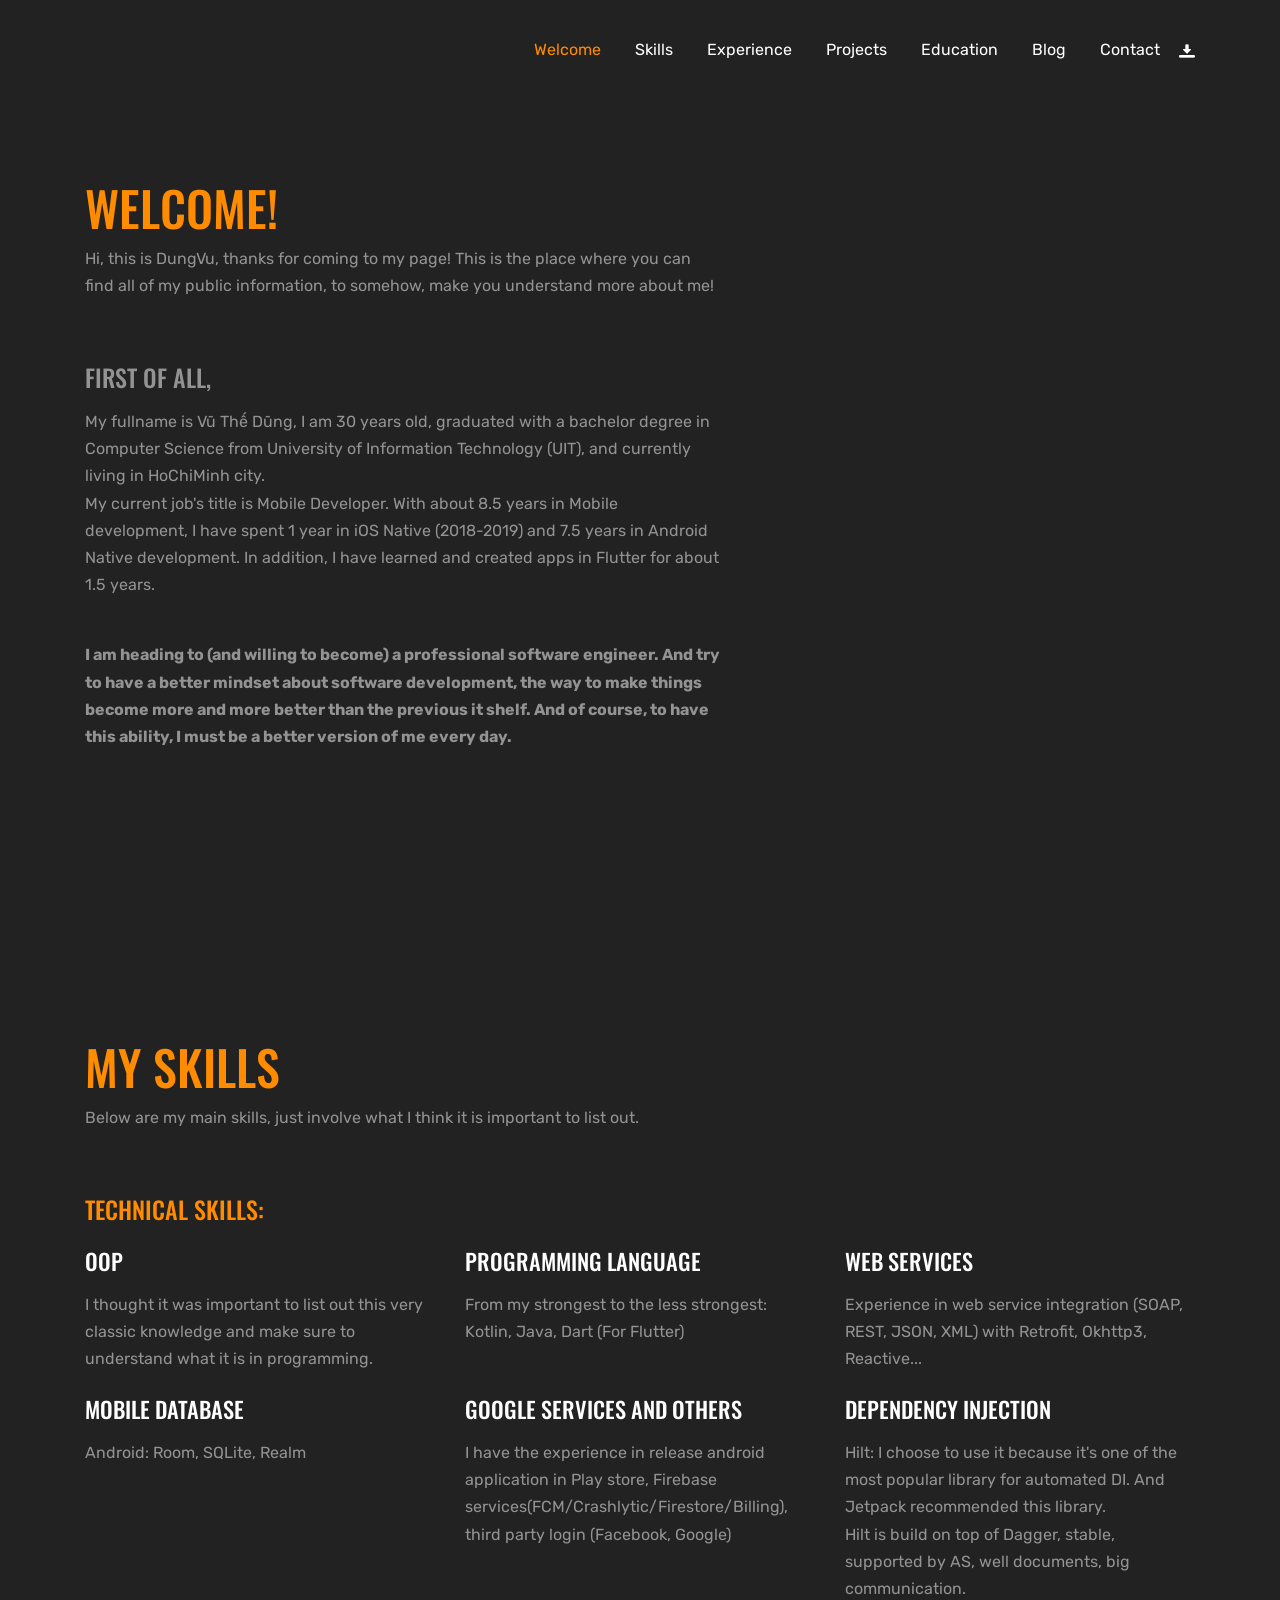
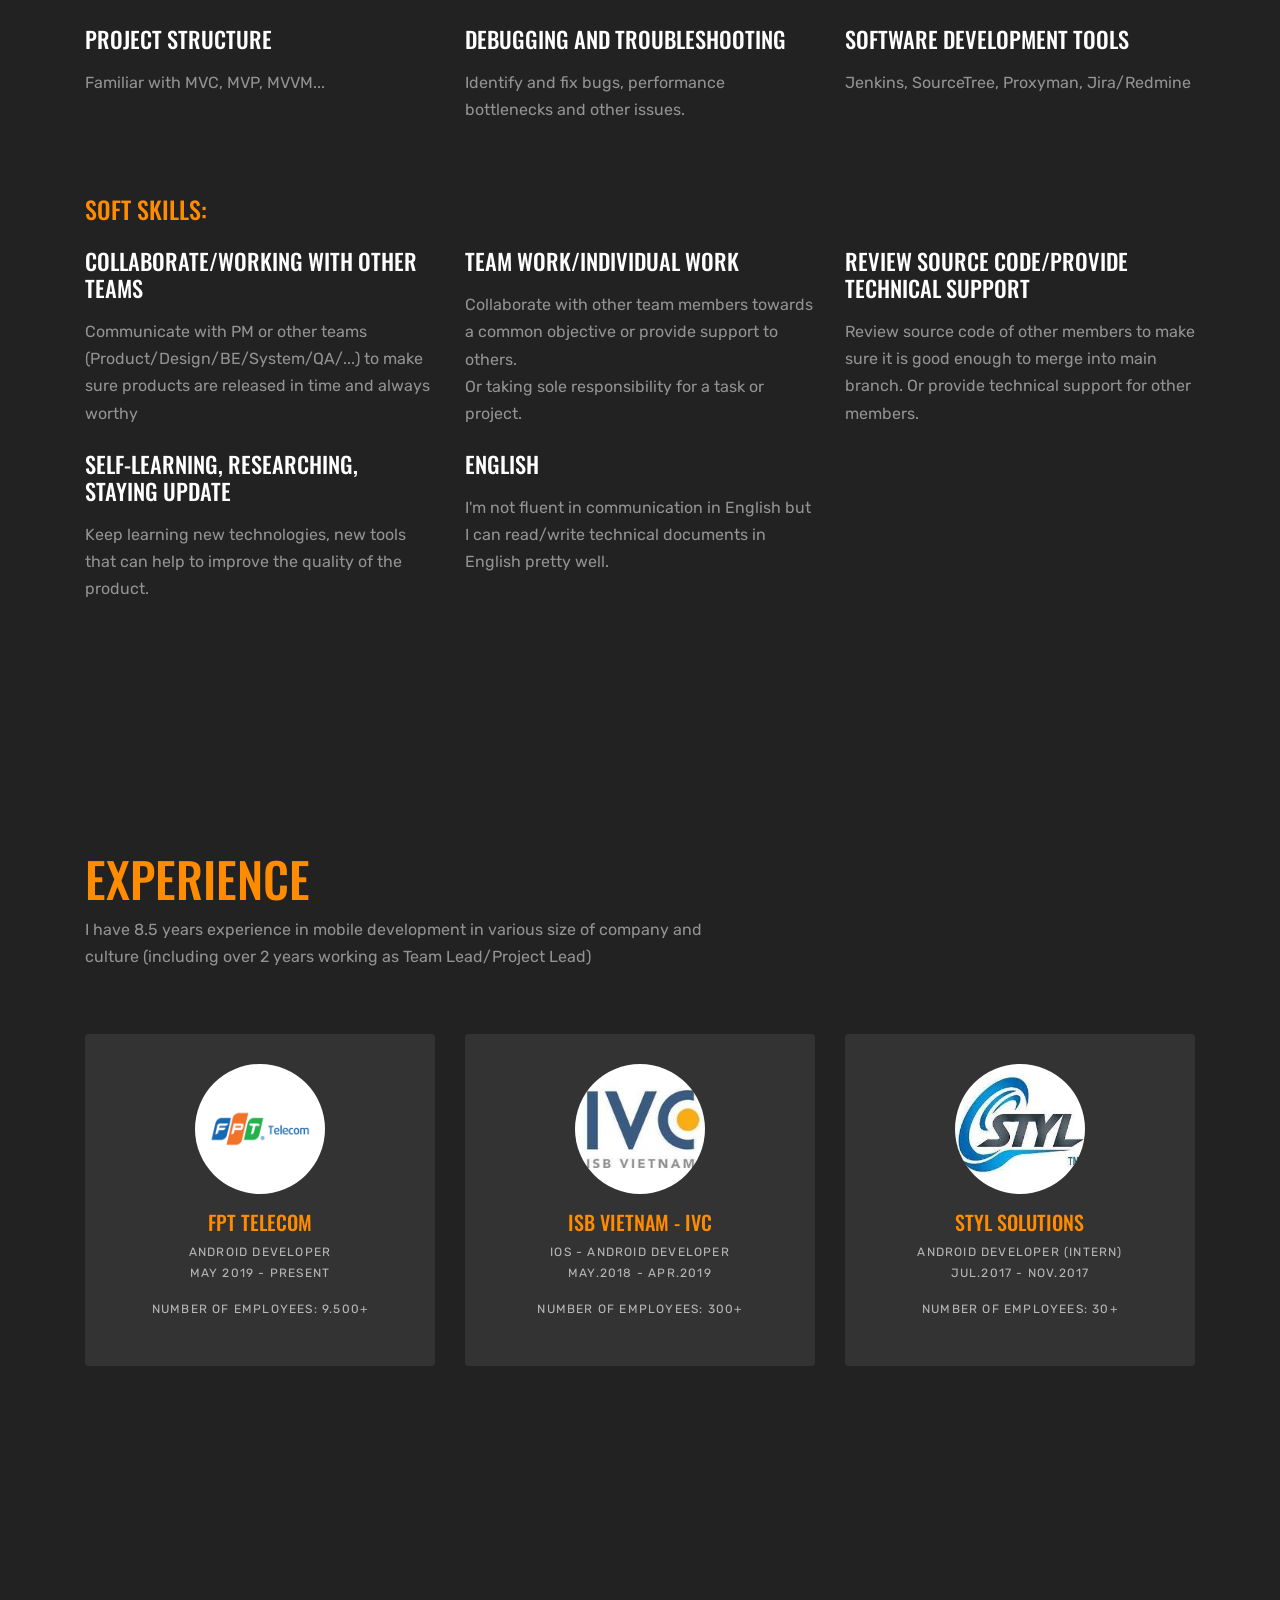
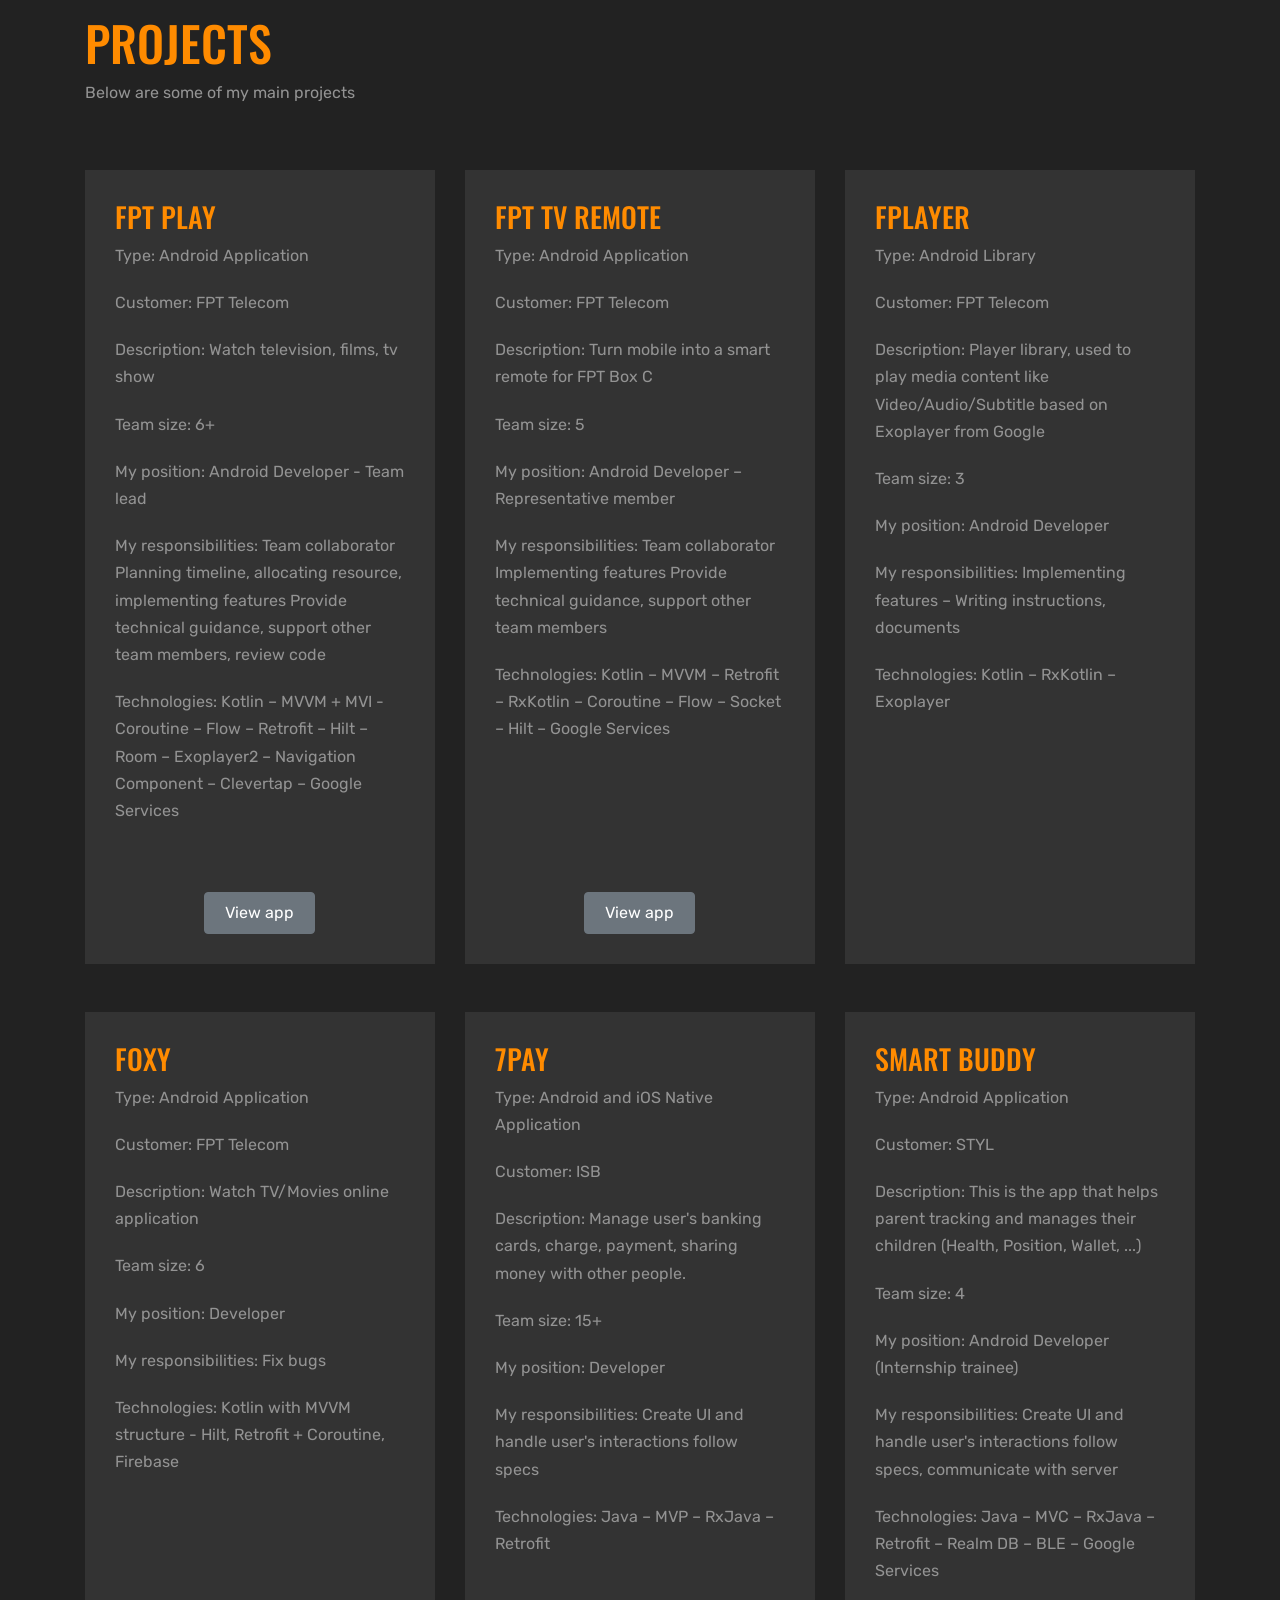
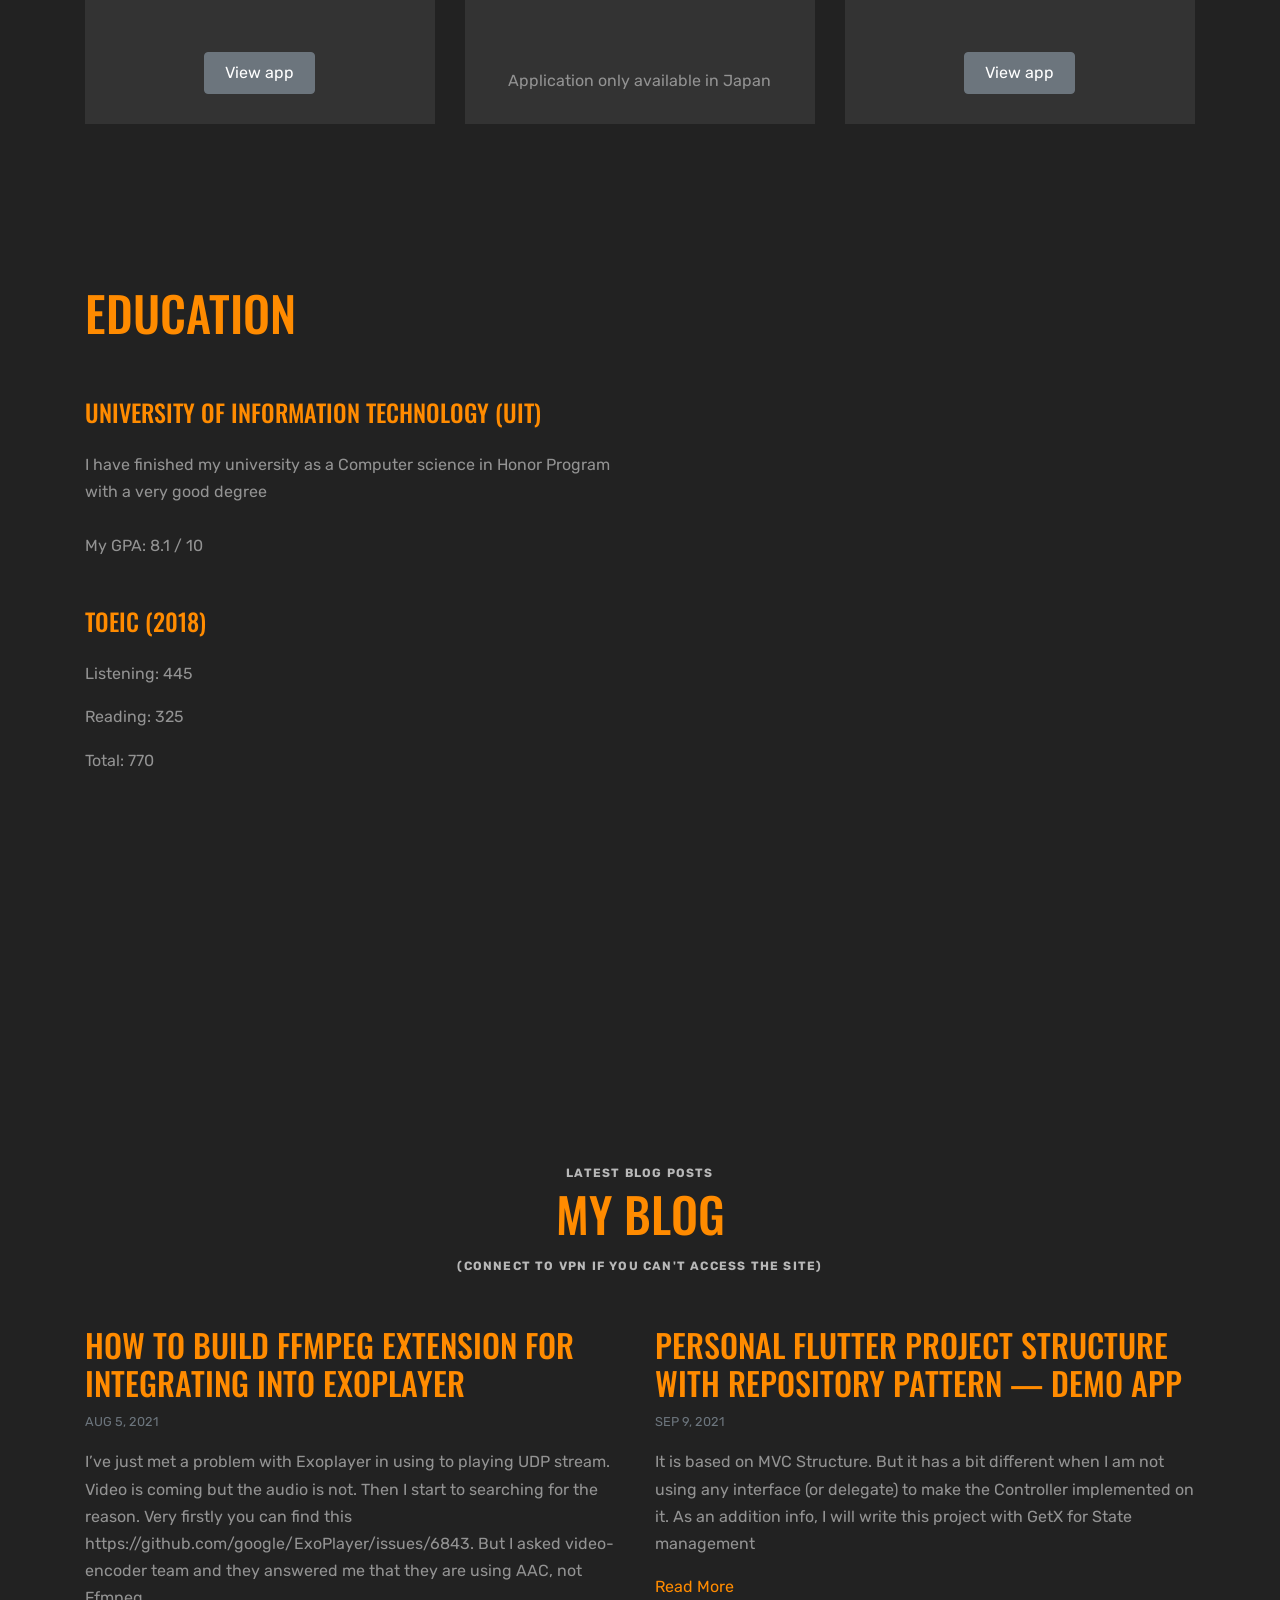
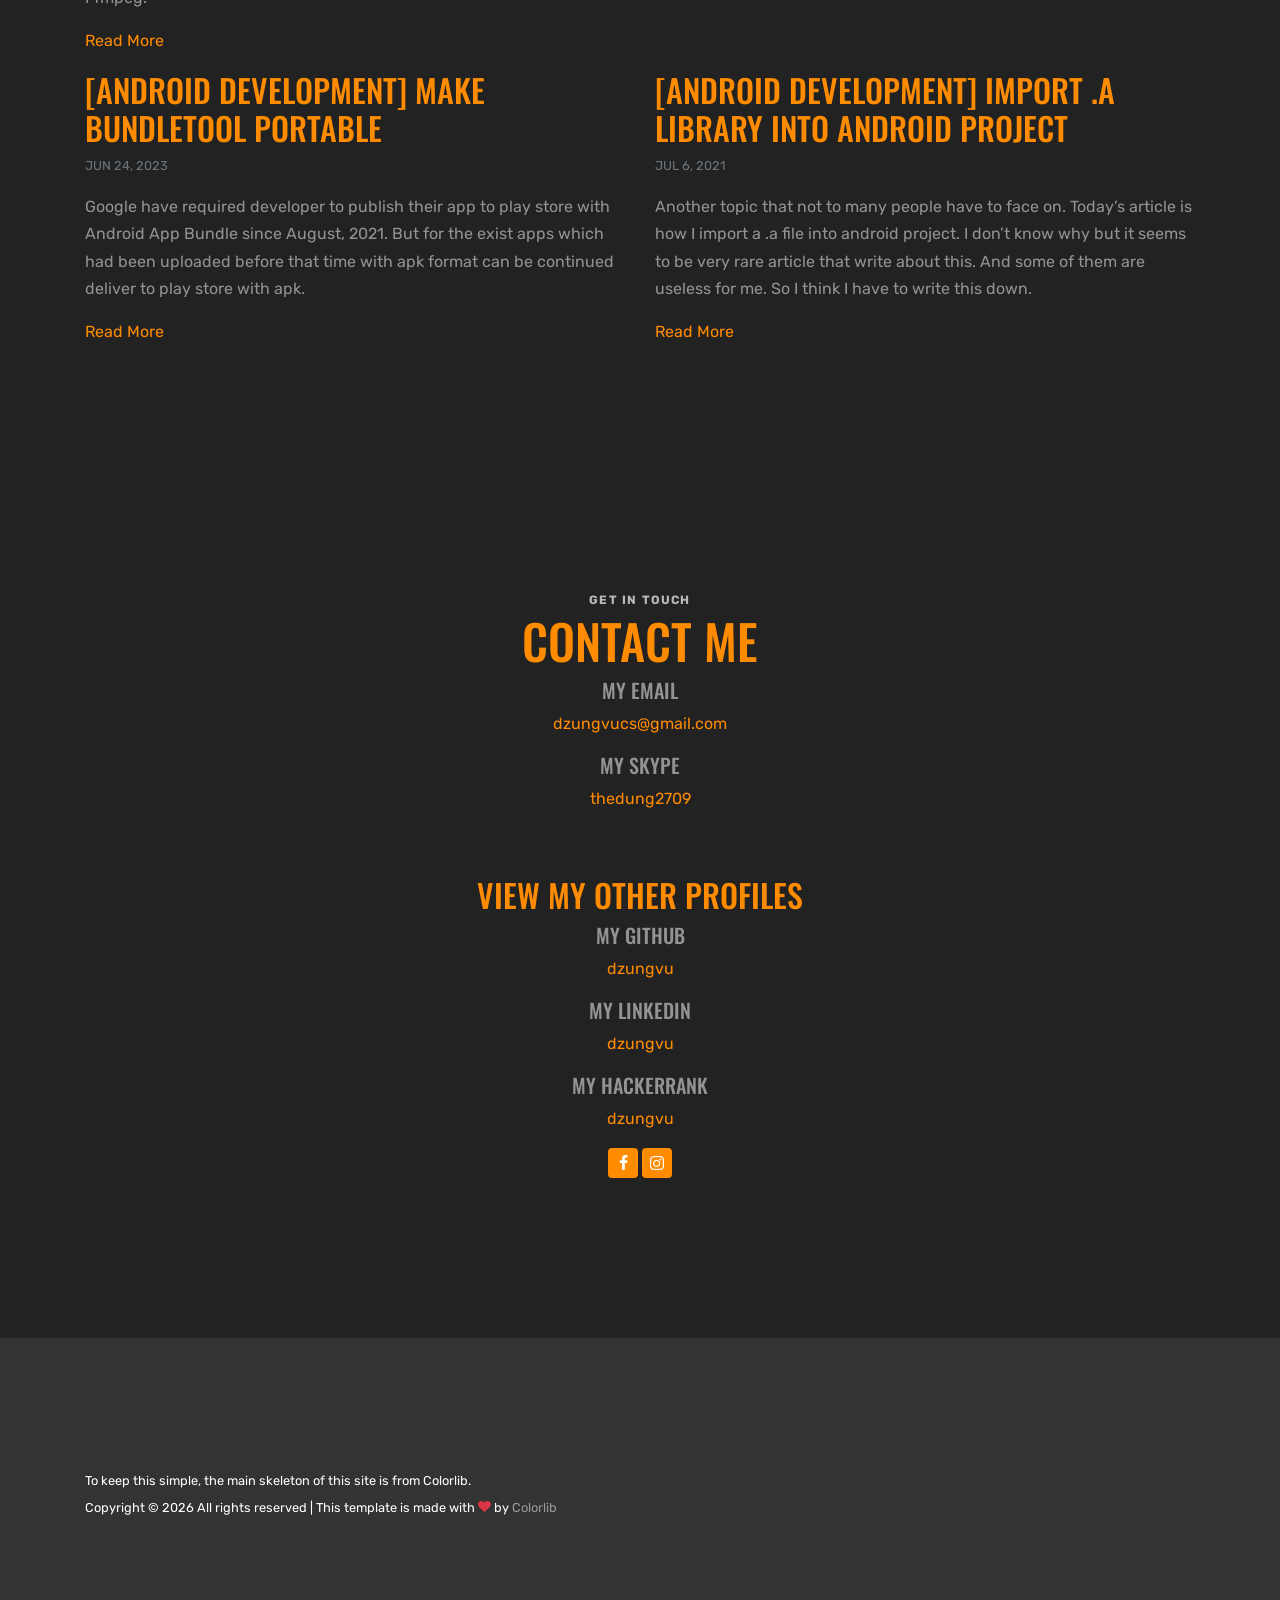
==== index.html @ 66f83f1d "fix: correct typos and equalize project card heights - Fix ligature-corrupted text from CV PDF paste" ====
<!doctype html>
<html lang="en">

<head>
  <title>DungVu - Welcome!</title>
  <meta charset="utf-8">
  <meta name="viewport" content="width=device-width, initial-scale=1, shrink-to-fit=no">

  <link href="https://fonts.googleapis.com/css?family=Rubik:300,400,700|Oswald:400,700" rel="stylesheet">

  <link rel="stylesheet" href="fonts/icomoon/style.css">

  <link rel="stylesheet" href="css/bootstrap.min.css">
  <link rel="stylesheet" href="css/jquery.fancybox.min.css">
  <link rel="stylesheet" href="css/owl.carousel.min.css">
  <link rel="stylesheet" href="css/owl.theme.default.min.css">
  <link rel="stylesheet" href="fonts/flaticon/font/flaticon.css">
  <link rel="stylesheet" href="css/aos.css">

  <!-- MAIN CSS -->
  <link rel="stylesheet" href="css/style.css">

</head>

<body data-spy="scroll" data-target=".site-navbar-target" data-offset="300">

  <div id="overlayer"></div>
  <div class="loader">
    <div class="spinner-border text-primary" role="status">
      <span class="sr-only">Loading...</span>
    </div>
  </div>

  <div class="site-wrap" id="home-section">

    <div class="site-mobile-menu site-navbar-target">
      <div class="site-mobile-menu-header">
        <div class="site-mobile-menu-close mt-3">
          <span class="icon-close2 js-menu-toggle"></span>
        </div>
      </div>
      <div class="site-mobile-menu-body"></div>
    </div>




    <header class="site-navbar js-sticky-header site-navbar-target" role="banner">
      <div class="container">
        <div class="row align-items-center position-relative">
          <div class="col-12">
            <nav class="site-navigation text-right ml-auto " role="navigation">
              <ul class="site-menu main-menu js-clone-nav ml-auto d-none d-lg-block">
                <li><a href="#welcome-section" id="welcome_section" class="nav-link">Welcome</a></li>
                <li><a href="#skills-section" id="skills_section" class="nav-link">Skills</a></li>
                <li><a href="#experience-section" id="experience_section" class="nav-link">Experience</a></li>
                <li><a href="#projects-section" id="projects_section" class="nav-link">Projects</a></li>
                <li><a href="#education-section" id="education_section" class="nav-link">Education</a></li>
                <li><a href="#blog-section" id="blog_section" class="nav-link">Blog</a></li>
                <!-- <li><a href="#rewards-section" class="nav-link">Rewards</a></li> -->
                <li><a href="#contact-section" id="contact_section" class="nav-link">Contact</a></li>
                <!-- <li><p style="color: white;"><span><a href="files/vu_the_dung_cv.pdf" id="download_cv_file"><img id="download_cv" src="icons/download_cv.png" width="16px" title="Download CV"/></a></span></p></li> -->
                <li><p style="color: white;"><span><a href="files/vu_the_dung_cv.pdf" id="download_cv_file"><img id="download_cv" src="icons/download_cv.png" width="16px" title="Download CV"/></a></span></p></li>

              </ul>
            </nav>

          </div>

          <div class="toggle-button d-inline-block d-lg-none"><a href="#"
              class="site-menu-toggle py-5 js-menu-toggle text-white"><span class="icon-menu h3"></span></a></div>

        </div>
      </div>

    </header>
  </div>

  <!-- Welcome ------------------------------------------------------------------------------------------------->
  <div class="site-section" id="welcome-section">
    <div class="container">
      <div class="row mb-5">
        <div class="col-md-7">
          <div class="block-heading-1" data-aos="fade-up" data-aos-delay="">
            <h2>Welcome!</h2>
            <p>Hi, this is DungVu, thanks for coming to my page! This is the place where you can find all of my
              public information, to somehow, make you understand more about me!</p>
          </div>
        </div>
      </div>

      <div class="row mb-5">
        <div class="col-md-7">
          <div class="block-heading-1" data-aos="fade-up" data-aos-delay="">
            <h4>First of all,</h4>
            <p>
            <p>

            </p>
            My fullname is Vũ Thế Dũng, I am
            <script>document.write(new Date().getFullYear() - 1996);</script> years old, graduated with a bachelor degree in Computer Science from University of Information Technology (UIT), and currently living in
            HoChiMinh city.
            <br>
            <p id="year_experience"></p>
            <br>
            <b>I am heading to (and willing to become) a professional software engineer. And try to have a better mindset about software development, the way to make things become more and more better than the previous it shelf. And of course, to have this ability, I must be a better version of me every day.</b><br>
            </p>
          </div>
        </div>
      </div>
    </div>
  </div>

  <!-- Skills ------------------------------------------------------------------------------------------------->
  <div class="site-section" id="skills-section">
    <div class="container">
      <div class="row mb-5">
        <div class="col-md-7">
          <div class="block-heading-1" data-aos="fade-up" data-aos-delay="">
            <h2>My Skills</h2>
            <p>Below are my main skills, just involve what I think it is important to list out.</p>
          </div>
        </div>
      </div>

      <!-- Technical skills -->
      <div class="row mb-3">
        <div class="col-md-7">
          <div class="block-heading-1 text-primary" data-aos="fade-up" data-aos-delay="">
            <h4>Technical Skills:</h4>
          </div>
        </div>
      </div>

      <div class="row">
        <div class="col-md-6 col-lg-4 mb-4" data-aos="fade-up" data-aos-delay="">
          <div class="block__35630">
            <h3 class="mb-3 text-white">OOP</h3>
            I thought it was important to list out this very classic knowledge and make sure to understand what it
            is in programming.
          </div>
        </div>

        <div class="col-md-6 col-lg-4 mb-4" data-aos="fade-up" data-aos-delay="100">
          <div class="block__35630">
            <h3 class="mb-3 text-white">Programming language</h3>
            From my strongest to the less strongest: Kotlin, Java, Dart (For Flutter)
          </div>
        </div>

        <div class="col-md-6 col-lg-4 mb-4" data-aos="fade-up" data-aos-delay="100">
          <div class="block__35630">
            <h3 class="mb-3 text-white">Web services</h3>
            Experience in web service integration (SOAP, REST, JSON, XML) with Retrofit, Okhttp3, Reactive...
          </div>
        </div>

        <div class="col-md-6 col-lg-4 mb-4" data-aos="fade-up" data-aos-delay="200">
          <div class="block__35630">
            <h3 class="mb-3 text-white">Mobile Database</h3>
            Android: Room, SQLite, Realm<br>
          </div>
        </div>

        <div class="col-md-6 col-lg-4 mb-4" data-aos="fade-up" data-aos-delay="">
          <div class="block__35630">
            <h3 class="mb-3 text-white">Google services and others</h3>
            I have the experience in release android application in Play store, Firebase services(FCM/Crashlytic/Firestore/Billing), third
            party login (Facebook, Google)
          </div>
        </div>

        <div class="col-md-6 col-lg-4 mb-4" data-aos="fade-up" data-aos-delay="200">
          <div class="block__35630">
            <h3 class="mb-3 text-white">Dependency Injection</h3>
            Hilt: I choose to use it because it's one of the most popular library for automated DI. And Jetpack
            recommended this library.<br>
            Hilt is build on top of Dagger, stable, supported by AS, well documents, big communication.
          </div>
        </div>

        <div class="col-md-6 col-lg-4 mb-4" data-aos="fade-up" data-aos-delay="200">
          <div class="block__35630">
            <h3 class="mb-3 text-white">Project structure</h3>
            Familiar with MVC, MVP, MVVM...
          </div>
        </div>

        <div class="col-md-6 col-lg-4 mb-4" data-aos="fade-up" data-aos-delay="200">
          <div class="block__35630">
            <h3 class="mb-3 text-white">Debugging and Troubleshooting</h3>
            Identify and fix bugs, performance bottlenecks and other issues.
          </div>
        </div>

        <div class="col-md-6 col-lg-4 mb-4" data-aos="fade-up" data-aos-delay="200">
          <div class="block__35630">
            <h3 class="mb-3 text-white">Software Development tools</h3>
            Jenkins, SourceTree, Proxyman, Jira/Redmine
          </div>
        </div>
      </div>

      <!-- Soft skills -->
      <div class="row mb-3 mt-5">
        <div class="col-md-7">
          <div class="block-heading-1 text-primary" data-aos="fade-up" data-aos-delay="">
            <h4>Soft Skills:</h4>
          </div>
        </div>
      </div>

      <div class="row">
        <div class="col-md-6 col-lg-4 mb-4" data-aos="fade-up" data-aos-delay="">
          <div class="block__35630">
            <h3 class="mb-3 text-white">Collaborate/Working with other teams</h3>
            Communicate with PM or other teams (Product/Design/BE/System/QA/...) to make sure products are released in time and always worthy
          </div>
        </div>

        <div class="col-md-6 col-lg-4 mb-4" data-aos="fade-up" data-aos-delay="100">
          <div class="block__35630">
            <h3 class="mb-3 text-white">Team work/Individual work</h3>
            Collaborate with other team members towards a common objective or provide support to others.</br>
            Or taking sole responsibility for a task or project.
          </div>
        </div>

        <div class="col-md-6 col-lg-4 mb-4" data-aos="fade-up" data-aos-delay="200">
          <div class="block__35630">
            <h3 class="mb-3 text-white">Review source code/Provide technical support</h3>
            Review source code of other members to make sure it is good enough to merge into main branch. Or provide technical support for other members.
          </div>
        </div>

        <div class="col-md-6 col-lg-4 mb-4" data-aos="fade-up" data-aos-delay="100">
          <div class="block__35630">
            <h3 class="mb-3 text-white">Self-learning, Researching, Staying update</h3>
            Keep learning new technologies, new tools that can help to improve the quality of the product.
          </div>
        </div>

        <div class="col-md-6 col-lg-4 mb-4" data-aos="fade-up" data-aos-delay="200">
          <div class="block__35630">
            <h3 class="mb-3 text-white">English</h3>
            I'm not fluent in communication in English but I can read/write technical documents in English pretty well.
          </div>
        </div>

      </div>
    </div>
  </div>

  <!-- Experiences ------------------------------------------------------------------------------------------------->
  <div class="site-section" id="experience-section">
    <div class="container">
      <div class="row mb-5">
        <div class="col-md-7">
          <div class="block-heading-1" data-aos="fade-up" data-aos-delay="">
            <h2>Experience</h2>
            <p id="experience_sub_header"></p>
          </div>
        </div>
      </div>
      <div class="row">

        <div class="col-lg-4 col-md-6 mb-4" data-aos="fade-up" data-aos-delay="200">
          <a href="https://fpt.vn/vi">
            <div class="block-team-member-1 text-center rounded">
              <figure>
                <img src="images/logo_fpt_telecom.png" alt="Image" class="img-fluid rounded-circle">
              </figure>
              <h3 class="font-size-20 text-white">FPT Telecom</h3>
              <span class="d-block font-gray-5 letter-spacing-1 text-uppercase font-size-12 mb-3">Android
                Developer<br>
                May 2019 - Present</span>
              <span class="d-block font-gray-5 letter-spacing-1 text-uppercase font-size-12 mb-3">Number of employees:
                9.500+</span>
            </div>
          </a>
        </div>

        <div class="col-lg-4 col-md-6 mb-4" data-aos="fade-up" data-aos-delay="100">
          <a href="https://www.isb-vietnam.com.vn">
            <div class="block-team-member-1 text-center rounded">
              <figure>
                <img src="images/logo_ivc.jpeg" alt="Image" class="img-fluid rounded-circle">
              </figure>
              <h3 class="font-size-20 text-black">ISB Vietnam - IVC</h3>
              <span class="d-block font-gray-5 letter-spacing-1 text-uppercase font-size-12 mb-3">iOS - Android
                Developer<br>
                May.2018 - Apr.2019</span>
              <span class="d-block font-gray-5 letter-spacing-1 text-uppercase font-size-12 mb-3">Number of employees:
                300+</span>
            </div>
          </a>
        </div>

        <div class="col-lg-4 col-md-6 mb-4" data-aos="fade-up">
          <a href="https://styl.com.sg">
            <div class="block-team-member-1 text-center rounded">
              <figure>
                <img src="images/logo_styl.jpeg" alt="Image" class="img-fluid rounded-circle">
              </figure>
              <h3 class="font-size-20 text-black">STYL Solutions</h3>
              <span class="d-block font-gray-5 letter-spacing-1 text-uppercase font-size-12 mb-3">Android Developer
                (Intern)<br>Jul.2017 - Nov.2017</span>
              <span class="d-block font-gray-5 letter-spacing-1 text-uppercase font-size-12 mb-3">Number of employees:
                30+</span>
            </div>
          </a>
        </div>
      </div>
    </div>
  </div>


  <!-- Projects ------------------------------------------------------------------------------------------------->
  <div class="site-section" id="projects-section">
    <div class="container">
      <div class="row mb-5">
        <div class="col-md-7">
          <div class="block-heading-1" data-aos="fade-up" data-aos-delay="">
            <h2>Projects</h2>
            <p>Below are some of my main projects</p>
          </div>
        </div>
      </div>
      <div class="row mb-5">
        <div class="col-md-6 mb-4 mb-lg-0 col-lg-4" data-aos="fade-up" data-aos-delay="">
          <div class="pricing">
            <h3 class="text-primary">FPT Play</h3>
            <ul class="list-unstyled mb-5">
              <li>Type: Android Application</li>
              <li>Customer: FPT Telecom</li>
              <li>Description: Watch television, films, tv show</li>
              <li class="remove">Team size: 6+</li>
              <li class="remove">My position: Android Developer - Team lead</li>
              <li class="remove">My responsibilities: Team collaborator
                Planning timeline, allocating resource, implementing features
                Provide technical guidance, support other team members, review code</li>
              <li class="remove">Technologies: Kotlin – MVVM + MVI - Coroutine – Flow – Retrofit – Hilt – Room – Exoplayer2 – Navigation Component – Clevertap – Google Services</li>
            </ul>
            <p class="text-center">
              <a href="https://play.google.com/store/apps/details?id=com.fplay.activity" target="_blank"
                class="btn btn-secondary btn-md">View app</a>
            </p>
          </div>
        </div>
        <div class="col-md-6 mb-4 mb-lg-0 col-lg-4" data-aos="fade-up" data-aos-delay="100">
          <div class="pricing">
            <h3 class="text-primary">FPT TV Remote</h3>
            <ul class="list-unstyled mb-5">
              <li>Type: Android Application</li>
              <li>Customer: FPT Telecom</li>
              <li>Description: Turn mobile into a smart remote for FPT Box C</li>
              <li class="remove">Team size: 5</li>
              <li class="remove">My position: Android Developer – Representative member</li>
              <li class="remove">My responsibilities: Team collaborator Implementing features
                Provide technical guidance, support other team members</li>
              <li class="remove">Technologies: Kotlin – MVVM – Retrofit – RxKotlin – Coroutine – Flow – Socket – Hilt – Google Services
              </li>
            </ul>
            <p class="text-center">
              <a href="https://play.google.com/store/apps/details?id=vn.fpt.truyenhinh.rca" target="_blank"
                class="btn btn-secondary btn-md">View app</a>
            </p>
          </div>
        </div>

        <div class="col-md-6 mb-4 mb-lg-0 col-lg-4" data-aos="fade-up" data-aos-delay="200">
          <div class="pricing">
            <h3 class="text-primary">FPlayer</h3>
            <ul class="list-unstyled mb-5">
              <li>Type: Android Library</li>
              <li>Customer: FPT Telecom</li>
              <li>Description: Player library, used to play media content like Video/Audio/Subtitle based on Exoplayer
                from Google</li>
              <li class="remove">Team size: 3</li>
              <li class="remove">My position: Android Developer</li>
              <li class="remove">My responsibilities: Implementing features – Writing instructions, documents</li>
              <li class="remove">Technologies: Kotlin – RxKotlin – Exoplayer</li>
            </ul>
          </div>
        </div>
      </div>

      <div class="row mb-5">
        <div class="col-md-6 mb-4 mb-lg-0 col-lg-4" data-aos="fade-up" data-aos-delay="">
          <div class="pricing">
            <h3 class="text-primary">Foxy</h3>
            <ul class="list-unstyled mb-5">
              <li>Type: Android Application</li>
              <li>Customer: FPT Telecom</li>
              <li>Description: Watch TV/Movies online application</li>
              <li class="remove">Team size: 6</li>
              <li class="remove">My position: Developer</li>
              <li class="remove">My responsibilities: Fix bugs</li>
              <li class="remove">Technologies: Kotlin with MVVM structure - Hilt, Retrofit + Coroutine, Firebase</li>
            </ul>
            <p class="text-center">
              <a href="https://play.google.com/store/apps/details?id=vn.fpt.truyenhinh.foxy" target="_blank"
                class="btn btn-secondary btn-md">View app</a>
            </p>
          </div>
        </div>

        <div class="col-md-6 mb-4 mb-lg-0 col-lg-4" data-aos="fade-up" data-aos-delay="100">
          <div class="pricing">
            <h3 class="text-primary">7Pay</h3>
            <ul class="list-unstyled mb-5">
              <li>Type: Android and iOS Native Application</li>
              <li>Customer: ISB</li>
              <li>Description: Manage user's banking cards, charge, payment, sharing money with other people.</li>
              <li class="remove">Team size: 15+</li>
              <li class="remove">My position: Developer</li>
              <li class="remove">My responsibilities: Create UI and handle user's interactions follow specs</li>
              <li class="remove">Technologies: Java – MVP – RxJava – Retrofit</li>
            </ul>
            <p class="text-center">
              Application only available in Japan
            </p>
          </div>
        </div>

        <div class="col-md-6 mb-4 mb-lg-0 col-lg-4" data-aos="fade-up" data-aos-delay="200">
          <div class="pricing">
            <h3 class="text-primary">Smart Buddy</h3>
            <ul class="list-unstyled mb-5">
              <li>Type: Android Application</li>
              <li>Customer: STYL</li>
              <li>Description: This is the app that helps parent tracking and manages their children (Health, Position,
                Wallet, ...)</li>
              <li class="remove">Team size: 4</li>
              <li class="remove">My position: Android Developer (Internship trainee)</li>
              <li class="remove">My responsibilities: Create UI and handle user's interactions follow specs, communicate
                with server</li>
              <li class="remove">Technologies: Java – MVC – RxJava – Retrofit – Realm DB – BLE – Google Services</li>
            </ul>
            <p class="text-center">
              <a href="https://play.google.com/store/apps/details?id=com.nets.smartbuddy" target="_blank"
                class="btn btn-secondary btn-md">View app</a>
            </p>
          </div>
        </div>
      </div>

      <div class="site-section" id="education-section">
        <div class="container">
          <div class="row mb-5">
            <div class="block-heading-1" data-aos="fade-up" data-aos-delay="">
              <h2>Education</h2>
            </div>
          </div>
        </div>
        <div class="row">
          <div class="col-lg-6">
            <div class="mb-5" data-aos="fade-up" data-aos-delay="100">
              <h3 class="text-primary h4 mb-4">University of Information Technology (UIT)</h3>
              <p>I have finished my university as a Computer science in Honor Program with a very good
                degree<br><br>My GPA: 8.1 / 10</p>
            </div>

            <div class="mb-5" data-aos="fade-up" data-aos-delay="100">
              <h3 class="text-primary h4 mb-4">Toeic (2018)</h3>
              <p>Listening: 445</p>
              <p>Reading: 325</p>
              <p>Total: 770</p>
            </div>
          </div>
        </div>
      </div>
    </div>
  </div>

  <!-- Blogs ------------------------------------------------------------------------------------------------->
  <div class="site-section" id="blog-section">
    <div class="container">
      <div class="row">
        <div class="col-12 text-center mb-5">
          <div class="block-heading-1" data-aos="fade-up" data-aos-delay="">
            <span>Latest Blog Posts</span>
            <h2>My Blog</h2>
            <span>(Connect to VPN if you can't access the site)</span>
          </div>
        </div>
      </div>
      <div class="row">
        <div class="col-md-6 col-lg-6" data-aos="fade-up" data-aos-delay="100">
          <div>
            <h2><a
                href="https://dzungvu.medium.com/android-development-how-to-build-ffmpeg-extension-for-integrating-into-exoplayer-5fe6a771ea89">How
                to build Ffmpeg extension for integrating into Exoplayer</a></h2>
            <p class="text-muted mb-3 text-uppercase small"><span class="mr-2">Aug 5, 2021</span></p>
            <p>I’ve just met a problem with Exoplayer in using to playing UDP stream. Video is coming but the audio is
              not. Then I start to searching for the reason. Very firstly you can find this
              https://github.com/google/ExoPlayer/issues/6843. But I asked video-encoder team and they answered me that
              they are using AAC, not Ffmpeg.</p>
            <p><a
                href="https://dzungvu.medium.com/android-development-how-to-build-ffmpeg-extension-for-integrating-into-exoplayer-5fe6a771ea89"
                target="_blank">Read More</a></p>
          </div>
        </div>

        <div class="col-md-6 col-lg-6" data-aos="fade-up" data-aos-delay="">
          <div>
            <h2><a
                href="https://dzungvu.medium.com/flutter-development-personal-flutter-project-structure-with-repository-pattern-demo-app-8b1b32daeb10">Personal
                Flutter Project structure with Repository pattern — Demo app</a></h2>
            <p class="text-muted mb-3 text-uppercase small"><span class="mr-2">Sep 9, 2021</span></p>
            <p>It is based on MVC Structure. But it has a bit different when I am not using any interface (or delegate)
              to make the Controller implemented on it. As an addition info, I will write this project with GetX for
              State management</p>
            <p><a
                href="https://dzungvu.medium.com/flutter-development-personal-flutter-project-structure-with-repository-pattern-demo-app-8b1b32daeb10"
                target="_blank">Read More</a></p>
          </div>
        </div>

        <div class="col-md-6 col-lg-6" data-aos="fade-up" data-aos-delay="">
          <div>
            <h2><a href="https://dzungvu.medium.com/android-development-make-bundletool-portable-cf5801c4886a">[Android
                Development] Make Bundletool Portable</a></h2>
            <p class="text-muted mb-3 text-uppercase small"><span class="mr-2">Jun 24, 2023</span></p>
            <p>Google have required developer to publish their app to play store with Android App Bundle since August,
              2021.
              But for the exist apps which had been uploaded before that time with apk format can be continued deliver
              to play store with apk.</p>
            <p><a href="https://dzungvu.medium.com/android-development-make-bundletool-portable-cf5801c4886a"
                target="_blank">Read More</a></p>
          </div>
        </div>

        <div class="col-md-6 col-lg-6" data-aos="fade-up" data-aos-delay="">
          <div>
            <h2><a
                href="https://dzungvu.medium.com/android-development-import-a-library-into-android-project-f063ae9d40f4">[Android
                development] Import .a library into Android project</a></h2>
            <p class="text-muted mb-3 text-uppercase small"><span class="mr-2">Jul 6, 2021</span></p>
            <p>Another topic that not to many people have to face on. Today’s article is how I import a .a file into
              android project.
              I don’t know why but it seems to be very rare article that write about this. And some of them are useless
              for me.
              So I think I have to write this down.</p>
            <p><a
                href="https://dzungvu.medium.com/android-development-import-a-library-into-android-project-f063ae9d40f4"
                target="_blank">Read More</a></p>
          </div>
        </div>

      </div>
    </div>
  </div>

  <!-- Rewards ------------------------------------------------------------------------------------------------->
  <!-- <div class="site-section" id="rewards-section">
    <div class="container">
      <div class="row mb-5">
        <div class="col-md-7">
          <div class="block-heading-1" data-aos="fade-up" data-aos-delay="">
            <h2>Rewards</h2>
            <p>Below are some of my working rewards</p>
          </div>
        </div>
      </div>
      <button type="button" class="collapsible" data-aos="fade-up" data-aos-delay="">Click to view detail</button>
      <div class="collapsiblecontent">
        <div class="row">
          <div class="column" data-aos="fade-up" data-aos-delay="100">
            <img src="https://www.w3schools.com/w3images/paris.jpg" style="width:100%">
          </div>
          <div class="column">
            <img src="https://www.w3schools.com/w3images/nature.jpg" style="width:100%">
            <img src="https://www.w3schools.com/w3images/mist.jpg" style="width:100%">
          </div>
        </div>
      </div>
    </div>
  </div> -->


  <!-- Contact ------------------------------------------------------------------------------------------------->
  <div class="site-section" id="contact-section">
    <div class="container">
      <div class="row">
        <div class="col-12 text-center mb-5" data-aos="fade-up" data-aos-delay="100">
          <div class="block-heading-1">
            <span>Get In Touch</span>
            <h2>Contact Me</h2>
            <h5>My email</h5>
            <p><a href="mailto:dzungvucs@gmail.com">dzungvucs@gmail.com</a></p>
            <h5>My skype</h5>
            <p><a href="skype:live:thedung2709?chat">thedung2709</a></p>
          </div>
        </div>
      </div>
      <div class="col-12 text-center mb-5" data-aos="fade-up" data-aos-delay="100">
        <h2 class="text-primary">View my other profiles</h2>
        <h5>My Github</h5>
        <p><a href="https://github.com/dzungvu" target="_blank">dzungvu</a></p>
        <h5>My LinkedIn</h5>
        <p><a href="https://www.linkedin.com/in/dzungvucs" target="_blank">dzungvu</a></p>
        <h5>My HackerRank</h5>
        <p><a href="https://www.hackerrank.com/thedung2709" target="_blank">dzungvu</a></p>
        <div class="block-social-1">
          <a href="https://www.facebook.com/thedungit.cs/"
            class="btn border-w-2 rounded primary-primary-outline--hover"><span class="icon-facebook"></span></a>
          <a href="https://www.instagram.com/thedungit.cs/"
            class="btn border-w-2 rounded primary-primary-outline--hover"><span class="icon-instagram"></span></a>
        </div>
      </div>
    </div>
  </div>


  <footer class="site-footer">
    <div class="container">
      <p class="copyright"><small>
          <!-- Link back to Colorlib can't be removed. Template is licensed under CC BY 3.0. -->
          To keep this simple, the main skeleton of this site is from Colorlib. <br>
          Copyright &copy;
          <script>document.write(new Date().getFullYear());</script> All rights reserved | This template is made with <i
            class="icon-heart text-danger" aria-hidden="true"></i> by <a href="https://colorlib.com"
            target="_blank">Colorlib</a>
          <!-- Link back to Colorlib can't be removed. Template is licensed under CC BY 3.0. -->
        </small></p>
    </div>
  </footer>

  </div>

  <script src="js/jquery-3.3.1.min.js"></script>
  <script src="js/popper.min.js"></script>
  <script src="js/bootstrap.min.js"></script>
  <script src="js/owl.carousel.min.js"></script>
  <script src="js/jquery.sticky.js"></script>
  <script src="js/jquery.waypoints.min.js"></script>
  <script src="js/jquery.animateNumber.min.js"></script>
  <script src="js/jquery.fancybox.min.js"></script>
  <script src="js/jquery.easing.1.3.js"></script>
  <script src="js/aos.js"></script>

  <script src="js/main.js"></script>

  <!--GA4-->
  <!-- Google tag (gtag.js) -->
<script async src="https://www.googletagmanager.com/gtag/js?id=G-M6Y3CFXDEG"></script>
<script>
  window.dataLayer = window.dataLayer || [];
  function gtag(){dataLayer.push(arguments);}
  gtag('js', new Date());

  gtag('config', 'G-M6Y3CFXDEG');
</script>

</body>

</html>
---- fonts/icomoon/style.css ----
@font-face {
  font-family: 'icomoon';
  src:  url('fonts/icomoon.eot?10si43');
  src:  url('fonts/icomoon.eot?10si43#iefix') format('embedded-opentype'),
    url('fonts/icomoon.ttf?10si43') format('truetype'),
    url('fonts/icomoon.woff?10si43') format('woff'),
    url('fonts/icomoon.svg?10si43#icomoon') format('svg');
  font-weight: normal;
  font-style: normal;
}

[class^="icon-"], [class*=" icon-"] {
  /* use !important to prevent issues with browser extensions that change fonts */
  font-family: 'icomoon' !important;
  speak: none;
  font-style: normal;
  font-weight: normal;
  font-variant: normal;
  text-transform: none;
  line-height: 1;

  /* Better Font Rendering =========== */
  -webkit-font-smoothing: antialiased;
  -moz-osx-font-smoothing: grayscale;
}

.icon-asterisk:before {
  content: "\f069";
}
.icon-plus:before {
  content: "\f067";
}
.icon-question:before {
  content: "\f128";
}
.icon-minus:before {
  content: "\f068";
}
.icon-glass:before {
  content: "\f000";
}
.icon-music:before {
  content: "\f001";
}
.icon-search:before {
  content: "\f002";
}
.icon-envelope-o:before {
  content: "\f003";
}
.icon-heart:before {
  content: "\f004";
}
.icon-star:before {
  content: "\f005";
}
.icon-star-o:before {
  content: "\f006";
}
.icon-user:before {
  content: "\f007";
}
.icon-film:before {
  content: "\f008";
}
.icon-th-large:before {
  content: "\f009";
}
.icon-th:before {
  content: "\f00a";
}
.icon-th-list:before {
  content: "\f00b";
}
.icon-check:before {
  content: "\f00c";
}
.icon-close:before {
  content: "\f00d";
}
.icon-remove:before {
  content: "\f00d";
}
.icon-times:before {
  content: "\f00d";
}
.icon-search-plus:before {
  content: "\f00e";
}
.icon-search-minus:before {
  content: "\f010";
}
.icon-power-off:before {
  content: "\f011";
}
.icon-signal:before {
  content: "\f012";
}
.icon-cog:before {
  content: "\f013";
}
.icon-gear:before {
  content: "\f013";
}
.icon-trash-o:before {
  content: "\f014";
}
.icon-home:before {
  content: "\f015";
}
.icon-file-o:before {
  content: "\f016";
}
.icon-clock-o:before {
  content: "\f017";
}
.icon-road:before {
  content: "\f018";
}
.icon-download:before {
  content: "\f019";
}
.icon-arrow-circle-o-down:before {
  content: "\f01a";
}
.icon-arrow-circle-o-up:before {
  content: "\f01b";
}
.icon-inbox:before {
  content: "\f01c";
}
.icon-play-circle-o:before {
  content: "\f01d";
}
.icon-repeat:before {
  content: "\f01e";
}
.icon-rotate-right:before {
  content: "\f01e";
}
.icon-refresh:before {
  content: "\f021";
}
.icon-list-alt:before {
  content: "\f022";
}
.icon-lock:before {
  content: "\f023";
}
.icon-flag:before {
  content: "\f024";
}
.icon-headphones:before {
  content: "\f025";
}
.icon-volume-off:before {
  content: "\f026";
}
.icon-volume-down:before {
  content: "\f027";
}
.icon-volume-up:before {
  content: "\f028";
}
.icon-qrcode:before {
  content: "\f029";
}
.icon-barcode:before {
  content: "\f02a";
}
.icon-tag:before {
  content: "\f02b";
}
.icon-tags:before {
  content: "\f02c";
}
.icon-book:before {
  content: "\f02d";
}
.icon-bookmark:before {
  content: "\f02e";
}
.icon-print:before {
  content: "\f02f";
}
.icon-camera:before {
  content: "\f030";
}
.icon-font:before {
  content: "\f031";
}
.icon-bold:before {
  content: "\f032";
}
.icon-italic:before {
  content: "\f033";
}
.icon-text-height:before {
  content: "\f034";
}
.icon-text-width:before {
  content: "\f035";
}
.icon-align-left:before {
  content: "\f036";
}
.icon-align-center:before {
  content: "\f037";
}
.icon-align-right:before {
  content: "\f038";
}
.icon-align-justify:before {
  content: "\f039";
}
.icon-list:before {
  content: "\f03a";
}
.icon-dedent:before {
  content: "\f03b";
}
.icon-outdent:before {
  content: "\f03b";
}
.icon-indent:before {
  content: "\f03c";
}
.icon-video-camera:before {
  content: "\f03d";
}
.icon-image:before {
  content: "\f03e";
}
.icon-photo:before {
  content: "\f03e";
}
.icon-picture-o:before {
  content: "\f03e";
}
.icon-pencil:before {
  content: "\f040";
}
.icon-map-marker:before {
  content: "\f041";
}
.icon-adjust:before {
  content: "\f042";
}
.icon-tint:before {
  content: "\f043";
}
.icon-edit:before {
  content: "\f044";
}
.icon-pencil-square-o:before {
  content: "\f044";
}
.icon-share-square-o:before {
  content: "\f045";
}
.icon-check-square-o:before {
  content: "\f046";
}
.icon-arrows:before {
  content: "\f047";
}
.icon-step-backward:before {
  content: "\f048";
}
.icon-fast-backward:before {
  content: "\f049";
}
.icon-backward:before {
  content: "\f04a";
}
.icon-play:before {
  content: "\f04b";
}
.icon-pause:before {
  content: "\f04c";
}
.icon-stop:before {
  content: "\f04d";
}
.icon-forward:before {
  content: "\f04e";
}
.icon-fast-forward:before {
  content: "\f050";
}
.icon-step-forward:before {
  content: "\f051";
}
.icon-eject:before {
  content: "\f052";
}
.icon-chevron-left:before {
  content: "\f053";
}
.icon-chevron-right:before {
  content: "\f054";
}
.icon-plus-circle:before {
  content: "\f055";
}
.icon-minus-circle:before {
  content: "\f056";
}
.icon-times-circle:before {
  content: "\f057";
}
.icon-check-circle:before {
  content: "\f058";
}
.icon-question-circle:before {
  content: "\f059";
}
.icon-info-circle:before {
  content: "\f05a";
}
.icon-crosshairs:before {
  content: "\f05b";
}
.icon-times-circle-o:before {
  content: "\f05c";
}
.icon-check-circle-o:before {
  content: "\f05d";
}
.icon-ban:before {
  content: "\f05e";
}
.icon-arrow-left:before {
  content: "\f060";
}
.icon-arrow-right:before {
  content: "\f061";
}
.icon-arrow-up:before {
  content: "\f062";
}
.icon-arrow-down:before {
  content: "\f063";
}
.icon-mail-forward:before {
  content: "\f064";
}
.icon-share:before {
  content: "\f064";
}
.icon-expand:before {
  content: "\f065";
}
.icon-compress:before {
  content: "\f066";
}
.icon-exclamation-circle:before {
  content: "\f06a";
}
.icon-gift:before {
  content: "\f06b";
}
.icon-leaf:before {
  content: "\f06c";
}
.icon-fire:before {
  content: "\f06d";
}
.icon-eye:before {
  content: "\f06e";
}
.icon-eye-slash:before {
  content: "\f070";
}
.icon-exclamation-triangle:before {
  content: "\f071";
}
.icon-warning:before {
  content: "\f071";
}
.icon-plane:before {
  content: "\f072";
}
.icon-calendar:before {
  content: "\f073";
}
.icon-random:before {
  content: "\f074";
}
.icon-comment:before {
  content: "\f075";
}
.icon-magnet:before {
  content: "\f076";
}
.icon-chevron-up:before {
  content: "\f077";
}
.icon-chevron-down:before {
  content: "\f078";
}
.icon-retweet:before {
  content: "\f079";
}
.icon-shopping-cart:before {
  content: "\f07a";
}
.icon-folder:before {
  content: "\f07b";
}
.icon-folder-open:before {
  content: "\f07c";
}
.icon-arrows-v:before {
  content: "\f07d";
}
.icon-arrows-h:before {
  content: "\f07e";
}
.icon-bar-chart:before {
  content: "\f080";
}
.icon-bar-chart-o:before {
  content: "\f080";
}
.icon-twitter-square:before {
  content: "\f081";
}
.icon-facebook-square:before {
  content: "\f082";
}
.icon-camera-retro:before {
  content: "\f083";
}
.icon-key:before {
  content: "\f084";
}
.icon-cogs:before {
  content: "\f085";
}
.icon-gears:before {
  content: "\f085";
}
.icon-comments:before {
  content: "\f086";
}
.icon-thumbs-o-up:before {
  content: "\f087";
}
.icon-thumbs-o-down:before {
  content: "\f088";
}
.icon-star-half:before {
  content: "\f089";
}
.icon-heart-o:before {
  content: "\f08a";
}
.icon-sign-out:before {
  content: "\f08b";
}
.icon-linkedin-square:before {
  content: "\f08c";
}
.icon-thumb-tack:before {
  content: "\f08d";
}
.icon-external-link:before {
  content: "\f08e";
}
.icon-sign-in:before {
  content: "\f090";
}
.icon-trophy:before {
  content: "\f091";
}
.icon-github-square:before {
  content: "\f092";
}
.icon-upload:before {
  content: "\f093";
}
.icon-lemon-o:before {
  content: "\f094";
}
.icon-phone:before {
  content: "\f095";
}
.icon-square-o:before {
  content: "\f096";
}
.icon-bookmark-o:before {
  content: "\f097";
}
.icon-phone-square:before {
  content: "\f098";
}
.icon-twitter:before {
  content: "\f099";
}
.icon-facebook:before {
  content: "\f09a";
}
.icon-facebook-f:before {
  content: "\f09a";
}
.icon-github:before {
  content: "\f09b";
}
.icon-unlock:before {
  content: "\f09c";
}
.icon-credit-card:before {
  content: "\f09d";
}
.icon-feed:before {
  content: "\f09e";
}
.icon-rss:before {
  content: "\f09e";
}
.icon-hdd-o:before {
  content: "\f0a0";
}
.icon-bullhorn:before {
  content: "\f0a1";
}
.icon-bell-o:before {
  content: "\f0a2";
}
.icon-certificate:before {
  content: "\f0a3";
}
.icon-hand-o-right:before {
  content: "\f0a4";
}
.icon-hand-o-left:before {
  content: "\f0a5";
}
.icon-hand-o-up:before {
  content: "\f0a6";
}
.icon-hand-o-down:before {
  content: "\f0a7";
}
.icon-arrow-circle-left:before {
  content: "\f0a8";
}
.icon-arrow-circle-right:before {
  content: "\f0a9";
}
.icon-arrow-circle-up:before {
  content: "\f0aa";
}
.icon-arrow-circle-down:before {
  content: "\f0ab";
}
.icon-globe:before {
  content: "\f0ac";
}
.icon-wrench:before {
  content: "\f0ad";
}
.icon-tasks:before {
  content: "\f0ae";
}
.icon-filter:before {
  content: "\f0b0";
}
.icon-briefcase:before {
  content: "\f0b1";
}
.icon-arrows-alt:before {
  content: "\f0b2";
}
.icon-group:before {
  content: "\f0c0";
}
.icon-users:before {
  content: "\f0c0";
}
.icon-chain:before {
  content: "\f0c1";
}
.icon-link:before {
  content: "\f0c1";
}
.icon-cloud:before {
  content: "\f0c2";
}
.icon-flask:before {
  content: "\f0c3";
}
.icon-cut:before {
  content: "\f0c4";
}
.icon-scissors:before {
  content: "\f0c4";
}
.icon-copy:before {
  content: "\f0c5";
}
.icon-files-o:before {
  content: "\f0c5";
}
.icon-paperclip:before {
  content: "\f0c6";
}
.icon-floppy-o:before {
  content: "\f0c7";
}
.icon-save:before {
  content: "\f0c7";
}
.icon-square:before {
  content: "\f0c8";
}
.icon-bars:before {
  content: "\f0c9";
}
.icon-navicon:before {
  content: "\f0c9";
}
.icon-reorder:before {
  content: "\f0c9";
}
.icon-list-ul:before {
  content: "\f0ca";
}
.icon-list-ol:before {
  content: "\f0cb";
}
.icon-strikethrough:before {
  content: "\f0cc";
}
.icon-underline:before {
  content: "\f0cd";
}
.icon-table:before {
  content: "\f0ce";
}
.icon-magic:before {
  content: "\f0d0";
}
.icon-truck:before {
  content: "\f0d1";
}
.icon-pinterest:before {
  content: "\f0d2";
}
.icon-pinterest-square:before {
  content: "\f0d3";
}
.icon-google-plus-square:before {
  content: "\f0d4";
}
.icon-google-plus:before {
  content: "\f0d5";
}
.icon-money:before {
  content: "\f0d6";
}
.icon-caret-down:before {
  content: "\f0d7";
}
.icon-caret-up:before {
  content: "\f0d8";
}
.icon-caret-left:before {
  content: "\f0d9";
}
.icon-caret-right:before {
  content: "\f0da";
}
.icon-columns:before {
  content: "\f0db";
}
.icon-sort:before {
  content: "\f0dc";
}
.icon-unsorted:before {
  content: "\f0dc";
}
.icon-sort-desc:before {
  content: "\f0dd";
}
.icon-sort-down:before {
  content: "\f0dd";
}
.icon-sort-asc:before {
  content: "\f0de";
}
.icon-sort-up:before {
  content: "\f0de";
}
.icon-envelope:before {
  content: "\f0e0";
}
.icon-linkedin:before {
  content: "\f0e1";
}
.icon-rotate-left:before {
  content: "\f0e2";
}
.icon-undo:before {
  content: "\f0e2";
}
.icon-gavel:before {
  content: "\f0e3";
}
.icon-legal:before {
  content: "\f0e3";
}
.icon-dashboard:before {
  content: "\f0e4";
}
.icon-tachometer:before {
  content: "\f0e4";
}
.icon-comment-o:before {
  content: "\f0e5";
}
.icon-comments-o:before {
  content: "\f0e6";
}
.icon-bolt:before {
  content: "\f0e7";
}
.icon-flash:before {
  content: "\f0e7";
}
.icon-sitemap:before {
  content: "\f0e8";
}
.icon-umbrella:before {
  content: "\f0e9";
}
.icon-clipboard:before {
  content: "\f0ea";
}
.icon-paste:before {
  content: "\f0ea";
}
.icon-lightbulb-o:before {
  content: "\f0eb";
}
.icon-exchange:before {
  content: "\f0ec";
}
.icon-cloud-download:before {
  content: "\f0ed";
}
.icon-cloud-upload:before {
  content: "\f0ee";
}
.icon-user-md:before {
  content: "\f0f0";
}
.icon-stethoscope:before {
  content: "\f0f1";
}
.icon-suitcase:before {
  content: "\f0f2";
}
.icon-bell:before {
  content: "\f0f3";
}
.icon-coffee:before {
  content: "\f0f4";
}
.icon-cutlery:before {
  content: "\f0f5";
}
.icon-file-text-o:before {
  content: "\f0f6";
}
.icon-building-o:before {
  content: "\f0f7";
}
.icon-hospital-o:before {
  content: "\f0f8";
}
.icon-ambulance:before {
  content: "\f0f9";
}
.icon-medkit:before {
  content: "\f0fa";
}
.icon-fighter-jet:before {
  content: "\f0fb";
}
.icon-beer:before {
  content: "\f0fc";
}
.icon-h-square:before {
  content: "\f0fd";
}
.icon-plus-square:before {
  content: "\f0fe";
}
.icon-angle-double-left:before {
  content: "\f100";
}
.icon-angle-double-right:before {
  content: "\f101";
}
.icon-angle-double-up:before {
  content: "\f102";
}
.icon-angle-double-down:before {
  content: "\f103";
}
.icon-angle-left:before {
  content: "\f104";
}
.icon-angle-right:before {
  content: "\f105";
}
.icon-angle-up:before {
  content: "\f106";
}
.icon-angle-down:before {
  content: "\f107";
}
.icon-desktop:before {
  content: "\f108";
}
.icon-laptop:before {
  content: "\f109";
}
.icon-tablet:before {
  content: "\f10a";
}
.icon-mobile:before {
  content: "\f10b";
}
.icon-mobile-phone:before {
  content: "\f10b";
}
.icon-circle-o:before {
  content: "\f10c";
}
.icon-quote-left:before {
  content: "\f10d";
}
.icon-quote-right:before {
  content: "\f10e";
}
.icon-spinner:before {
  content: "\f110";
}
.icon-circle:before {
  content: "\f111";
}
.icon-mail-reply:before {
  content: "\f112";
}
.icon-reply:before {
  content: "\f112";
}
.icon-github-alt:before {
  content: "\f113";
}
.icon-folder-o:before {
  content: "\f114";
}
.icon-folder-open-o:before {
  content: "\f115";
}
.icon-smile-o:before {
  content: "\f118";
}
.icon-frown-o:before {
  content: "\f119";
}
.icon-meh-o:before {
  content: "\f11a";
}
.icon-gamepad:before {
  content: "\f11b";
}
.icon-keyboard-o:before {
  content: "\f11c";
}
.icon-flag-o:before {
  content: "\f11d";
}
.icon-flag-checkered:before {
  content: "\f11e";
}
.icon-terminal:before {
  content: "\f120";
}
.icon-code:before {
  content: "\f121";
}
.icon-mail-reply-all:before {
  content: "\f122";
}
.icon-reply-all:before {
  content: "\f122";
}
.icon-star-half-empty:before {
  content: "\f123";
}
.icon-star-half-full:before {
  content: "\f123";
}
.icon-star-half-o:before {
  content: "\f123";
}
.icon-location-arrow:before {
  content: "\f124";
}
.icon-crop:before {
  content: "\f125";
}
.icon-code-fork:before {
  content: "\f126";
}
.icon-chain-broken:before {
  content: "\f127";
}
.icon-unlink:before {
  content: "\f127";
}
.icon-info:before {
  content: "\f129";
}
.icon-exclamation:before {
  content: "\f12a";
}
.icon-superscript:before {
  content: "\f12b";
}
.icon-subscript:before {
  content: "\f12c";
}
.icon-eraser:before {
  content: "\f12d";
}
.icon-puzzle-piece:before {
  content: "\f12e";
}
.icon-microphone:before {
  content: "\f130";
}
.icon-microphone-slash:before {
  content: "\f131";
}
.icon-shield:before {
  content: "\f132";
}
.icon-calendar-o:before {
  content: "\f133";
}
.icon-fire-extinguisher:before {
  content: "\f134";
}
.icon-rocket:before {
  content: "\f135";
}
.icon-maxcdn:before {
  content: "\f136";
}
.icon-chevron-circle-left:before {
  content: "\f137";
}
.icon-chevron-circle-right:before {
  content: "\f138";
}
.icon-chevron-circle-up:before {
  content: "\f139";
}
.icon-chevron-circle-down:before {
  content: "\f13a";
}
.icon-html5:before {
  content: "\f13b";
}
.icon-css3:before {
  content: "\f13c";
}
.icon-anchor:before {
  content: "\f13d";
}
.icon-unlock-alt:before {
  content: "\f13e";
}
.icon-bullseye:before {
  content: "\f140";
}
.icon-ellipsis-h:before {
  content: "\f141";
}
.icon-ellipsis-v:before {
  content: "\f142";
}
.icon-rss-square:before {
  content: "\f143";
}
.icon-play-circle:before {
  content: "\f144";
}
.icon-ticket:before {
  content: "\f145";
}
.icon-minus-square:before {
  content: "\f146";
}
.icon-minus-square-o:before {
  content: "\f147";
}
.icon-level-up:before {
  content: "\f148";
}
.icon-level-down:before {
  content: "\f149";
}
.icon-check-square:before {
  content: "\f14a";
}
.icon-pencil-square:before {
  content: "\f14b";
}
.icon-external-link-square:before {
  content: "\f14c";
}
.icon-share-square:before {
  content: "\f14d";
}
.icon-compass:before {
  content: "\f14e";
}
.icon-caret-square-o-down:before {
  content: "\f150";
}
.icon-toggle-down:before {
  content: "\f150";
}
.icon-caret-square-o-up:before {
  content: "\f151";
}
.icon-toggle-up:before {
  content: "\f151";
}
.icon-caret-square-o-right:before {
  content: "\f152";
}
.icon-toggle-right:before {
  content: "\f152";
}
.icon-eur:before {
  content: "\f153";
}
.icon-euro:before {
  content: "\f153";
}
.icon-gbp:before {
  content: "\f154";
}
.icon-dollar:before {
  content: "\f155";
}
.icon-usd:before {
  content: "\f155";
}
.icon-inr:before {
  content: "\f156";
}
.icon-rupee:before {
  content: "\f156";
}
.icon-cny:before {
  content: "\f157";
}
.icon-jpy:before {
  content: "\f157";
}
.icon-rmb:before {
  content: "\f157";
}
.icon-yen:before {
  content: "\f157";
}
.icon-rouble:before {
  content: "\f158";
}
.icon-rub:before {
  content: "\f158";
}
.icon-ruble:before {
  content: "\f158";
}
.icon-krw:before {
  content: "\f159";
}
.icon-won:before {
  content: "\f159";
}
.icon-bitcoin:before {
  content: "\f15a";
}
.icon-btc:before {
  content: "\f15a";
}
.icon-file:before {
  content: "\f15b";
}
.icon-file-text:before {
  content: "\f15c";
}
.icon-sort-alpha-asc:before {
  content: "\f15d";
}
.icon-sort-alpha-desc:before {
  content: "\f15e";
}
.icon-sort-amount-asc:before {
  content: "\f160";
}
.icon-sort-amount-desc:before {
  content: "\f161";
}
.icon-sort-numeric-asc:before {
  content: "\f162";
}
.icon-sort-numeric-desc:before {
  content: "\f163";
}
.icon-thumbs-up:before {
  content: "\f164";
}
.icon-thumbs-down:before {
  content: "\f165";
}
.icon-youtube-square:before {
  content: "\f166";
}
.icon-youtube:before {
  content: "\f167";
}
.icon-xing:before {
  content: "\f168";
}
.icon-xing-square:before {
  content: "\f169";
}
.icon-youtube-play:before {
  content: "\f16a";
}
.icon-dropbox:before {
  content: "\f16b";
}
.icon-stack-overflow:before {
  content: "\f16c";
}
.icon-instagram:before {
  content: "\f16d";
}
.icon-flickr:before {
  content: "\f16e";
}
.icon-adn:before {
  content: "\f170";
}
.icon-bitbucket:before {
  content: "\f171";
}
.icon-bitbucket-square:before {
  content: "\f172";
}
.icon-tumblr:before {
  content: "\f173";
}
.icon-tumblr-square:before {
  content: "\f174";
}
.icon-long-arrow-down:before {
  content: "\f175";
}
.icon-long-arrow-up:before {
  content: "\f176";
}
.icon-long-arrow-left:before {
  content: "\f177";
}
.icon-long-arrow-right:before {
  content: "\f178";
}
.icon-apple:before {
  content: "\f179";
}
.icon-windows:before {
  content: "\f17a";
}
.icon-android:before {
  content: "\f17b";
}
.icon-linux:before {
  content: "\f17c";
}
.icon-dribbble:before {
  content: "\f17d";
}
.icon-skype:before {
  content: "\f17e";
}
.icon-foursquare:before {
  content: "\f180";
}
.icon-trello:before {
  content: "\f181";
}
.icon-female:before {
  content: "\f182";
}
.icon-male:before {
  content: "\f183";
}
.icon-gittip:before {
  content: "\f184";
}
.icon-gratipay:before {
  content: "\f184";
}
.icon-sun-o:before {
  content: "\f185";
}
.icon-moon-o:before {
  content: "\f186";
}
.icon-archive:before {
  content: "\f187";
}
.icon-bug:before {
  content: "\f188";
}
.icon-vk:before {
  content: "\f189";
}
.icon-weibo:before {
  content: "\f18a";
}
.icon-renren:before {
  content: "\f18b";
}
.icon-pagelines:before {
  content: "\f18c";
}
.icon-stack-exchange:before {
  content: "\f18d";
}
.icon-arrow-circle-o-right:before {
  content: "\f18e";
}
.icon-arrow-circle-o-left:before {
  content: "\f190";
}
.icon-caret-square-o-left:before {
  content: "\f191";
}
.icon-toggle-left:before {
  content: "\f191";
}
.icon-dot-circle-o:before {
  content: "\f192";
}
.icon-wheelchair:before {
  content: "\f193";
}
.icon-vimeo-square:before {
  content: "\f194";
}
.icon-try:before {
  content: "\f195";
}
.icon-turkish-lira:before {
  content: "\f195";
}
.icon-plus-square-o:before {
  content: "\f196";
}
.icon-space-shuttle:before {
  content: "\f197";
}
.icon-slack:before {
  content: "\f198";
}
.icon-envelope-square:before {
  content: "\f199";
}
.icon-wordpress:before {
  content: "\f19a";
}
.icon-openid:before {
  content: "\f19b";
}
.icon-bank:before {
  content: "\f19c";
}
.icon-institution:before {
  content: "\f19c";
}
.icon-university:before {
  content: "\f19c";
}
.icon-graduation-cap:before {
  content: "\f19d";
}
.icon-mortar-board:before {
  content: "\f19d";
}
.icon-yahoo:before {
  content: "\f19e";
}
.icon-google:before {
  content: "\f1a0";
}
.icon-reddit:before {
  content: "\f1a1";
}
.icon-reddit-square:before {
  content: "\f1a2";
}
.icon-stumbleupon-circle:before {
  content: "\f1a3";
}
.icon-stumbleupon:before {
  content: "\f1a4";
}
.icon-delicious:before {
  content: "\f1a5";
}
.icon-digg:before {
  content: "\f1a6";
}
.icon-pied-piper-pp:before {
  content: "\f1a7";
}
.icon-pied-piper-alt:before {
  content: "\f1a8";
}
.icon-drupal:before {
  content: "\f1a9";
}
.icon-joomla:before {
  content: "\f1aa";
}
.icon-language:before {
  content: "\f1ab";
}
.icon-fax:before {
  content: "\f1ac";
}
.icon-building:before {
  content: "\f1ad";
}
.icon-child:before {
  content: "\f1ae";
}
.icon-paw:before {
  content: "\f1b0";
}
.icon-spoon:before {
  content: "\f1b1";
}
.icon-cube:before {
  content: "\f1b2";
}
.icon-cubes:before {
  content: "\f1b3";
}
.icon-behance:before {
  content: "\f1b4";
}
.icon-behance-square:before {
  content: "\f1b5";
}
.icon-steam:before {
  content: "\f1b6";
}
.icon-steam-square:before {
  content: "\f1b7";
}
.icon-recycle:before {
  content: "\f1b8";
}
.icon-automobile:before {
  content: "\f1b9";
}
.icon-car:before {
  content: "\f1b9";
}
.icon-cab:before {
  content: "\f1ba";
}
.icon-taxi:before {
  content: "\f1ba";
}
.icon-tree:before {
  content: "\f1bb";
}
.icon-spotify:before {
  content: "\f1bc";
}
.icon-deviantart:before {
  content: "\f1bd";
}
.icon-soundcloud:before {
  content: "\f1be";
}
.icon-database:before {
  content: "\f1c0";
}
.icon-file-pdf-o:before {
  content: "\f1c1";
}
.icon-file-word-o:before {
  content: "\f1c2";
}
.icon-file-excel-o:before {
  content: "\f1c3";
}
.icon-file-powerpoint-o:before {
  content: "\f1c4";
}
.icon-file-image-o:before {
  content: "\f1c5";
}
.icon-file-photo-o:before {
  content: "\f1c5";
}
.icon-file-picture-o:before {
  content: "\f1c5";
}
.icon-file-archive-o:before {
  content: "\f1c6";
}
.icon-file-zip-o:before {
  content: "\f1c6";
}
.icon-file-audio-o:before {
  content: "\f1c7";
}
.icon-file-sound-o:before {
  content: "\f1c7";
}
.icon-file-movie-o:before {
  content: "\f1c8";
}
.icon-file-video-o:before {
  content: "\f1c8";
}
.icon-file-code-o:before {
  content: "\f1c9";
}
.icon-vine:before {
  content: "\f1ca";
}
.icon-codepen:before {
  content: "\f1cb";
}
.icon-jsfiddle:before {
  content: "\f1cc";
}
.icon-life-bouy:before {
  content: "\f1cd";
}
.icon-life-buoy:before {
  content: "\f1cd";
}
.icon-life-ring:before {
  content: "\f1cd";
}
.icon-life-saver:before {
  content: "\f1cd";
}
.icon-support:before {
  content: "\f1cd";
}
.icon-circle-o-notch:before {
  content: "\f1ce";
}
.icon-ra:before {
  content: "\f1d0";
}
.icon-rebel:before {
  content: "\f1d0";
}
.icon-resistance:before {
  content: "\f1d0";
}
.icon-empire:before {
  content: "\f1d1";
}
.icon-ge:before {
  content: "\f1d1";
}
.icon-git-square:before {
  content: "\f1d2";
}
.icon-git:before {
  content: "\f1d3";
}
.icon-hacker-news:before {
  content: "\f1d4";
}
.icon-y-combinator-square:before {
  content: "\f1d4";
}
.icon-yc-square:before {
  content: "\f1d4";
}
.icon-tencent-weibo:before {
  content: "\f1d5";
}
.icon-qq:before {
  content: "\f1d6";
}
.icon-wechat:before {
  content: "\f1d7";
}
.icon-weixin:before {
  content: "\f1d7";
}
.icon-paper-plane:before {
  content: "\f1d8";
}
.icon-send:before {
  content: "\f1d8";
}
.icon-paper-plane-o:before {
  content: "\f1d9";
}
.icon-send-o:before {
  content: "\f1d9";
}
.icon-history:before {
  content: "\f1da";
}
.icon-circle-thin:before {
  content: "\f1db";
}
.icon-header:before {
  content: "\f1dc";
}
.icon-paragraph:before {
  content: "\f1dd";
}
.icon-sliders:before {
  content: "\f1de";
}
.icon-share-alt:before {
  content: "\f1e0";
}
.icon-share-alt-square:before {
  content: "\f1e1";
}
.icon-bomb:before {
  content: "\f1e2";
}
.icon-futbol-o:before {
  content: "\f1e3";
}
.icon-soccer-ball-o:before {
  content: "\f1e3";
}
.icon-tty:before {
  content: "\f1e4";
}
.icon-binoculars:before {
  content: "\f1e5";
}
.icon-plug:before {
  content: "\f1e6";
}
.icon-slideshare:before {
  content: "\f1e7";
}
.icon-twitch:before {
  content: "\f1e8";
}
.icon-yelp:before {
  content: "\f1e9";
}
.icon-newspaper-o:before {
  content: "\f1ea";
}
.icon-wifi:before {
  content: "\f1eb";
}
.icon-calculator:before {
  content: "\f1ec";
}
.icon-paypal:before {
  content: "\f1ed";
}
.icon-google-wallet:before {
  content: "\f1ee";
}
.icon-cc-visa:before {
  content: "\f1f0";
}
.icon-cc-mastercard:before {
  content: "\f1f1";
}
.icon-cc-discover:before {
  content: "\f1f2";
}
.icon-cc-amex:before {
  content: "\f1f3";
}
.icon-cc-paypal:before {
  content: "\f1f4";
}
.icon-cc-stripe:before {
  content: "\f1f5";
}
.icon-bell-slash:before {
  content: "\f1f6";
}
.icon-bell-slash-o:before {
  content: "\f1f7";
}
.icon-trash:before {
  content: "\f1f8";
}
.icon-copyright:before {
  content: "\f1f9";
}
.icon-at:before {
  content: "\f1fa";
}
.icon-eyedropper:before {
  content: "\f1fb";
}
.icon-paint-brush:before {
  content: "\f1fc";
}
.icon-birthday-cake:before {
  content: "\f1fd";
}
.icon-area-chart:before {
  content: "\f1fe";
}
.icon-pie-chart:before {
  content: "\f200";
}
.icon-line-chart:before {
  content: "\f201";
}
.icon-lastfm:before {
  content: "\f202";
}
.icon-lastfm-square:before {
  content: "\f203";
}
.icon-toggle-off:before {
  content: "\f204";
}
.icon-toggle-on:before {
  content: "\f205";
}
.icon-bicycle:before {
  content: "\f206";
}
.icon-bus:before {
  content: "\f207";
}
.icon-ioxhost:before {
  content: "\f208";
}
.icon-angellist:before {
  content: "\f209";
}
.icon-cc:before {
  content: "\f20a";
}
.icon-ils:before {
  content: "\f20b";
}
.icon-shekel:before {
  content: "\f20b";
}
.icon-sheqel:before {
  content: "\f20b";
}
.icon-meanpath:before {
  content: "\f20c";
}
.icon-buysellads:before {
  content: "\f20d";
}
.icon-connectdevelop:before {
  content: "\f20e";
}
.icon-dashcube:before {
  content: "\f210";
}
.icon-forumbee:before {
  content: "\f211";
}
.icon-leanpub:before {
  content: "\f212";
}
.icon-sellsy:before {
  content: "\f213";
}
.icon-shirtsinbulk:before {
  content: "\f214";
}
.icon-simplybuilt:before {
  content: "\f215";
}
.icon-skyatlas:before {
  content: "\f216";
}
.icon-cart-plus:before {
  content: "\f217";
}
.icon-cart-arrow-down:before {
  content: "\f218";
}
.icon-diamond:before {
  content: "\f219";
}
.icon-ship:before {
  content: "\f21a";
}
.icon-user-secret:before {
  content: "\f21b";
}
.icon-motorcycle:before {
  content: "\f21c";
}
.icon-street-view:before {
  content: "\f21d";
}
.icon-heartbeat:before {
  content: "\f21e";
}
.icon-venus:before {
  content: "\f221";
}
.icon-mars:before {
  content: "\f222";
}
.icon-mercury:before {
  content: "\f223";
}
.icon-intersex:before {
  content: "\f224";
}
.icon-transgender:before {
  content: "\f224";
}
.icon-transgender-alt:before {
  content: "\f225";
}
.icon-venus-double:before {
  content: "\f226";
}
.icon-mars-double:before {
  content: "\f227";
}
.icon-venus-mars:before {
  content: "\f228";
}
.icon-mars-stroke:before {
  content: "\f229";
}
.icon-mars-stroke-v:before {
  content: "\f22a";
}
.icon-mars-stroke-h:before {
  content: "\f22b";
}
.icon-neuter:before {
  content: "\f22c";
}
.icon-genderless:before {
  content: "\f22d";
}
.icon-facebook-official:before {
  content: "\f230";
}
.icon-pinterest-p:before {
  content: "\f231";
}
.icon-whatsapp:before {
  content: "\f232";
}
.icon-server:before {
  content: "\f233";
}
.icon-user-plus:before {
  content: "\f234";
}
.icon-user-times:before {
  content: "\f235";
}
.icon-bed:before {
  content: "\f236";
}
.icon-hotel:before {
  content: "\f236";
}
.icon-viacoin:before {
  content: "\f237";
}
.icon-train:before {
  content: "\f238";
}
.icon-subway:before {
  content: "\f239";
}
.icon-medium:before {
  content: "\f23a";
}
.icon-y-combinator:before {
  content: "\f23b";
}
.icon-yc:before {
  content: "\f23b";
}
.icon-optin-monster:before {
  content: "\f23c";
}
.icon-opencart:before {
  content: "\f23d";
}
.icon-expeditedssl:before {
  content: "\f23e";
}
.icon-battery:before {
  content: "\f240";
}
.icon-battery-4:before {
  content: "\f240";
}
.icon-battery-full:before {
  content: "\f240";
}
.icon-battery-3:before {
  content: "\f241";
}
.icon-battery-three-quarters:before {
  content: "\f241";
}
.icon-battery-2:before {
  content: "\f242";
}
.icon-battery-half:before {
  content: "\f242";
}
.icon-battery-1:before {
  content: "\f243";
}
.icon-battery-quarter:before {
  content: "\f243";
}
.icon-battery-0:before {
  content: "\f244";
}
.icon-battery-empty:before {
  content: "\f244";
}
.icon-mouse-pointer:before {
  content: "\f245";
}
.icon-i-cursor:before {
  content: "\f246";
}
.icon-object-group:before {
  content: "\f247";
}
.icon-object-ungroup:before {
  content: "\f248";
}
.icon-sticky-note:before {
  content: "\f249";
}
.icon-sticky-note-o:before {
  content: "\f24a";
}
.icon-cc-jcb:before {
  content: "\f24b";
}
.icon-cc-diners-club:before {
  content: "\f24c";
}
.icon-clone:before {
  content: "\f24d";
}
.icon-balance-scale:before {
  content: "\f24e";
}
.icon-hourglass-o:before {
  content: "\f250";
}
.icon-hourglass-1:before {
  content: "\f251";
}
.icon-hourglass-start:before {
  content: "\f251";
}
.icon-hourglass-2:before {
  content: "\f252";
}
.icon-hourglass-half:before {
  content: "\f252";
}
.icon-hourglass-3:before {
  content: "\f253";
}
.icon-hourglass-end:before {
  content: "\f253";
}
.icon-hourglass:before {
  content: "\f254";
}
.icon-hand-grab-o:before {
  content: "\f255";
}
.icon-hand-rock-o:before {
  content: "\f255";
}
.icon-hand-paper-o:before {
  content: "\f256";
}
.icon-hand-stop-o:before {
  content: "\f256";
}
.icon-hand-scissors-o:before {
  content: "\f257";
}
.icon-hand-lizard-o:before {
  content: "\f258";
}
.icon-hand-spock-o:before {
  content: "\f259";
}
.icon-hand-pointer-o:before {
  content: "\f25a";
}
.icon-hand-peace-o:before {
  content: "\f25b";
}
.icon-trademark:before {
  content: "\f25c";
}
.icon-registered:before {
  content: "\f25d";
}
.icon-creative-commons:before {
  content: "\f25e";
}
.icon-gg:before {
  content: "\f260";
}
.icon-gg-circle:before {
  content: "\f261";
}
.icon-tripadvisor:before {
  content: "\f262";
}
.icon-odnoklassniki:before {
  content: "\f263";
}
.icon-odnoklassniki-square:before {
  content: "\f264";
}
.icon-get-pocket:before {
  content: "\f265";
}
.icon-wikipedia-w:before {
  content: "\f266";
}
.icon-safari:before {
  content: "\f267";
}
.icon-chrome:before {
  content: "\f268";
}
.icon-firefox:before {
  content: "\f269";
}
.icon-opera:before {
  content: "\f26a";
}
.icon-internet-explorer:before {
  content: "\f26b";
}
.icon-television:before {
  content: "\f26c";
}
.icon-tv:before {
  content: "\f26c";
}
.icon-contao:before {
  content: "\f26d";
}
.icon-500px:before {
  content: "\f26e";
}
.icon-amazon:before {
  content: "\f270";
}
.icon-calendar-plus-o:before {
  content: "\f271";
}
.icon-calendar-minus-o:before {
  content: "\f272";
}
.icon-calendar-times-o:before {
  content: "\f273";
}
.icon-calendar-check-o:before {
  content: "\f274";
}
.icon-industry:before {
  content: "\f275";
}
.icon-map-pin:before {
  content: "\f276";
}
.icon-map-signs:before {
  content: "\f277";
}
.icon-map-o:before {
  content: "\f278";
}
.icon-map:before {
  content: "\f279";
}
.icon-commenting:before {
  content: "\f27a";
}
.icon-commenting-o:before {
  content: "\f27b";
}
.icon-houzz:before {
  content: "\f27c";
}
.icon-vimeo:before {
  content: "\f27d";
}
.icon-black-tie:before {
  content: "\f27e";
}
.icon-fonticons:before {
  content: "\f280";
}
.icon-reddit-alien:before {
  content: "\f281";
}
.icon-edge:before {
  content: "\f282";
}
.icon-credit-card-alt:before {
  content: "\f283";
}
.icon-codiepie:before {
  content: "\f284";
}
.icon-modx:before {
  content: "\f285";
}
.icon-fort-awesome:before {
  content: "\f286";
}
.icon-usb:before {
  content: "\f287";
}
.icon-product-hunt:before {
  content: "\f288";
}
.icon-mixcloud:before {
  content: "\f289";
}
.icon-scribd:before {
  content: "\f28a";
}
.icon-pause-circle:before {
  content: "\f28b";
}
.icon-pause-circle-o:before {
  content: "\f28c";
}
.icon-stop-circle:before {
  content: "\f28d";
}
.icon-stop-circle-o:before {
  content: "\f28e";
}
.icon-shopping-bag:before {
  content: "\f290";
}
.icon-shopping-basket:before {
  content: "\f291";
}
.icon-hashtag:before {
  content: "\f292";
}
.icon-bluetooth:before {
  content: "\f293";
}
.icon-bluetooth-b:before {
  content: "\f294";
}
.icon-percent:before {
  content: "\f295";
}
.icon-gitlab:before {
  content: "\f296";
}
.icon-wpbeginner:before {
  content: "\f297";
}
.icon-wpforms:before {
  content: "\f298";
}
.icon-envira:before {
  content: "\f299";
}
.icon-universal-access:before {
  content: "\f29a";
}
.icon-wheelchair-alt:before {
  content: "\f29b";
}
.icon-question-circle-o:before {
  content: "\f29c";
}
.icon-blind:before {
  content: "\f29d";
}
.icon-audio-description:before {
  content: "\f29e";
}
.icon-volume-control-phone:before {
  content: "\f2a0";
}
.icon-braille:before {
  content: "\f2a1";
}
.icon-assistive-listening-systems:before {
  content: "\f2a2";
}
.icon-american-sign-language-interpreting:before {
  content: "\f2a3";
}
.icon-asl-interpreting:before {
  content: "\f2a3";
}
.icon-deaf:before {
  content: "\f2a4";
}
.icon-deafness:before {
  content: "\f2a4";
}
.icon-hard-of-hearing:before {
  content: "\f2a4";
}
.icon-glide:before {
  content: "\f2a5";
}
.icon-glide-g:before {
  content: "\f2a6";
}
.icon-sign-language:before {
  content: "\f2a7";
}
.icon-signing:before {
  content: "\f2a7";
}
.icon-low-vision:before {
  content: "\f2a8";
}
.icon-viadeo:before {
  content: "\f2a9";
}
.icon-viadeo-square:before {
  content: "\f2aa";
}
.icon-snapchat:before {
  content: "\f2ab";
}
.icon-snapchat-ghost:before {
  content: "\f2ac";
}
.icon-snapchat-square:before {
  content: "\f2ad";
}
.icon-pied-piper:before {
  content: "\f2ae";
}
.icon-first-order:before {
  content: "\f2b0";
}
.icon-yoast:before {
  content: "\f2b1";
}
.icon-themeisle:before {
  content: "\f2b2";
}
.icon-google-plus-circle:before {
  content: "\f2b3";
}
.icon-google-plus-official:before {
  content: "\f2b3";
}
.icon-fa:before {
  content: "\f2b4";
}
.icon-font-awesome:before {
  content: "\f2b4";
}
.icon-handshake-o:before {
  content: "\f2b5";
}
.icon-envelope-open:before {
  content: "\f2b6";
}
.icon-envelope-open-o:before {
  content: "\f2b7";
}
.icon-linode:before {
  content: "\f2b8";
}
.icon-address-book:before {
  content: "\f2b9";
}
.icon-address-book-o:before {
  content: "\f2ba";
}
.icon-address-card:before {
  content: "\f2bb";
}
.icon-vcard:before {
  content: "\f2bb";
}
.icon-address-card-o:before {
  content: "\f2bc";
}
.icon-vcard-o:before {
  content: "\f2bc";
}
.icon-user-circle:before {
  content: "\f2bd";
}
.icon-user-circle-o:before {
  content: "\f2be";
}
.icon-user-o:before {
  content: "\f2c0";
}
.icon-id-badge:before {
  content: "\f2c1";
}
.icon-drivers-license:before {
  content: "\f2c2";
}
.icon-id-card:before {
  content: "\f2c2";
}
.icon-drivers-license-o:before {
  content: "\f2c3";
}
.icon-id-card-o:before {
  content: "\f2c3";
}
.icon-quora:before {
  content: "\f2c4";
}
.icon-free-code-camp:before {
  content: "\f2c5";
}
.icon-telegram:before {
  content: "\f2c6";
}
.icon-thermometer:before {
  content: "\f2c7";
}
.icon-thermometer-4:before {
  content: "\f2c7";
}
.icon-thermometer-full:before {
  content: "\f2c7";
}
.icon-thermometer-3:before {
  content: "\f2c8";
}
.icon-thermometer-three-quarters:before {
  content: "\f2c8";
}
.icon-thermometer-2:before {
  content: "\f2c9";
}
.icon-thermometer-half:before {
  content: "\f2c9";
}
.icon-thermometer-1:before {
  content: "\f2ca";
}
.icon-thermometer-quarter:before {
  content: "\f2ca";
}
.icon-thermometer-0:before {
  content: "\f2cb";
}
.icon-thermometer-empty:before {
  content: "\f2cb";
}
.icon-shower:before {
  content: "\f2cc";
}
.icon-bath:before {
  content: "\f2cd";
}
.icon-bathtub:before {
  content: "\f2cd";
}
.icon-s15:before {
  content: "\f2cd";
}
.icon-podcast:before {
  content: "\f2ce";
}
.icon-window-maximize:before {
  content: "\f2d0";
}
.icon-window-minimize:before {
  content: "\f2d1";
}
.icon-window-restore:before {
  content: "\f2d2";
}
.icon-times-rectangle:before {
  content: "\f2d3";
}
.icon-window-close:before {
  content: "\f2d3";
}
.icon-times-rectangle-o:before {
  content: "\f2d4";
}
.icon-window-close-o:before {
  content: "\f2d4";
}
.icon-bandcamp:before {
  content: "\f2d5";
}
.icon-grav:before {
  content: "\f2d6";
}
.icon-etsy:before {
  content: "\f2d7";
}
.icon-imdb:before {
  content: "\f2d8";
}
.icon-ravelry:before {
  content: "\f2d9";
}
.icon-eercast:before {
  content: "\f2da";
}
.icon-microchip:before {
  content: "\f2db";
}
.icon-snowflake-o:before {
  content: "\f2dc";
}
.icon-superpowers:before {
  content: "\f2dd";
}
.icon-wpexplorer:before {
  content: "\f2de";
}
.icon-meetup:before {
  content: "\f2e0";
}
.icon-3d_rotation:before {
  content: "\e84d";
}
.icon-ac_unit:before {
  content: "\eb3b";
}
.icon-alarm:before {
  content: "\e855";
}
.icon-access_alarms:before {
  content: "\e191";
}
.icon-schedule:before {
  content: "\e8b5";
}
.icon-accessibility:before {
  content: "\e84e";
}
.icon-accessible:before {
  content: "\e914";
}
.icon-account_balance:before {
  content: "\e84f";
}
.icon-account_balance_wallet:before {
  content: "\e850";
}
.icon-account_box:before {
  content: "\e851";
}
.icon-account_circle:before {
  content: "\e853";
}
.icon-adb:before {
  content: "\e60e";
}
.icon-add:before {
  content: "\e145";
}
.icon-add_a_photo:before {
  content: "\e439";
}
.icon-alarm_add:before {
  content: "\e856";
}
.icon-add_alert:before {
  content: "\e003";
}
.icon-add_box:before {
  content: "\e146";
}
.icon-add_circle:before {
  content: "\e147";
}
.icon-control_point:before {
  content: "\e3ba";
}
.icon-add_location:before {
  content: "\e567";
}
.icon-add_shopping_cart:before {
  content: "\e854";
}
.icon-queue:before {
  content: "\e03c";
}
.icon-add_to_queue:before {
  content: "\e05c";
}
.icon-adjust2:before {
  content: "\e39e";
}
.icon-airline_seat_flat:before {
  content: "\e630";
}
.icon-airline_seat_flat_angled:before {
  content: "\e631";
}
.icon-airline_seat_individual_suite:before {
  content: "\e632";
}
.icon-airline_seat_legroom_extra:before {
  content: "\e633";
}
.icon-airline_seat_legroom_normal:before {
  content: "\e634";
}
.icon-airline_seat_legroom_reduced:before {
  content: "\e635";
}
.icon-airline_seat_recline_extra:before {
  content: "\e636";
}
.icon-airline_seat_recline_normal:before {
  content: "\e637";
}
.icon-flight:before {
  content: "\e539";
}
.icon-airplanemode_inactive:before {
  content: "\e194";
}
.icon-airplay:before {
  content: "\e055";
}
.icon-airport_shuttle:before {
  content: "\eb3c";
}
.icon-alarm_off:before {
  content: "\e857";
}
.icon-alarm_on:before {
  content: "\e858";
}
.icon-album:before {
  content: "\e019";
}
.icon-all_inclusive:before {
  content: "\eb3d";
}
.icon-all_out:before {
  content: "\e90b";
}
.icon-android2:before {
  content: "\e859";
}
.icon-announcement:before {
  content: "\e85a";
}
.icon-apps:before {
  content: "\e5c3";
}
.icon-archive2:before {
  content: "\e149";
}
.icon-arrow_back:before {
  content: "\e5c4";
}
.icon-arrow_downward:before {
  content: "\e5db";
}
.icon-arrow_drop_down:before {
  content: "\e5c5";
}
.icon-arrow_drop_down_circle:before {
  content: "\e5c6";
}
.icon-arrow_drop_up:before {
  content: "\e5c7";
}
.icon-arrow_forward:before {
  content: "\e5c8";
}
.icon-arrow_upward:before {
  content: "\e5d8";
}
.icon-art_track:before {
  content: "\e060";
}
.icon-aspect_ratio:before {
  content: "\e85b";
}
.icon-poll:before {
  content: "\e801";
}
.icon-assignment:before {
  content: "\e85d";
}
.icon-assignment_ind:before {
  content: "\e85e";
}
.icon-assignment_late:before {
  content: "\e85f";
}
.icon-assignment_return:before {
  content: "\e860";
}
.icon-assignment_returned:before {
  content: "\e861";
}
.icon-assignment_turned_in:before {
  content: "\e862";
}
.icon-assistant:before {
  content: "\e39f";
}
.icon-flag2:before {
  content: "\e153";
}
.icon-attach_file:before {
  content: "\e226";
}
.icon-attach_money:before {
  content: "\e227";
}
.icon-attachment:before {
  content: "\e2bc";
}
.icon-audiotrack:before {
  content: "\e3a1";
}
.icon-autorenew:before {
  content: "\e863";
}
.icon-av_timer:before {
  content: "\e01b";
}
.icon-backspace:before {
  content: "\e14a";
}
.icon-cloud_upload:before {
  content: "\e2c3";
}
.icon-battery_alert:before {
  content: "\e19c";
}
.icon-battery_charging_full:before {
  content: "\e1a3";
}
.icon-battery_std:before {
  content: "\e1a5";
}
.icon-battery_unknown:before {
  content: "\e1a6";
}
.icon-beach_access:before {
  content: "\eb3e";
}
.icon-beenhere:before {
  content: "\e52d";
}
.icon-block:before {
  content: "\e14b";
}
.icon-bluetooth2:before {
  content: "\e1a7";
}
.icon-bluetooth_searching:before {
  content: "\e1aa";
}
.icon-bluetooth_connected:before {
  content: "\e1a8";
}
.icon-bluetooth_disabled:before {
  content: "\e1a9";
}
.icon-blur_circular:before {
  content: "\e3a2";
}
.icon-blur_linear:before {
  content: "\e3a3";
}
.icon-blur_off:before {
  content: "\e3a4";
}
.icon-blur_on:before {
  content: "\e3a5";
}
.icon-class:before {
  content: "\e86e";
}
.icon-turned_in:before {
  content: "\e8e6";
}
.icon-turned_in_not:before {
  content: "\e8e7";
}
.icon-border_all:before {
  content: "\e228";
}
.icon-border_bottom:before {
  content: "\e229";
}
.icon-border_clear:before {
  content: "\e22a";
}
.icon-border_color:before {
  content: "\e22b";
}
.icon-border_horizontal:before {
  content: "\e22c";
}
.icon-border_inner:before {
  content: "\e22d";
}
.icon-border_left:before {
  content: "\e22e";
}
.icon-border_outer:before {
  content: "\e22f";
}
.icon-border_right:before {
  content: "\e230";
}
.icon-border_style:before {
  content: "\e231";
}
.icon-border_top:before {
  content: "\e232";
}
.icon-border_vertical:before {
  content: "\e233";
}
.icon-branding_watermark:before {
  content: "\e06b";
}
.icon-brightness_1:before {
  content: "\e3a6";
}
.icon-brightness_2:before {
  content: "\e3a7";
}
.icon-brightness_3:before {
  content: "\e3a8";
}
.icon-brightness_4:before {
  content: "\e3a9";
}
.icon-brightness_low:before {
  content: "\e1ad";
}
.icon-brightness_medium:before {
  content: "\e1ae";
}
.icon-brightness_high:before {
  content: "\e1ac";
}
.icon-brightness_auto:before {
  content: "\e1ab";
}
.icon-broken_image:before {
  content: "\e3ad";
}
.icon-brush:before {
  content: "\e3ae";
}
.icon-bubble_chart:before {
  content: "\e6dd";
}
.icon-bug_report:before {
  content: "\e868";
}
.icon-build:before {
  content: "\e869";
}
.icon-burst_mode:before {
  content: "\e43c";
}
.icon-domain:before {
  content: "\e7ee";
}
.icon-business_center:before {
  content: "\eb3f";
}
.icon-cached:before {
  content: "\e86a";
}
.icon-cake:before {
  content: "\e7e9";
}
.icon-phone2:before {
  content: "\e0cd";
}
.icon-call_end:before {
  content: "\e0b1";
}
.icon-call_made:before {
  content: "\e0b2";
}
.icon-merge_type:before {
  content: "\e252";
}
.icon-call_missed:before {
  content: "\e0b4";
}
.icon-call_missed_outgoing:before {
  content: "\e0e4";
}
.icon-call_received:before {
  content: "\e0b5";
}
.icon-call_split:before {
  content: "\e0b6";
}
.icon-call_to_action:before {
  content: "\e06c";
}
.icon-camera2:before {
  content: "\e3af";
}
.icon-photo_camera:before {
  content: "\e412";
}
.icon-camera_enhance:before {
  content: "\e8fc";
}
.icon-camera_front:before {
  content: "\e3b1";
}
.icon-camera_rear:before {
  content: "\e3b2";
}
.icon-camera_roll:before {
  content: "\e3b3";
}
.icon-cancel:before {
  content: "\e5c9";
}
.icon-redeem:before {
  content: "\e8b1";
}
.icon-card_membership:before {
  content: "\e8f7";
}
.icon-card_travel:before {
  content: "\e8f8";
}
.icon-casino:before {
  content: "\eb40";
}
.icon-cast:before {
  content: "\e307";
}
.icon-cast_connected:before {
  content: "\e308";
}
.icon-center_focus_strong:before {
  content: "\e3b4";
}
.icon-center_focus_weak:before {
  content: "\e3b5";
}
.icon-change_history:before {
  content: "\e86b";
}
.icon-chat:before {
  content: "\e0b7";
}
.icon-chat_bubble:before {
  content: "\e0ca";
}
.icon-chat_bubble_outline:before {
  content: "\e0cb";
}
.icon-check2:before {
  content: "\e5ca";
}
.icon-check_box:before {
  content: "\e834";
}
.icon-check_box_outline_blank:before {
  content: "\e835";
}
.icon-check_circle:before {
  content: "\e86c";
}
.icon-navigate_before:before {
  content: "\e408";
}
.icon-navigate_next:before {
  content: "\e409";
}
.icon-child_care:before {
  content: "\eb41";
}
.icon-child_friendly:before {
  content: "\eb42";
}
.icon-chrome_reader_mode:before {
  content: "\e86d";
}
.icon-close2:before {
  content: "\e5cd";
}
.icon-clear_all:before {
  content: "\e0b8";
}
.icon-closed_caption:before {
  content: "\e01c";
}
.icon-wb_cloudy:before {
  content: "\e42d";
}
.icon-cloud_circle:before {
  content: "\e2be";
}
.icon-cloud_done:before {
  content: "\e2bf";
}
.icon-cloud_download:before {
  content: "\e2c0";
}
.icon-cloud_off:before {
  content: "\e2c1";
}
.icon-cloud_queue:before {
  content: "\e2c2";
}
.icon-code2:before {
  content: "\e86f";
}
.icon-photo_library:before {
  content: "\e413";
}
.icon-collections_bookmark:before {
  content: "\e431";
}
.icon-palette:before {
  content: "\e40a";
}
.icon-colorize:before {
  content: "\e3b8";
}
.icon-comment2:before {
  content: "\e0b9";
}
.icon-compare:before {
  content: "\e3b9";
}
.icon-compare_arrows:before {
  content: "\e915";
}
.icon-laptop2:before {
  content: "\e31e";
}
.icon-confirmation_number:before {
  content: "\e638";
}
.icon-contact_mail:before {
  content: "\e0d0";
}
.icon-contact_phone:before {
  content: "\e0cf";
}
.icon-contacts:before {
  content: "\e0ba";
}
.icon-content_copy:before {
  content: "\e14d";
}
.icon-content_cut:before {
  content: "\e14e";
}
.icon-content_paste:before {
  content: "\e14f";
}
.icon-control_point_duplicate:before {
  content: "\e3bb";
}
.icon-copyright2:before {
  content: "\e90c";
}
.icon-mode_edit:before {
  content: "\e254";
}
.icon-create_new_folder:before {
  content: "\e2cc";
}
.icon-payment:before {
  content: "\e8a1";
}
.icon-crop2:before {
  content: "\e3be";
}
.icon-crop_16_9:before {
  content: "\e3bc";
}
.icon-crop_3_2:before {
  content: "\e3bd";
}
.icon-crop_landscape:before {
  content: "\e3c3";
}
.icon-crop_7_5:before {
  content: "\e3c0";
}
.icon-crop_din:before {
  content: "\e3c1";
}
.icon-crop_free:before {
  content: "\e3c2";
}
.icon-crop_original:before {
  content: "\e3c4";
}
.icon-crop_portrait:before {
  content: "\e3c5";
}
.icon-crop_rotate:before {
  content: "\e437";
}
.icon-crop_square:before {
  content: "\e3c6";
}
.icon-dashboard2:before {
  content: "\e871";
}
.icon-data_usage:before {
  content: "\e1af";
}
.icon-date_range:before {
  content: "\e916";
}
.icon-dehaze:before {
  content: "\e3c7";
}
.icon-delete:before {
  content: "\e872";
}
.icon-delete_forever:before {
  content: "\e92b";
}
.icon-delete_sweep:before {
  content: "\e16c";
}
.icon-description:before {
  content: "\e873";
}
.icon-desktop_mac:before {
  content: "\e30b";
}
.icon-desktop_windows:before {
  content: "\e30c";
}
.icon-details:before {
  content: "\e3c8";
}
.icon-developer_board:before {
  content: "\e30d";
}
.icon-developer_mode:before {
  content: "\e1b0";
}
.icon-device_hub:before {
  content: "\e335";
}
.icon-phonelink:before {
  content: "\e326";
}
.icon-devices_other:before {
  content: "\e337";
}
.icon-dialer_sip:before {
  content: "\e0bb";
}
.icon-dialpad:before {
  content: "\e0bc";
}
.icon-directions:before {
  content: "\e52e";
}
.icon-directions_bike:before {
  content: "\e52f";
}
.icon-directions_boat:before {
  content: "\e532";
}
.icon-directions_bus:before {
  content: "\e530";
}
.icon-directions_car:before {
  content: "\e531";
}
.icon-directions_railway:before {
  content: "\e534";
}
.icon-directions_run:before {
  content: "\e566";
}
.icon-directions_transit:before {
  content: "\e535";
}
.icon-directions_walk:before {
  content: "\e536";
}
.icon-disc_full:before {
  content: "\e610";
}
.icon-dns:before {
  content: "\e875";
}
.icon-not_interested:before {
  content: "\e033";
}
.icon-do_not_disturb_alt:before {
  content: "\e611";
}
.icon-do_not_disturb_off:before {
  content: "\e643";
}
.icon-remove_circle:before {
  content: "\e15c";
}
.icon-dock:before {
  content: "\e30e";
}
.icon-done:before {
  content: "\e876";
}
.icon-done_all:before {
  content: "\e877";
}
.icon-donut_large:before {
  content: "\e917";
}
.icon-donut_small:before {
  content: "\e918";
}
.icon-drafts:before {
  content: "\e151";
}
.icon-drag_handle:before {
  content: "\e25d";
}
.icon-time_to_leave:before {
  content: "\e62c";
}
.icon-dvr:before {
  content: "\e1b2";
}
.icon-edit_location:before {
  content: "\e568";
}
.icon-eject2:before {
  content: "\e8fb";
}
.icon-markunread:before {
  content: "\e159";
}
.icon-enhanced_encryption:before {
  content: "\e63f";
}
.icon-equalizer:before {
  content: "\e01d";
}
.icon-error:before {
  content: "\e000";
}
.icon-error_outline:before {
  content: "\e001";
}
.icon-euro_symbol:before {
  content: "\e926";
}
.icon-ev_station:before {
  content: "\e56d";
}
.icon-insert_invitation:before {
  content: "\e24f";
}
.icon-event_available:before {
  content: "\e614";
}
.icon-event_busy:before {
  content: "\e615";
}
.icon-event_note:before {
  content: "\e616";
}
.icon-event_seat:before {
  content: "\e903";
}
.icon-exit_to_app:before {
  content: "\e879";
}
.icon-expand_less:before {
  content: "\e5ce";
}
.icon-expand_more:before {
  content: "\e5cf";
}
.icon-explicit:before {
  content: "\e01e";
}
.icon-explore:before {
  content: "\e87a";
}
.icon-exposure:before {
  content: "\e3ca";
}
.icon-exposure_neg_1:before {
  content: "\e3cb";
}
.icon-exposure_neg_2:before {
  content: "\e3cc";
}
.icon-exposure_plus_1:before {
  content: "\e3cd";
}
.icon-exposure_plus_2:before {
  content: "\e3ce";
}
.icon-exposure_zero:before {
  content: "\e3cf";
}
.icon-extension:before {
  content: "\e87b";
}
.icon-face:before {
  content: "\e87c";
}
.icon-fast_forward:before {
  content: "\e01f";
}
.icon-fast_rewind:before {
  content: "\e020";
}
.icon-favorite:before {
  content: "\e87d";
}
.icon-favorite_border:before {
  content: "\e87e";
}
.icon-featured_play_list:before {
  content: "\e06d";
}
.icon-featured_video:before {
  content: "\e06e";
}
.icon-sms_failed:before {
  content: "\e626";
}
.icon-fiber_dvr:before {
  content: "\e05d";
}
.icon-fiber_manual_record:before {
  content: "\e061";
}
.icon-fiber_new:before {
  content: "\e05e";
}
.icon-fiber_pin:before {
  content: "\e06a";
}
.icon-fiber_smart_record:before {
  content: "\e062";
}
.icon-get_app:before {
  content: "\e884";
}
.icon-file_upload:before {
  content: "\e2c6";
}
.icon-filter2:before {
  content: "\e3d3";
}
.icon-filter_1:before {
  content: "\e3d0";
}
.icon-filter_2:before {
  content: "\e3d1";
}
.icon-filter_3:before {
  content: "\e3d2";
}
.icon-filter_4:before {
  content: "\e3d4";
}
.icon-filter_5:before {
  content: "\e3d5";
}
.icon-filter_6:before {
  content: "\e3d6";
}
.icon-filter_7:before {
  content: "\e3d7";
}
.icon-filter_8:before {
  content: "\e3d8";
}
.icon-filter_9:before {
  content: "\e3d9";
}
.icon-filter_9_plus:before {
  content: "\e3da";
}
.icon-filter_b_and_w:before {
  content: "\e3db";
}
.icon-filter_center_focus:before {
  content: "\e3dc";
}
.icon-filter_drama:before {
  content: "\e3dd";
}
.icon-filter_frames:before {
  content: "\e3de";
}
.icon-terrain:before {
  content: "\e564";
}
.icon-filter_list:before {
  content: "\e152";
}
.icon-filter_none:before {
  content: "\e3e0";
}
.icon-filter_tilt_shift:before {
  content: "\e3e2";
}
.icon-filter_vintage:before {
  content: "\e3e3";
}
.icon-find_in_page:before {
  content: "\e880";
}
.icon-find_replace:before {
  content: "\e881";
}
.icon-fingerprint:before {
  content: "\e90d";
}
.icon-first_page:before {
  content: "\e5dc";
}
.icon-fitness_center:before {
  content: "\eb43";
}
.icon-flare:before {
  content: "\e3e4";
}
.icon-flash_auto:before {
  content: "\e3e5";
}
.icon-flash_off:before {
  content: "\e3e6";
}
.icon-flash_on:before {
  content: "\e3e7";
}
.icon-flight_land:before {
  content: "\e904";
}
.icon-flight_takeoff:before {
  content: "\e905";
}
.icon-flip:before {
  content: "\e3e8";
}
.icon-flip_to_back:before {
  content: "\e882";
}
.icon-flip_to_front:before {
  content: "\e883";
}
.icon-folder2:before {
  content: "\e2c7";
}
.icon-folder_open:before {
  content: "\e2c8";
}
.icon-folder_shared:before {
  content: "\e2c9";
}
.icon-folder_special:before {
  content: "\e617";
}
.icon-font_download:before {
  content: "\e167";
}
.icon-format_align_center:before {
  content: "\e234";
}
.icon-format_align_justify:before {
  content: "\e235";
}
.icon-format_align_left:before {
  content: "\e236";
}
.icon-format_align_right:before {
  content: "\e237";
}
.icon-format_bold:before {
  content: "\e238";
}
.icon-format_clear:before {
  content: "\e239";
}
.icon-format_color_fill:before {
  content: "\e23a";
}
.icon-format_color_reset:before {
  content: "\e23b";
}
.icon-format_color_text:before {
  content: "\e23c";
}
.icon-format_indent_decrease:before {
  content: "\e23d";
}
.icon-format_indent_increase:before {
  content: "\e23e";
}
.icon-format_italic:before {
  content: "\e23f";
}
.icon-format_line_spacing:before {
  content: "\e240";
}
.icon-format_list_bulleted:before {
  content: "\e241";
}
.icon-format_list_numbered:before {
  content: "\e242";
}
.icon-format_paint:before {
  content: "\e243";
}
.icon-format_quote:before {
  content: "\e244";
}
.icon-format_shapes:before {
  content: "\e25e";
}
.icon-format_size:before {
  content: "\e245";
}
.icon-format_strikethrough:before {
  content: "\e246";
}
.icon-format_textdirection_l_to_r:before {
  content: "\e247";
}
.icon-format_textdirection_r_to_l:before {
  content: "\e248";
}
.icon-format_underlined:before {
  content: "\e249";
}
.icon-question_answer:before {
  content: "\e8af";
}
.icon-forward2:before {
  content: "\e154";
}
.icon-forward_10:before {
  content: "\e056";
}
.icon-forward_30:before {
  content: "\e057";
}
.icon-forward_5:before {
  content: "\e058";
}
.icon-free_breakfast:before {
  content: "\eb44";
}
.icon-fullscreen:before {
  content: "\e5d0";
}
.icon-fullscreen_exit:before {
  content: "\e5d1";
}
.icon-functions:before {
  content: "\e24a";
}
.icon-g_translate:before {
  content: "\e927";
}
.icon-games:before {
  content: "\e021";
}
.icon-gavel2:before {
  content: "\e90e";
}
.icon-gesture:before {
  content: "\e155";
}
.icon-gif:before {
  content: "\e908";
}
.icon-goat:before {
  content: "\e900";
}
.icon-golf_course:before {
  content: "\eb45";
}
.icon-my_location:before {
  content: "\e55c";
}
.icon-location_searching:before {
  content: "\e1b7";
}
.icon-location_disabled:before {
  content: "\e1b6";
}
.icon-star2:before {
  content: "\e838";
}
.icon-gradient:before {
  content: "\e3e9";
}
.icon-grain:before {
  content: "\e3ea";
}
.icon-graphic_eq:before {
  content: "\e1b8";
}
.icon-grid_off:before {
  content: "\e3eb";
}
.icon-grid_on:before {
  content: "\e3ec";
}
.icon-people:before {
  content: "\e7fb";
}
.icon-group_add:before {
  content: "\e7f0";
}
.icon-group_work:before {
  content: "\e886";
}
.icon-hd:before {
  content: "\e052";
}
.icon-hdr_off:before {
  content: "\e3ed";
}
.icon-hdr_on:before {
  content: "\e3ee";
}
.icon-hdr_strong:before {
  content: "\e3f1";
}
.icon-hdr_weak:before {
  content: "\e3f2";
}
.icon-headset:before {
  content: "\e310";
}
.icon-headset_mic:before {
  content: "\e311";
}
.icon-healing:before {
  content: "\e3f3";
}
.icon-hearing:before {
  content: "\e023";
}
.icon-help:before {
  content: "\e887";
}
.icon-help_outline:before {
  content: "\e8fd";
}
.icon-high_quality:before {
  content: "\e024";
}
.icon-highlight:before {
  content: "\e25f";
}
.icon-highlight_off:before {
  content: "\e888";
}
.icon-restore:before {
  content: "\e8b3";
}
.icon-home2:before {
  content: "\e88a";
}
.icon-hot_tub:before {
  content: "\eb46";
}
.icon-local_hotel:before {
  content: "\e549";
}
.icon-hourglass_empty:before {
  content: "\e88b";
}
.icon-hourglass_full:before {
  content: "\e88c";
}
.icon-http:before {
  content: "\e902";
}
.icon-lock2:before {
  content: "\e897";
}
.icon-photo2:before {
  content: "\e410";
}
.icon-image_aspect_ratio:before {
  content: "\e3f5";
}
.icon-import_contacts:before {
  content: "\e0e0";
}
.icon-import_export:before {
  content: "\e0c3";
}
.icon-important_devices:before {
  content: "\e912";
}
.icon-inbox2:before {
  content: "\e156";
}
.icon-indeterminate_check_box:before {
  content: "\e909";
}
.icon-info2:before {
  content: "\e88e";
}
.icon-info_outline:before {
  content: "\e88f";
}
.icon-input:before {
  content: "\e890";
}
.icon-insert_comment:before {
  content: "\e24c";
}
.icon-insert_drive_file:before {
  content: "\e24d";
}
.icon-tag_faces:before {
  content: "\e420";
}
.icon-link2:before {
  content: "\e157";
}
.icon-invert_colors:before {
  content: "\e891";
}
.icon-invert_colors_off:before {
  content: "\e0c4";
}
.icon-iso:before {
  content: "\e3f6";
}
.icon-keyboard:before {
  content: "\e312";
}
.icon-keyboard_arrow_down:before {
  content: "\e313";
}
.icon-keyboard_arrow_left:before {
  content: "\e314";
}
.icon-keyboard_arrow_right:before {
  content: "\e315";
}
.icon-keyboard_arrow_up:before {
  content: "\e316";
}
.icon-keyboard_backspace:before {
  content: "\e317";
}
.icon-keyboard_capslock:before {
  content: "\e318";
}
.icon-keyboard_hide:before {
  content: "\e31a";
}
.icon-keyboard_return:before {
  content: "\e31b";
}
.icon-keyboard_tab:before {
  content: "\e31c";
}
.icon-keyboard_voice:before {
  content: "\e31d";
}
.icon-kitchen:before {
  content: "\eb47";
}
.icon-label:before {
  content: "\e892";
}
.icon-label_outline:before {
  content: "\e893";
}
.icon-language2:before {
  content: "\e894";
}
.icon-laptop_chromebook:before {
  content: "\e31f";
}
.icon-laptop_mac:before {
  content: "\e320";
}
.icon-laptop_windows:before {
  content: "\e321";
}
.icon-last_page:before {
  content: "\e5dd";
}
.icon-open_in_new:before {
  content: "\e89e";
}
.icon-layers:before {
  content: "\e53b";
}
.icon-layers_clear:before {
  content: "\e53c";
}
.icon-leak_add:before {
  content: "\e3f8";
}
.icon-leak_remove:before {
  content: "\e3f9";
}
.icon-lens:before {
  content: "\e3fa";
}
.icon-library_books:before {
  content: "\e02f";
}
.icon-library_music:before {
  content: "\e030";
}
.icon-lightbulb_outline:before {
  content: "\e90f";
}
.icon-line_style:before {
  content: "\e919";
}
.icon-line_weight:before {
  content: "\e91a";
}
.icon-linear_scale:before {
  content: "\e260";
}
.icon-linked_camera:before {
  content: "\e438";
}
.icon-list2:before {
  content: "\e896";
}
.icon-live_help:before {
  content: "\e0c6";
}
.icon-live_tv:before {
  content: "\e639";
}
.icon-local_play:before {
  content: "\e553";
}
.icon-local_airport:before {
  content: "\e53d";
}
.icon-local_atm:before {
  content: "\e53e";
}
.icon-local_bar:before {
  content: "\e540";
}
.icon-local_cafe:before {
  content: "\e541";
}
.icon-local_car_wash:before {
  content: "\e542";
}
.icon-local_convenience_store:before {
  content: "\e543";
}
.icon-restaurant_menu:before {
  content: "\e561";
}
.icon-local_drink:before {
  content: "\e544";
}
.icon-local_florist:before {
  content: "\e545";
}
.icon-local_gas_station:before {
  content: "\e546";
}
.icon-shopping_cart:before {
  content: "\e8cc";
}
.icon-local_hospital:before {
  content: "\e548";
}
.icon-local_laundry_service:before {
  content: "\e54a";
}
.icon-local_library:before {
  content: "\e54b";
}
.icon-local_mall:before {
  content: "\e54c";
}
.icon-theaters:before {
  content: "\e8da";
}
.icon-local_offer:before {
  content: "\e54e";
}
.icon-local_parking:before {
  content: "\e54f";
}
.icon-local_pharmacy:before {
  content: "\e550";
}
.icon-local_pizza:before {
  content: "\e552";
}
.icon-print2:before {
  content: "\e8ad";
}
.icon-local_shipping:before {
  content: "\e558";
}
.icon-local_taxi:before {
  content: "\e559";
}
.icon-location_city:before {
  content: "\e7f1";
}
.icon-location_off:before {
  content: "\e0c7";
}
.icon-room:before {
  content: "\e8b4";
}
.icon-lock_open:before {
  content: "\e898";
}
.icon-lock_outline:before {
  content: "\e899";
}
.icon-looks:before {
  content: "\e3fc";
}
.icon-looks_3:before {
  content: "\e3fb";
}
.icon-looks_4:before {
  content: "\e3fd";
}
.icon-looks_5:before {
  content: "\e3fe";
}
.icon-looks_6:before {
  content: "\e3ff";
}
.icon-looks_one:before {
  content: "\e400";
}
.icon-looks_two:before {
  content: "\e401";
}
.icon-sync:before {
  content: "\e627";
}
.icon-loupe:before {
  content: "\e402";
}
.icon-low_priority:before {
  content: "\e16d";
}
.icon-loyalty:before {
  content: "\e89a";
}
.icon-mail_outline:before {
  content: "\e0e1";
}
.icon-map2:before {
  content: "\e55b";
}
.icon-markunread_mailbox:before {
  content: "\e89b";
}
.icon-memory:before {
  content: "\e322";
}
.icon-menu:before {
  content: "\e5d2";
}
.icon-message:before {
  content: "\e0c9";
}
.icon-mic:before {
  content: "\e029";
}
.icon-mic_none:before {
  content: "\e02a";
}
.icon-mic_off:before {
  content: "\e02b";
}
.icon-mms:before {
  content: "\e618";
}
.icon-mode_comment:before {
  content: "\e253";
}
.icon-monetization_on:before {
  content: "\e263";
}
.icon-money_off:before {
  content: "\e25c";
}
.icon-monochrome_photos:before {
  content: "\e403";
}
.icon-mood_bad:before {
  content: "\e7f3";
}
.icon-more:before {
  content: "\e619";
}
.icon-more_horiz:before {
  content: "\e5d3";
}
.icon-more_vert:before {
  content: "\e5d4";
}
.icon-motorcycle2:before {
  content: "\e91b";
}
.icon-mouse:before {
  content: "\e323";
}
.icon-move_to_inbox:before {
  content: "\e168";
}
.icon-movie_creation:before {
  content: "\e404";
}
.icon-movie_filter:before {
  content: "\e43a";
}
.icon-multiline_chart:before {
  content: "\e6df";
}
.icon-music_note:before {
  content: "\e405";
}
.icon-music_video:before {
  content: "\e063";
}
.icon-nature:before {
  content: "\e406";
}
.icon-nature_people:before {
  content: "\e407";
}
.icon-navigation:before {
  content: "\e55d";
}
.icon-near_me:before {
  content: "\e569";
}
.icon-network_cell:before {
  content: "\e1b9";
}
.icon-network_check:before {
  content: "\e640";
}
.icon-network_locked:before {
  content: "\e61a";
}
.icon-network_wifi:before {
  content: "\e1ba";
}
.icon-new_releases:before {
  content: "\e031";
}
.icon-next_week:before {
  content: "\e16a";
}
.icon-nfc:before {
  content: "\e1bb";
}
.icon-no_encryption:before {
  content: "\e641";
}
.icon-signal_cellular_no_sim:before {
  content: "\e1ce";
}
.icon-note:before {
  content: "\e06f";
}
.icon-note_add:before {
  content: "\e89c";
}
.icon-notifications:before {
  content: "\e7f4";
}
.icon-notifications_active:before {
  content: "\e7f7";
}
.icon-notifications_none:before {
  content: "\e7f5";
}
.icon-notifications_off:before {
  content: "\e7f6";
}
.icon-notifications_paused:before {
  content: "\e7f8";
}
.icon-offline_pin:before {
  content: "\e90a";
}
.icon-ondemand_video:before {
  content: "\e63a";
}
.icon-opacity:before {
  content: "\e91c";
}
.icon-open_in_browser:before {
  content: "\e89d";
}
.icon-open_with:before {
  content: "\e89f";
}
.icon-pages:before {
  content: "\e7f9";
}
.icon-pageview:before {
  content: "\e8a0";
}
.icon-pan_tool:before {
  content: "\e925";
}
.icon-panorama:before {
  content: "\e40b";
}
.icon-radio_button_unchecked:before {
  content: "\e836";
}
.icon-panorama_horizontal:before {
  content: "\e40d";
}
.icon-panorama_vertical:before {
  content: "\e40e";
}
.icon-panorama_wide_angle:before {
  content: "\e40f";
}
.icon-party_mode:before {
  content: "\e7fa";
}
.icon-pause2:before {
  content: "\e034";
}
.icon-pause_circle_filled:before {
  content: "\e035";
}
.icon-pause_circle_outline:before {
  content: "\e036";
}
.icon-people_outline:before {
  content: "\e7fc";
}
.icon-perm_camera_mic:before {
  content: "\e8a2";
}
.icon-perm_contact_calendar:before {
  content: "\e8a3";
}
.icon-perm_data_setting:before {
  content: "\e8a4";
}
.icon-perm_device_information:before {
  content: "\e8a5";
}
.icon-person_outline:before {
  content: "\e7ff";
}
.icon-perm_media:before {
  content: "\e8a7";
}
.icon-perm_phone_msg:before {
  content: "\e8a8";
}
.icon-perm_scan_wifi:before {
  content: "\e8a9";
}
.icon-person:before {
  content: "\e7fd";
}
.icon-person_add:before {
  content: "\e7fe";
}
.icon-person_pin:before {
  content: "\e55a";
}
.icon-person_pin_circle:before {
  content: "\e56a";
}
.icon-personal_video:before {
  content: "\e63b";
}
.icon-pets:before {
  content: "\e91d";
}
.icon-phone_android:before {
  content: "\e324";
}
.icon-phone_bluetooth_speaker:before {
  content: "\e61b";
}
.icon-phone_forwarded:before {
  content: "\e61c";
}
.icon-phone_in_talk:before {
  content: "\e61d";
}
.icon-phone_iphone:before {
  content: "\e325";
}
.icon-phone_locked:before {
  content: "\e61e";
}
.icon-phone_missed:before {
  content: "\e61f";
}
.icon-phone_paused:before {
  content: "\e620";
}
.icon-phonelink_erase:before {
  content: "\e0db";
}
.icon-phonelink_lock:before {
  content: "\e0dc";
}
.icon-phonelink_off:before {
  content: "\e327";
}
.icon-phonelink_ring:before {
  content: "\e0dd";
}
.icon-phonelink_setup:before {
  content: "\e0de";
}
.icon-photo_album:before {
  content: "\e411";
}
.icon-photo_filter:before {
  content: "\e43b";
}
.icon-photo_size_select_actual:before {
  content: "\e432";
}
.icon-photo_size_select_large:before {
  content: "\e433";
}
.icon-photo_size_select_small:before {
  content: "\e434";
}
.icon-picture_as_pdf:before {
  content: "\e415";
}
.icon-picture_in_picture:before {
  content: "\e8aa";
}
.icon-picture_in_picture_alt:before {
  content: "\e911";
}
.icon-pie_chart:before {
  content: "\e6c4";
}
.icon-pie_chart_outlined:before {
  content: "\e6c5";
}
.icon-pin_drop:before {
  content: "\e55e";
}
.icon-play_arrow:before {
  content: "\e037";
}
.icon-play_circle_filled:before {
  content: "\e038";
}
.icon-play_circle_outline:before {
  content: "\e039";
}
.icon-play_for_work:before {
  content: "\e906";
}
.icon-playlist_add:before {
  content: "\e03b";
}
.icon-playlist_add_check:before {
  content: "\e065";
}
.icon-playlist_play:before {
  content: "\e05f";
}
.icon-plus_one:before {
  content: "\e800";
}
.icon-polymer:before {
  content: "\e8ab";
}
.icon-pool:before {
  content: "\eb48";
}
.icon-portable_wifi_off:before {
  content: "\e0ce";
}
.icon-portrait:before {
  content: "\e416";
}
.icon-power:before {
  content: "\e63c";
}
.icon-power_input:before {
  content: "\e336";
}
.icon-power_settings_new:before {
  content: "\e8ac";
}
.icon-pregnant_woman:before {
  content: "\e91e";
}
.icon-present_to_all:before {
  content: "\e0df";
}
.icon-priority_high:before {
  content: "\e645";
}
.icon-public:before {
  content: "\e80b";
}
.icon-publish:before {
  content: "\e255";
}
.icon-queue_music:before {
  content: "\e03d";
}
.icon-queue_play_next:before {
  content: "\e066";
}
.icon-radio:before {
  content: "\e03e";
}
.icon-radio_button_checked:before {
  content: "\e837";
}
.icon-rate_review:before {
  content: "\e560";
}
.icon-receipt:before {
  content: "\e8b0";
}
.icon-recent_actors:before {
  content: "\e03f";
}
.icon-record_voice_over:before {
  content: "\e91f";
}
.icon-redo:before {
  content: "\e15a";
}
.icon-refresh2:before {
  content: "\e5d5";
}
.icon-remove2:before {
  content: "\e15b";
}
.icon-remove_circle_outline:before {
  content: "\e15d";
}
.icon-remove_from_queue:before {
  content: "\e067";
}
.icon-visibility:before {
  content: "\e8f4";
}
.icon-remove_shopping_cart:before {
  content: "\e928";
}
.icon-reorder2:before {
  content: "\e8fe";
}
.icon-repeat2:before {
  content: "\e040";
}
.icon-repeat_one:before {
  content: "\e041";
}
.icon-replay:before {
  content: "\e042";
}
.icon-replay_10:before {
  content: "\e059";
}
.icon-replay_30:before {
  content: "\e05a";
}
.icon-replay_5:before {
  content: "\e05b";
}
.icon-reply2:before {
  content: "\e15e";
}
.icon-reply_all:before {
  content: "\e15f";
}
.icon-report:before {
  content: "\e160";
}
.icon-warning2:before {
  content: "\e002";
}
.icon-restaurant:before {
  content: "\e56c";
}
.icon-restore_page:before {
  content: "\e929";
}
.icon-ring_volume:before {
  content: "\e0d1";
}
.icon-room_service:before {
  content: "\eb49";
}
.icon-rotate_90_degrees_ccw:before {
  content: "\e418";
}
.icon-rotate_left:before {
  content: "\e419";
}
.icon-rotate_right:before {
  content: "\e41a";
}
.icon-rounded_corner:before {
  content: "\e920";
}
.icon-router:before {
  content: "\e328";
}
.icon-rowing:before {
  content: "\e921";
}
.icon-rss_feed:before {
  content: "\e0e5";
}
.icon-rv_hookup:before {
  content: "\e642";
}
.icon-satellite:before {
  content: "\e562";
}
.icon-save2:before {
  content: "\e161";
}
.icon-scanner:before {
  content: "\e329";
}
.icon-school:before {
  content: "\e80c";
}
.icon-screen_lock_landscape:before {
  content: "\e1be";
}
.icon-screen_lock_portrait:before {
  content: "\e1bf";
}
.icon-screen_lock_rotation:before {
  content: "\e1c0";
}
.icon-screen_rotation:before {
  content: "\e1c1";
}
.icon-screen_share:before {
  content: "\e0e2";
}
.icon-sd_storage:before {
  content: "\e1c2";
}
.icon-search2:before {
  content: "\e8b6";
}
.icon-security:before {
  content: "\e32a";
}
.icon-select_all:before {
  content: "\e162";
}
.icon-send2:before {
  content: "\e163";
}
.icon-sentiment_dissatisfied:before {
  content: "\e811";
}
.icon-sentiment_neutral:before {
  content: "\e812";
}
.icon-sentiment_satisfied:before {
  content: "\e813";
}
.icon-sentiment_very_dissatisfied:before {
  content: "\e814";
}
.icon-sentiment_very_satisfied:before {
  content: "\e815";
}
.icon-settings:before {
  content: "\e8b8";
}
.icon-settings_applications:before {
  content: "\e8b9";
}
.icon-settings_backup_restore:before {
  content: "\e8ba";
}
.icon-settings_bluetooth:before {
  content: "\e8bb";
}
.icon-settings_brightness:before {
  content: "\e8bd";
}
.icon-settings_cell:before {
  content: "\e8bc";
}
.icon-settings_ethernet:before {
  content: "\e8be";
}
.icon-settings_input_antenna:before {
  content: "\e8bf";
}
.icon-settings_input_composite:before {
  content: "\e8c1";
}
.icon-settings_input_hdmi:before {
  content: "\e8c2";
}
.icon-settings_input_svideo:before {
  content: "\e8c3";
}
.icon-settings_overscan:before {
  content: "\e8c4";
}
.icon-settings_phone:before {
  content: "\e8c5";
}
.icon-settings_power:before {
  content: "\e8c6";
}
.icon-settings_remote:before {
  content: "\e8c7";
}
.icon-settings_system_daydream:before {
  content: "\e1c3";
}
.icon-settings_voice:before {
  content: "\e8c8";
}
.icon-share2:before {
  content: "\e80d";
}
.icon-shop:before {
  content: "\e8c9";
}
.icon-shop_two:before {
  content: "\e8ca";
}
.icon-shopping_basket:before {
  content: "\e8cb";
}
.icon-short_text:before {
  content: "\e261";
}
.icon-show_chart:before {
  content: "\e6e1";
}
.icon-shuffle:before {
  content: "\e043";
}
.icon-signal_cellular_4_bar:before {
  content: "\e1c8";
}
.icon-signal_cellular_connected_no_internet_4_bar:before {
  content: "\e1cd";
}
.icon-signal_cellular_null:before {
  content: "\e1cf";
}
.icon-signal_cellular_off:before {
  content: "\e1d0";
}
.icon-signal_wifi_4_bar:before {
  content: "\e1d8";
}
.icon-signal_wifi_4_bar_lock:before {
  content: "\e1d9";
}
.icon-signal_wifi_off:before {
  content: "\e1da";
}
.icon-sim_card:before {
  content: "\e32b";
}
.icon-sim_card_alert:before {
  content: "\e624";
}
.icon-skip_next:before {
  content: "\e044";
}
.icon-skip_previous:before {
  content: "\e045";
}
.icon-slideshow:before {
  content: "\e41b";
}
.icon-slow_motion_video:before {
  content: "\e068";
}
.icon-stay_primary_portrait:before {
  content: "\e0d6";
}
.icon-smoke_free:before {
  content: "\eb4a";
}
.icon-smoking_rooms:before {
  content: "\eb4b";
}
.icon-textsms:before {
  content: "\e0d8";
}
.icon-snooze:before {
  content: "\e046";
}
.icon-sort2:before {
  content: "\e164";
}
.icon-sort_by_alpha:before {
  content: "\e053";
}
.icon-spa:before {
  content: "\eb4c";
}
.icon-space_bar:before {
  content: "\e256";
}
.icon-speaker:before {
  content: "\e32d";
}
.icon-speaker_group:before {
  content: "\e32e";
}
.icon-speaker_notes:before {
  content: "\e8cd";
}
.icon-speaker_notes_off:before {
  content: "\e92a";
}
.icon-speaker_phone:before {
  content: "\e0d2";
}
.icon-spellcheck:before {
  content: "\e8ce";
}
.icon-star_border:before {
  content: "\e83a";
}
.icon-star_half:before {
  content: "\e839";
}
.icon-stars:before {
  content: "\e8d0";
}
.icon-stay_primary_landscape:before {
  content: "\e0d5";
}
.icon-stop2:before {
  content: "\e047";
}
.icon-stop_screen_share:before {
  content: "\e0e3";
}
.icon-storage:before {
  content: "\e1db";
}
.icon-store_mall_directory:before {
  content: "\e563";
}
.icon-straighten:before {
  content: "\e41c";
}
.icon-streetview:before {
  content: "\e56e";
}
.icon-strikethrough_s:before {
  content: "\e257";
}
.icon-style:before {
  content: "\e41d";
}
.icon-subdirectory_arrow_left:before {
  content: "\e5d9";
}
.icon-subdirectory_arrow_right:before {
  content: "\e5da";
}
.icon-subject:before {
  content: "\e8d2";
}
.icon-subscriptions:before {
  content: "\e064";
}
.icon-subtitles:before {
  content: "\e048";
}
.icon-subway2:before {
  content: "\e56f";
}
.icon-supervisor_account:before {
  content: "\e8d3";
}
.icon-surround_sound:before {
  content: "\e049";
}
.icon-swap_calls:before {
  content: "\e0d7";
}
.icon-swap_horiz:before {
  content: "\e8d4";
}
.icon-swap_vert:before {
  content: "\e8d5";
}
.icon-swap_vertical_circle:before {
  content: "\e8d6";
}
.icon-switch_camera:before {
  content: "\e41e";
}
.icon-switch_video:before {
  content: "\e41f";
}
.icon-sync_disabled:before {
  content: "\e628";
}
.icon-sync_problem:before {
  content: "\e629";
}
.icon-system_update:before {
  content: "\e62a";
}
.icon-system_update_alt:before {
  content: "\e8d7";
}
.icon-tab:before {
  content: "\e8d8";
}
.icon-tab_unselected:before {
  content: "\e8d9";
}
.icon-tablet2:before {
  content: "\e32f";
}
.icon-tablet_android:before {
  content: "\e330";
}
.icon-tablet_mac:before {
  content: "\e331";
}
.icon-tap_and_play:before {
  content: "\e62b";
}
.icon-text_fields:before {
  content: "\e262";
}
.icon-text_format:before {
  content: "\e165";
}
.icon-texture:before {
  content: "\e421";
}
.icon-thumb_down:before {
  content: "\e8db";
}
.icon-thumb_up:before {
  content: "\e8dc";
}
.icon-thumbs_up_down:before {
  content: "\e8dd";
}
.icon-timelapse:before {
  content: "\e422";
}
.icon-timeline:before {
  content: "\e922";
}
.icon-timer:before {
  content: "\e425";
}
.icon-timer_10:before {
  content: "\e423";
}
.icon-timer_3:before {
  content: "\e424";
}
.icon-timer_off:before {
  content: "\e426";
}
.icon-title:before {
  content: "\e264";
}
.icon-toc:before {
  content: "\e8de";
}
.icon-today:before {
  content: "\e8df";
}
.icon-toll:before {
  content: "\e8e0";
}
.icon-tonality:before {
  content: "\e427";
}
.icon-touch_app:before {
  content: "\e913";
}
.icon-toys:before {
  content: "\e332";
}
.icon-track_changes:before {
  content: "\e8e1";
}
.icon-traffic:before {
  content: "\e565";
}
.icon-train2:before {
  content: "\e570";
}
.icon-tram:before {
  content: "\e571";
}
.icon-transfer_within_a_station:before {
  content: "\e572";
}
.icon-transform:before {
  content: "\e428";
}
.icon-translate:before {
  content: "\e8e2";
}
.icon-trending_down:before {
  content: "\e8e3";
}
.icon-trending_flat:before {
  content: "\e8e4";
}
.icon-trending_up:before {
  content: "\e8e5";
}
.icon-tune:before {
  content: "\e429";
}
.icon-tv2:before {
  content: "\e333";
}
.icon-unarchive:before {
  content: "\e169";
}
.icon-undo2:before {
  content: "\e166";
}
.icon-unfold_less:before {
  content: "\e5d6";
}
.icon-unfold_more:before {
  content: "\e5d7";
}
.icon-update:before {
  content: "\e923";
}
.icon-usb2:before {
  content: "\e1e0";
}
.icon-verified_user:before {
  content: "\e8e8";
}
.icon-vertical_align_bottom:before {
  content: "\e258";
}
.icon-vertical_align_center:before {
  content: "\e259";
}
.icon-vertical_align_top:before {
  content: "\e25a";
}
.icon-vibration:before {
  content: "\e62d";
}
.icon-video_call:before {
  content: "\e070";
}
.icon-video_label:before {
  content: "\e071";
}
.icon-video_library:before {
  content: "\e04a";
}
.icon-videocam:before {
  content: "\e04b";
}
.icon-videocam_off:before {
  content: "\e04c";
}
.icon-videogame_asset:before {
  content: "\e338";
}
.icon-view_agenda:before {
  content: "\e8e9";
}
.icon-view_array:before {
  content: "\e8ea";
}
.icon-view_carousel:before {
  content: "\e8eb";
}
.icon-view_column:before {
  content: "\e8ec";
}
.icon-view_comfy:before {
  content: "\e42a";
}
.icon-view_compact:before {
  content: "\e42b";
}
.icon-view_day:before {
  content: "\e8ed";
}
.icon-view_headline:before {
  content: "\e8ee";
}
.icon-view_list:before {
  content: "\e8ef";
}
.icon-view_module:before {
  content: "\e8f0";
}
.icon-view_quilt:before {
  content: "\e8f1";
}
.icon-view_stream:before {
  content: "\e8f2";
}
.icon-view_week:before {
  content: "\e8f3";
}
.icon-vignette:before {
  content: "\e435";
}
.icon-visibility_off:before {
  content: "\e8f5";
}
.icon-voice_chat:before {
  content: "\e62e";
}
.icon-voicemail:before {
  content: "\e0d9";
}
.icon-volume_down:before {
  content: "\e04d";
}
.icon-volume_mute:before {
  content: "\e04e";
}
.icon-volume_off:before {
  content: "\e04f";
}
.icon-volume_up:before {
  content: "\e050";
}
.icon-vpn_key:before {
  content: "\e0da";
}
.icon-vpn_lock:before {
  content: "\e62f";
}
.icon-wallpaper:before {
  content: "\e1bc";
}
.icon-watch:before {
  content: "\e334";
}
.icon-watch_later:before {
  content: "\e924";
}
.icon-wb_auto:before {
  content: "\e42c";
}
.icon-wb_incandescent:before {
  content: "\e42e";
}
.icon-wb_iridescent:before {
  content: "\e436";
}
.icon-wb_sunny:before {
  content: "\e430";
}
.icon-wc:before {
  content: "\e63d";
}
.icon-web:before {
  content: "\e051";
}
.icon-web_asset:before {
  content: "\e069";
}
.icon-weekend:before {
  content: "\e16b";
}
.icon-whatshot:before {
  content: "\e80e";
}
.icon-widgets:before {
  content: "\e1bd";
}
.icon-wifi2:before {
  content: "\e63e";
}
.icon-wifi_lock:before {
  content: "\e1e1";
}
.icon-wifi_tethering:before {
  content: "\e1e2";
}
.icon-work:before {
  content: "\e8f9";
}
.icon-wrap_text:before {
  content: "\e25b";
}
.icon-youtube_searched_for:before {
  content: "\e8fa";
}
.icon-zoom_in:before {
  content: "\e8ff";
}
.icon-zoom_out:before {
  content: "\e901";
}
.icon-zoom_out_map:before {
  content: "\e56b";
}
---- fonts/flaticon/font/flaticon.css ----
/*
  	Flaticon icon font: Flaticon
  	Creation date: 24/07/2020 08:49
  	*/

    @font-face {
      font-family: "Flaticon";
      src: url("./Flaticon.eot");
      src: url("./Flaticon.eot?#iefix") format("embedded-opentype"),
      url("./Flaticon.woff2") format("woff2"),
      url("./Flaticon.woff") format("woff"),
      url("./Flaticon.ttf") format("truetype"),
      url("./Flaticon.svg#Flaticon") format("svg");
      font-weight: normal;
      font-style: normal;
    }

    @media screen and (-webkit-min-device-pixel-ratio:0) {
      @font-face {
        font-family: "Flaticon";
        src: url("./Flaticon.svg#Flaticon") format("svg");
      }
    }

    [class^="flaticon-"]:before, [class*=" flaticon-"]:before,
    [class^="flaticon-"]:after, [class*=" flaticon-"]:after {   
      font-family: Flaticon;
      speak: none;
      font-style: normal;
      font-weight: normal;
      font-variant: normal;
      text-transform: none;
      line-height: 1;

      /* Better Font Rendering =========== */
      -webkit-font-smoothing: antialiased;
      -moz-osx-font-smoothing: grayscale;
    }

    .flaticon-skateboard-4:before { content: "\f100"; }
    .flaticon-skateboard:before { content: "\f101"; }
    .flaticon-skateboard-1:before { content: "\f102"; }
    .flaticon-skateboard-2:before { content: "\f103"; }
    .flaticon-skateboard-3:before { content: "\f104"; }
    .flaticon-skateboarding:before { content: "\f105"; }
---- css/style.css ----
/* Base */
.font-size-10 {
  font-size: 10px;
}

.font-size-11 {
  font-size: 11px;
}

.font-size-12 {
  font-size: 12px;
}

.font-size-13 {
  font-size: 13px;
}

.font-size-14 {
  font-size: 14px;
}

.font-size-15 {
  font-size: 15px;
}

.font-size-16 {
  font-size: 16px;
}

.font-size-17 {
  font-size: 17px;
}

.font-size-18 {
  font-size: 18px;
}

.font-size-19 {
  font-size: 19px;
}

.font-size-20 {
  font-size: 20px;
}

.font-size-21 {
  font-size: 21px;
}

.font-size-22 {
  font-size: 22px;
}

.font-size-23 {
  font-size: 23px;
}

.font-size-24 {
  font-size: 24px;
}

.font-size-25 {
  font-size: 25px;
}

.font-size-26 {
  font-size: 26px;
}

.font-size-27 {
  font-size: 27px;
}

.font-size-28 {
  font-size: 28px;
}

.font-size-29 {
  font-size: 29px;
}

.font-size-30 {
  font-size: 30px;
}

.gradient-2,
.top-bar {
  background: #7a5e86;
  background: -moz-linear-gradient(left, #7a5e86 0%, #a75e67 51%, #f77b2e 100%);
  background: -webkit-gradient(left top, right top, color-stop(0%, #7a5e86), color-stop(51%, #a75e67), color-stop(100%, #f77b2e));
  background: -webkit-linear-gradient(left, #7a5e86 0%, #a75e67 51%, #f77b2e 100%);
  background: -o-linear-gradient(left, #7a5e86 0%, #a75e67 51%, #f77b2e 100%);
  background: -ms-linear-gradient(left, #7a5e86 0%, #a75e67 51%, #f77b2e 100%);
  background: -webkit-gradient(linear, left top, right top, from(#7a5e86), color-stop(51%, #a75e67), to(#f77b2e));
  background: linear-gradient(to right, #7a5e86 0%, #a75e67 51%, #f77b2e 100%);
  filter: progid:DXImageTransform.Microsoft.gradient(startColorstr='#7a5e86', endColorstr='#f77b2e', GradientType=1);
}

.font-gray-1 {
  color: #f7f7f7;
}

.font-gray-2 {
  color: #e9e9e9;
}

.font-gray-3 {
  color: #d9d9d9;
}

.font-gray-4 {
  color: #c9c9c9;
}

.font-gray-5,
.block-heading-1 span {
  color: #b8b8b8;
}

.font-gray-6 {
  color: #a8a8a8;
}

.font-gray-7,
body {
  color: #939393;
}

.font-gray-8 {
  color: #7b7b7b;
}

.font-gray-9 {
  color: #636363 #4d4d4d;
}

.font-gray-10 {
  color: #353535;
}

.border-gray-1 {
  border-color: #f7f7f7;
}

.border-gray-2 {
  border-color: #e9e9e9;
}

.border-gray-3 {
  border-color: #d9d9d9;
}

.border-gray-4 {
  border-color: #c9c9c9;
}

.border-gray-5 {
  border-color: #b8b8b8;
}

.border-gray-6 {
  border-color: #a8a8a8;
}

.border-gray-7 {
  border-color: #939393;
}

.border-gray-8 {
  border-color: #7b7b7b;
}

.border-gray-9 {
  border-color: #636363 #4d4d4d;
}

.border-gray-10 {
  border-color: #353535;
}

.bg-gray-1 {
  border-color: #f7f7f7;
}

.bg-gray-2 {
  border-color: #e9e9e9;
}

.bg-gray-3 {
  border-color: #d9d9d9;
}

.bg-gray-4 {
  border-color: #c9c9c9;
}

.bg-gray-5 {
  border-color: #b8b8b8;
}

.bg-gray-6 {
  border-color: #a8a8a8;
}

.bg-gray-7 {
  border-color: #939393;
}

.bg-gray-8 {
  border-color: #7b7b7b;
}

.bg-gray-9 {
  border-color: #636363 #4d4d4d;
}

.bg-gray-10 {
  border-color: #353535;
}

.letter-spacing-1 {
  letter-spacing: 0.1em;
}

.letter-spacing-2 {
  letter-spacing: 0.2em;
}

.border-w-1 {
  border-width: 1px;
}

.border-w-2 {
  border-width: 2px;
}

.border-w-3 {
  border-width: 3px;
}

.border-w-4 {
  border-width: 4px;
}

.border-w-5 {
  border-width: 5px;
}

.primary-black--hover {
  background: #ff8b00;
  color: #fff;
}

.primary-black--hover:hover {
  background: #000;
  color: #fff;
}

.primary-dark--hover {
  background: #ff8b00;
  color: #fff;
}

.primary-dark--hover:hover {
  background: gray;
  color: #fff;
}

.primary-primary-outline--hover {
  background: #ff8b00;
  color: #fff;
}

.primary-primary-outline--hover:hover {
  border-color: #ff8b00;
  background: transparent;
}

.primary-outline-primary--hover {
  background: transparent;
  border-color: #ff8b00;
}

.primary-outline-primary--hover:hover {
  color: #fff;
  background: #ff8b00;
}

body {
  line-height: 1.7;
  font-weight: 400;
  font-size: 1rem;
  background: #222;
}

body:before {
  position: absolute;
  content: "";
  left: 0;
  right: 0;
  bottom: 0;
  top: 0;
  background: rgba(0, 0, 0, 0.3);
  -webkit-transition: .3s all ease;
  -o-transition: .3s all ease;
  transition: .3s all ease;
  opacity: 0;
  visibility: hidden;
  z-index: 399;
}

body.offcanvas-menu {
  position: relative;
}

body.offcanvas-menu:before {
  opacity: 1;
  visibility: visible;
}

::-moz-selection {
  background: #000;
  color: #fff;
}

::selection {
  background: #000;
  color: #fff;
}

a {
  -webkit-transition: .3s all ease;
  -o-transition: .3s all ease;
  transition: .3s all ease;
}

a:hover {
  text-decoration: none;
}

h1,
h2,
h3,
h4,
h5,
.h1,
.h2,
.h3,
.h4,
.h5 {
  font-family: "Oswald", sans-serif;
  text-transform: uppercase;
}

.border-2 {
  border-width: 2px;
}

.text-black {
  color: #000 !important;
}

.bg-black {
  background: #000 !important;
}

.color-black-opacity-5 {
  color: rgba(0, 0, 0, 0.5);
}

.color-white-opacity-5 {
  color: rgba(255, 255, 255, 0.5);
}

.btn.btn-outline-white {
  border-color: #fff;
  background: transparent;
  color: #fff;
}

.btn.btn-outline-white:hover {
  background: #fff;
  border-color: #fff;
  color: #000;
}

.line-height-1 {
  line-height: 1 !important;
}

.bg-black {
  background: #000;
}

.form-control {
  height: 55px;
  border: none;
  background: #333;
  color: #fff;
  font-family: "Rubik", -apple-system, BlinkMacSystemFont, "Segoe UI", Roboto, "Helvetica Neue", Arial, "Noto Sans", sans-serif, "Apple Color Emoji", "Segoe UI Emoji", "Segoe UI Symbol", "Noto Color Emoji";
}

.form-control:active,
.form-control:focus {
  color: #fff;
  background: #333;
  border: 1px solid rgba(255, 255, 255, 0.2);
  -webkit-box-shadow: none;
  box-shadow: none;
}

.form-control::-webkit-input-placeholder {
  /* Chrome/Opera/Safari */
  color: rgba(255, 255, 255, 0.5);
}

.form-control::-moz-placeholder {
  /* Firefox 19+ */
  color: rgba(255, 255, 255, 0.5);
}

.form-control:-ms-input-placeholder {
  /* IE 10+ */
  color: rgba(255, 255, 255, 0.5);
}

.form-control:-moz-placeholder {
  /* Firefox 18- */
  color: rgba(255, 255, 255, 0.5);
}

.site-section {
  padding: 2.5em 0;
}

@media (min-width: 768px) {
  .site-section {
    padding: 5em 0;
  }
}

.site-section.site-section-sm {
  padding: 4em 0;
}

.site-footer {
  padding: 4em 0;
  background: #333;
}

@media (min-width: 768px) {
  .site-footer {
    padding: 8em 0;
  }
}

.site-footer .border-top {
  border-top: 1px solid rgba(255, 255, 255, 0.1) !important;
}

.site-footer p {
  color: #fff;
}

.site-footer h2,
.site-footer h3,
.site-footer h4,
.site-footer h5 {
  color: #fff;
}

.site-footer a {
  color: rgba(255, 255, 255, 0.5);
}

.site-footer a:hover {
  color: white;
}

.site-footer ul li {
  margin-bottom: 10px;
}

.site-footer .footer-heading {
  font-size: 16px;
  color: #fff;
}

.bg-text-line {
  display: inline;
  background: #000;
  -webkit-box-shadow: 20px 0 0 #000, -20px 0 0 #000;
  box-shadow: 20px 0 0 #000, -20px 0 0 #000;
}

.text-white {
  color: #fff !important;
}

.text-white-opacity-05 {
  color: rgba(255, 255, 255, 0.5);
}

.text-black-opacity-05 {
  color: rgba(0, 0, 0, 0.5);
}

.hover-bg-enlarge {
  overflow: hidden;
  position: relative;
}

@media (max-width: 991.98px) {
  .hover-bg-enlarge {
    height: auto !important;
  }
}

.hover-bg-enlarge>div {
  -webkit-transform: scale(1);
  -ms-transform: scale(1);
  transform: scale(1);
  -webkit-transition: .8s all ease-in-out;
  -o-transition: .8s all ease-in-out;
  transition: .8s all ease-in-out;
}

.hover-bg-enlarge:hover>div,
.hover-bg-enlarge:focus>div,
.hover-bg-enlarge:active>div {
  -webkit-transform: scale(1.2);
  -ms-transform: scale(1.2);
  transform: scale(1.2);
}

@media (max-width: 991.98px) {
  .hover-bg-enlarge .bg-image-md-height {
    height: 300px !important;
  }
}

.bg-image {
  background-size: cover;
  background-position: center center;
  background-repeat: no-repeat;
  background-attachment: fixed;
}

.bg-image.overlay {
  position: relative;
}

.bg-image.overlay:after {
  position: absolute;
  content: "";
  top: 0;
  left: 0;
  right: 0;
  bottom: 0;
  z-index: 0;
  width: 100%;
  background: rgba(0, 0, 0, 0.7);
}

.bg-image>.container {
  position: relative;
  z-index: 1;
}

@media (max-width: 991.98px) {
  .img-md-fluid {
    max-width: 100%;
  }
}

@media (max-width: 991.98px) {

  .display-1,
  .display-3 {
    font-size: 3rem;
  }
}

.play-single-big {
  width: 90px;
  height: 90px;
  display: inline-block;
  border: 2px solid #fff;
  color: #fff !important;
  border-radius: 50%;
  position: relative;
  -webkit-transition: .3s all ease-in-out;
  -o-transition: .3s all ease-in-out;
  transition: .3s all ease-in-out;
}

.play-single-big>span {
  font-size: 50px;
  position: absolute;
  top: 50%;
  left: 50%;
  -webkit-transform: translate(-40%, -50%);
  -ms-transform: translate(-40%, -50%);
  transform: translate(-40%, -50%);
}

.play-single-big:hover {
  width: 120px;
  height: 120px;
}

.overlap-to-top {
  margin-top: -150px;
}

.ul-check {
  margin-bottom: 50px;
}

.ul-check li {
  position: relative;
  padding-left: 35px;
  margin-bottom: 15px;
  line-height: 1.5;
}

.ul-check li:before {
  left: 0;
  font-size: 20px;
  top: -.3rem;
  font-family: "icomoon";
  content: "\e5ca";
  position: absolute;
}

.ul-check.white li:before {
  color: #fff;
}

.ul-check.success li:before {
  color: #71bc42;
}

.ul-check.primary li:before {
  color: #ff8b00;
}

.select-wrap,
.wrap-icon {
  position: relative;
}

.select-wrap .icon,
.wrap-icon .icon {
  position: absolute;
  right: 10px;
  top: 50%;
  -webkit-transform: translateY(-50%);
  -ms-transform: translateY(-50%);
  transform: translateY(-50%);
  font-size: 22px;
}

.select-wrap select,
.wrap-icon select {
  -webkit-appearance: none;
  -moz-appearance: none;
  appearance: none;
  width: 100%;
}

.top-bar {
  border-bottom: 1px solid #e9ecef !important;
}

/* Navbar */
.site-navbar {
  margin-bottom: 0px;
  z-index: 1999;
  position: relative;
  width: 100%;
  padding: 1rem;
}

@media (max-width: 991.98px) {
  .site-navbar {
    padding-top: 3rem;
    padding-bottom: 3rem;
  }
}

.site-navbar .toggle-button {
  position: absolute;
  right: 0px;
}

.site-navbar .site-logo {
  position: absolute;
  font-size: 1.2rem;
  text-transform: uppercase;
  font-weight: 900;
  line-height: 0;
  margin: 0;
  padding: 0;
  z-index: 3;
}

@media (max-width: 991.98px) {
  .site-navbar .site-logo {
    float: left;
    position: relative;
  }
}

.site-navbar .site-navigation.border-bottom {
  border-bottom: 1px solid white !important;
}

.site-navbar .site-navigation .site-menu {
  margin-bottom: 0;
}

.site-navbar .site-navigation .site-menu .active {
  color: #ff8b00 !important;
}

.site-navbar .site-navigation .site-menu a {
  text-decoration: none !important;
  display: inline-block;
}

.site-navbar .site-navigation .site-menu>li {
  display: inline-block;
}

.site-navbar .site-navigation .site-menu>li>a {
  margin-left: 15px;
  margin-right: 15px;
  padding: 20px 0px;
  color: #fff !important;
  display: inline-block;
  text-decoration: none !important;
}

.site-navbar .site-navigation .site-menu>li>a:hover {
  color: #ff8b00;
}

.site-navbar .site-navigation .site-menu .has-children {
  position: relative;
}

.site-navbar .site-navigation .site-menu .has-children>a {
  position: relative;
  padding-right: 20px;
}

.site-navbar .site-navigation .site-menu .has-children>a:before {
  position: absolute;
  content: "\e313";
  font-size: 16px;
  top: 50%;
  right: 0;
  -webkit-transform: translateY(-50%);
  -ms-transform: translateY(-50%);
  transform: translateY(-50%);
  font-family: 'icomoon';
}

.site-navbar .site-navigation .site-menu .has-children .dropdown {
  visibility: hidden;
  opacity: 0;
  top: 100%;
  position: absolute;
  text-align: left;
  border-top: 2px solid #ff8b00;
  -webkit-box-shadow: 0 2px 10px -2px rgba(0, 0, 0, 0.1);
  box-shadow: 0 2px 10px -2px rgba(0, 0, 0, 0.1);
  padding: 0px 0;
  margin-top: 20px;
  margin-left: 0px;
  background: #fff;
  -webkit-transition: 0.2s 0s;
  -o-transition: 0.2s 0s;
  transition: 0.2s 0s;
}

.site-navbar .site-navigation .site-menu .has-children .dropdown.arrow-top {
  position: absolute;
}

.site-navbar .site-navigation .site-menu .has-children .dropdown.arrow-top:before {
  display: none;
  bottom: 100%;
  left: 20%;
  border: solid transparent;
  content: " ";
  height: 0;
  width: 0;
  position: absolute;
  pointer-events: none;
}

.site-navbar .site-navigation .site-menu .has-children .dropdown.arrow-top:before {
  border-color: rgba(136, 183, 213, 0);
  border-bottom-color: #fff;
  border-width: 10px;
  margin-left: -10px;
}

.site-navbar .site-navigation .site-menu .has-children .dropdown a {
  text-transform: none;
  letter-spacing: normal;
  -webkit-transition: 0s all;
  -o-transition: 0s all;
  transition: 0s all;
  color: #000 !important;
}

.site-navbar .site-navigation .site-menu .has-children .dropdown a.active {
  color: #ff8b00 !important;
  background: #f8f9fa;
}

.site-navbar .site-navigation .site-menu .has-children .dropdown>li {
  list-style: none;
  padding: 0;
  margin: 0;
  min-width: 200px;
}

.site-navbar .site-navigation .site-menu .has-children .dropdown>li>a {
  padding: 9px 20px;
  display: block;
}

.site-navbar .site-navigation .site-menu .has-children .dropdown>li>a:hover {
  background: #f8f9fa;
  color: #ced4da;
}

.site-navbar .site-navigation .site-menu .has-children .dropdown>li.has-children>a:before {
  content: "\e315";
  right: 20px;
}

.site-navbar .site-navigation .site-menu .has-children .dropdown>li.has-children>.dropdown,
.site-navbar .site-navigation .site-menu .has-children .dropdown>li.has-children>ul {
  left: 100%;
  top: 0;
}

.site-navbar .site-navigation .site-menu .has-children .dropdown>li.has-children:hover>a,
.site-navbar .site-navigation .site-menu .has-children .dropdown>li.has-children:active>a,
.site-navbar .site-navigation .site-menu .has-children .dropdown>li.has-children:focus>a {
  background: #f8f9fa;
  color: #ced4da;
}

.site-navbar .site-navigation .site-menu .has-children:hover>a,
.site-navbar .site-navigation .site-menu .has-children:focus>a,
.site-navbar .site-navigation .site-menu .has-children:active>a {
  color: #ff8b00;
}

.site-navbar .site-navigation .site-menu .has-children:hover,
.site-navbar .site-navigation .site-menu .has-children:focus,
.site-navbar .site-navigation .site-menu .has-children:active {
  cursor: pointer;
}

.site-navbar .site-navigation .site-menu .has-children:hover>.dropdown,
.site-navbar .site-navigation .site-menu .has-children:focus>.dropdown,
.site-navbar .site-navigation .site-menu .has-children:active>.dropdown {
  -webkit-transition-delay: 0s;
  -o-transition-delay: 0s;
  transition-delay: 0s;
  margin-top: 0px;
  visibility: visible;
  opacity: 1;
}

.site-mobile-menu {
  width: 300px;
  position: fixed;
  right: 0;
  z-index: 2000;
  padding-top: 20px;
  background: #fff;
  height: calc(100vh);
  -webkit-transform: translateX(110%);
  -ms-transform: translateX(110%);
  transform: translateX(110%);
  -webkit-box-shadow: -10px 0 20px -10px rgba(0, 0, 0, 0.1);
  box-shadow: -10px 0 20px -10px rgba(0, 0, 0, 0.1);
  -webkit-transition: .3s all ease-in-out;
  -o-transition: .3s all ease-in-out;
  transition: .3s all ease-in-out;
}

.offcanvas-menu .site-mobile-menu {
  -webkit-transform: translateX(0%);
  -ms-transform: translateX(0%);
  transform: translateX(0%);
}

.site-mobile-menu .site-mobile-menu-header {
  width: 100%;
  float: left;
  padding-left: 20px;
  padding-right: 20px;
}

.site-mobile-menu .site-mobile-menu-header .site-mobile-menu-close {
  float: right;
  margin-top: 8px;
}

.site-mobile-menu .site-mobile-menu-header .site-mobile-menu-close span {
  font-size: 30px;
  display: inline-block;
  padding-left: 10px;
  padding-right: 0px;
  line-height: 1;
  cursor: pointer;
  -webkit-transition: .3s all ease;
  -o-transition: .3s all ease;
  transition: .3s all ease;
}

.site-mobile-menu .site-mobile-menu-header .site-mobile-menu-close span:hover {
  color: #ced4da;
}

.site-mobile-menu .site-mobile-menu-header .site-mobile-menu-logo {
  float: left;
  margin-top: 10px;
  margin-left: 0px;
}

.site-mobile-menu .site-mobile-menu-header .site-mobile-menu-logo a {
  display: inline-block;
  text-transform: uppercase;
}

.site-mobile-menu .site-mobile-menu-header .site-mobile-menu-logo a img {
  max-width: 70px;
}

.site-mobile-menu .site-mobile-menu-header .site-mobile-menu-logo a:hover {
  text-decoration: none;
}

.site-mobile-menu .site-mobile-menu-body {
  overflow-y: scroll;
  -webkit-overflow-scrolling: touch;
  position: relative;
  padding: 0 20px 20px 20px;
  height: calc(100vh - 52px);
  padding-bottom: 150px;
}

.site-mobile-menu .site-nav-wrap {
  padding: 0;
  margin: 0;
  list-style: none;
  position: relative;
}

.site-mobile-menu .site-nav-wrap a {
  padding: 10px 20px;
  display: block;
  position: relative;
  color: #212529;
}

.site-mobile-menu .site-nav-wrap img {
  filter: #212529;
};

.site-mobile-menu .site-nav-wrap a:hover {
  color: #ff8b00;
}

.site-mobile-menu .site-nav-wrap li {
  position: relative;
  display: block;
}

.site-mobile-menu .site-nav-wrap li .nav-link.active {
  color: #ff8b00;
}

.site-mobile-menu .site-nav-wrap .arrow-collapse {
  position: absolute;
  right: 0px;
  top: 10px;
  z-index: 20;
  width: 36px;
  height: 36px;
  text-align: center;
  cursor: pointer;
  border-radius: 50%;
}

.site-mobile-menu .site-nav-wrap .arrow-collapse:hover {
  background: #f8f9fa;
}

.site-mobile-menu .site-nav-wrap .arrow-collapse:before {
  font-size: 12px;
  z-index: 20;
  font-family: "icomoon";
  content: "\f078";
  position: absolute;
  top: 50%;
  left: 50%;
  -webkit-transform: translate(-50%, -50%) rotate(-180deg);
  -ms-transform: translate(-50%, -50%) rotate(-180deg);
  transform: translate(-50%, -50%) rotate(-180deg);
  -webkit-transition: .3s all ease;
  -o-transition: .3s all ease;
  transition: .3s all ease;
}

.site-mobile-menu .site-nav-wrap .arrow-collapse.collapsed:before {
  -webkit-transform: translate(-50%, -50%);
  -ms-transform: translate(-50%, -50%);
  transform: translate(-50%, -50%);
}

.site-mobile-menu .site-nav-wrap>li {
  display: block;
  position: relative;
  float: left;
  width: 100%;
}

.site-mobile-menu .site-nav-wrap>li>a {
  padding-left: 20px;
  font-size: 20px;
}

.site-mobile-menu .site-nav-wrap>li>ul {
  padding: 0;
  margin: 0;
  list-style: none;
}

.site-mobile-menu .site-nav-wrap>li>ul>li {
  display: block;
}

.site-mobile-menu .site-nav-wrap>li>ul>li>a {
  padding-left: 40px;
  font-size: 16px;
}

.site-mobile-menu .site-nav-wrap>li>ul>li>ul {
  padding: 0;
  margin: 0;
}

.site-mobile-menu .site-nav-wrap>li>ul>li>ul>li {
  display: block;
}

.site-mobile-menu .site-nav-wrap>li>ul>li>ul>li>a {
  font-size: 16px;
  padding-left: 60px;
}

.site-mobile-menu .site-nav-wrap[data-class="social"] {
  float: left;
  width: 100%;
  margin-top: 30px;
  padding-bottom: 5em;
}

.site-mobile-menu .site-nav-wrap[data-class="social"]>li {
  width: auto;
}

.site-mobile-menu .site-nav-wrap[data-class="social"]>li:first-child a {
  padding-left: 15px !important;
}

.sticky-wrapper {
  position: relative;
  z-index: 100;
  width: 100%;
}

.sticky-wrapper .site-navbar {
  -webkit-transition: .3s all ease;
  -o-transition: .3s all ease;
  transition: .3s all ease;
}

.sticky-wrapper .site-navbar {
  background: #222;
}

.sticky-wrapper .site-navbar .site-logo a {
  color: #fff;
}

.sticky-wrapper .site-navbar ul li a {
  color: rgba(255, 255, 255, 0.7) !important;
}

.sticky-wrapper .site-navbar ul li a.active {
  color: #fff !important;
}

.sticky-wrapper.is-sticky .site-navbar {
  background: #222;
  -webkit-box-shadow: 4px 0 20px -5px rgba(0, 0, 0, 0.2);
  box-shadow: 4px 0 20px -5px rgba(0, 0, 0, 0.2);
}

.sticky-wrapper.is-sticky .site-navbar .site-logo a {
  color: #ff8b00;
}

.sticky-wrapper.is-sticky .site-navbar ul li a {
  color: #fff !important;
}

.sticky-wrapper.is-sticky .site-navbar ul li a.active {
  color: #ff8b00 !important;
}

.sticky-wrapper .shrink {
  padding-top: 0px !important;
  padding-bottom: 0px !important;
}

@media (max-width: 991.98px) {
  .sticky-wrapper .shrink {
    padding-top: 30px !important;
    padding-bottom: 30px !important;
  }
}

/* Blocks */
.site-section-cover {
  position: relative;
}

.site-section-cover,
.site-section-cover .container {
  position: relative;
  z-index: 2;
}

.site-section-cover,
.site-section-cover .container>.row {
  height: calc(100vh - 196px);
  min-height: 577px;
}

@media (max-width: 991.98px) {

  .site-section-cover,
  .site-section-cover .container>.row {
    height: calc(70vh - 196px);
    min-height: 400px;
  }
}

.site-section-cover.overlay {
  position: relative;
}

.site-section-cover.overlay:before {
  position: absolute;
  content: "";
  top: 0;
  left: 0;
  right: 0;
  bottom: 0;
  background: rgba(0, 0, 0, 0.3);
  z-index: 1;
}

.site-section-cover.inner-page,
.site-section-cover.inner-page .container>.row {
  height: auto;
  min-height: auto;
  padding: 2em 0;
}

.site-section-cover.img-bg-section {
  background-size: cover;
  background-repeat: no-repeat;
}

.site-section-cover h1 {
  font-size: 4.5rem;
  color: #fff;
  line-height: 1;
}

@media (max-width: 991.98px) {
  .site-section-cover h1 {
    font-size: 2rem;
  }
}

.site-section-cover p {
  font-size: 18px;
  color: #fff;
}

.site-section {
  padding: 7rem 0;
}

@media (max-width: 991.98px) {
  .site-section {
    padding: 3rem 0;
  }
}

.gradient-bg-1,
.block-feature-1 .icon {
  background: #51eaea;
  background: -moz-linear-gradient(top, #51eaea 0%, #499bea 100%);
  background: -webkit-gradient(left top, left bottom, color-stop(0%, #51eaea), color-stop(100%, #499bea));
  background: -webkit-linear-gradient(top, #51eaea 0%, #499bea 100%);
  background: -o-linear-gradient(top, #51eaea 0%, #499bea 100%);
  background: -ms-linear-gradient(top, #51eaea 0%, #499bea 100%);
  background: -webkit-gradient(linear, left top, left bottom, from(#51eaea), to(#499bea));
  background: linear-gradient(to bottom, #51eaea 0%, #499bea 100%);
  filter: progid:DXImageTransform.Microsoft.gradient(startColorstr='#51eaea', endColorstr='#499bea', GradientType=0);
}

.block-heading-1 span {
  text-transform: uppercase;
  font-size: 12px;
  letter-spacing: .1em;
  font-weight: bold;
}

.block-heading-1 h2 {
  font-size: 3rem;
  color: #ff8b00;
}

.block-feature-1-wrap {
  margin-bottom: 7rem;
}

.block-feature-1-wrap>.container>.row {
  margin-left: -18px;
  margin-right: -18px;
}

.block-feature-1-wrap>.container>.row>.col,
.block-feature-1-wrap>.container>.row>[class*="col-"] {
  padding-right: 36px;
  padding-left: 36px;
}

.block-feature-1 {
  background: #f2f2f2;
  padding: 30px 30px 30px 50px;
  position: relative;
}

.block-feature-1 h2 {
  font-size: 18px;
}

.block-feature-1 .icon {
  width: 80px;
  height: 80px;
  display: inline-block;
  border-radius: 50%;
  position: absolute;
  left: -40px;
  top: 50%;
  border: 4px solid #fff;
  -webkit-transform: translateY(-50%);
  -ms-transform: translateY(-50%);
  transform: translateY(-50%);
  text-align: center;
}

.block-feature-1 .icon>span {
  font-size: 40px;
  color: #fff;
  position: absolute;
  top: 50%;
  left: 50%;
  -webkit-transform: translate(-50%, -50%);
  -ms-transform: translate(-50%, -50%);
  transform: translate(-50%, -50%);
}

.block-img-video-1-wrap .block-img-video-1 {
  position: relative;
}

.block-img-video-1>a {
  display: block;
  position: relative;
  cursor: pointer;
}

.block-img-video-1>a .icon {
  position: absolute;
  width: 80px;
  height: 80px;
  border-radius: 50%;
  display: inline-block;
  top: 50%;
  left: 50%;
  -webkit-transform: translate(-50%, -50%);
  -ms-transform: translate(-50%, -50%);
  transform: translate(-50%, -50%);
  background: #fff;
}

.block-img-video-1>a .icon>span {
  position: absolute;
  top: 50%;
  font-size: .8rem;
  left: 50%;
  -webkit-transform: translate(-50%, -50%);
  -ms-transform: translate(-50%, -50%);
  transform: translate(-50%, -50%);
  color: #000;
}

.block-counter-1 {
  text-align: center;
}

.block-counter-1 .number,
.block-counter-1 .caption {
  display: block;
  line-height: 1;
}

.block-counter-1 .number {
  color: #fff;
  font-size: 4rem;
  position: relative;
  padding-bottom: 20px;
  margin-bottom: 20px;
}

@media (max-width: 991.98px) {
  .block-counter-1 .number {
    font-size: 2rem;
  }
}

.block-counter-1 .number:after {
  position: absolute;
  content: "";
  width: 50px;
  height: 3px;
  left: 50%;
  bottom: 0;
  -webkit-transform: translateX(-50%);
  -ms-transform: translateX(-50%);
  transform: translateX(-50%);
  background: rgba(255, 255, 255, 0.3);
}

.block-counter-1 .caption {
  font-size: 14px;
  color: #fff;
  letter-spacing: .05em;
}

.block-team-member-1 {
  padding: 30px;
  background: #333;
  position: relative;
  top: 0;
  -webkit-transition: .15s all ease-in-out;
  -o-transition: .15s all ease-in-out;
  transition: .15s all ease-in-out;
}

.block-team-member-1 figure img {
  width: 130px;
}

.block-team-member-1:hover {
  top: -4px;
  -webkit-box-shadow: 0 10px 20px -5px rgba(0, 0, 0, 0.1);
  box-shadow: 0 10px 20px -5px rgba(0, 0, 0, 0.1);
}

.block-team-member-1 h3 {
  color: #ff8b00 !important;
}

.block-social-1>a {
  display: inline-block;
  width: 30px;
  height: 30px;
  position: relative;
}

.block-social-1>a span {
  position: absolute;
  top: 50%;
  left: 50%;
  -webkit-transform: translate(-50%, -50%);
  -ms-transform: translate(-50%, -50%);
  transform: translate(-50%, -50%);
}

.block-testimony-1 {
  padding: 20px;
}

.block-testimony-1 blockquote {
  background: #333;
  padding: 30px;
  font-style: italic;
  font-size: 18px;
  color: #fff;
  font-family: 'Georgia', Times, serif;
}

.block-testimony-1 figure {
  position: relative;
  padding-top: 20px;
}

.block-testimony-1 figure:before {
  position: absolute;
  content: "";
  width: 50px;
  left: 50%;
  display: none;
  top: 0;
  -webkit-transform: translateX(-50%);
  -ms-transform: translateX(-50%);
  transform: translateX(-50%);
  background: #ff8b00;
  height: 2px;
}

.block-testimony-1 figure img {
  max-width: 60px;
}

.block-testimony-1 h3 {
  font-size: 18px;
}

.block-13 .owl-nav {
  display: none;
}

.block-13 .owl-dots {
  text-align: center;
  position: relative;
  bottom: -30px;
}

.block-13 .owl-dots .owl-dot {
  display: inline-block;
}

.block-13 .owl-dots .owl-dot span {
  display: inline-block;
  width: 7px;
  height: 7px;
  border-radius: 4px;
  background: #cccccc;
  -webkit-transition: 0.3s all cubic-bezier(0.32, 0.71, 0.53, 0.53);
  -o-transition: 0.3s all cubic-bezier(0.32, 0.71, 0.53, 0.53);
  transition: 0.3s all cubic-bezier(0.32, 0.71, 0.53, 0.53);
  margin: 3px;
}

.block-13 .owl-dots .owl-dot.active span {
  width: 20px;
  background: #ff8b00;
}

.post-entry {
  background: #fff;
  padding: 30px;
  border: 1px solid #e6e6e6;
  border-radius: 4px;
  -webkit-transition: .3s all ease;
  -o-transition: .3s all ease;
  transition: .3s all ease;
}

.post-entry:hover {
  -webkit-box-shadow: 0 5px 15px -5px rgba(0, 0, 0, 0.1);
  box-shadow: 0 5px 15px -5px rgba(0, 0, 0, 0.1);
}

.post-entry h2 {
  font-size: 20px;
}

.post-entry *:last-child {
  margin-bottom: 0;
}

.by {
  color: #000;
  border-bottom: 1px dotted #ccc;
}

.by:hover {
  border-bottom: 1px dotted #ff8b00;
}

.sidebar-box {
  margin-bottom: 30px;
  padding: 25px;
  font-size: 15px;
  width: 100%;
  float: left;
  background: #333;
}

.sidebar-box *:last-child {
  margin-bottom: 0;
}

.sidebar-box h3 {
  color: #fff !important;
  font-size: 18px;
  margin-bottom: 15px;
}

.categories li,
.sidelink li {
  position: relative;
  margin-bottom: 10px;
  padding-bottom: 10px;
  border-bottom: 1px dotted #dee2e6;
  list-style: none;
}

.categories li:last-child,
.sidelink li:last-child {
  margin-bottom: 0;
  border-bottom: none;
  padding-bottom: 0;
}

.categories li a,
.sidelink li a {
  display: block;
}

.categories li a span,
.sidelink li a span {
  position: absolute;
  right: 0;
  top: 0;
  color: #ccc;
}

.categories li.active a,
.sidelink li.active a {
  color: #000;
  font-style: italic;
}

.comment-form-wrap {
  clear: both;
}

.comment-list {
  padding: 0;
  margin: 0;
}

.comment-list .children {
  padding: 50px 0 0 40px;
  margin: 0;
  float: left;
  width: 100%;
}

.comment-list li {
  padding: 0;
  margin: 0 0 30px 0;
  float: left;
  width: 100%;
  clear: both;
  list-style: none;
}

.comment-list li .vcard {
  width: 80px;
  float: left;
}

.comment-list li .vcard img {
  width: 50px;
  border-radius: 50%;
}

.comment-list li .comment-body {
  float: right;
  width: calc(100% - 80px);
}

.comment-list li .comment-body h3 {
  font-size: 20px;
  color: #fff;
}

.comment-list li .comment-body .meta {
  text-transform: uppercase;
  font-size: 13px;
  letter-spacing: .1em;
  color: #ccc;
}

.comment-list li .comment-body .reply {
  padding: 5px 10px;
  background: #e6e6e6;
  color: #000;
  text-transform: uppercase;
  font-size: 14px;
}

.comment-list li .comment-body .reply:hover {
  color: #000;
  background: #e3e3e3;
}

.search-form .form-group {
  position: relative;
}

.search-form .form-group input {
  padding-right: 50px;
}

.search-form .icon {
  position: absolute;
  top: 50%;
  right: 20px;
  -webkit-transform: translateY(-50%);
  -ms-transform: translateY(-50%);
  transform: translateY(-50%);
}

.post-meta {
  font-size: 13px;
  text-transform: uppercase;
  letter-spacing: .2em;
}

.post-meta a {
  color: #fff;
  border-bottom: 1px solid rgba(255, 255, 255, 0.5);
}

.slide {
  height: 100vh;
  min-height: 900px;
  background-size: cover;
}

.btn-md {
  padding: 8px 20px;
}

.border-w-2 {
  border-width: 2px !important;
}

.block__73694 .block__73422 {
  background-size: cover;
  background-position: center center;
  background-repeat: no-repeat;
}

@media (max-width: 991.98px) {
  .block__73694 .block__73422 {
    height: 400px;
  }
}

@media (max-width: 991.98px) {
  .slide-one-item .owl-nav {
    display: none;
  }
}

.slide-one-item .owl-nav .owl-prev,
.slide-one-item .owl-nav .owl-next {
  position: absolute;
  top: 50%;
  -webkit-transform: translateY(-50%);
  -ms-transform: translateY(-50%);
  transform: translateY(-50%);
  font-size: 2rem;
  color: rgba(255, 255, 255, 0.4);
}

.slide-one-item .owl-nav .owl-prev:hover,
.slide-one-item .owl-nav .owl-next:hover {
  color: #fff;
}

.slide-one-item .owl-nav .owl-prev {
  left: 20px;
}

.slide-one-item .owl-nav .owl-next {
  right: 20px;
}

.slide-one-item .owl-dots {
  position: absolute;
  bottom: 20px;
  width: 100%;
  text-align: center;
  z-index: 2;
}

.slide-one-item .owl-dots .owl-dot {
  display: inline-block;
}

.slide-one-item .owl-dots .owl-dot>span {
  -webkit-transition: 0.3s all cubic-bezier(0.32, 0.71, 0.53, 0.53);
  -o-transition: 0.3s all cubic-bezier(0.32, 0.71, 0.53, 0.53);
  transition: 0.3s all cubic-bezier(0.32, 0.71, 0.53, 0.53);
  display: inline-block;
  width: 7px;
  height: 7px;
  border-radius: 4px;
  background: rgba(255, 255, 255, 0.4);
  margin: 3px;
}

.slide-one-item .owl-dots .owl-dot.active>span {
  width: 20px;
  background: #fff;
}

.top-bar {
  padding: .5rem 0;
}

.block__35630 .icon {
  position: relative;
}

.block__35630 .icon:before {
  content: "";
  position: absolute;
  width: 50px;
  height: 50px;
  border-radius: 50%;
  background: #333;
  z-index: -1;
}

.block__35630 .icon>span {
  font-size: 3rem;
  color: #ff8b00;
}

.block__35630 h3 {
  color: #000;
  font-size: 1.4rem;
}

.footer-suscribe-form .form-control {
  color: #fff;
  border: 1px solid #ccc;
}

.footer-suscribe-form .form-control::-webkit-input-placeholder {
  /* Chrome/Opera/Safari */
  color: rgba(255, 255, 255, 0.5);
}

.footer-suscribe-form .form-control::-moz-placeholder {
  /* Firefox 19+ */
  color: rgba(255, 255, 255, 0.5);
}

.footer-suscribe-form .form-control:-ms-input-placeholder {
  /* IE 10+ */
  color: rgba(255, 255, 255, 0.5);
}

.footer-suscribe-form .form-control:-moz-placeholder {
  /* Firefox 18- */
  color: rgba(255, 255, 255, 0.5);
}

.footer-suscribe-form .form-control:hover,
.footer-suscribe-form .form-control:active,
.footer-suscribe-form .form-control:focus {
  color: #fff !important;
}

.footer-suscribe-form .btn {
  background: #ff8b00;
  color: #fff;
  border-color: #ff8b00;
}

.pricing {
  background: #333;
  padding: 30px;
  height: 100%;
  display: flex;
  flex-direction: column;
}

.pricing>p:last-child {
  margin-top: auto;
  margin-bottom: 0;
}

.pricing .price>span {
  color: #cccccc;
}

.pricing .price>span>span {
  font-size: 3rem;
  color: #ff8b00;
}

.pricing ul li {
  margin-bottom: 20px;
}

/*PRELOADING------------ */
#overlayer {
  width: 100%;
  height: 100%;
  position: fixed;
  z-index: 7100;
  background: #fff;
  top: 0;
  left: 0;
  right: 0;
  bottom: 0;
}

.loader {
  z-index: 7700;
  position: fixed;
  top: 50%;
  left: 50%;
  -webkit-transform: translate(-50%, -50%);
  -ms-transform: translate(-50%, -50%);
  transform: translate(-50%, -50%);
}

.collapsible {
  background-color: #ff8b00;
  color: white;
  cursor: pointer;
  padding: 18px;
  border: none;
  text-align: left;
  outline: none;
  font-size: 15px;
}

.collapsible:hover {
  background-color: #555;
}

.collapsiblecontent {
  display: none;
  overflow: hidden;
  margin: 70px;
}

/* Create two equal columns that floats next to each other */
.column {
  float: left;
  width: 50%;
  padding: 10px;
}

.column img {
  margin-top: 12px;
}

/* Clear floats after the columns */
.row:after {
  content: "";
  display: table;
  clear: both;
}
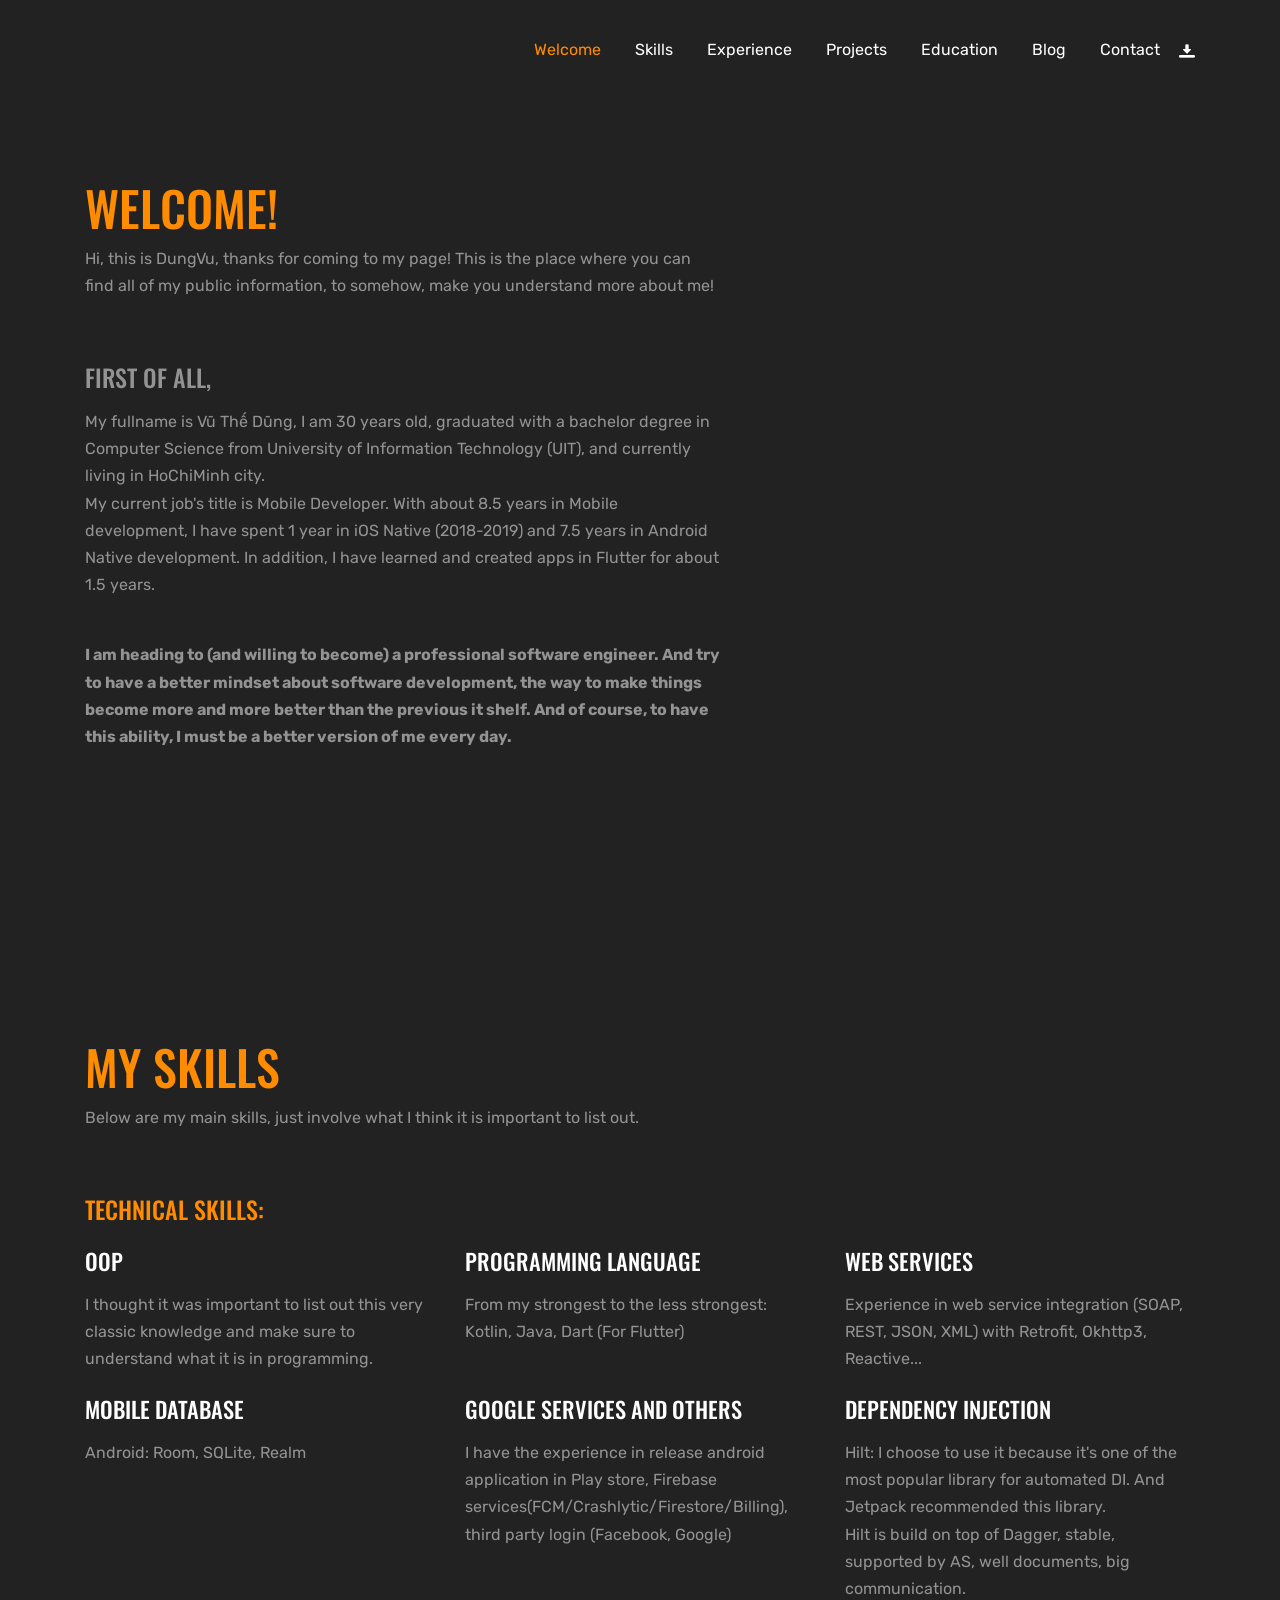
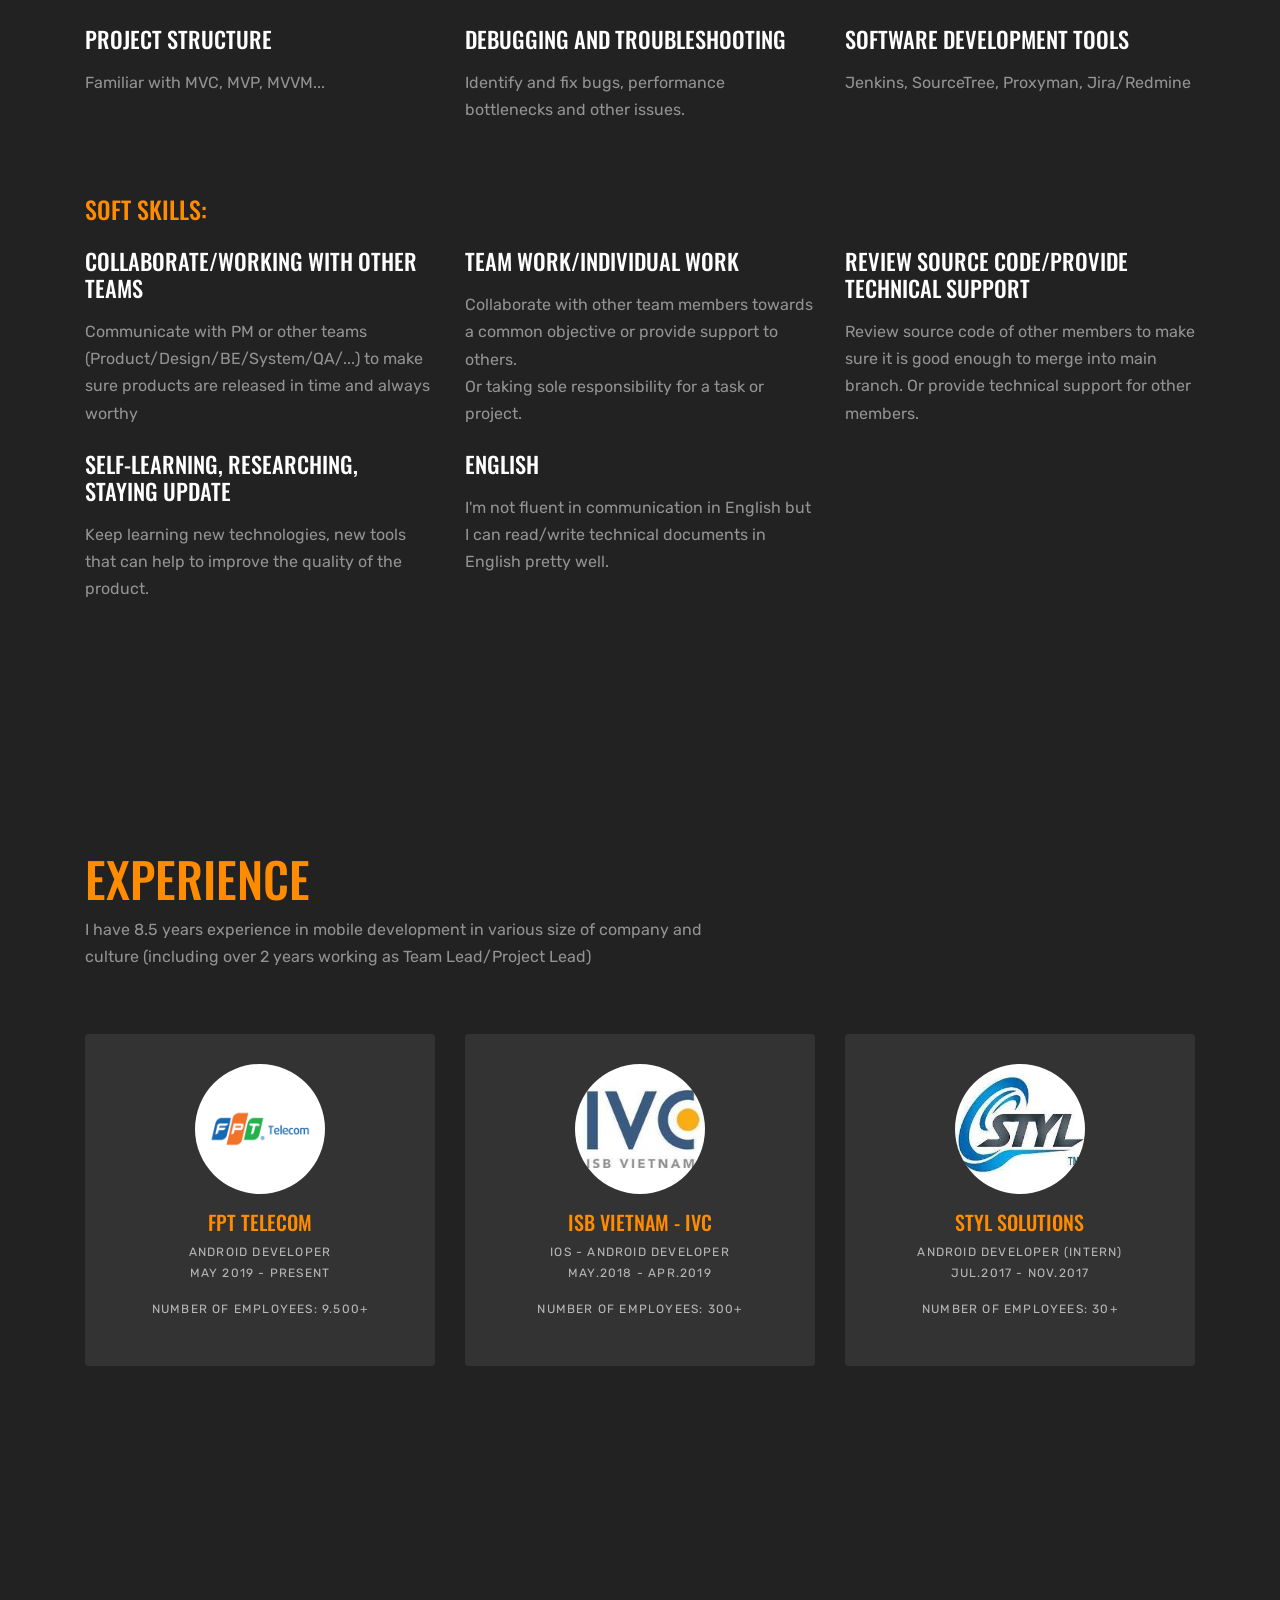
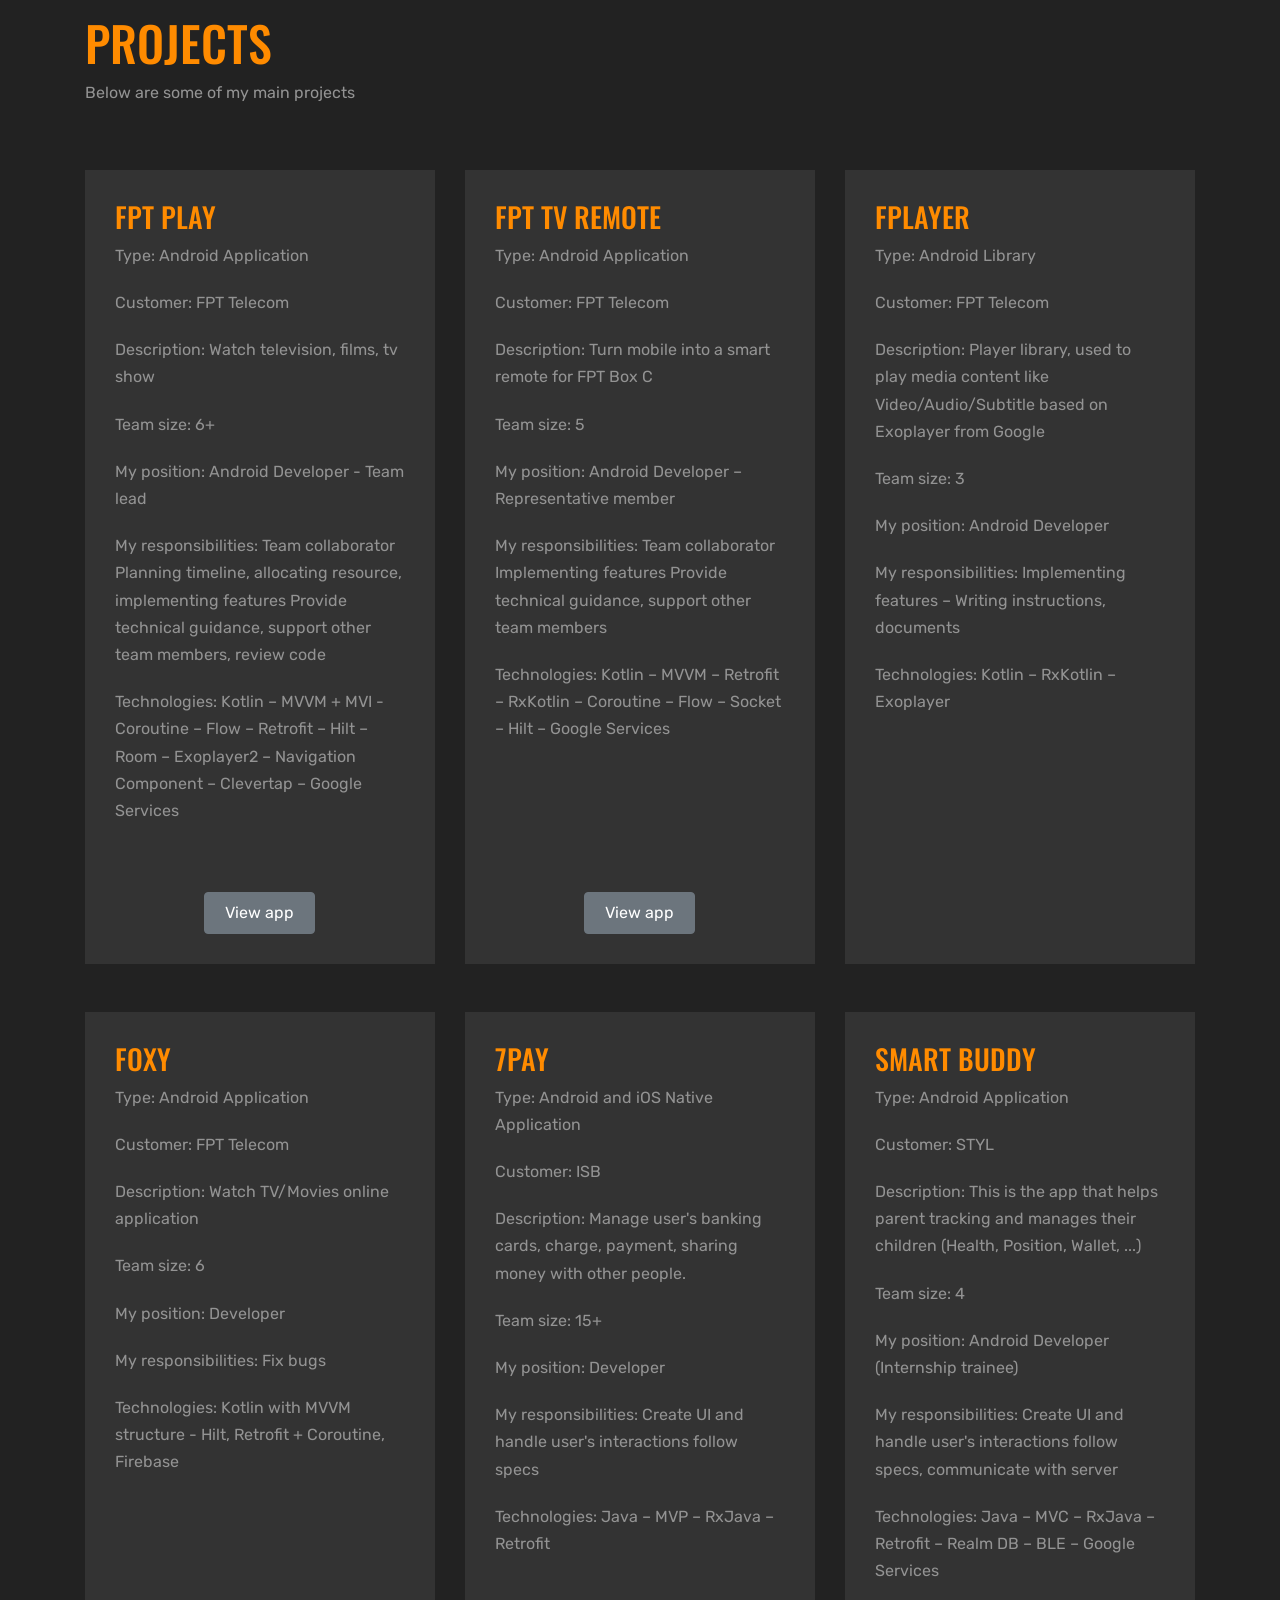
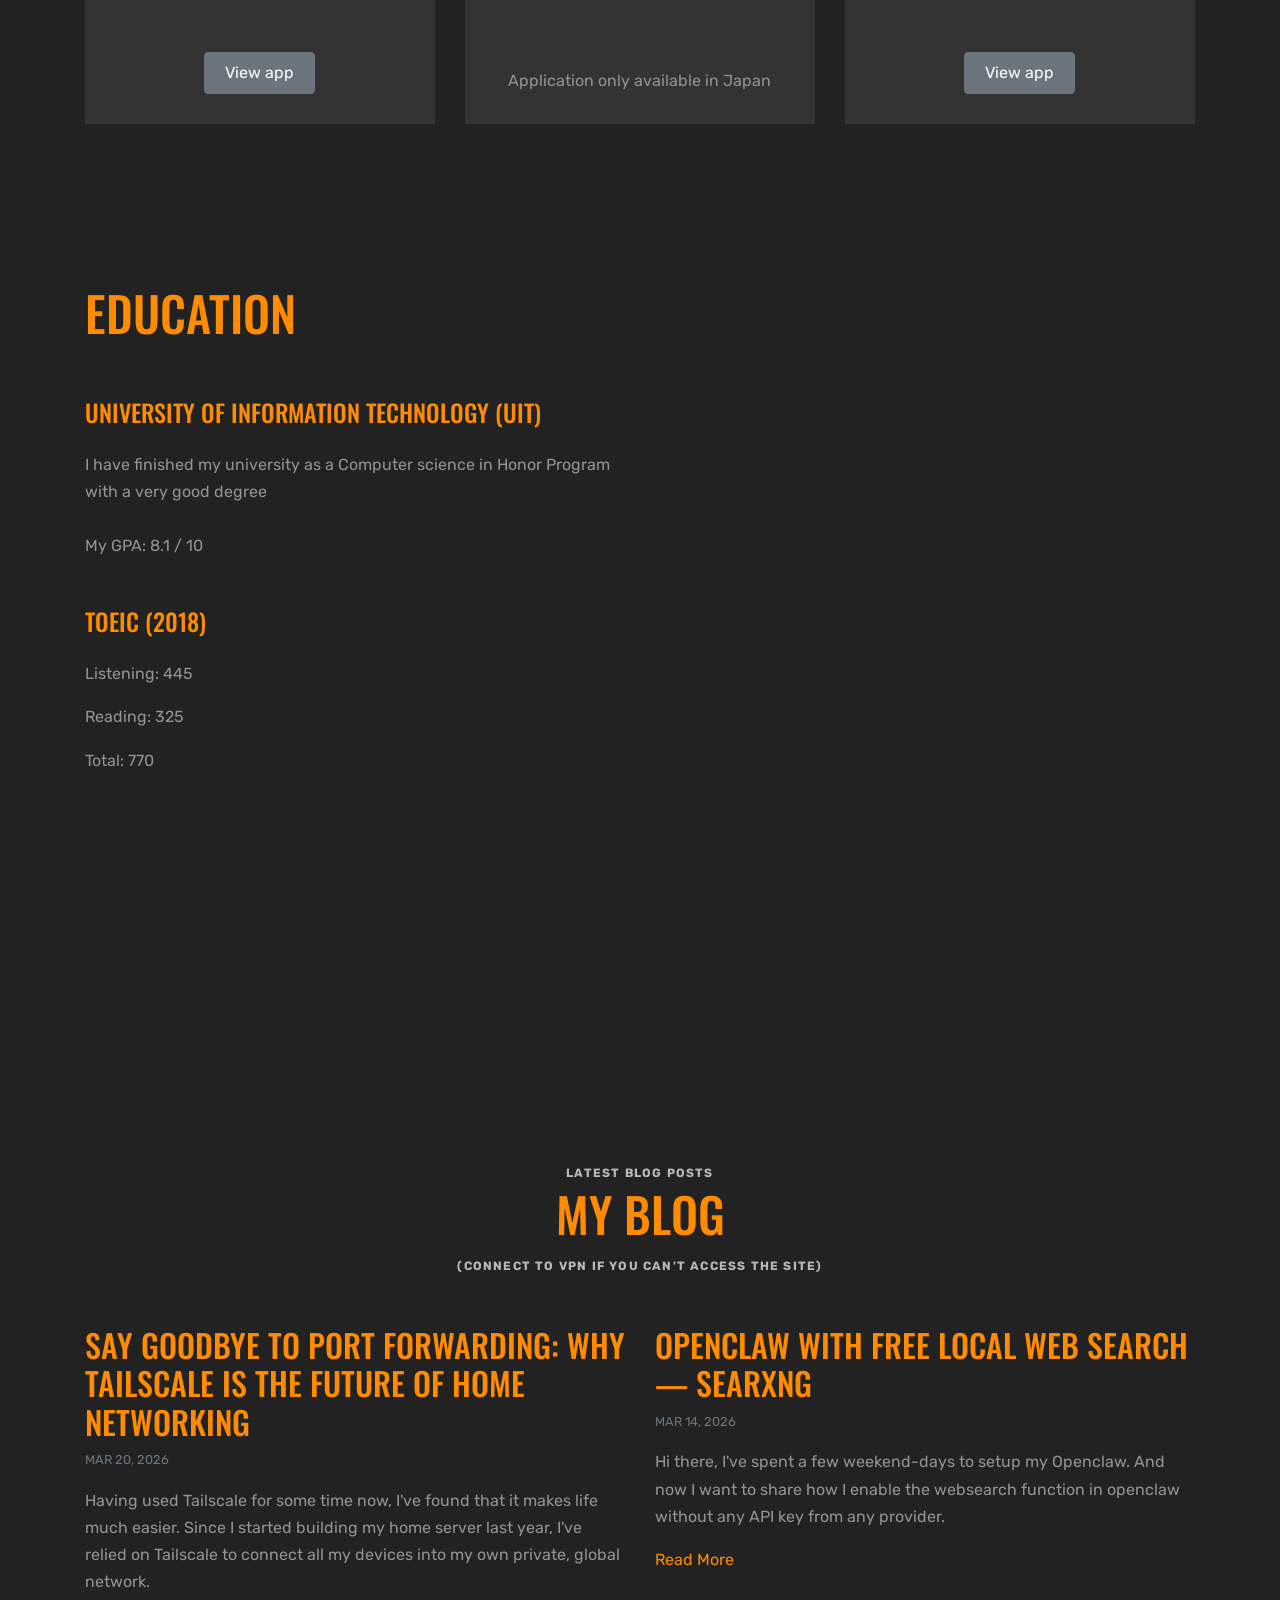
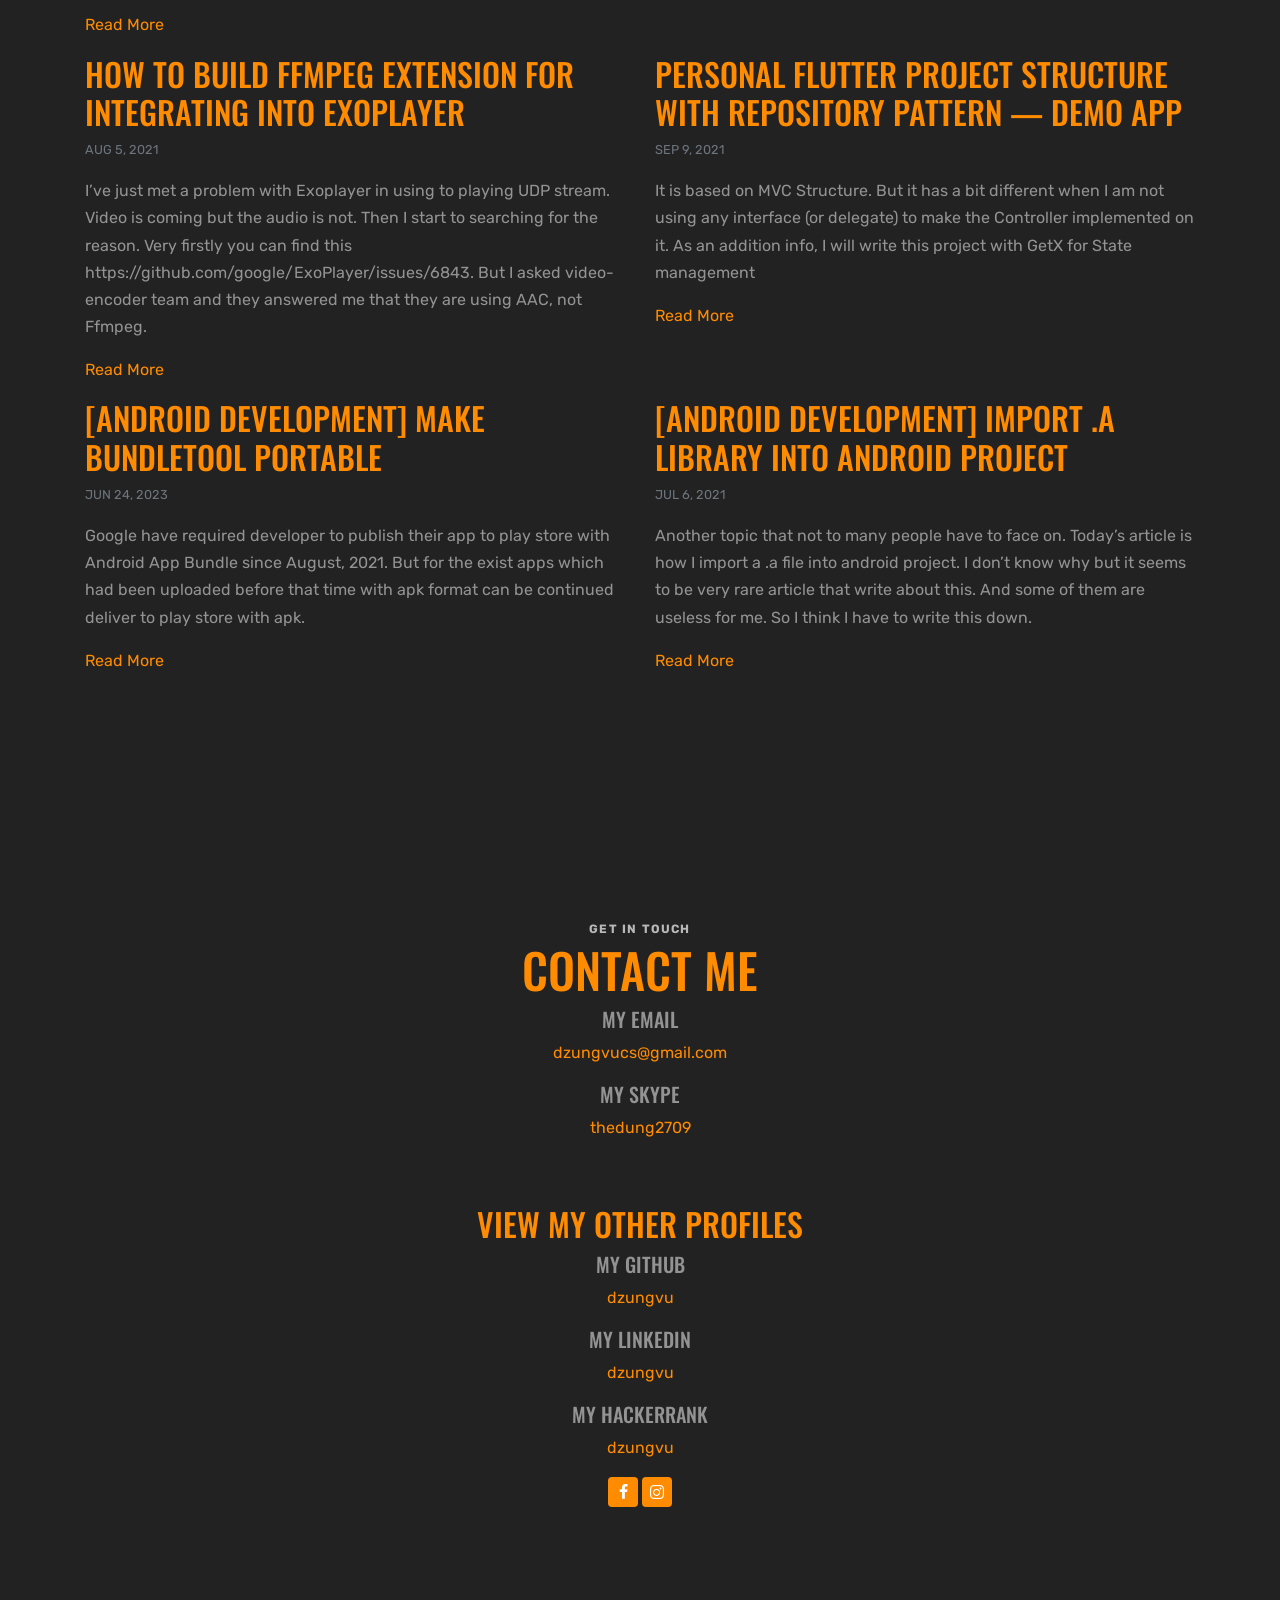
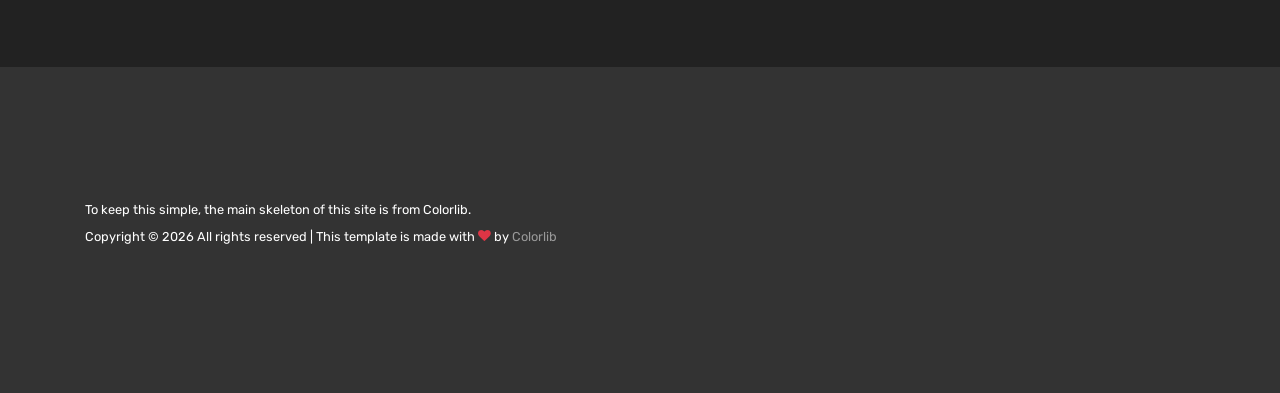
==== commit f81fb477: "feat: add Tailscale and SearXNG blog posts" ====
--- a/index.html
+++ b/index.html
@@ -489,6 +489,35 @@
         <div class="col-md-6 col-lg-6" data-aos="fade-up" data-aos-delay="100">
           <div>
             <h2><a
+                href="https://dzungvu.medium.com/say-goodbye-to-port-forwarding-why-tailscale-is-the-future-of-home-networking-5034f1e207d2">Say
+                Goodbye to Port Forwarding: Why Tailscale is the Future of Home Networking</a></h2>
+            <p class="text-muted mb-3 text-uppercase small"><span class="mr-2">Mar 20, 2026</span></p>
+            <p>Having used Tailscale for some time now, I've found that it makes life much easier. Since I started
+              building my home server last year, I've relied on Tailscale to connect all my devices into my own
+              private, global network.</p>
+            <p><a
+                href="https://dzungvu.medium.com/say-goodbye-to-port-forwarding-why-tailscale-is-the-future-of-home-networking-5034f1e207d2"
+                target="_blank">Read More</a></p>
+          </div>
+        </div>
+
+        <div class="col-md-6 col-lg-6" data-aos="fade-up" data-aos-delay="">
+          <div>
+            <h2><a
+                href="https://dzungvu.medium.com/openclaw-with-free-local-web-search-searxng-db52348b7d34">Openclaw
+                with free local web search — SearXNG</a></h2>
+            <p class="text-muted mb-3 text-uppercase small"><span class="mr-2">Mar 14, 2026</span></p>
+            <p>Hi there, I've spent a few weekend-days to setup my Openclaw. And now I want to share how I enable the
+              websearch function in openclaw without any API key from any provider.</p>
+            <p><a
+                href="https://dzungvu.medium.com/openclaw-with-free-local-web-search-searxng-db52348b7d34"
+                target="_blank">Read More</a></p>
+          </div>
+        </div>
+
+        <div class="col-md-6 col-lg-6" data-aos="fade-up" data-aos-delay="100">
+          <div>
+            <h2><a
                 href="https://dzungvu.medium.com/android-development-how-to-build-ffmpeg-extension-for-integrating-into-exoplayer-5fe6a771ea89">How
                 to build Ffmpeg extension for integrating into Exoplayer</a></h2>
             <p class="text-muted mb-3 text-uppercase small"><span class="mr-2">Aug 5, 2021</span></p>
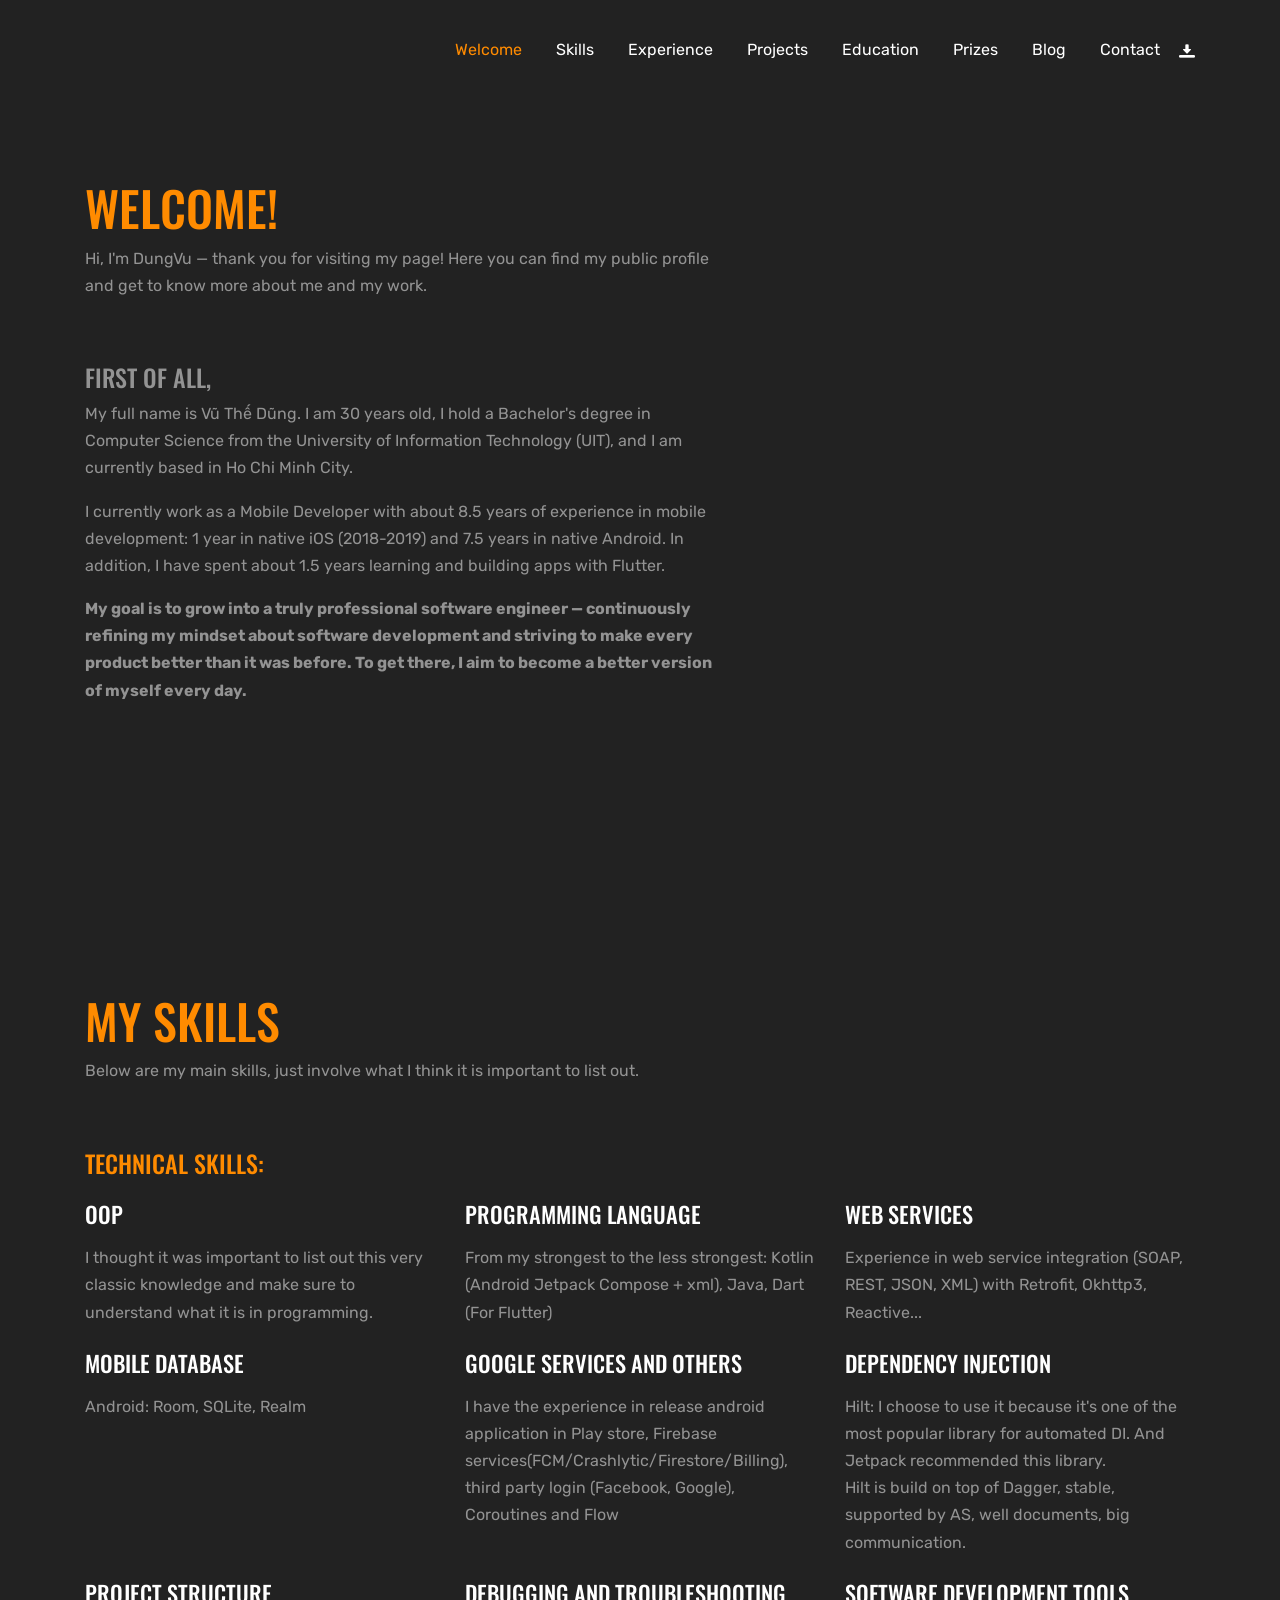
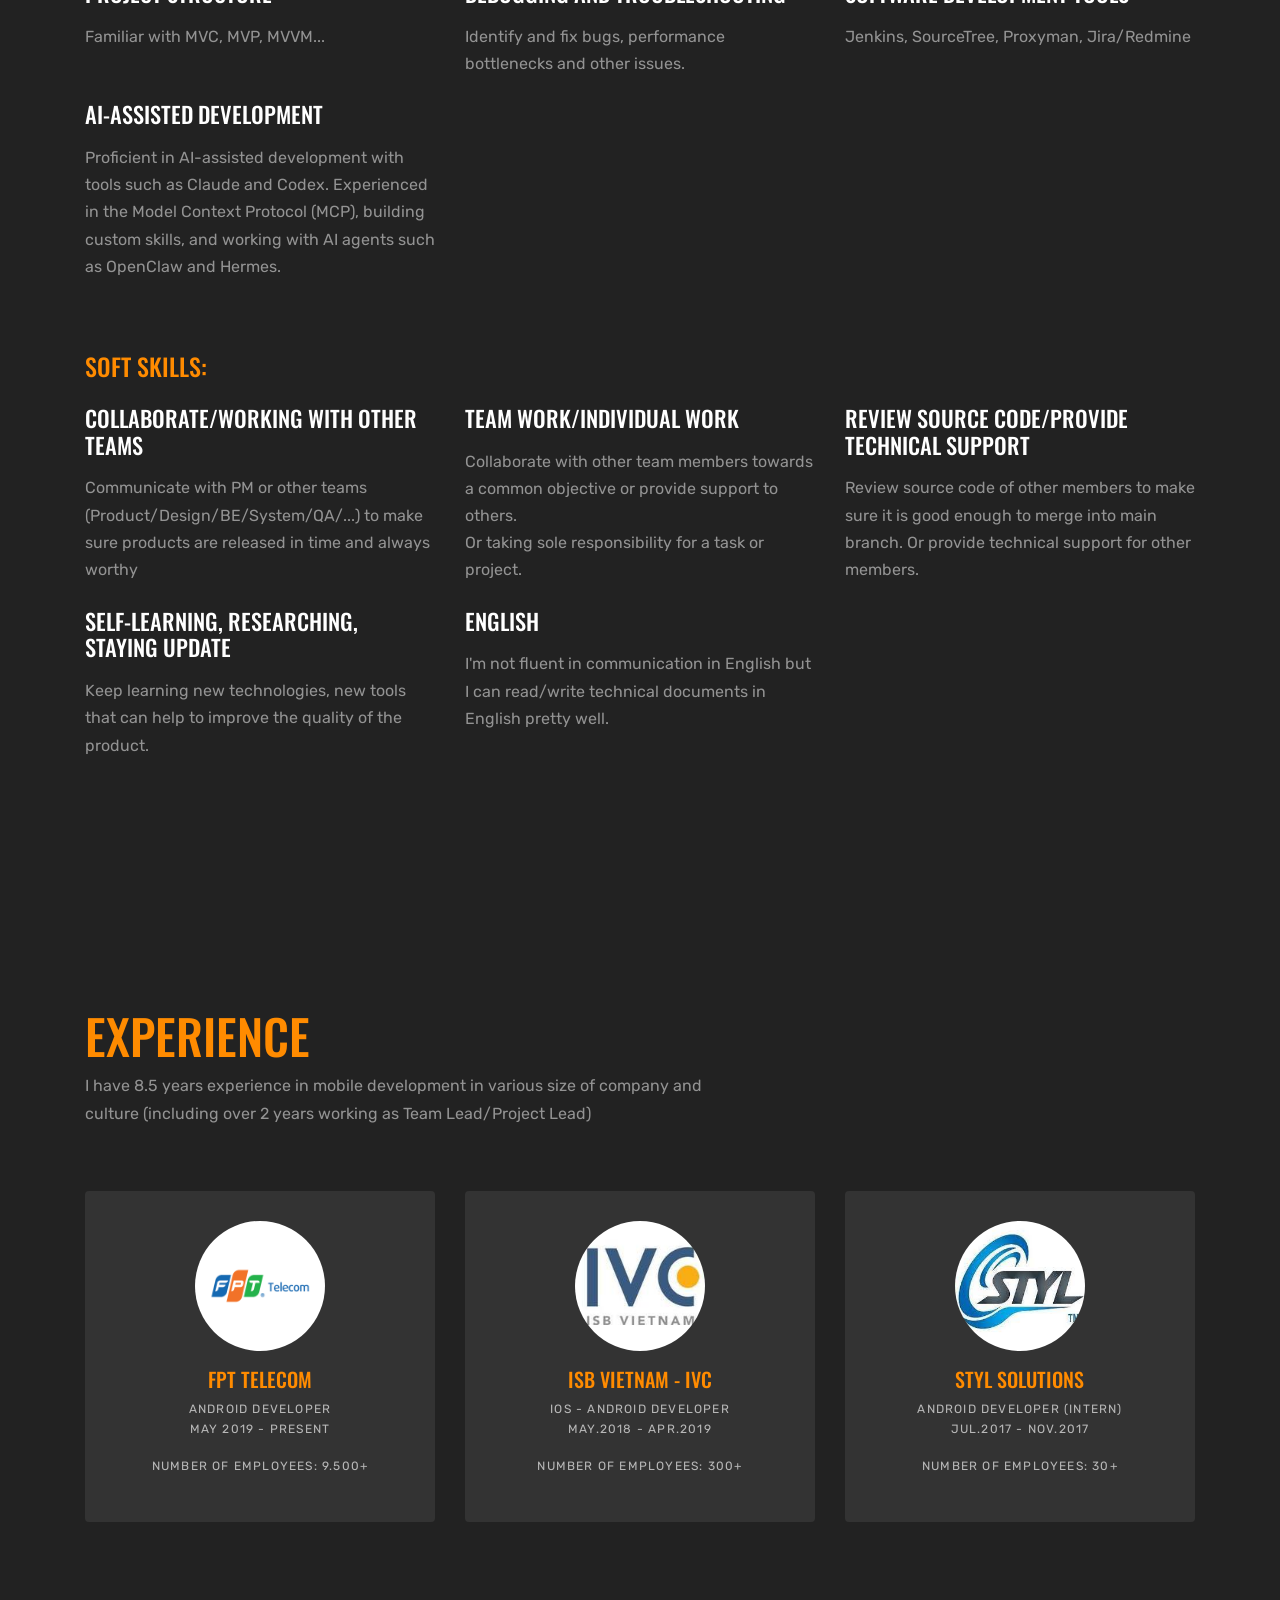
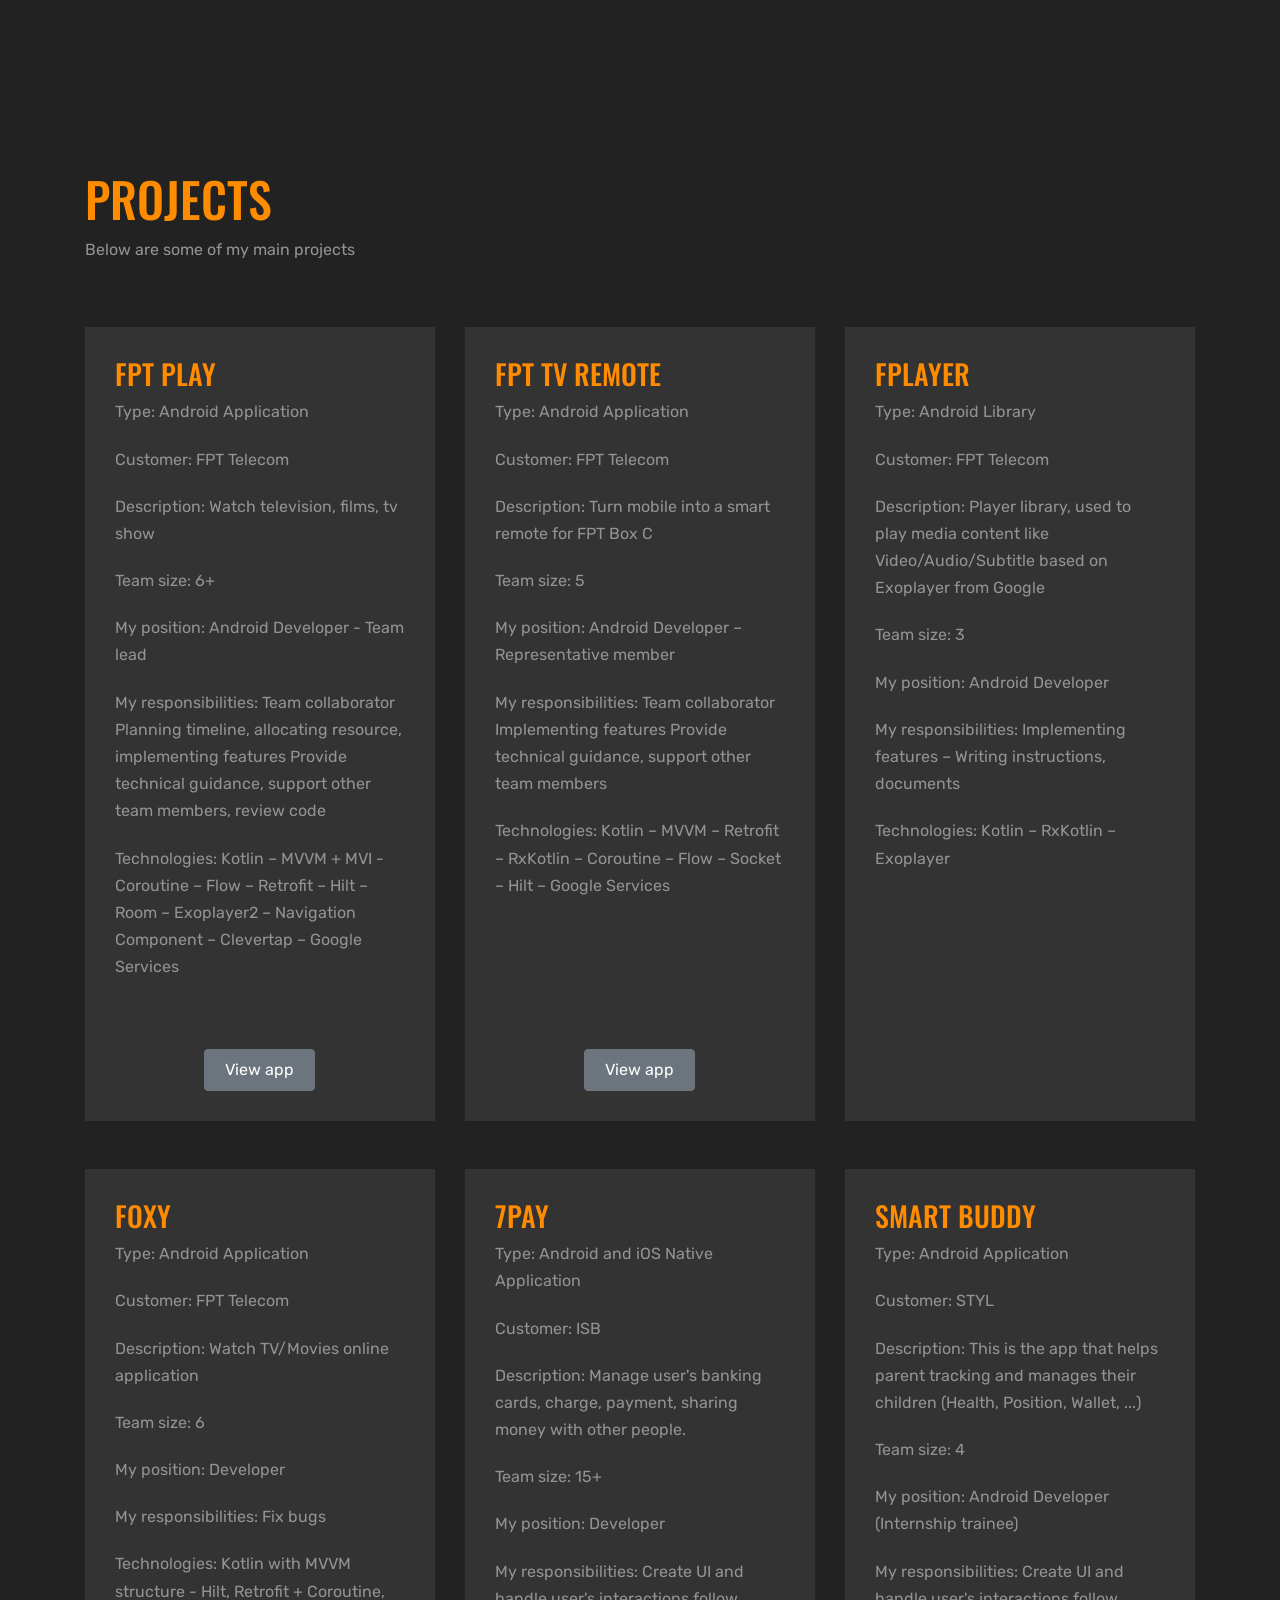
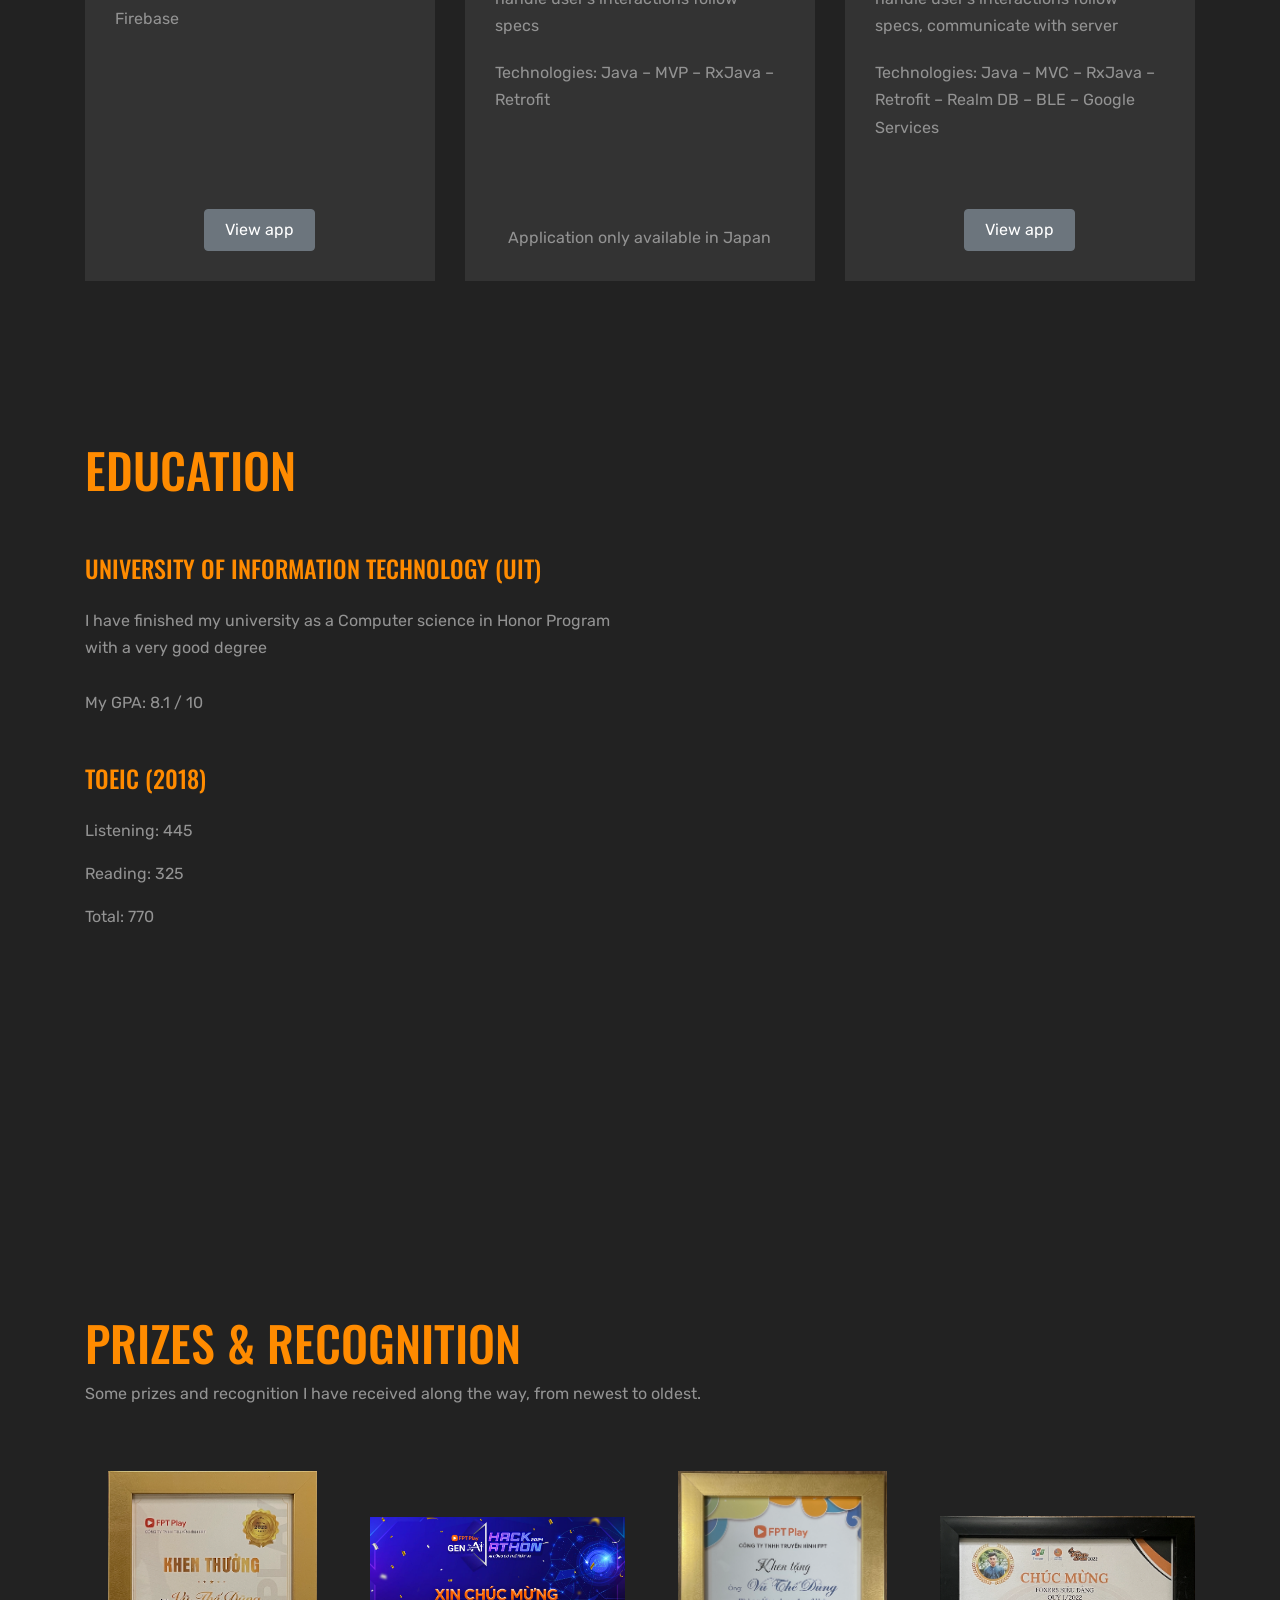
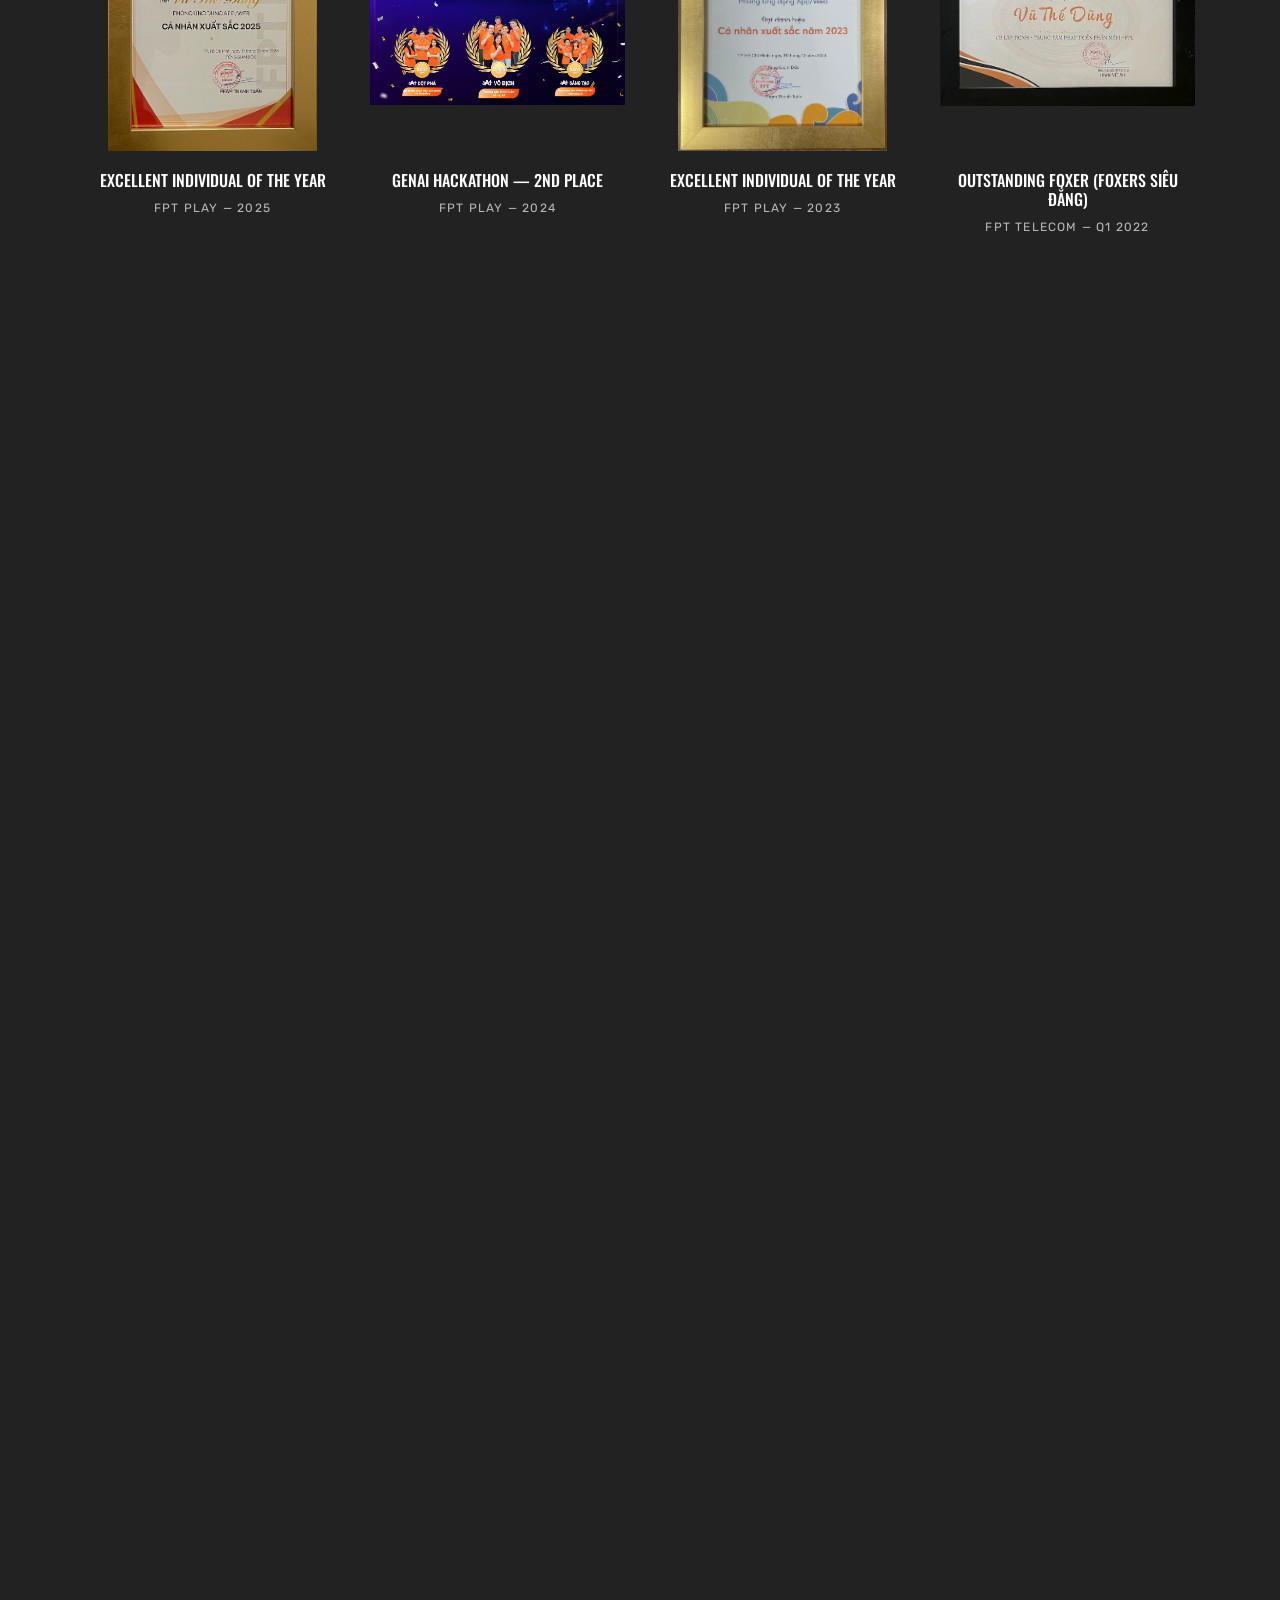
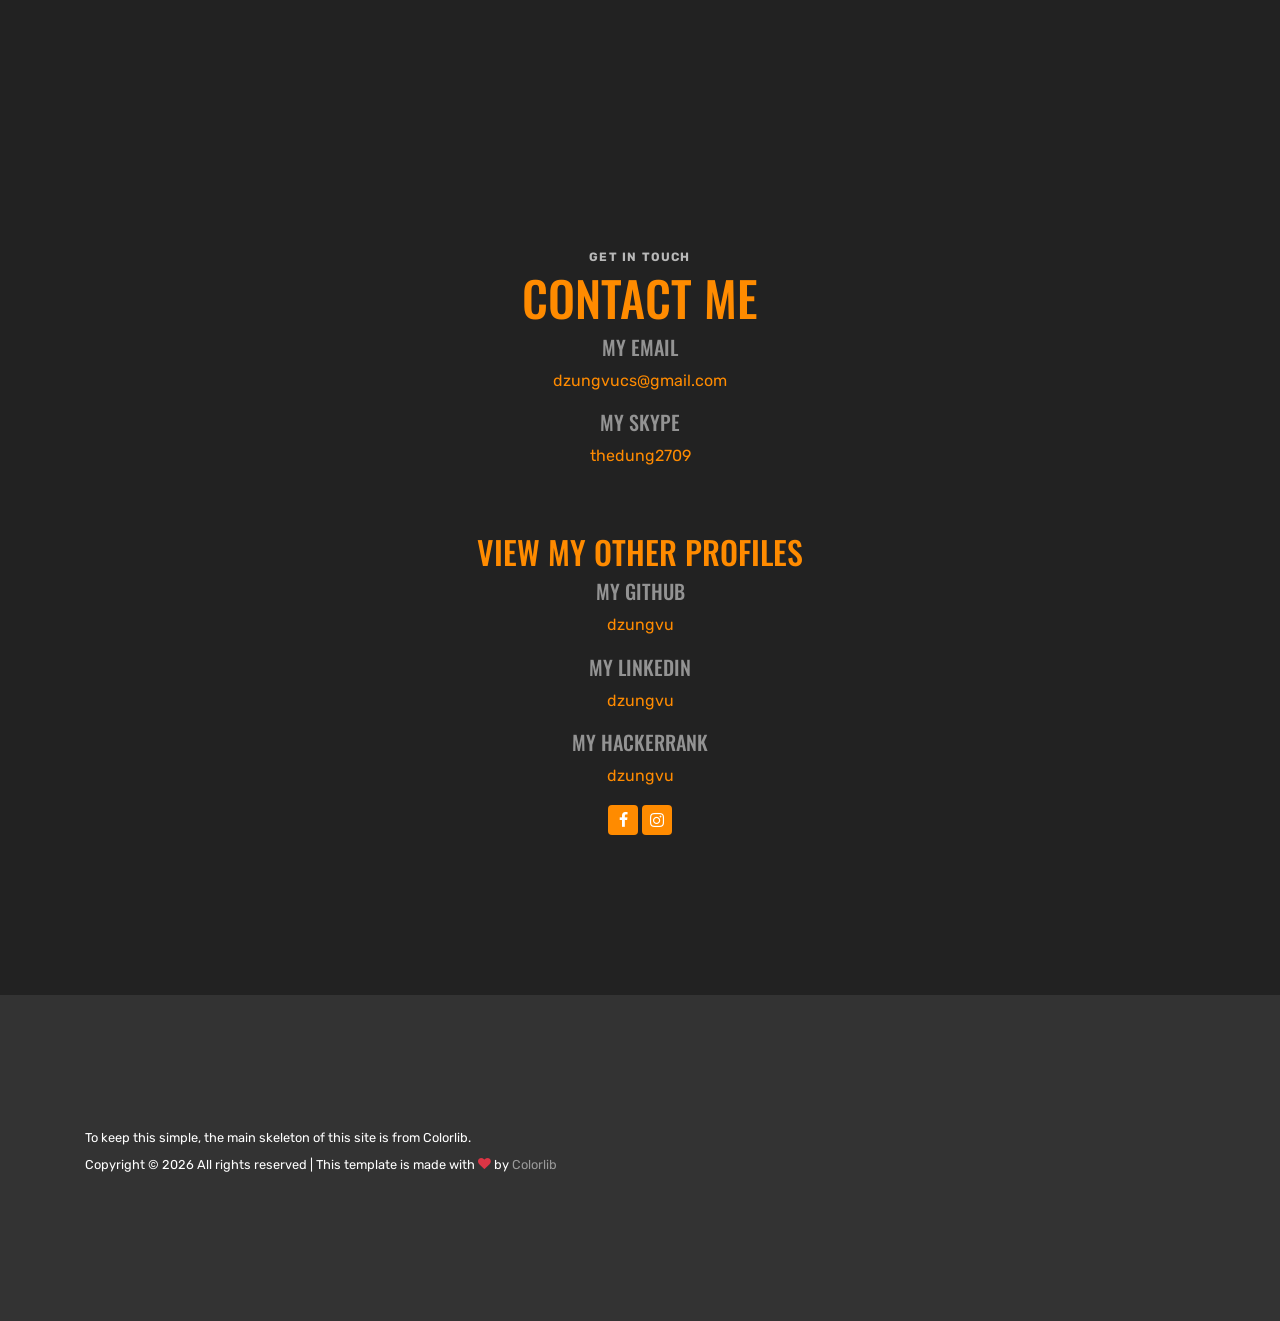
==== commit 12235aa2: "feat: add prizes section, AI skill card, and improve CV copy - Add Prizes & Recognition section (4 a" ====
--- a/index.html
+++ b/index.html
@@ -56,6 +56,7 @@
                 <li><a href="#experience-section" id="experience_section" class="nav-link">Experience</a></li>
                 <li><a href="#projects-section" id="projects_section" class="nav-link">Projects</a></li>
                 <li><a href="#education-section" id="education_section" class="nav-link">Education</a></li>
+                <li><a href="#prizes-section" id="prizes_section" class="nav-link">Prizes</a></li>
                 <li><a href="#blog-section" id="blog_section" class="nav-link">Blog</a></li>
                 <!-- <li><a href="#rewards-section" class="nav-link">Rewards</a></li> -->
                 <li><a href="#contact-section" id="contact_section" class="nav-link">Contact</a></li>
@@ -83,8 +84,8 @@
         <div class="col-md-7">
           <div class="block-heading-1" data-aos="fade-up" data-aos-delay="">
             <h2>Welcome!</h2>
-            <p>Hi, this is DungVu, thanks for coming to my page! This is the place where you can find all of my
-              public information, to somehow, make you understand more about me!</p>
+            <p>Hi, I'm DungVu — thank you for visiting my page! Here you can find my public profile and get to
+              know more about me and my work.</p>
           </div>
         </div>
       </div>
@@ -94,16 +95,13 @@
           <div class="block-heading-1" data-aos="fade-up" data-aos-delay="">
             <h4>First of all,</h4>
             <p>
+            My full name is Vũ Thế Dũng. I am
+            <script>document.write(new Date().getFullYear() - 1996);</script> years old, I hold a Bachelor's degree in Computer Science from the University of Information Technology (UIT), and I am currently based in
+            Ho Chi Minh City.
+            </p>
+            <p id="year_experience"></p>
             <p>
-
-            </p>
-            My fullname is Vũ Thế Dũng, I am
-            <script>document.write(new Date().getFullYear() - 1996);</script> years old, graduated with a bachelor degree in Computer Science from University of Information Technology (UIT), and currently living in
-            HoChiMinh city.
-            <br>
-            <p id="year_experience"></p>
-            <br>
-            <b>I am heading to (and willing to become) a professional software engineer. And try to have a better mindset about software development, the way to make things become more and more better than the previous it shelf. And of course, to have this ability, I must be a better version of me every day.</b><br>
+            <b>My goal is to grow into a truly professional software engineer — continuously refining my mindset about software development and striving to make every product better than it was before. To get there, I aim to become a better version of myself every day.</b>
             </p>
           </div>
         </div>
@@ -144,7 +142,7 @@
         <div class="col-md-6 col-lg-4 mb-4" data-aos="fade-up" data-aos-delay="100">
           <div class="block__35630">
             <h3 class="mb-3 text-white">Programming language</h3>
-            From my strongest to the less strongest: Kotlin, Java, Dart (For Flutter)
+            From my strongest to the less strongest: Kotlin (Android Jetpack Compose + xml), Java, Dart (For Flutter)
           </div>
         </div>
 
@@ -166,7 +164,7 @@
           <div class="block__35630">
             <h3 class="mb-3 text-white">Google services and others</h3>
             I have the experience in release android application in Play store, Firebase services(FCM/Crashlytic/Firestore/Billing), third
-            party login (Facebook, Google)
+            party login (Facebook, Google), Coroutines and Flow
           </div>
         </div>
 
@@ -197,6 +195,14 @@
           <div class="block__35630">
             <h3 class="mb-3 text-white">Software Development tools</h3>
             Jenkins, SourceTree, Proxyman, Jira/Redmine
+          </div>
+        </div>
+
+        <div class="col-md-6 col-lg-4 mb-4" data-aos="fade-up" data-aos-delay="200">
+          <div class="block__35630">
+            <h3 class="mb-3 text-white">AI-Assisted Development</h3>
+            Proficient in AI-assisted development with tools such as Claude and Codex. Experienced in the Model
+            Context Protocol (MCP), building custom skills, and working with AI agents such as OpenClaw and Hermes.
           </div>
         </div>
       </div>
@@ -473,6 +479,61 @@
     </div>
   </div>
 
+  <!-- Prizes ------------------------------------------------------------------------------------------------->
+  <div class="site-section" id="prizes-section">
+    <div class="container">
+      <div class="row mb-5">
+        <div class="col-md-7">
+          <div class="block-heading-1" data-aos="fade-up" data-aos-delay="">
+            <h2>Prizes &amp; Recognition</h2>
+            <p>Some prizes and recognition I have received along the way, from newest to oldest.</p>
+          </div>
+        </div>
+      </div>
+      <div class="row">
+        <div class="col-md-6 col-lg-3 mb-4" data-aos="fade-up" data-aos-delay="">
+          <div class="prize-item text-center">
+            <figure>
+              <img src="images/personal_y_2025.png" alt="Excellent Individual of the Year 2025 certificate from FPT Play" class="img-fluid">
+            </figure>
+            <h3 class="font-size-16 text-white">Excellent Individual of the Year</h3>
+            <span class="d-block font-gray-5 letter-spacing-1 text-uppercase font-size-12">FPT Play — 2025</span>
+          </div>
+        </div>
+
+        <div class="col-md-6 col-lg-3 mb-4" data-aos="fade-up" data-aos-delay="100">
+          <div class="prize-item text-center">
+            <figure>
+              <img src="images/AI_context_2024.png" alt="FPT Play GenAI Hackathon 2024 winning teams - 2nd place" class="img-fluid">
+            </figure>
+            <h3 class="font-size-16 text-white">GenAI Hackathon — 2nd Place</h3>
+            <span class="d-block font-gray-5 letter-spacing-1 text-uppercase font-size-12">FPT Play — 2024</span>
+          </div>
+        </div>
+
+        <div class="col-md-6 col-lg-3 mb-4" data-aos="fade-up" data-aos-delay="200">
+          <div class="prize-item text-center">
+            <figure>
+              <img src="images/personal_y_2023.jpg" alt="Excellent Individual of the Year 2023 certificate from FPT Play" class="img-fluid">
+            </figure>
+            <h3 class="font-size-16 text-white">Excellent Individual of the Year</h3>
+            <span class="d-block font-gray-5 letter-spacing-1 text-uppercase font-size-12">FPT Play — 2023</span>
+          </div>
+        </div>
+
+        <div class="col-md-6 col-lg-3 mb-4" data-aos="fade-up" data-aos-delay="300">
+          <div class="prize-item text-center">
+            <figure>
+              <img src="images/personal_q_2022.png" alt="Foxers Sieu Dang Q1/2022 recognition from FPT Telecom" class="img-fluid">
+            </figure>
+            <h3 class="font-size-16 text-white">Outstanding Foxer (Foxers Siêu Đẳng)</h3>
+            <span class="d-block font-gray-5 letter-spacing-1 text-uppercase font-size-12">FPT Telecom — Q1 2022</span>
+          </div>
+        </div>
+      </div>
+    </div>
+  </div>
+
   <!-- Blogs ------------------------------------------------------------------------------------------------->
   <div class="site-section" id="blog-section">
     <div class="container">
--- a/css/style.css
+++ b/css/style.css
@@ -1843,6 +1843,19 @@
   margin-bottom: 20px;
 }
 
+.prize-item figure {
+  height: 280px;
+  display: flex;
+  align-items: center;
+  justify-content: center;
+  margin-bottom: 20px;
+}
+
+.prize-item figure img {
+  max-height: 100%;
+  max-width: 100%;
+}
+
 /*PRELOADING------------ */
 #overlayer {
   width: 100%;
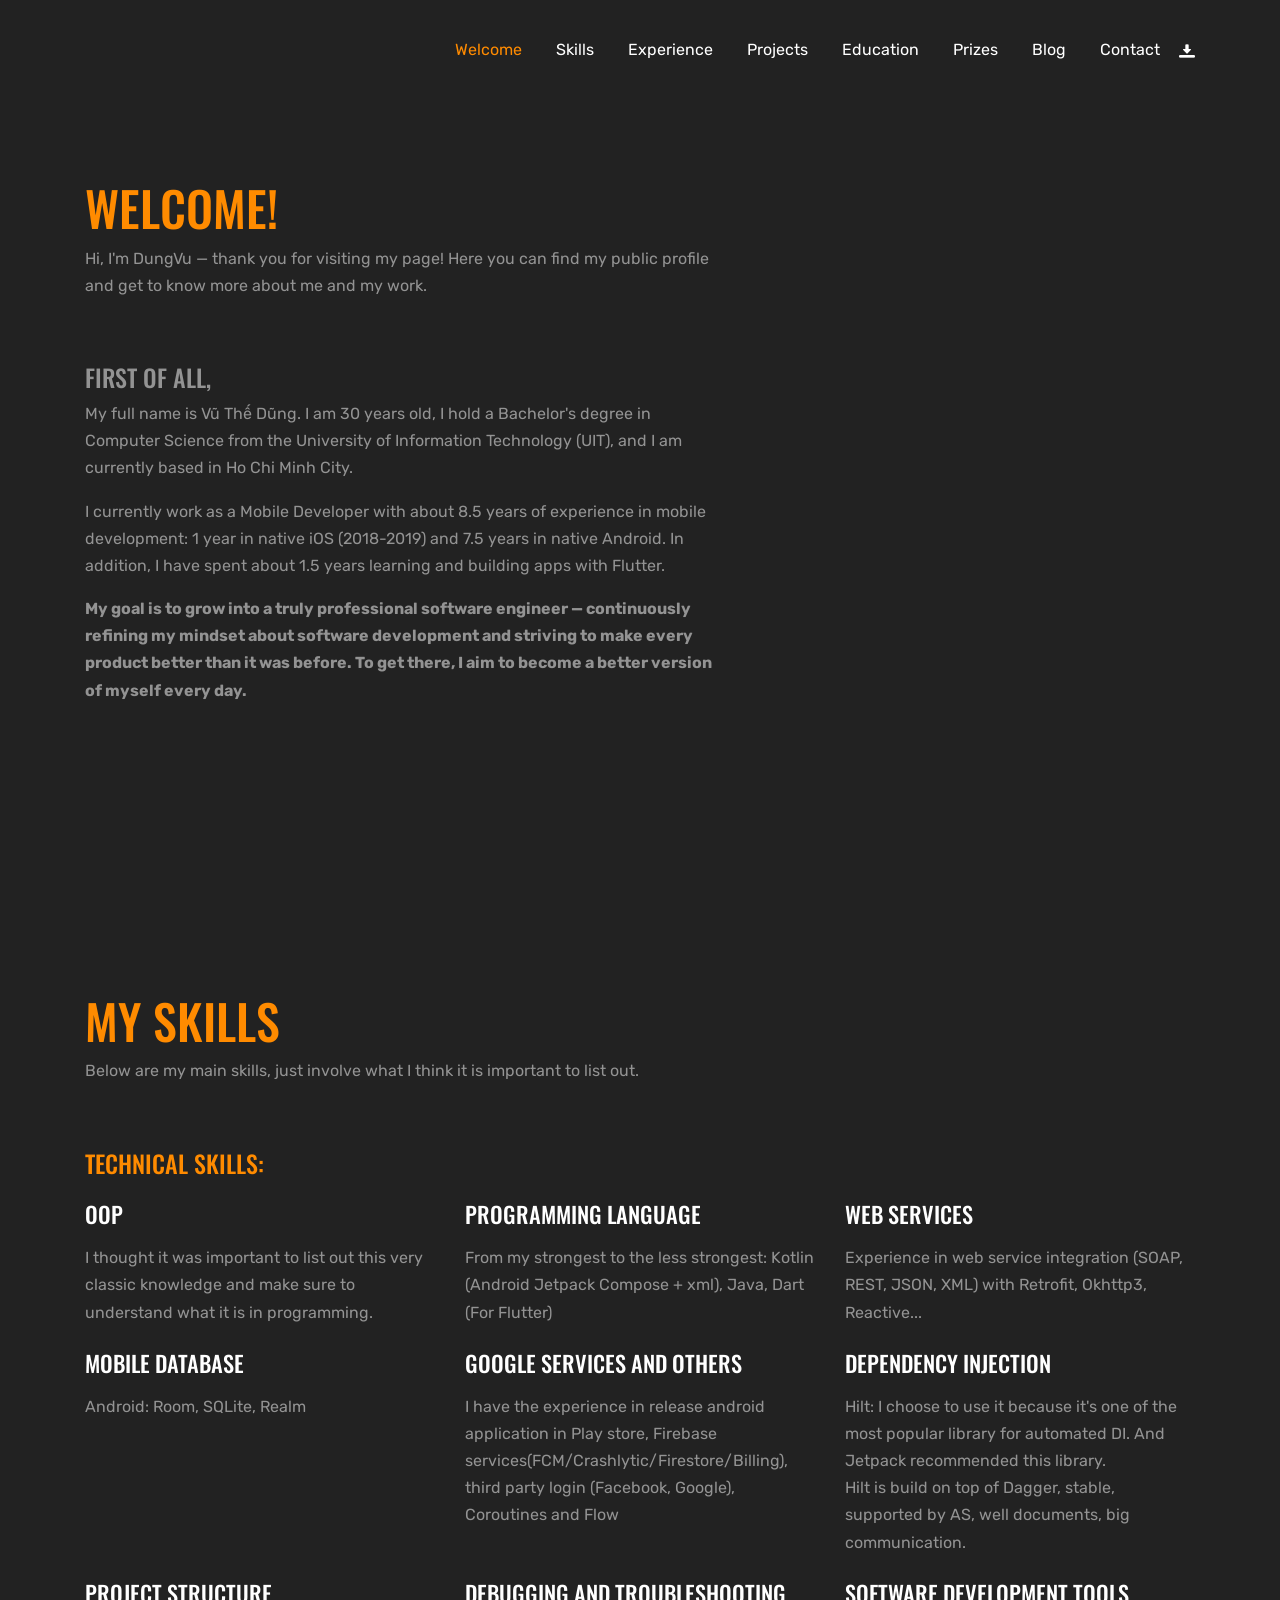
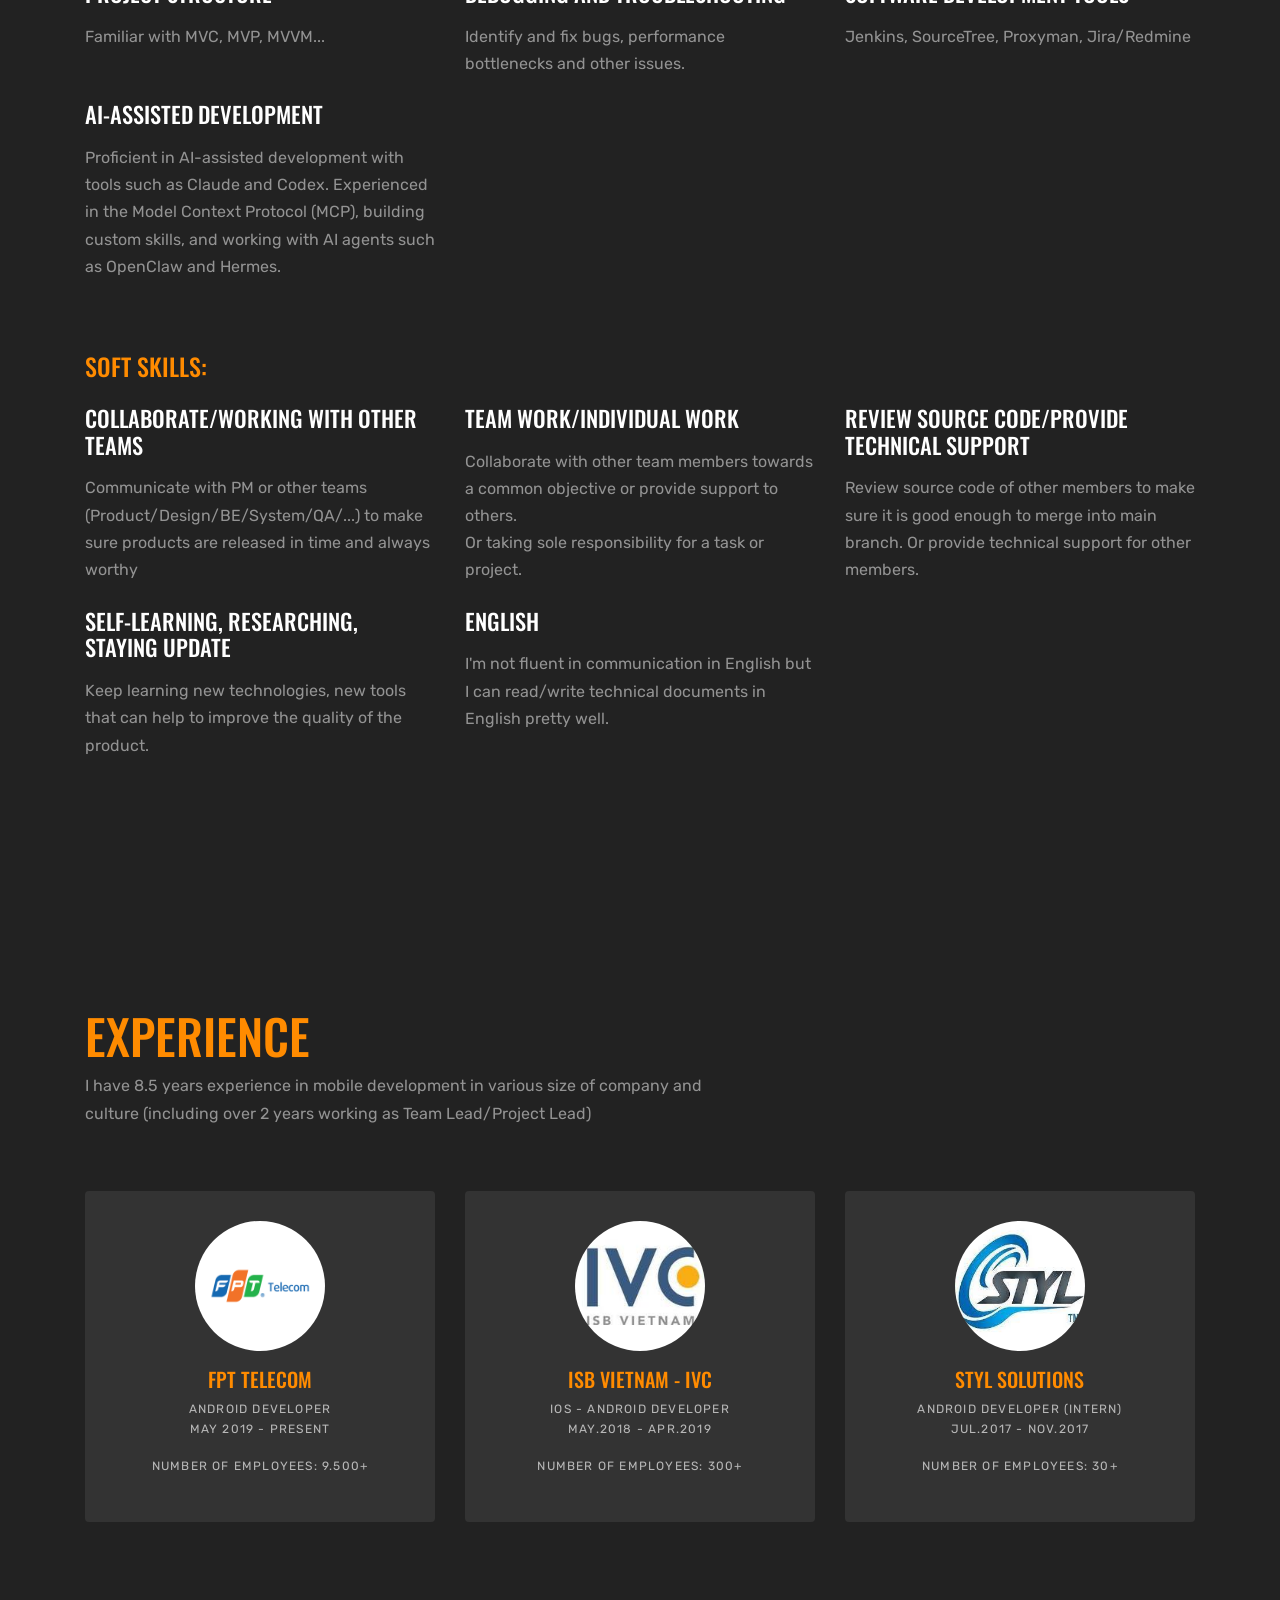
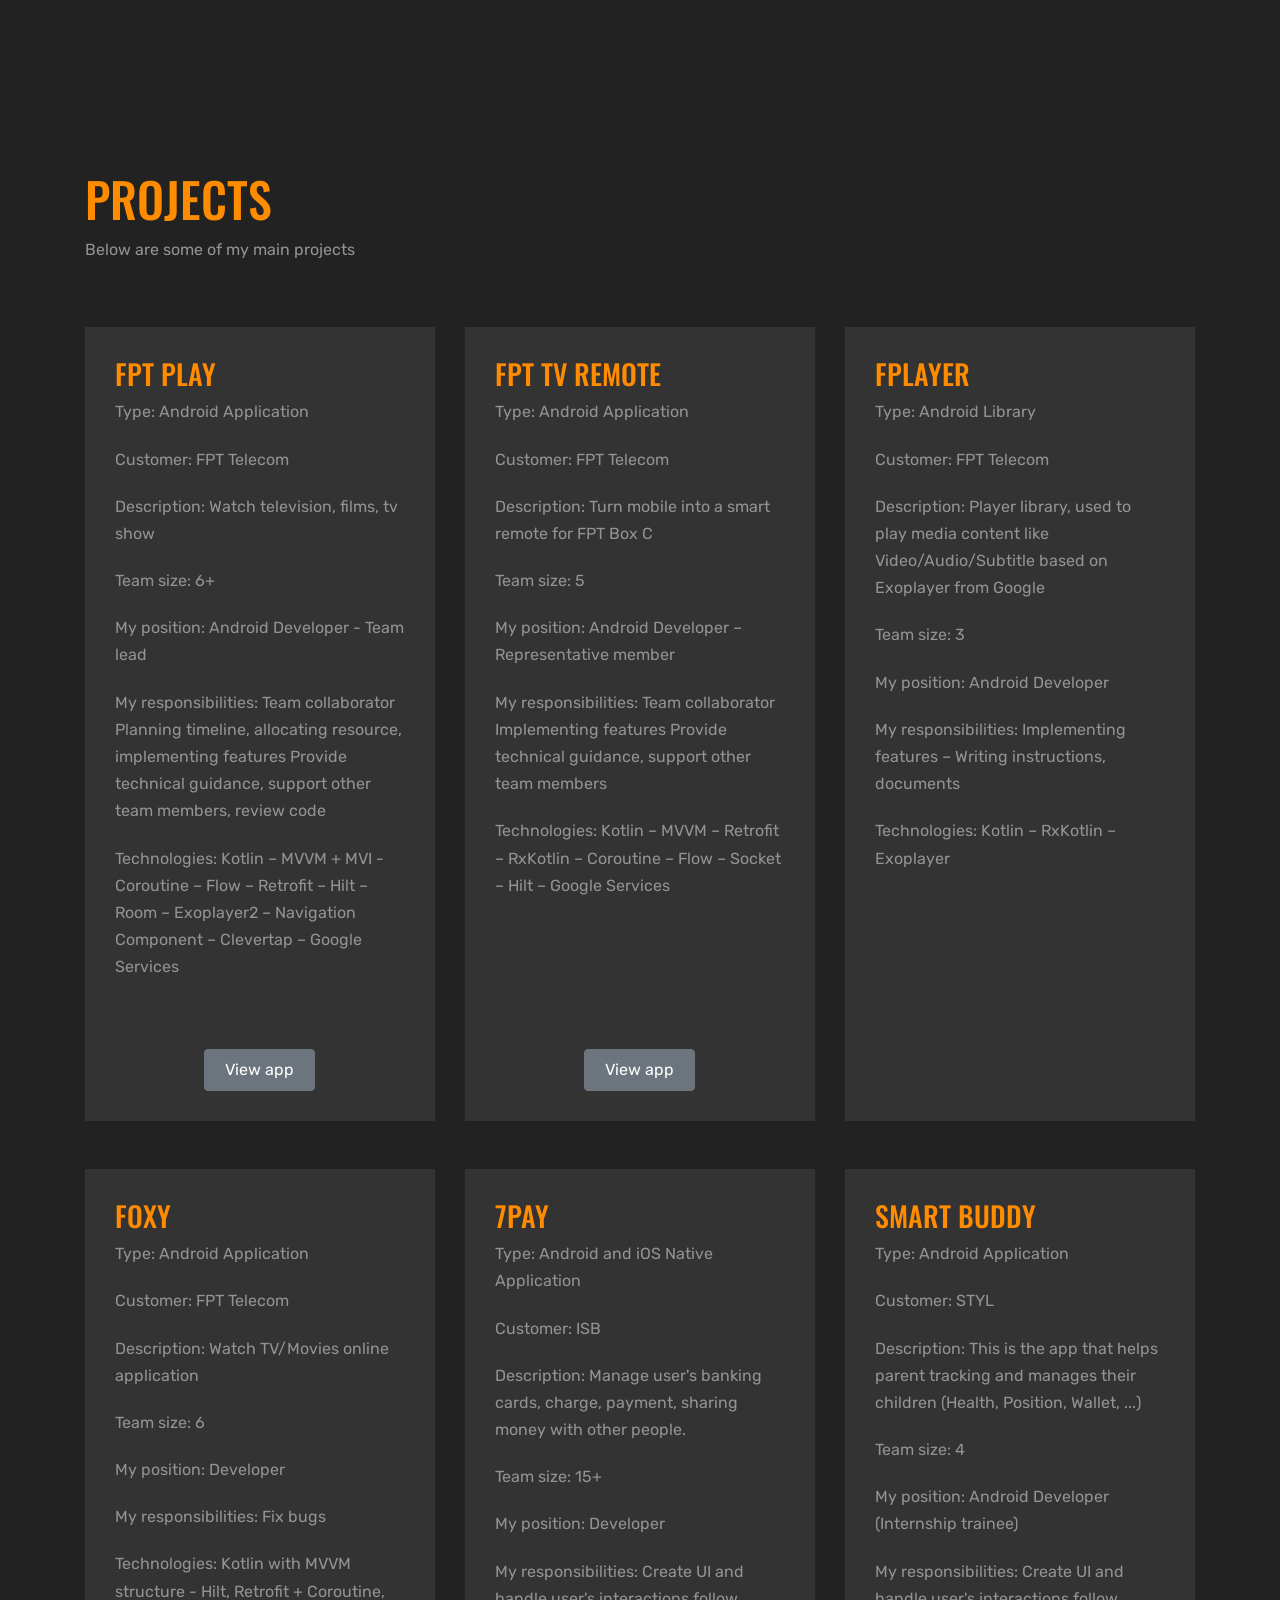
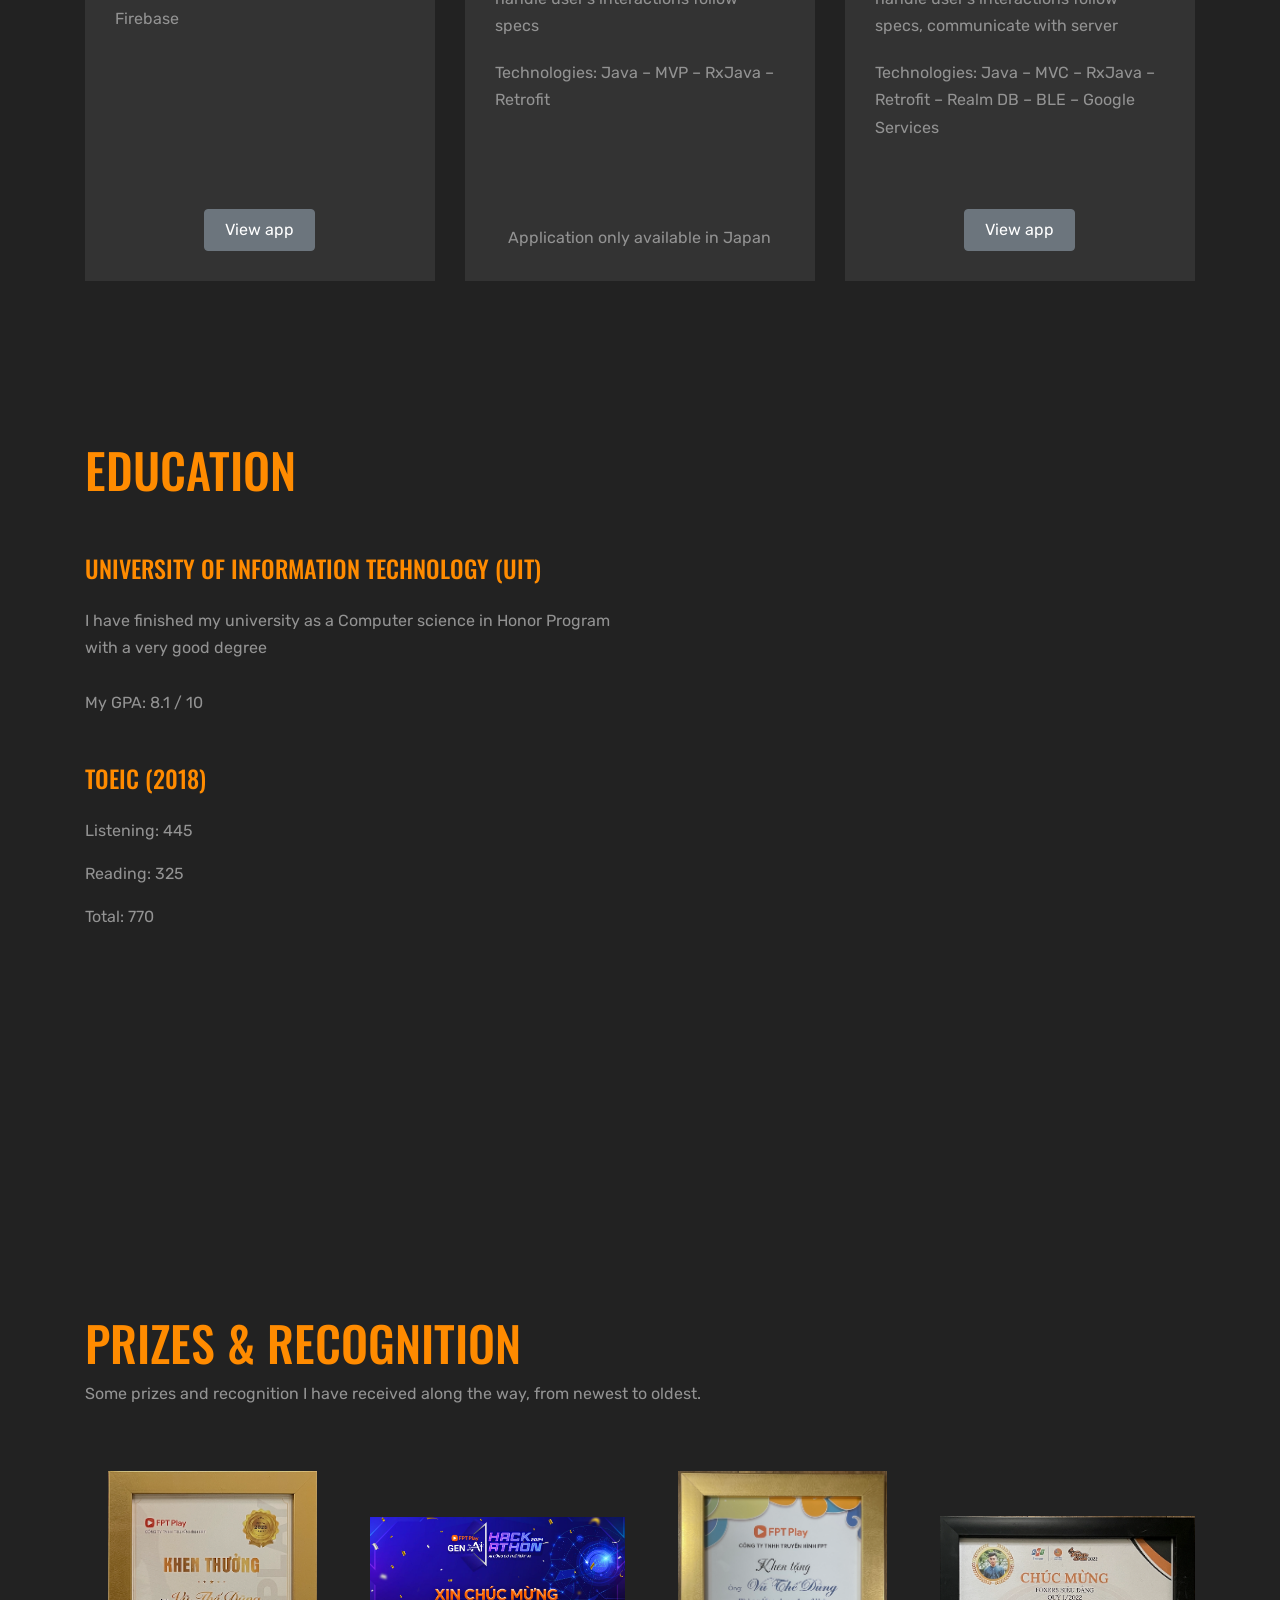
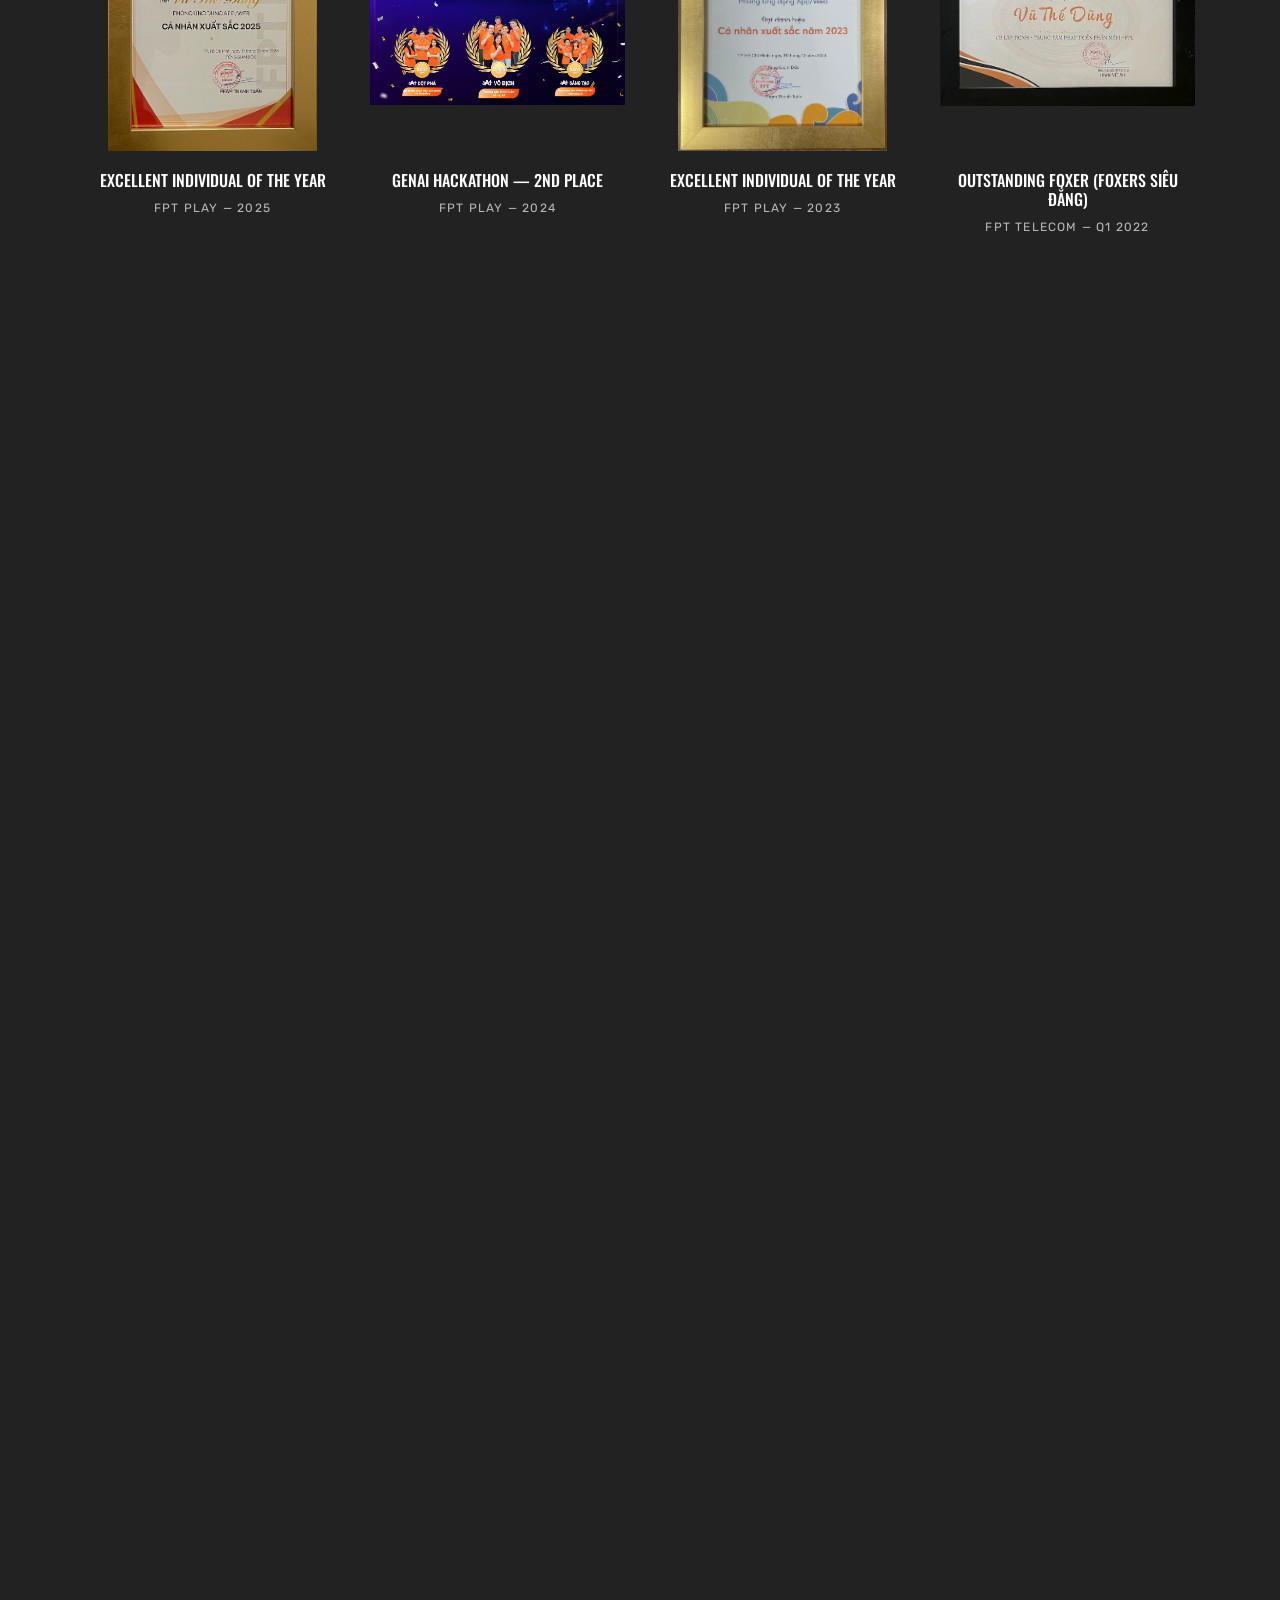
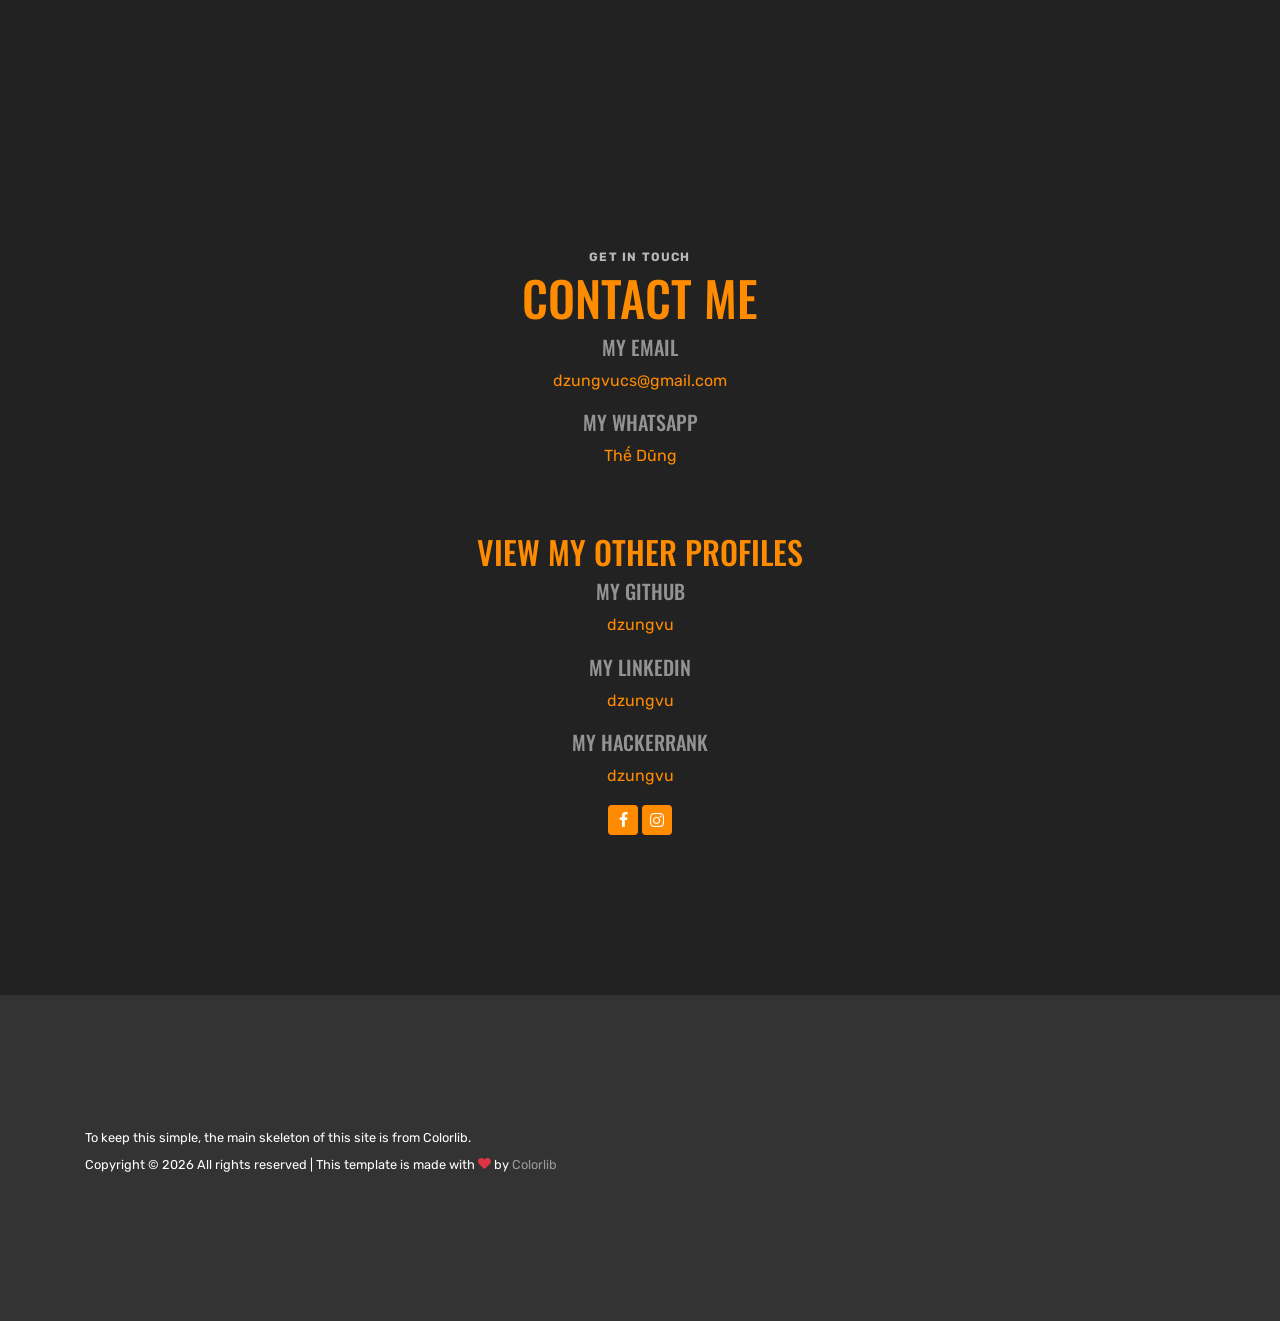
==== commit 5bc9f2d2: "feat: replace skype contact with WhatsApp QR popup - Show QR preview on hover and Fancybox popup on " ====
--- a/index.html
+++ b/index.html
@@ -679,8 +679,11 @@
             <h2>Contact Me</h2>
             <h5>My email</h5>
             <p><a href="mailto:dzungvucs@gmail.com">dzungvucs@gmail.com</a></p>
-            <h5>My skype</h5>
-            <p><a href="skype:live:thedung2709?chat">thedung2709</a></p>
+            <h5>My WhatsApp</h5>
+            <p><a href="images/wa.png" data-fancybox
+                data-caption='Scan to chat with me on WhatsApp<br><a href="https://wa.me/qr/Y6XLHH66TCKGJ1" target="_blank" rel="noopener">Or click here to open WhatsApp</a>'
+                class="whatsapp-link">Thế Dũng<span
+                  class="whatsapp-preview"><img src="images/wa.png" alt="WhatsApp contact QR code"></span></a></p>
           </div>
         </div>
       </div>
--- a/css/style.css
+++ b/css/style.css
@@ -1843,6 +1843,33 @@
   margin-bottom: 20px;
 }
 
+.whatsapp-link {
+  position: relative;
+}
+
+.whatsapp-link .whatsapp-preview {
+  display: none;
+  position: absolute;
+  left: 50%;
+  transform: translateX(-50%);
+  bottom: calc(100% + 10px);
+  z-index: 1000;
+  background: #fff;
+  padding: 8px;
+  border-radius: 8px;
+  box-shadow: 0 4px 20px rgba(0, 0, 0, 0.3);
+}
+
+.whatsapp-link:hover .whatsapp-preview {
+  display: block;
+}
+
+.whatsapp-link .whatsapp-preview img {
+  width: 220px;
+  max-width: none;
+  display: block;
+}
+
 .prize-item figure {
   height: 280px;
   display: flex;
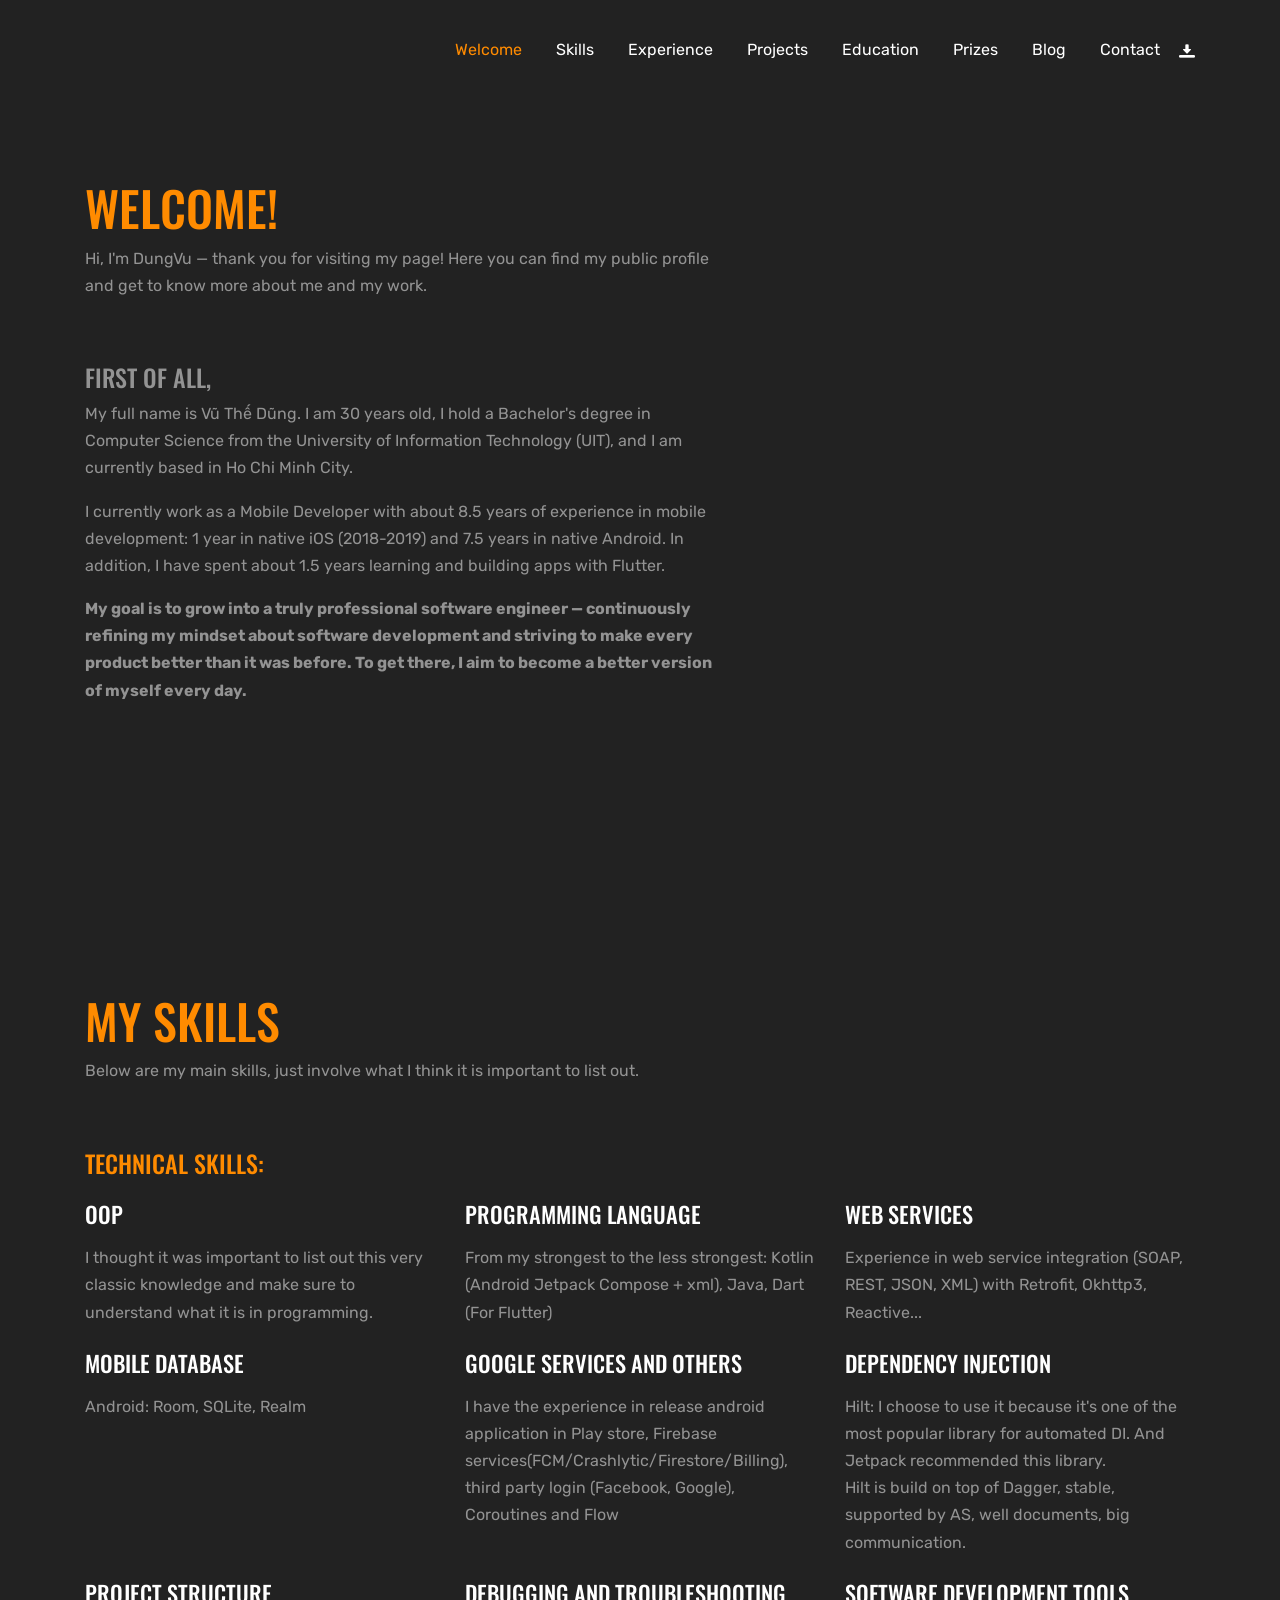
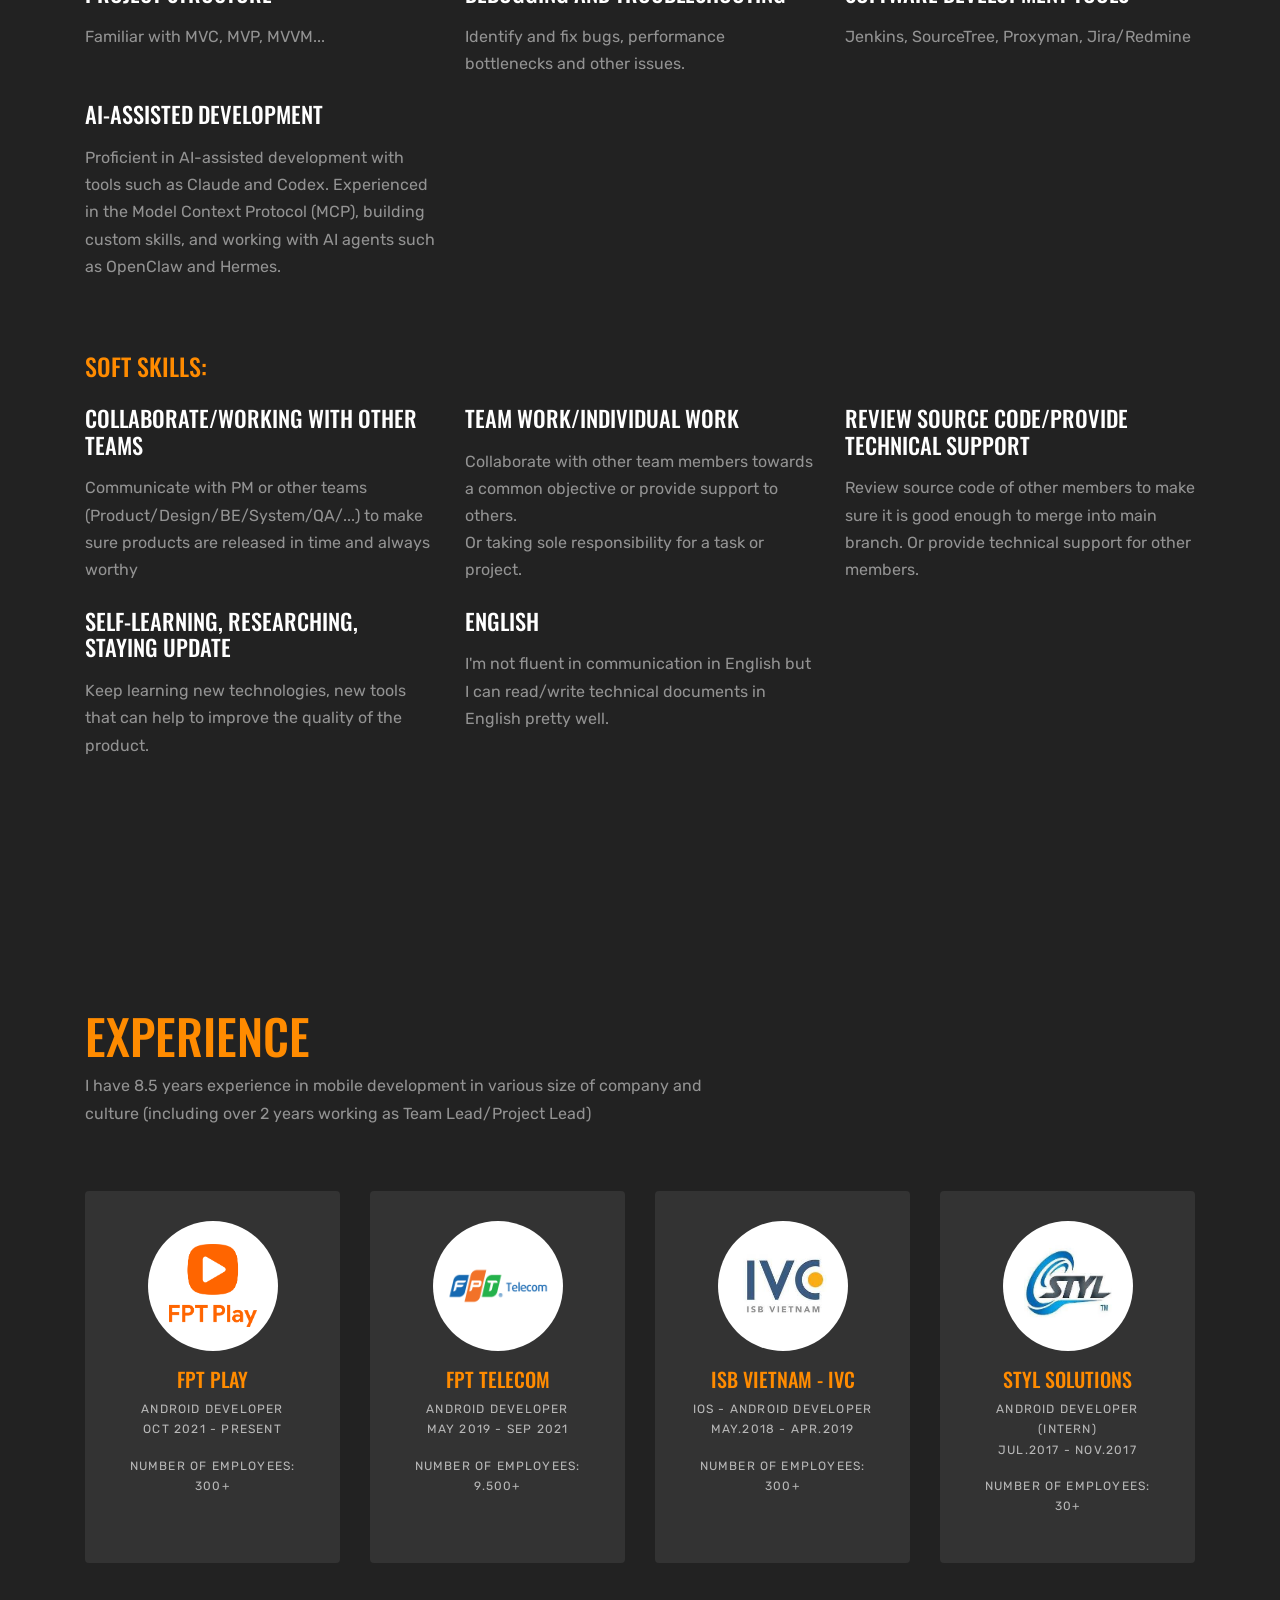
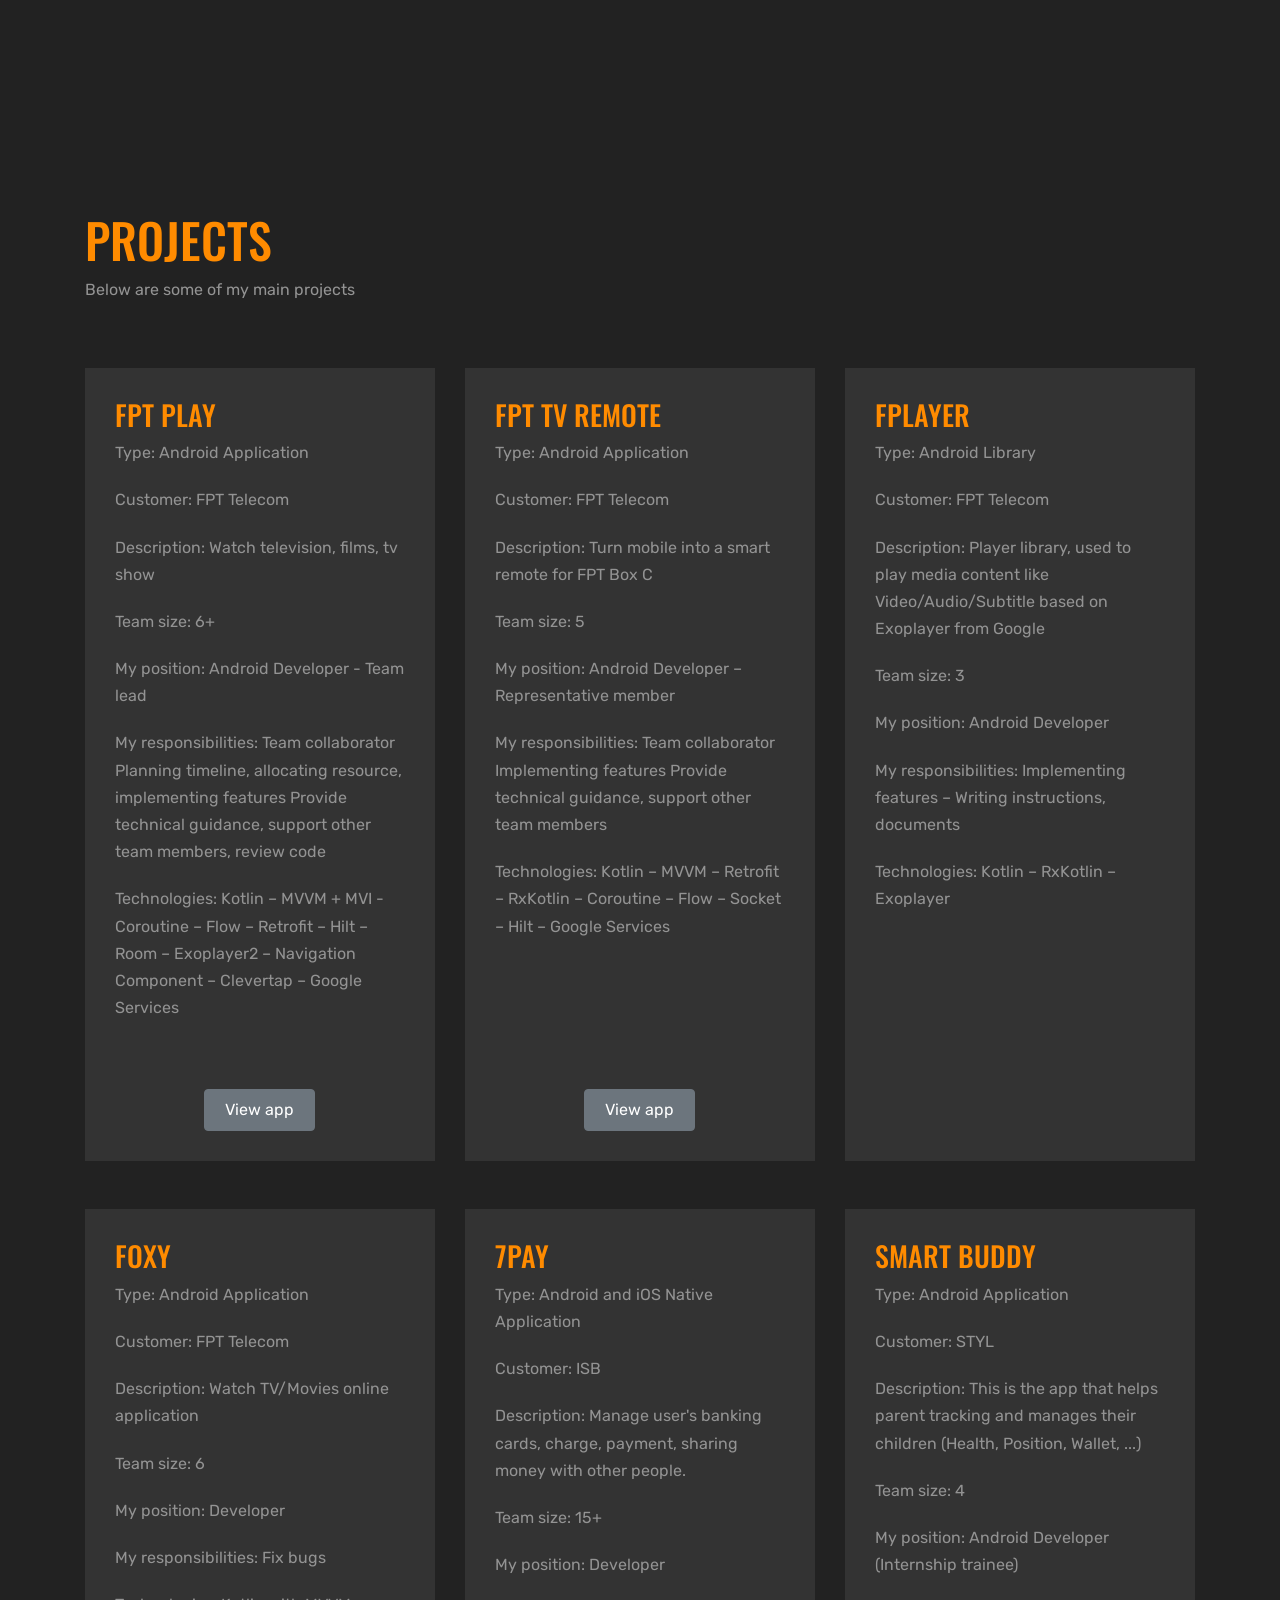
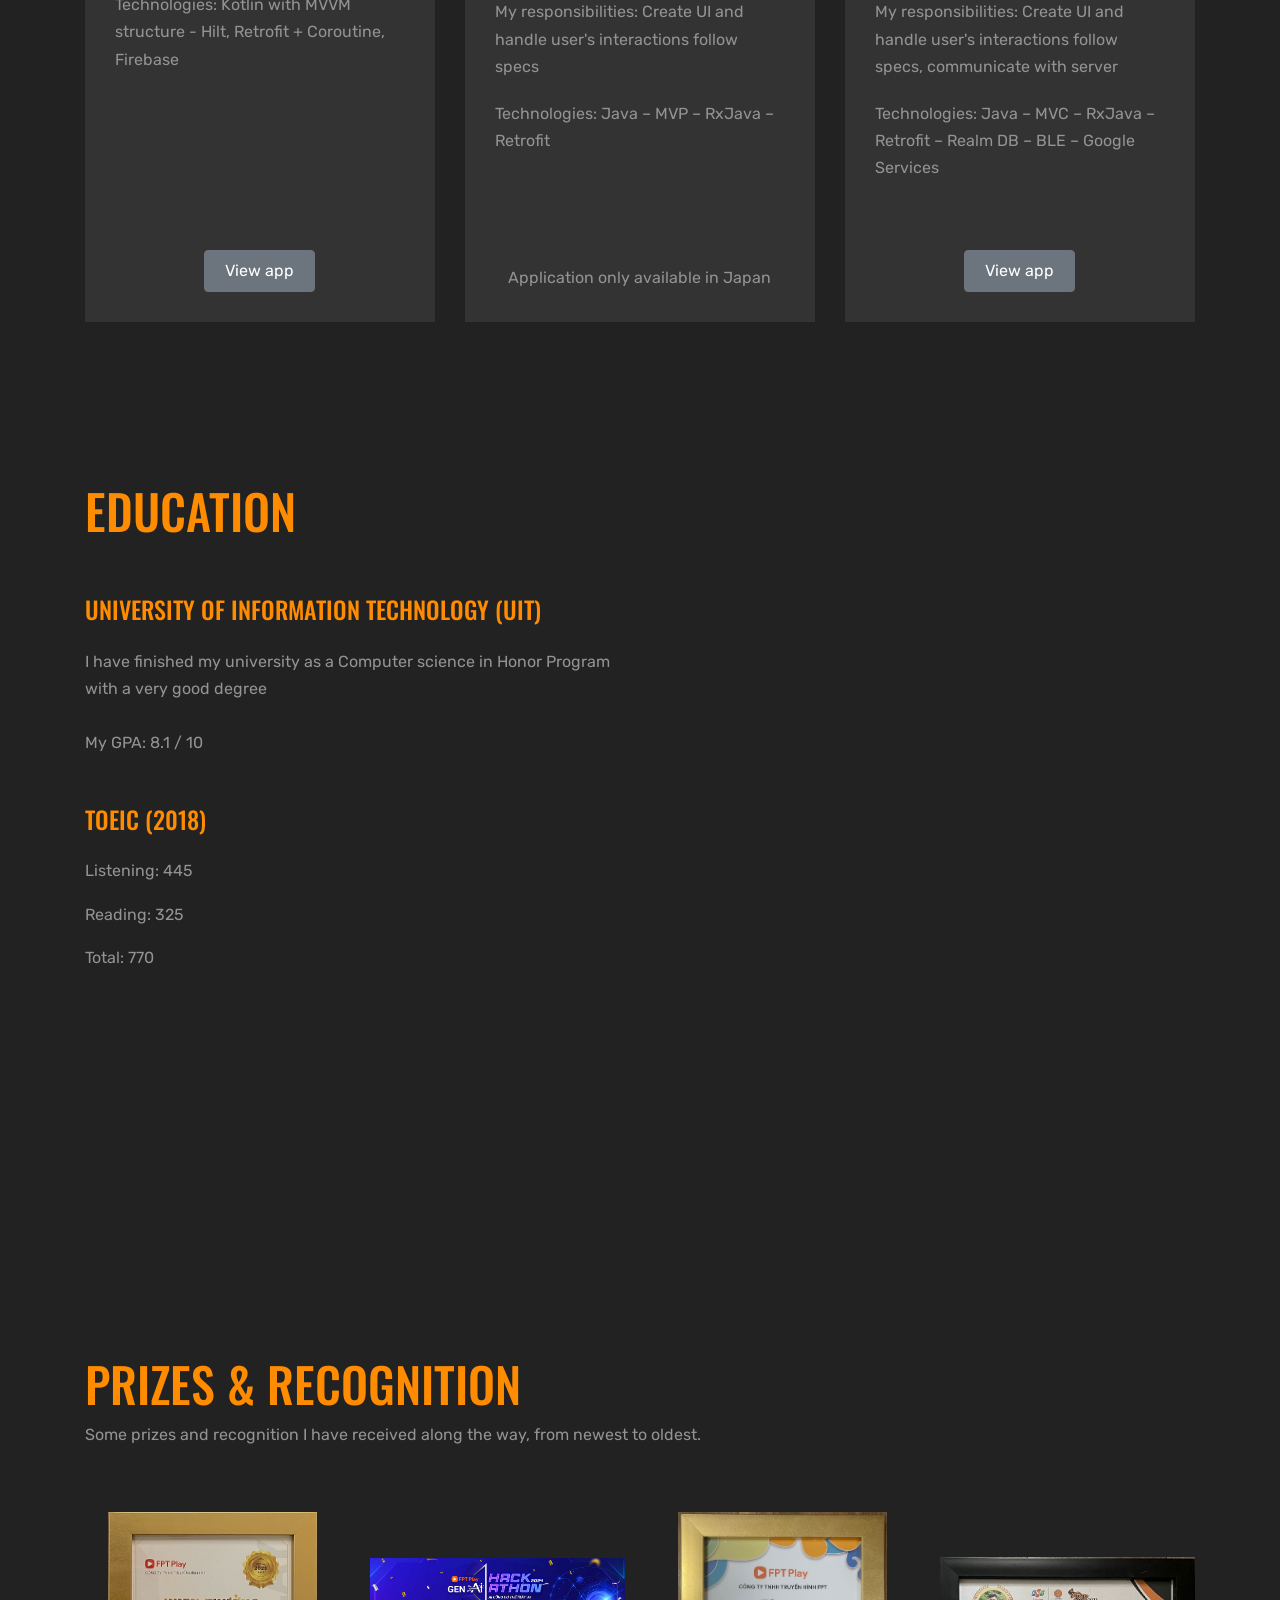
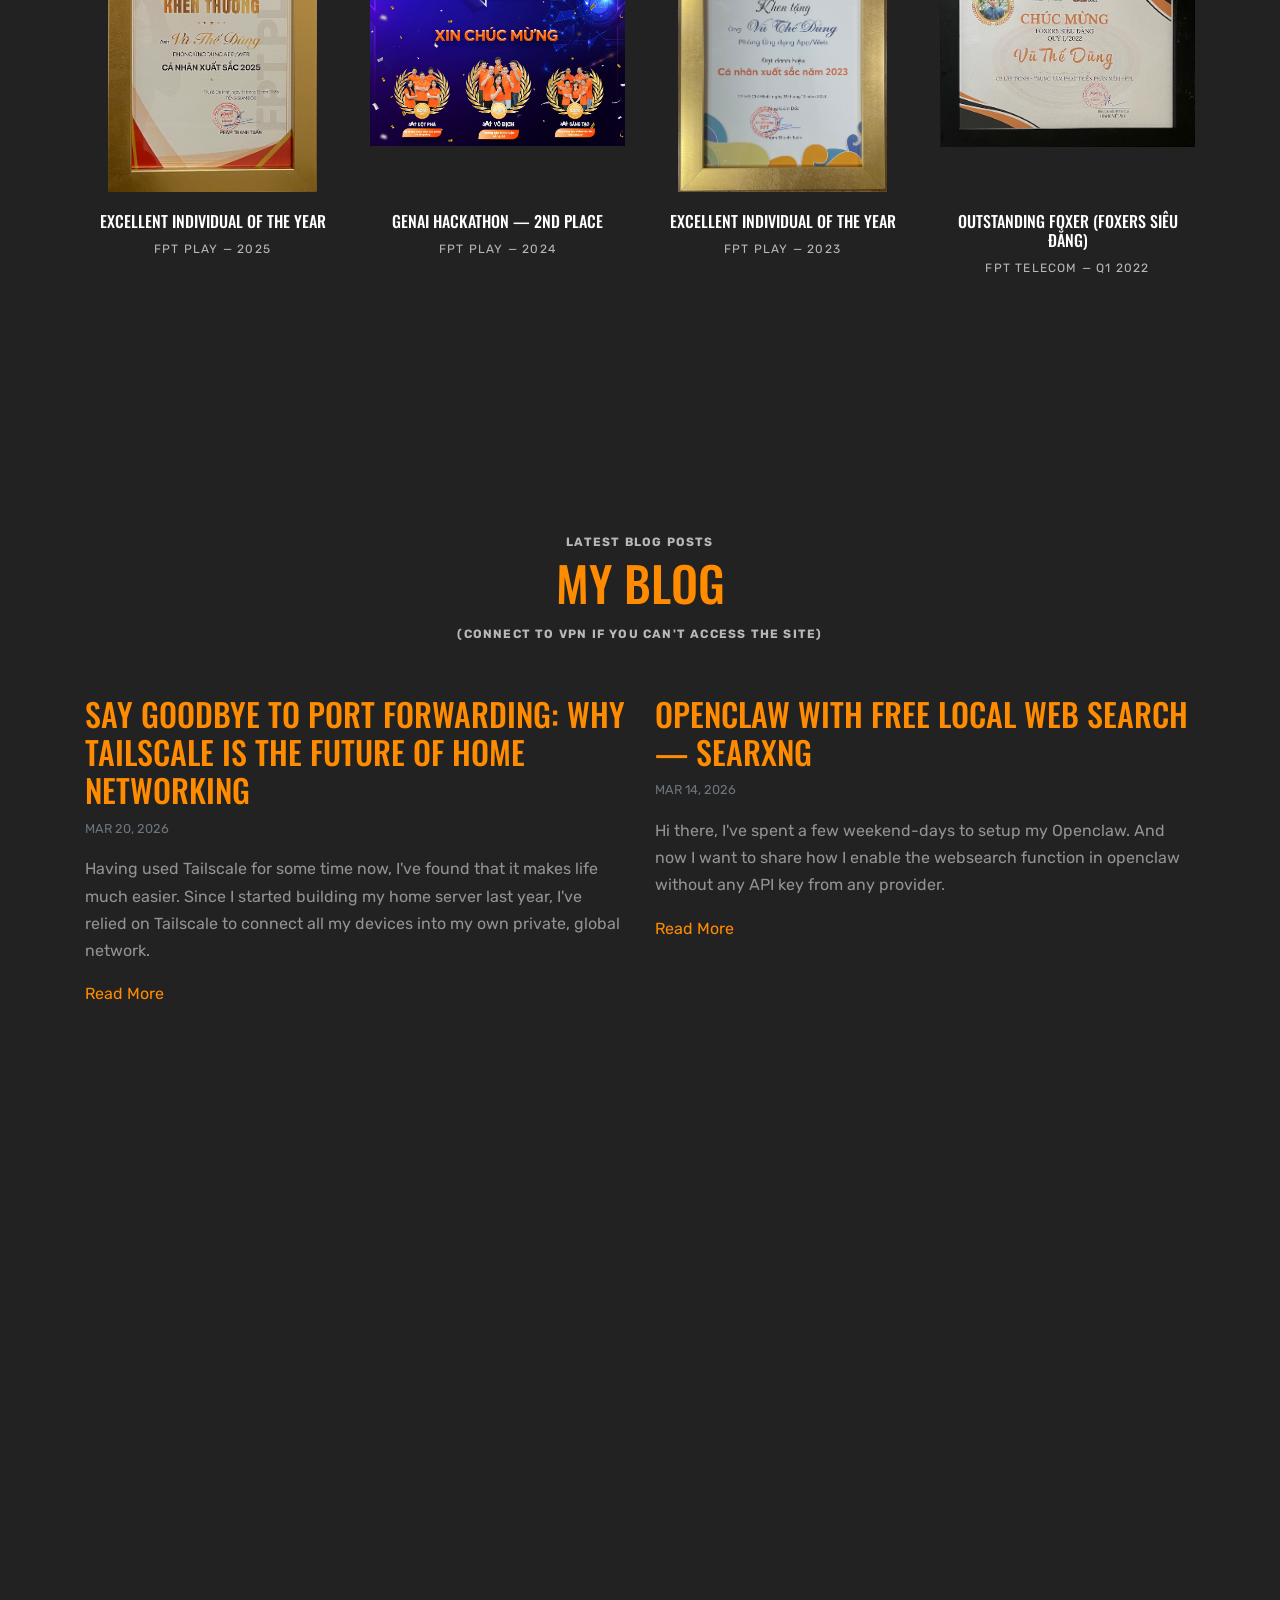
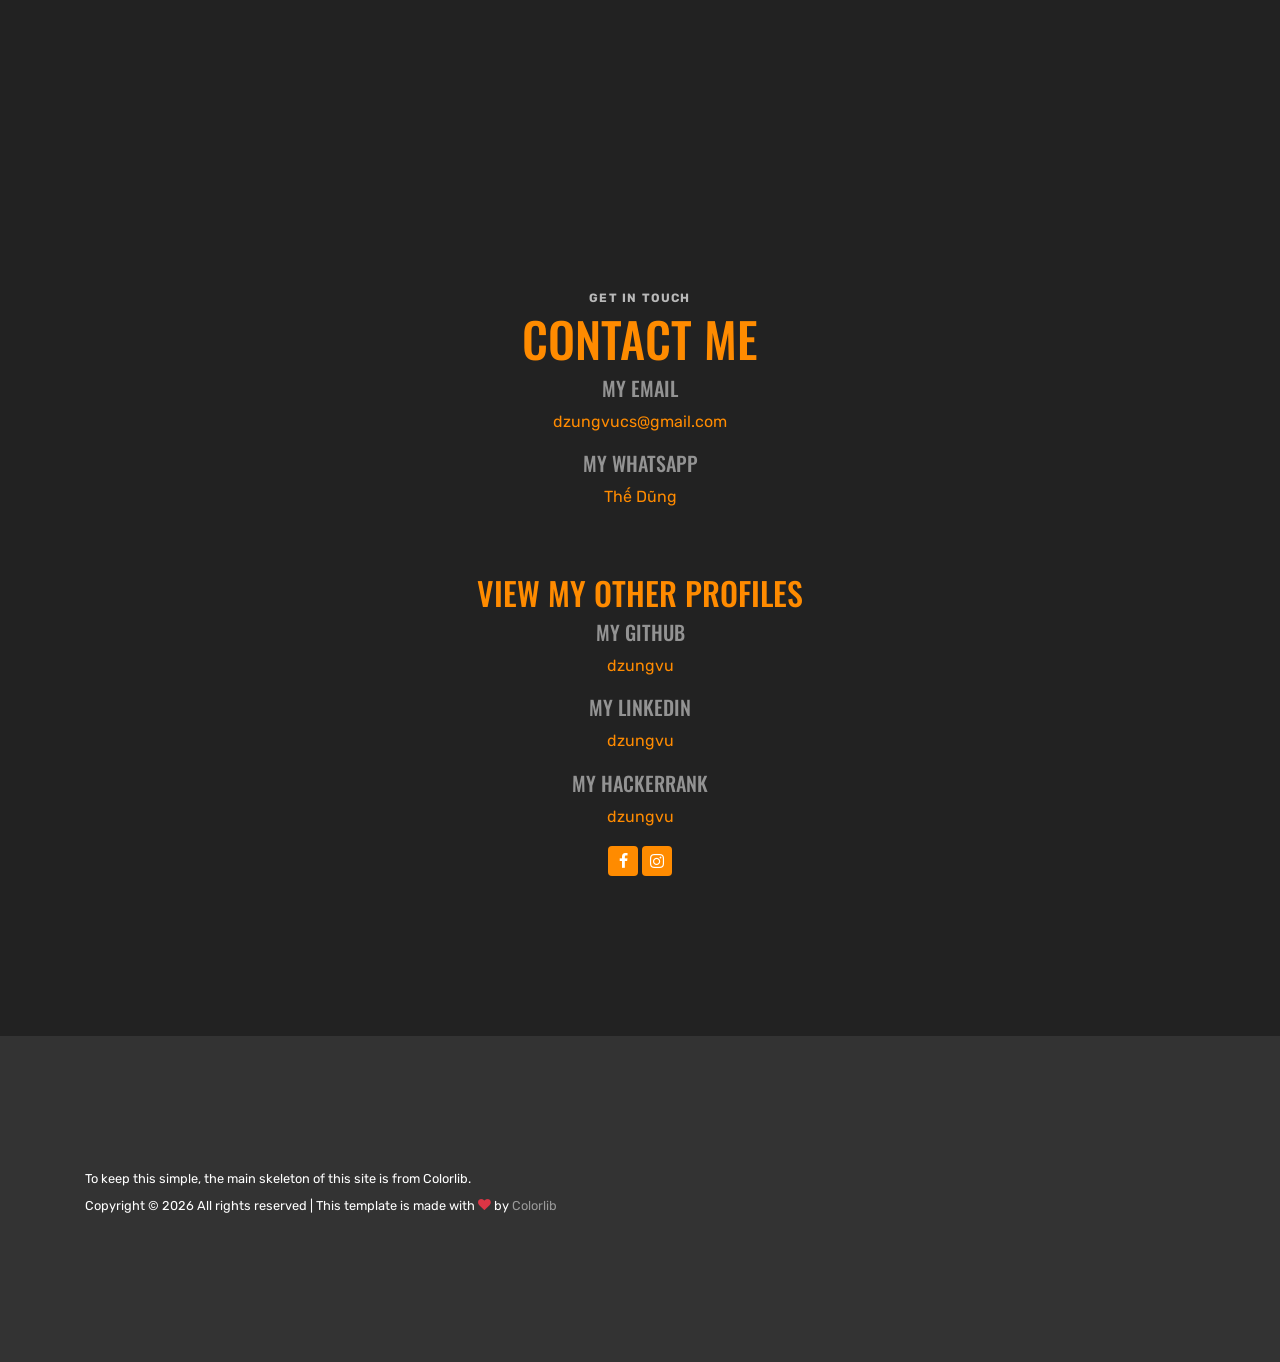
==== commit 014781b6: "feat: split FPT Play from FPT Telecom in experience section - Add FPT Play entry (Oct 2021 - present" ====
--- a/index.html
+++ b/index.html
@@ -270,8 +270,24 @@
       </div>
       <div class="row">
 
-        <div class="col-lg-4 col-md-6 mb-4" data-aos="fade-up" data-aos-delay="200">
-          <a href="https://fpt.vn/vi">
+        <div class="col-lg-3 col-md-6 mb-4" data-aos="fade-up" data-aos-delay="300">
+          <a href="https://fptplay.vn" class="block-team-member-1-link">
+            <div class="block-team-member-1 text-center rounded">
+              <figure>
+                <span class="logo-badge"><img src="images/fptplaylogo.png" alt="FPT Play logo" class="img-fluid"></span>
+              </figure>
+              <h3 class="font-size-20 text-black">FPT Play</h3>
+              <span class="d-block font-gray-5 letter-spacing-1 text-uppercase font-size-12 mb-3">Android
+                Developer<br>
+                Oct 2021 - Present</span>
+              <span class="d-block font-gray-5 letter-spacing-1 text-uppercase font-size-12 mb-3">Number of employees:
+                300+</span>
+            </div>
+          </a>
+        </div>
+
+        <div class="col-lg-3 col-md-6 mb-4" data-aos="fade-up" data-aos-delay="200">
+          <a href="https://fpt.vn/vi" class="block-team-member-1-link">
             <div class="block-team-member-1 text-center rounded">
               <figure>
                 <img src="images/logo_fpt_telecom.png" alt="Image" class="img-fluid rounded-circle">
@@ -279,18 +295,18 @@
               <h3 class="font-size-20 text-white">FPT Telecom</h3>
               <span class="d-block font-gray-5 letter-spacing-1 text-uppercase font-size-12 mb-3">Android
                 Developer<br>
-                May 2019 - Present</span>
+                May 2019 - Sep 2021</span>
               <span class="d-block font-gray-5 letter-spacing-1 text-uppercase font-size-12 mb-3">Number of employees:
                 9.500+</span>
             </div>
           </a>
         </div>
 
-        <div class="col-lg-4 col-md-6 mb-4" data-aos="fade-up" data-aos-delay="100">
-          <a href="https://www.isb-vietnam.com.vn">
+        <div class="col-lg-3 col-md-6 mb-4" data-aos="fade-up" data-aos-delay="100">
+          <a href="https://www.isb-vietnam.com.vn" class="block-team-member-1-link">
             <div class="block-team-member-1 text-center rounded">
               <figure>
-                <img src="images/logo_ivc.jpeg" alt="Image" class="img-fluid rounded-circle">
+                <span class="logo-badge"><img src="images/logo_ivc.jpeg" alt="ISB Vietnam - IVC logo" class="img-fluid"></span>
               </figure>
               <h3 class="font-size-20 text-black">ISB Vietnam - IVC</h3>
               <span class="d-block font-gray-5 letter-spacing-1 text-uppercase font-size-12 mb-3">iOS - Android
@@ -302,11 +318,11 @@
           </a>
         </div>
 
-        <div class="col-lg-4 col-md-6 mb-4" data-aos="fade-up">
-          <a href="https://styl.com.sg">
+        <div class="col-lg-3 col-md-6 mb-4" data-aos="fade-up">
+          <a href="https://styl.com.sg" class="block-team-member-1-link">
             <div class="block-team-member-1 text-center rounded">
               <figure>
-                <img src="images/logo_styl.jpeg" alt="Image" class="img-fluid rounded-circle">
+                <span class="logo-badge"><img src="images/logo_styl.jpeg" alt="STYL Solutions logo" class="img-fluid"></span>
               </figure>
               <h3 class="font-size-20 text-black">STYL Solutions</h3>
               <span class="d-block font-gray-5 letter-spacing-1 text-uppercase font-size-12 mb-3">Android Developer
--- a/css/style.css
+++ b/css/style.css
@@ -1382,13 +1382,33 @@
   background: #333;
   position: relative;
   top: 0;
+  height: 100%;
   -webkit-transition: .15s all ease-in-out;
   -o-transition: .15s all ease-in-out;
   transition: .15s all ease-in-out;
 }
 
+.block-team-member-1-link {
+  display: block;
+  height: 100%;
+}
+
 .block-team-member-1 figure img {
   width: 130px;
+}
+
+.block-team-member-1 figure .logo-badge {
+  width: 130px;
+  height: 130px;
+  border-radius: 50%;
+  background: #fff;
+  display: inline-flex;
+  align-items: center;
+  justify-content: center;
+}
+
+.block-team-member-1 figure .logo-badge img {
+  width: 88px;
 }
 
 .block-team-member-1:hover {
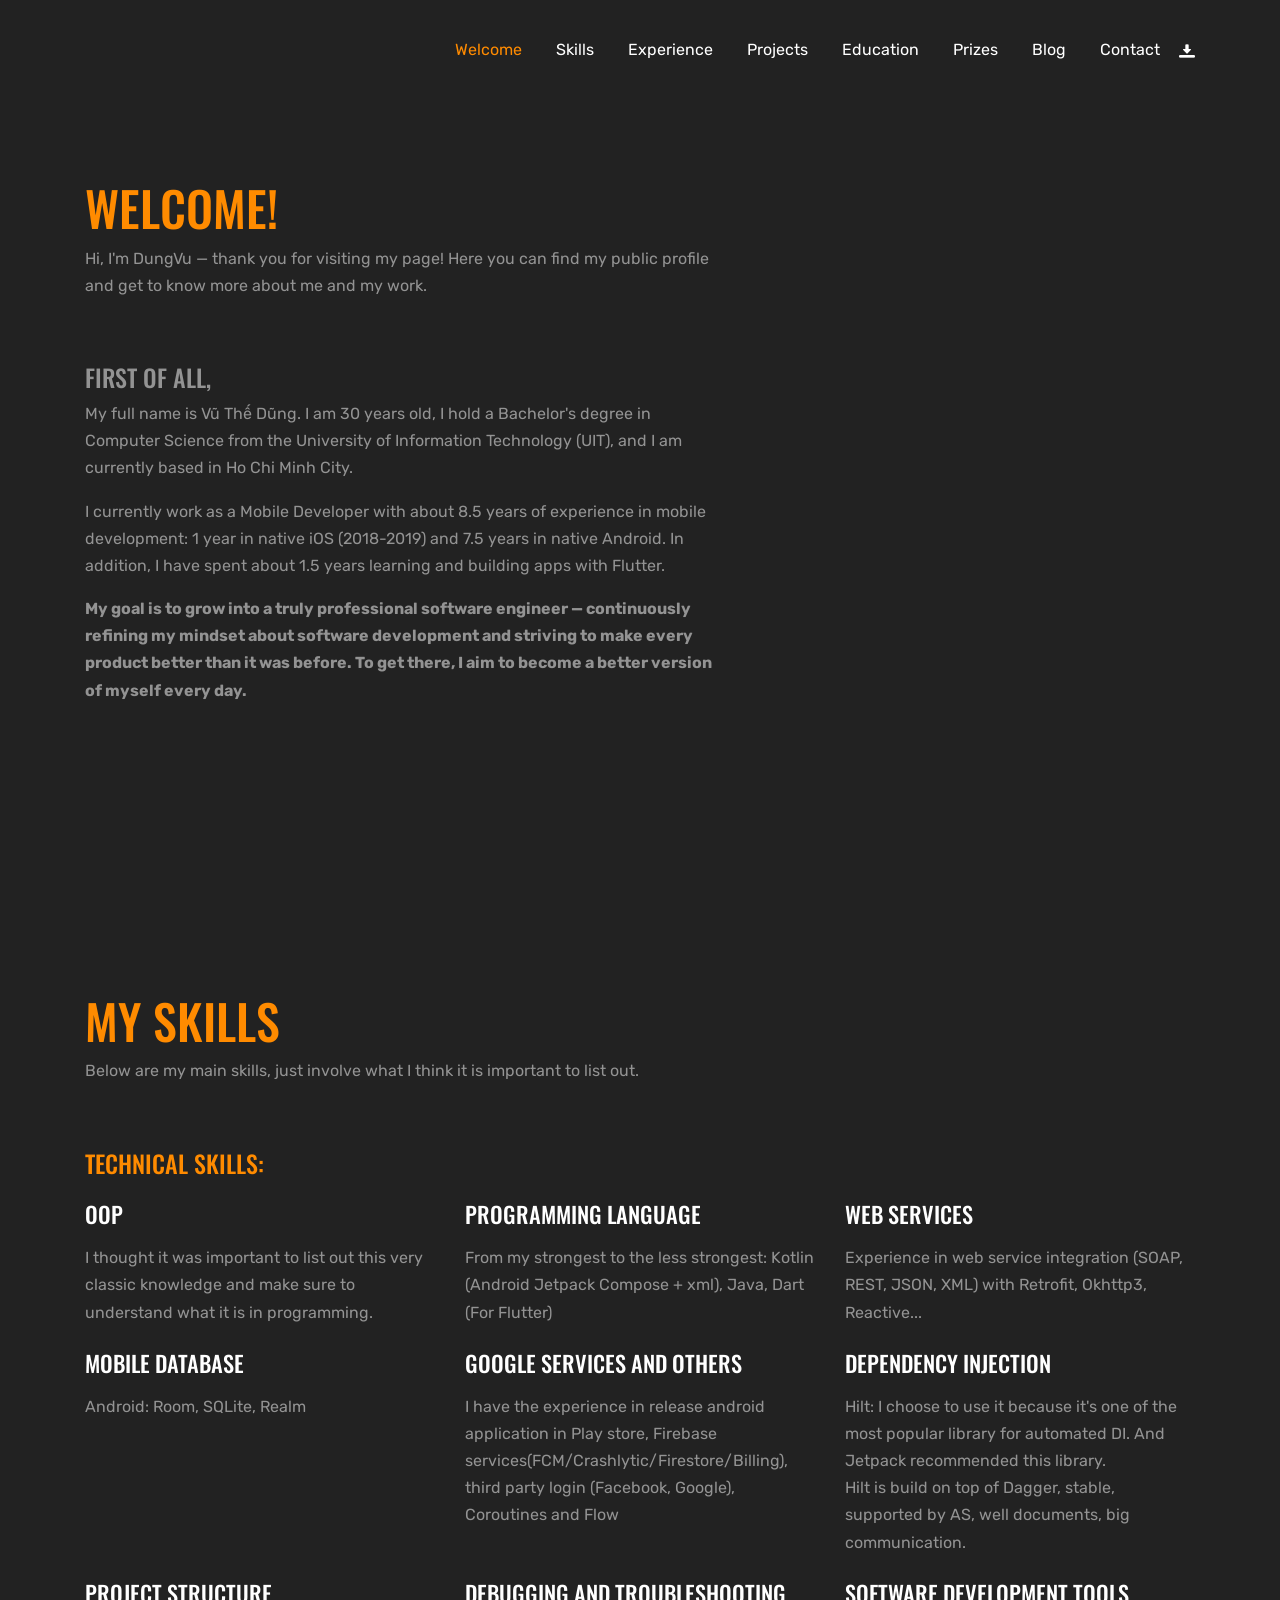
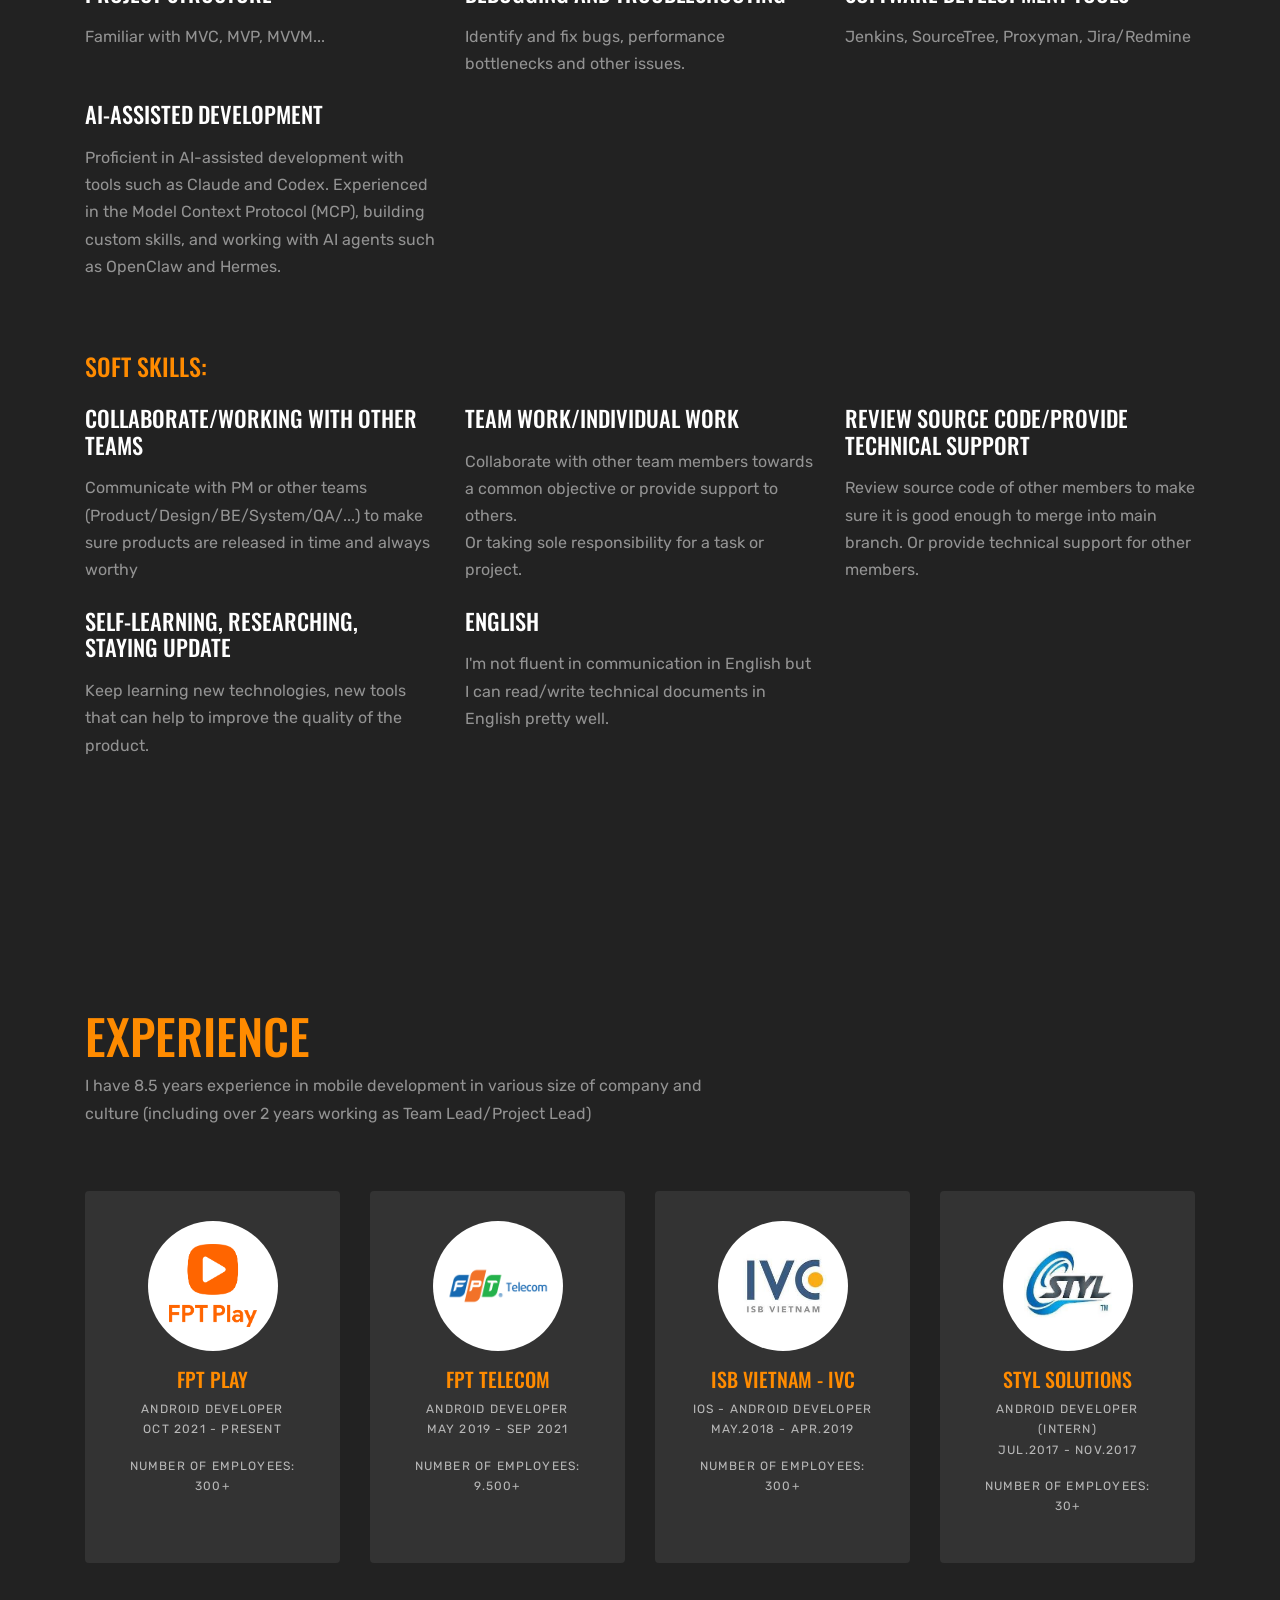
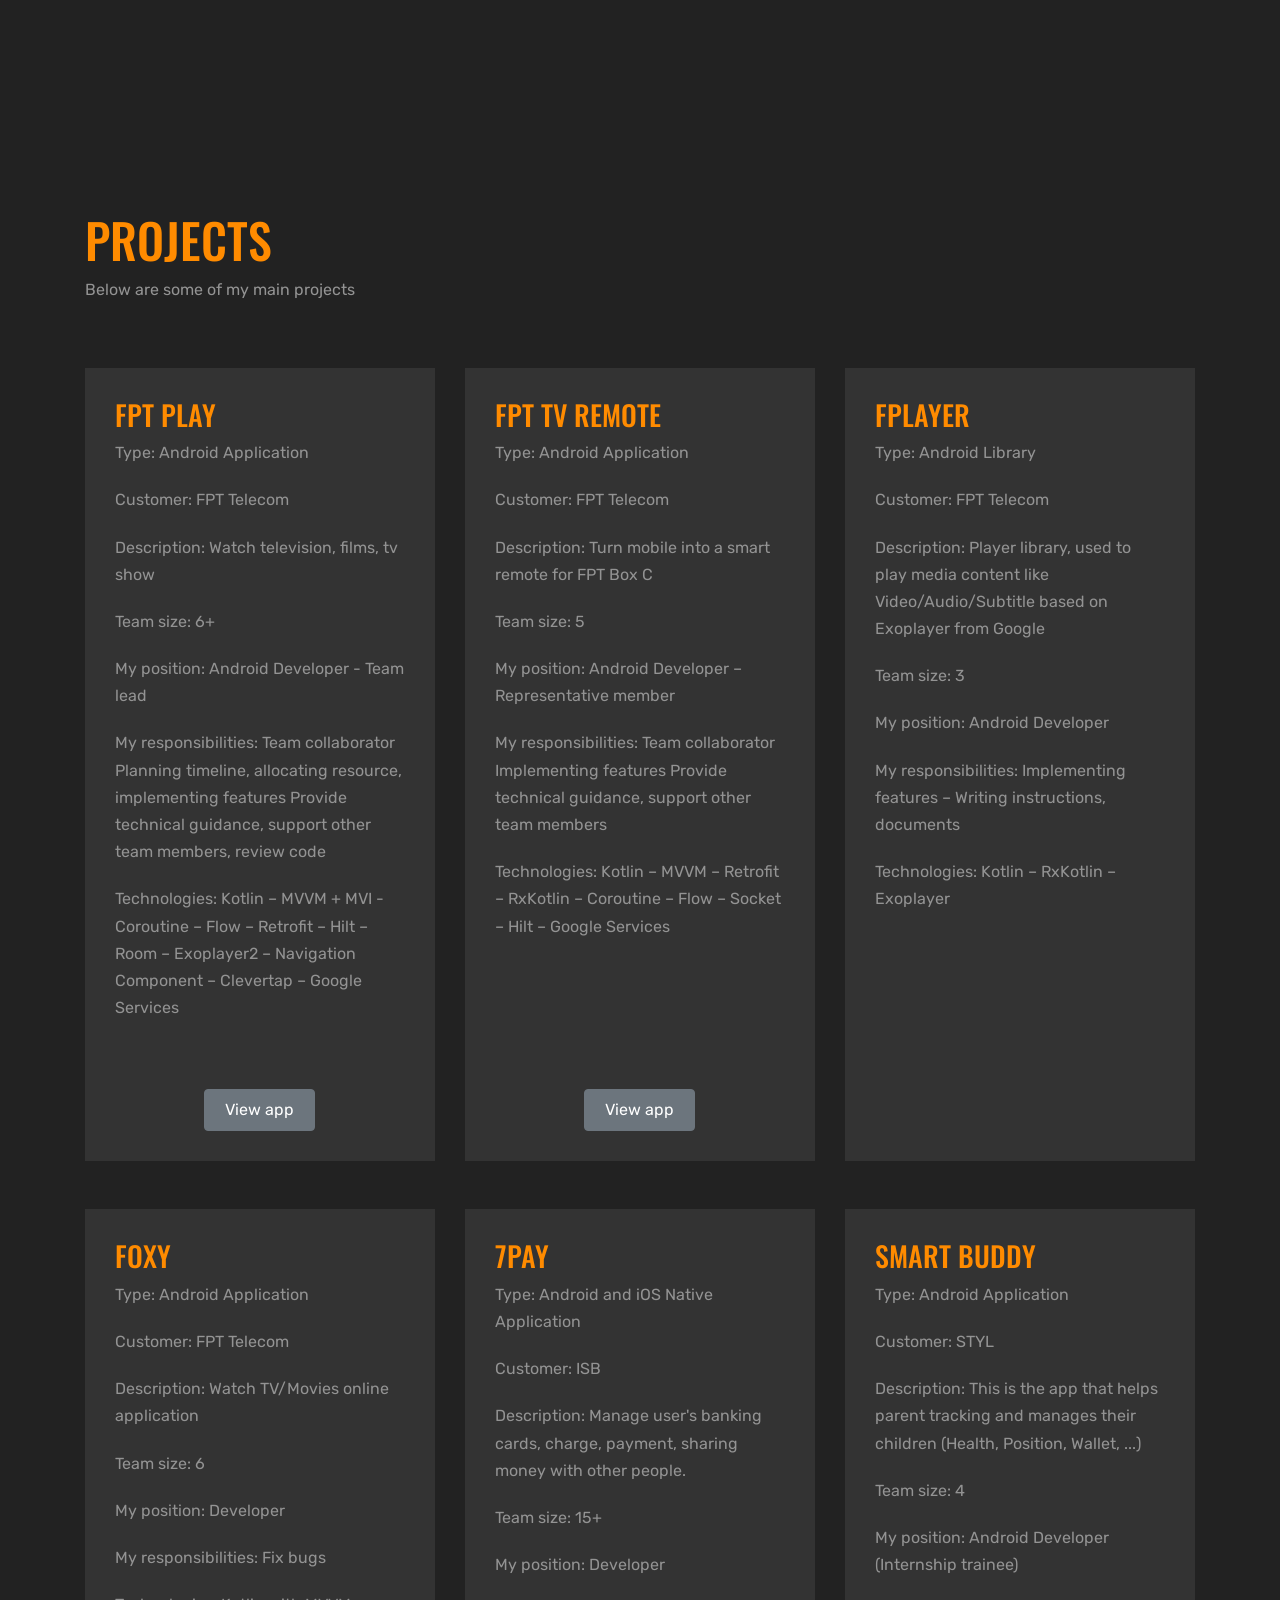
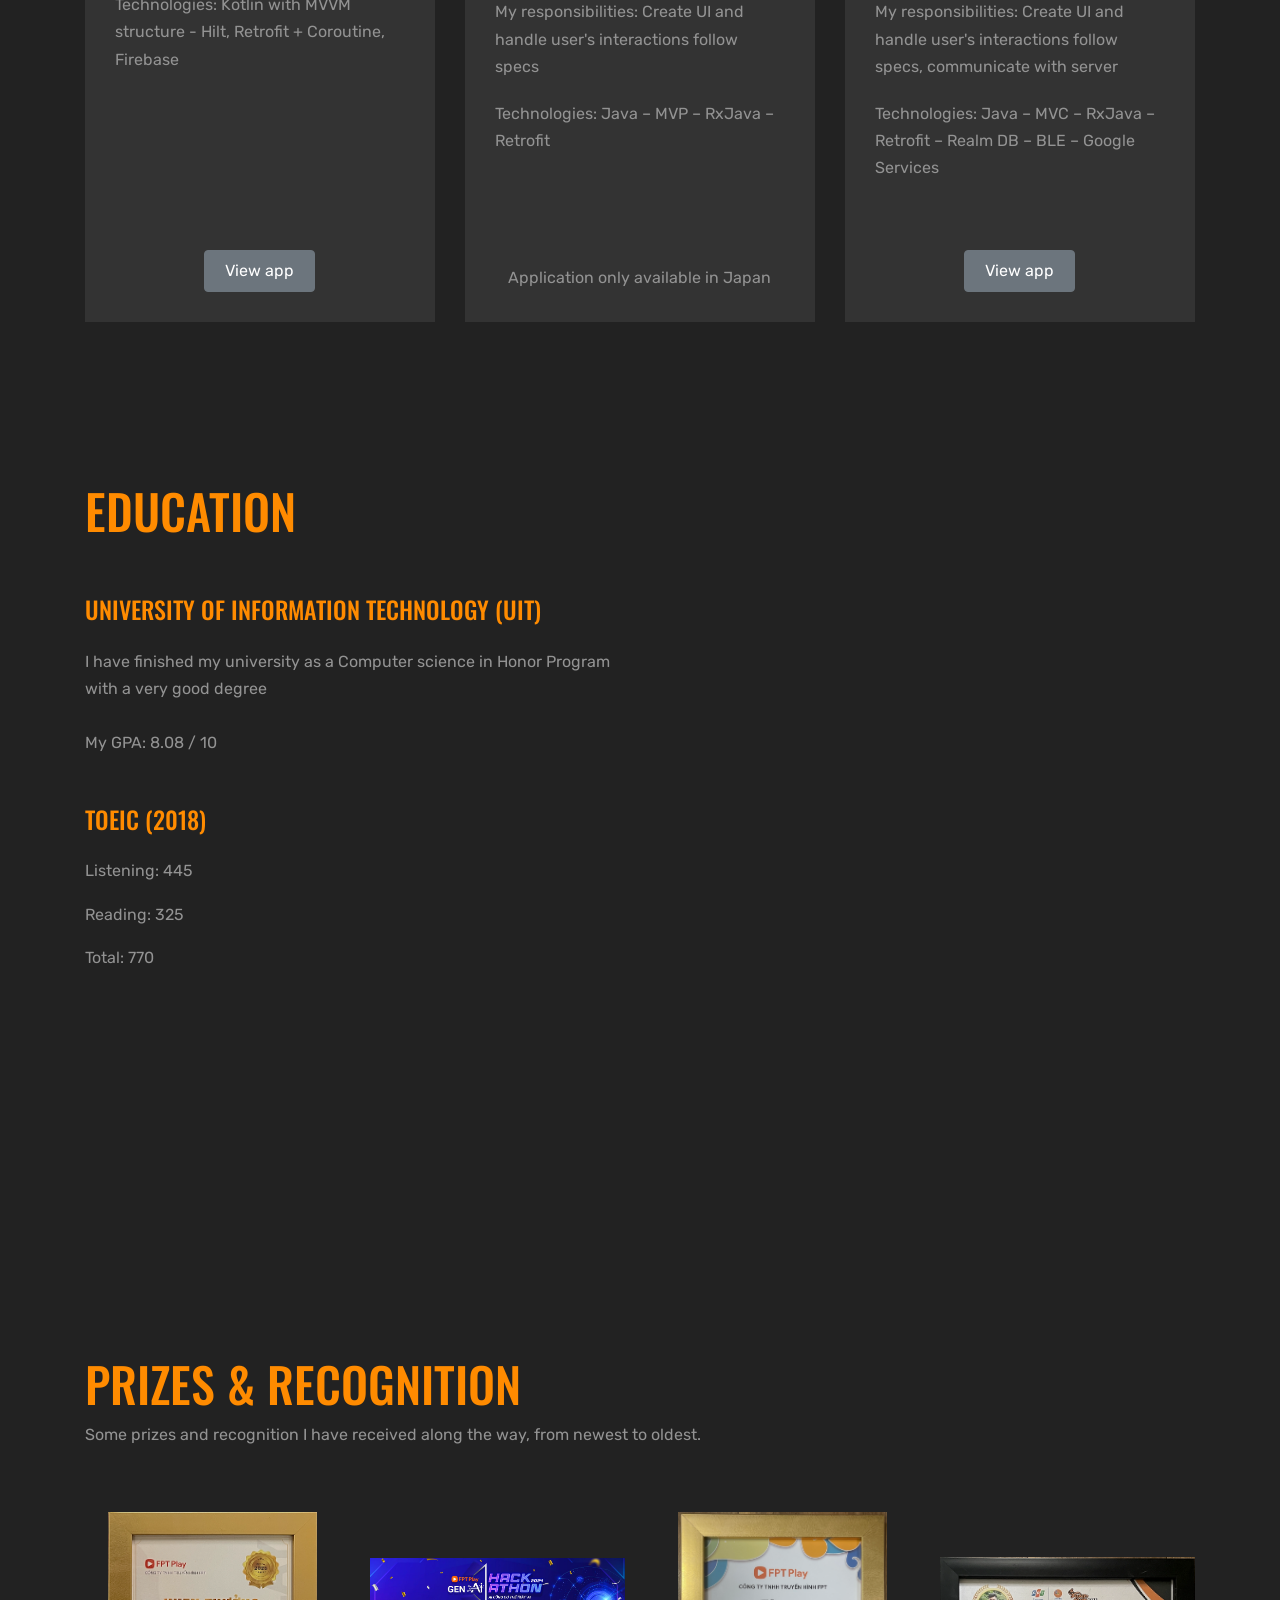
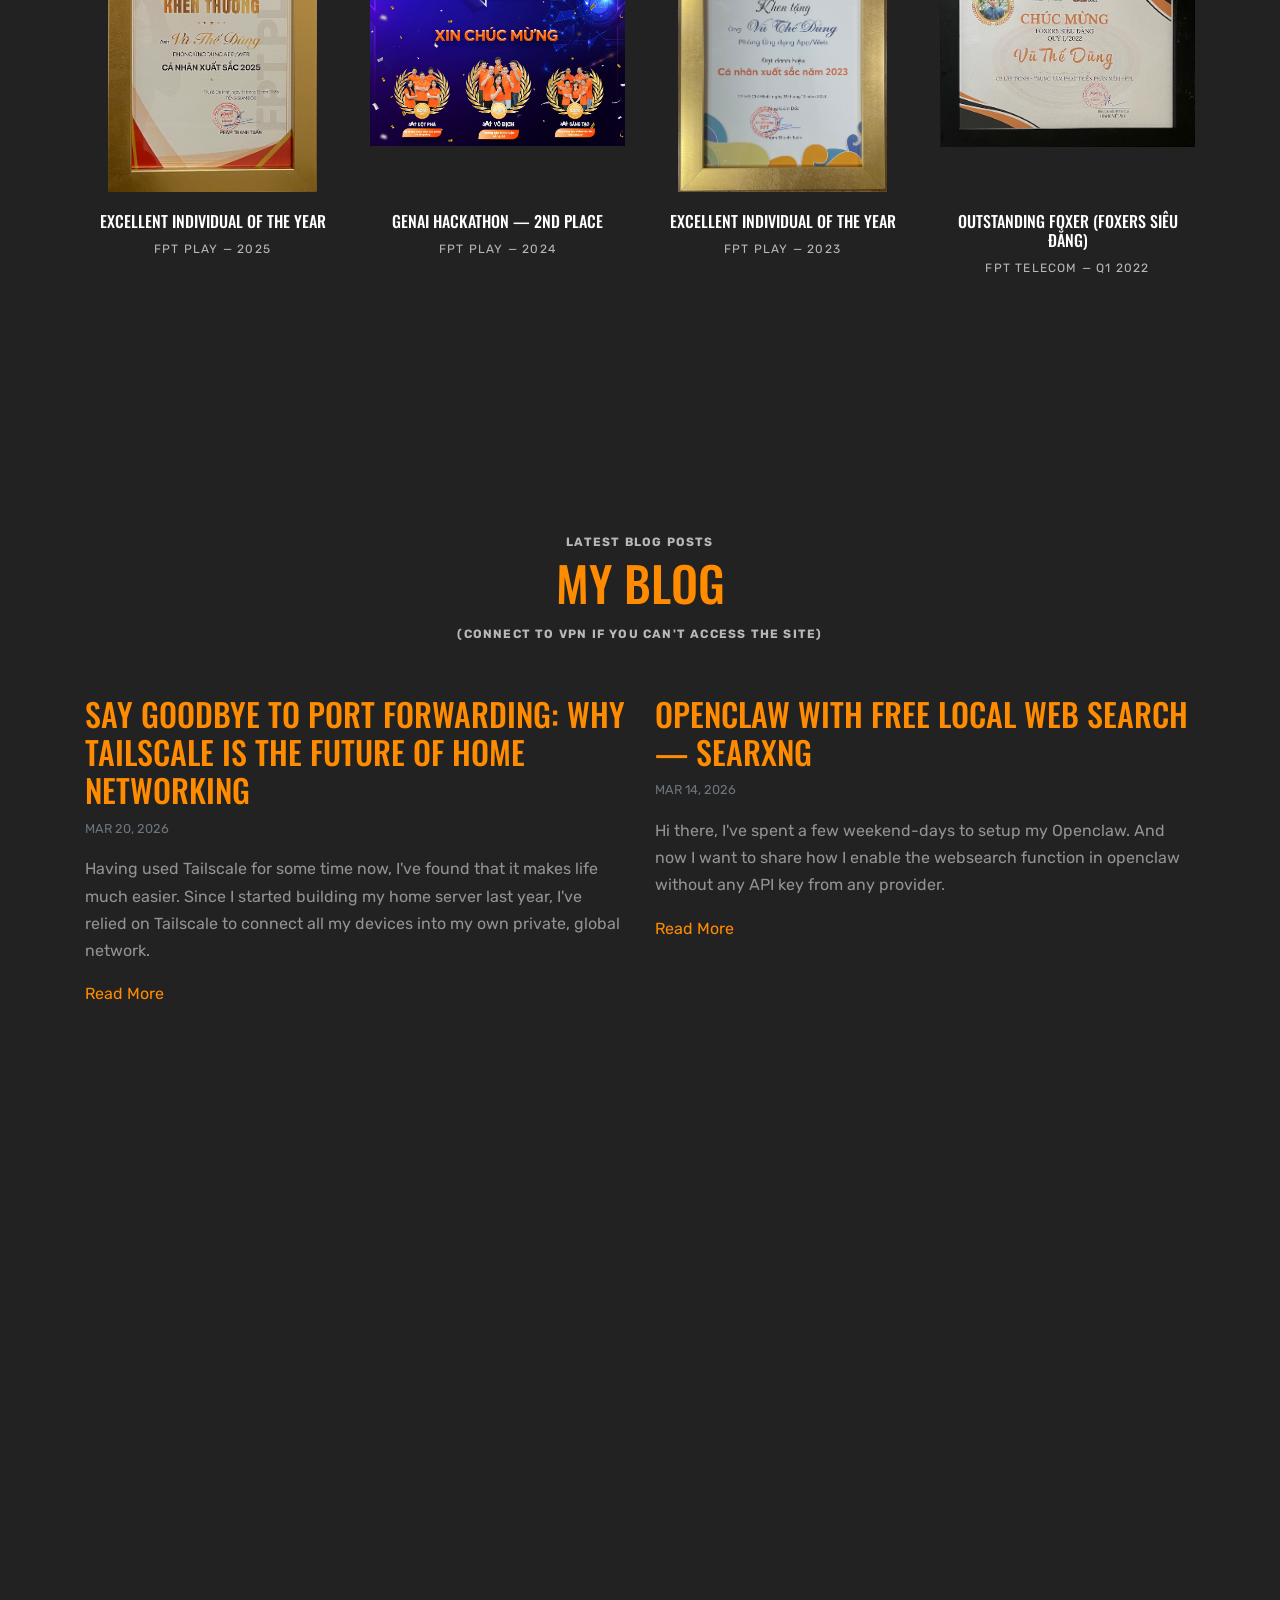
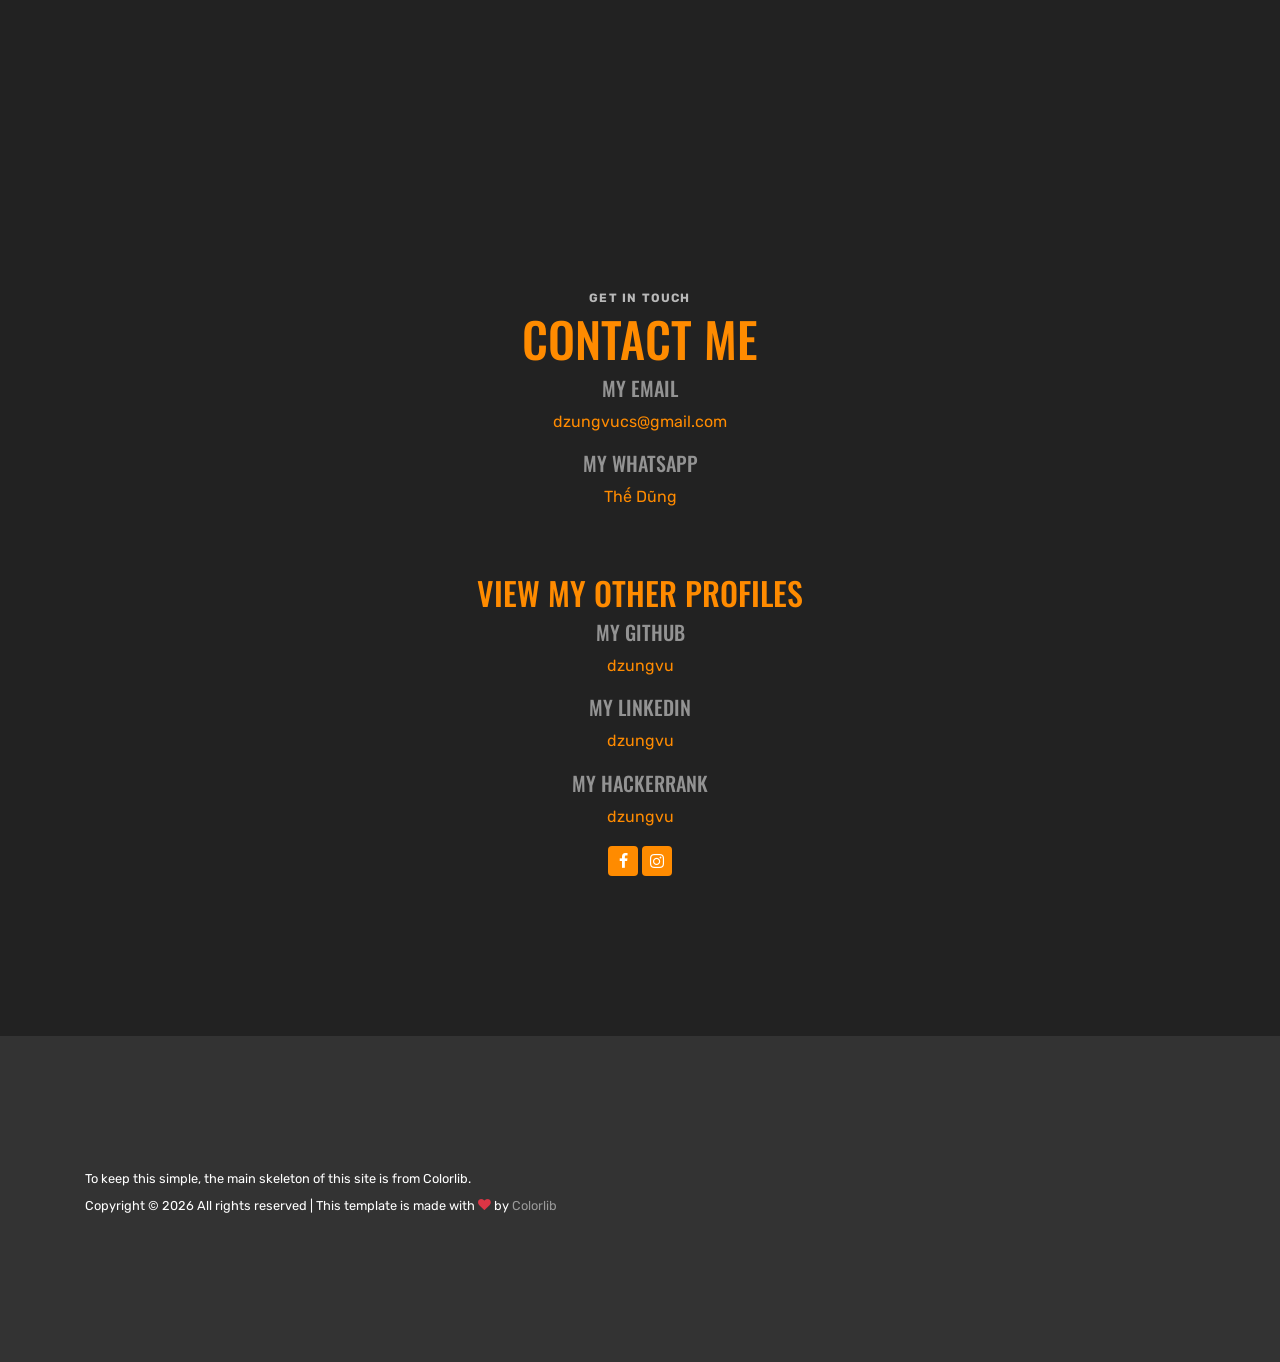
==== commit 207bb387: "fix: correct GPA to 8.08 to match CV and v2" ====
--- a/index.html
+++ b/index.html
@@ -480,7 +480,7 @@
             <div class="mb-5" data-aos="fade-up" data-aos-delay="100">
               <h3 class="text-primary h4 mb-4">University of Information Technology (UIT)</h3>
               <p>I have finished my university as a Computer science in Honor Program with a very good
-                degree<br><br>My GPA: 8.1 / 10</p>
+                degree<br><br>My GPA: 8.08 / 10</p>
             </div>
 
             <div class="mb-5" data-aos="fade-up" data-aos-delay="100">
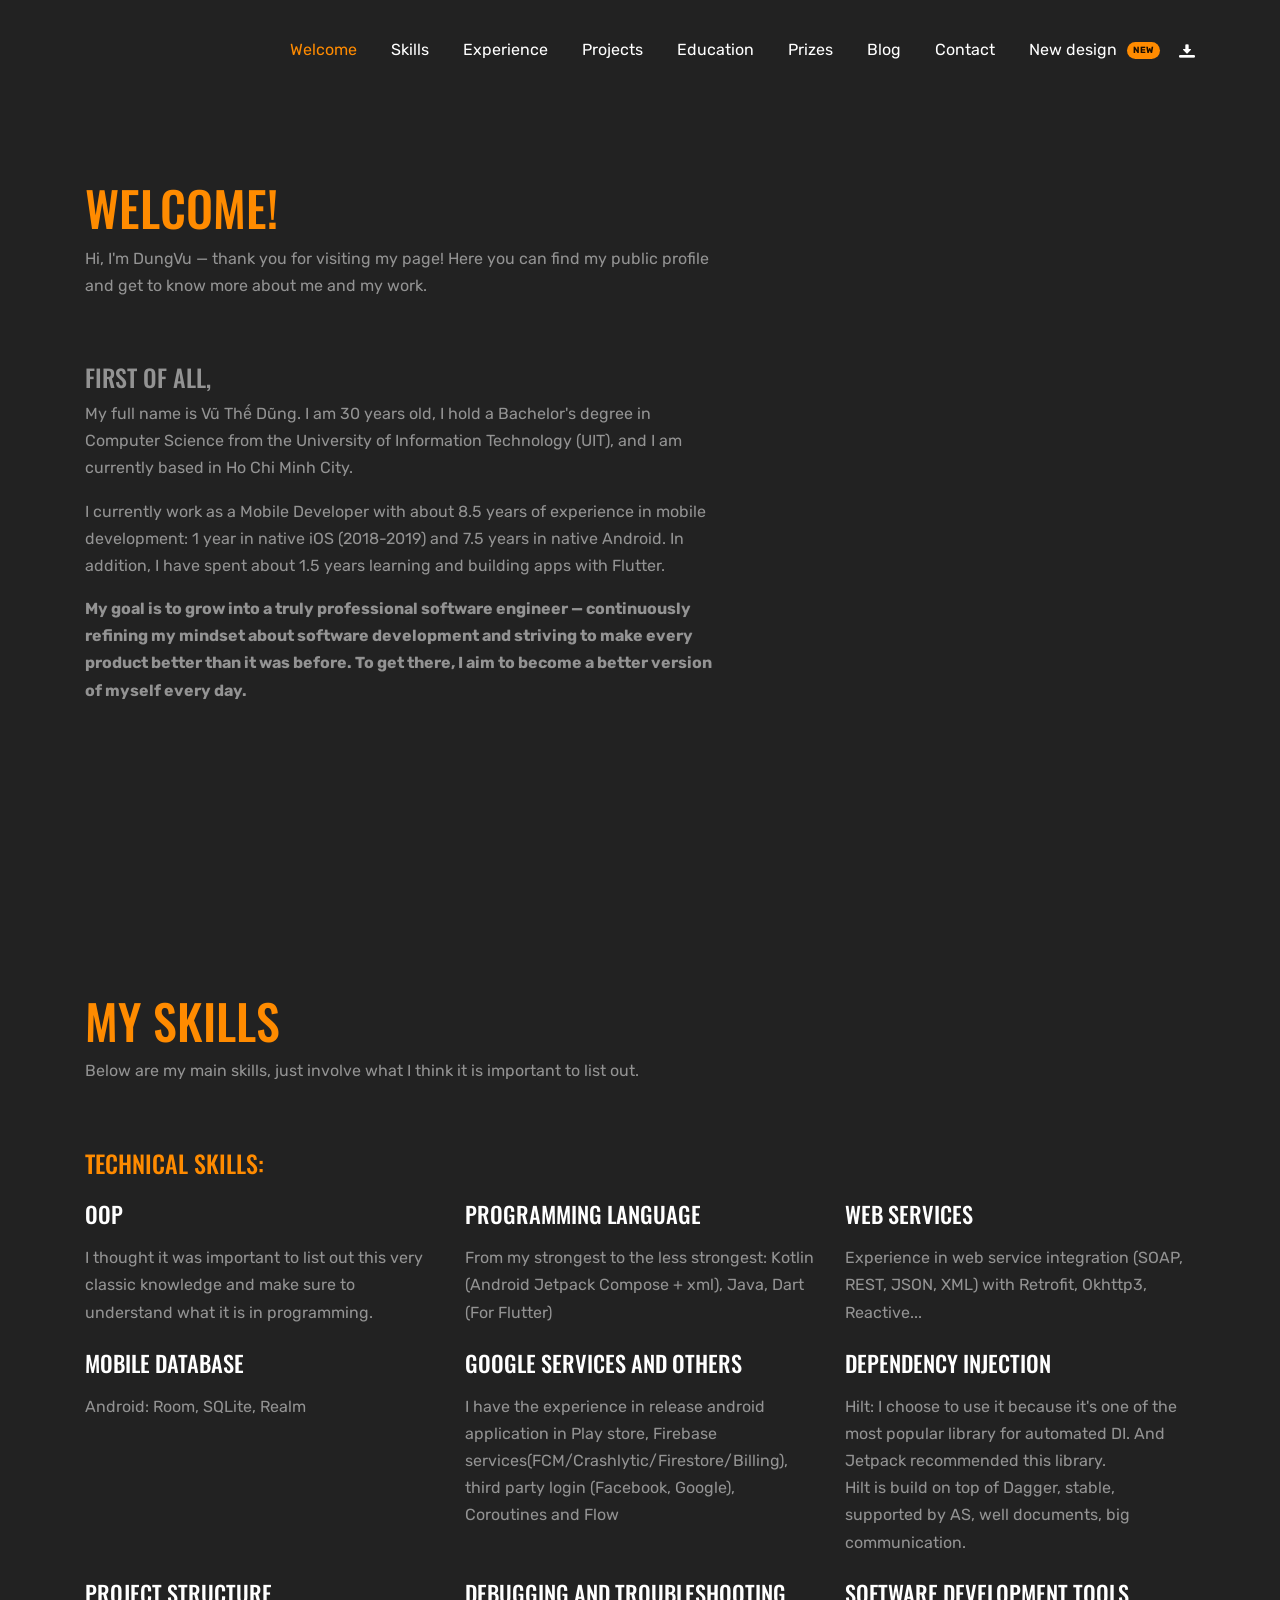
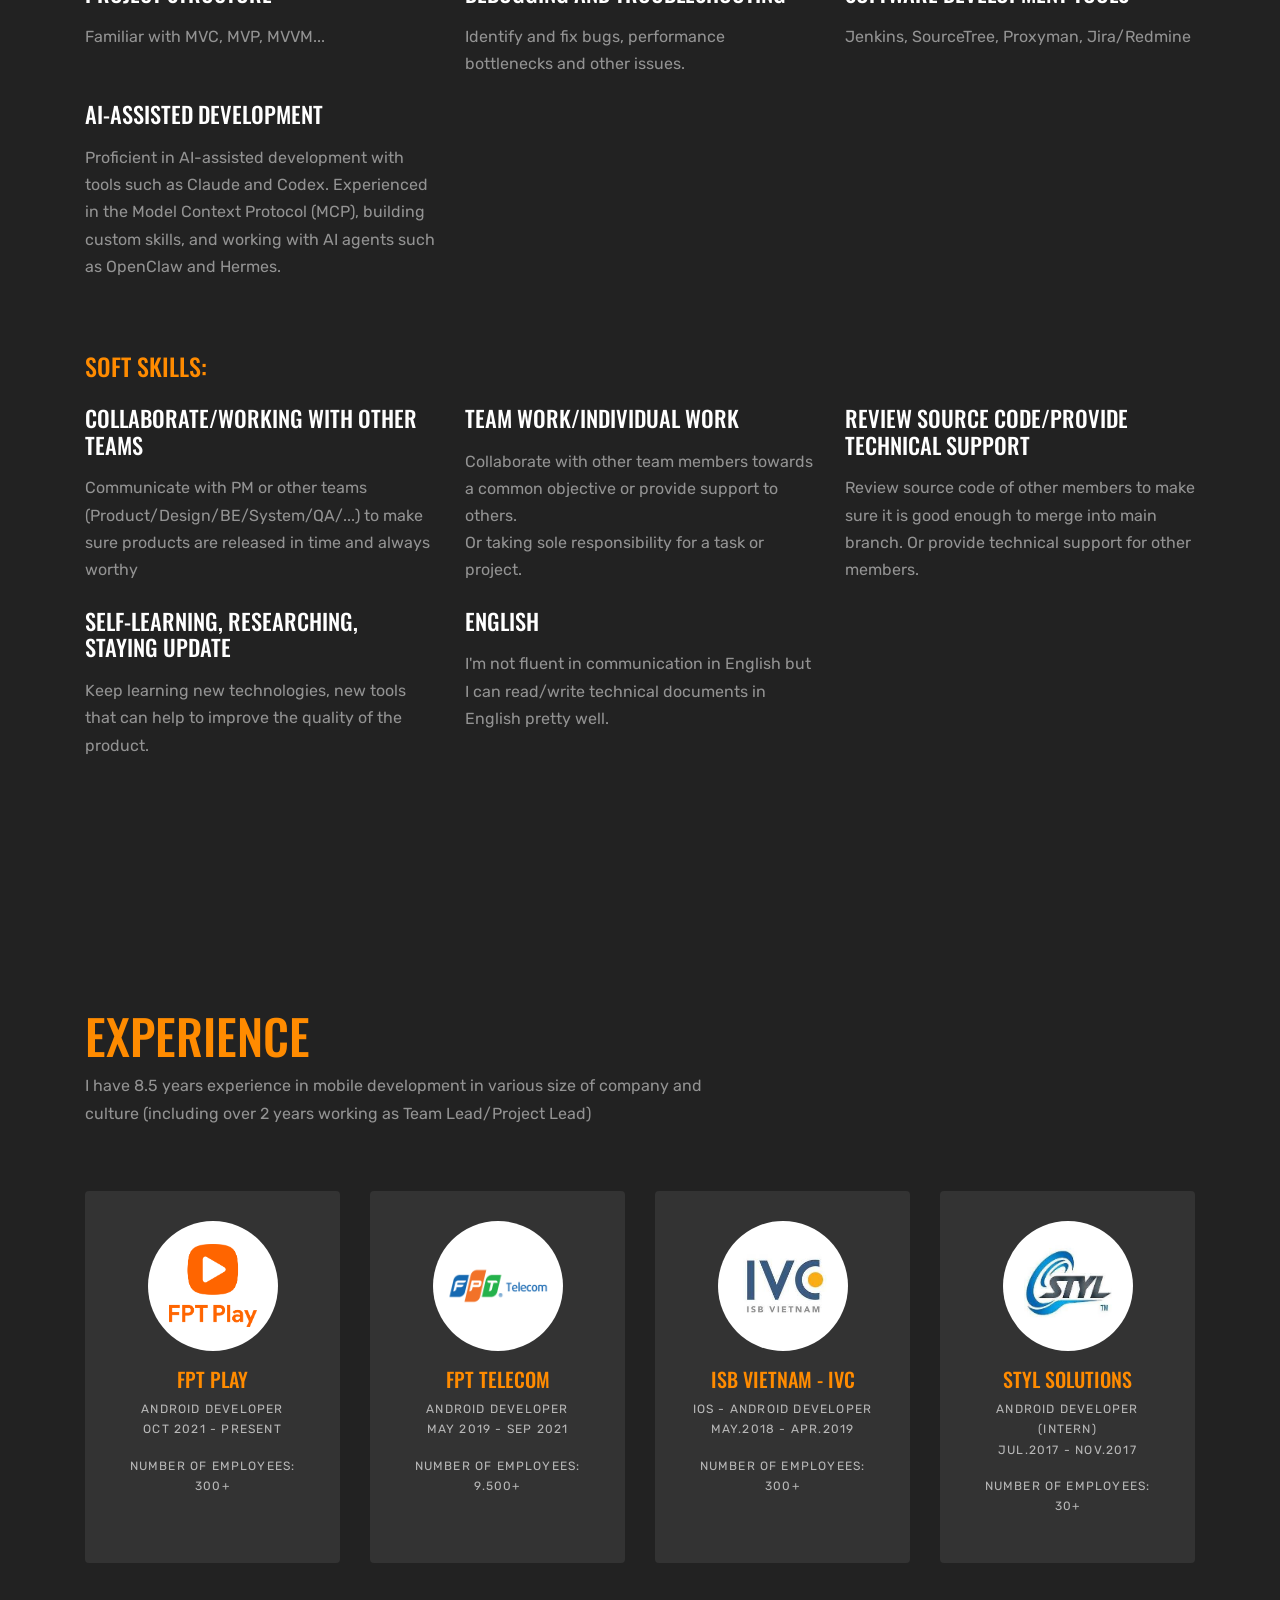
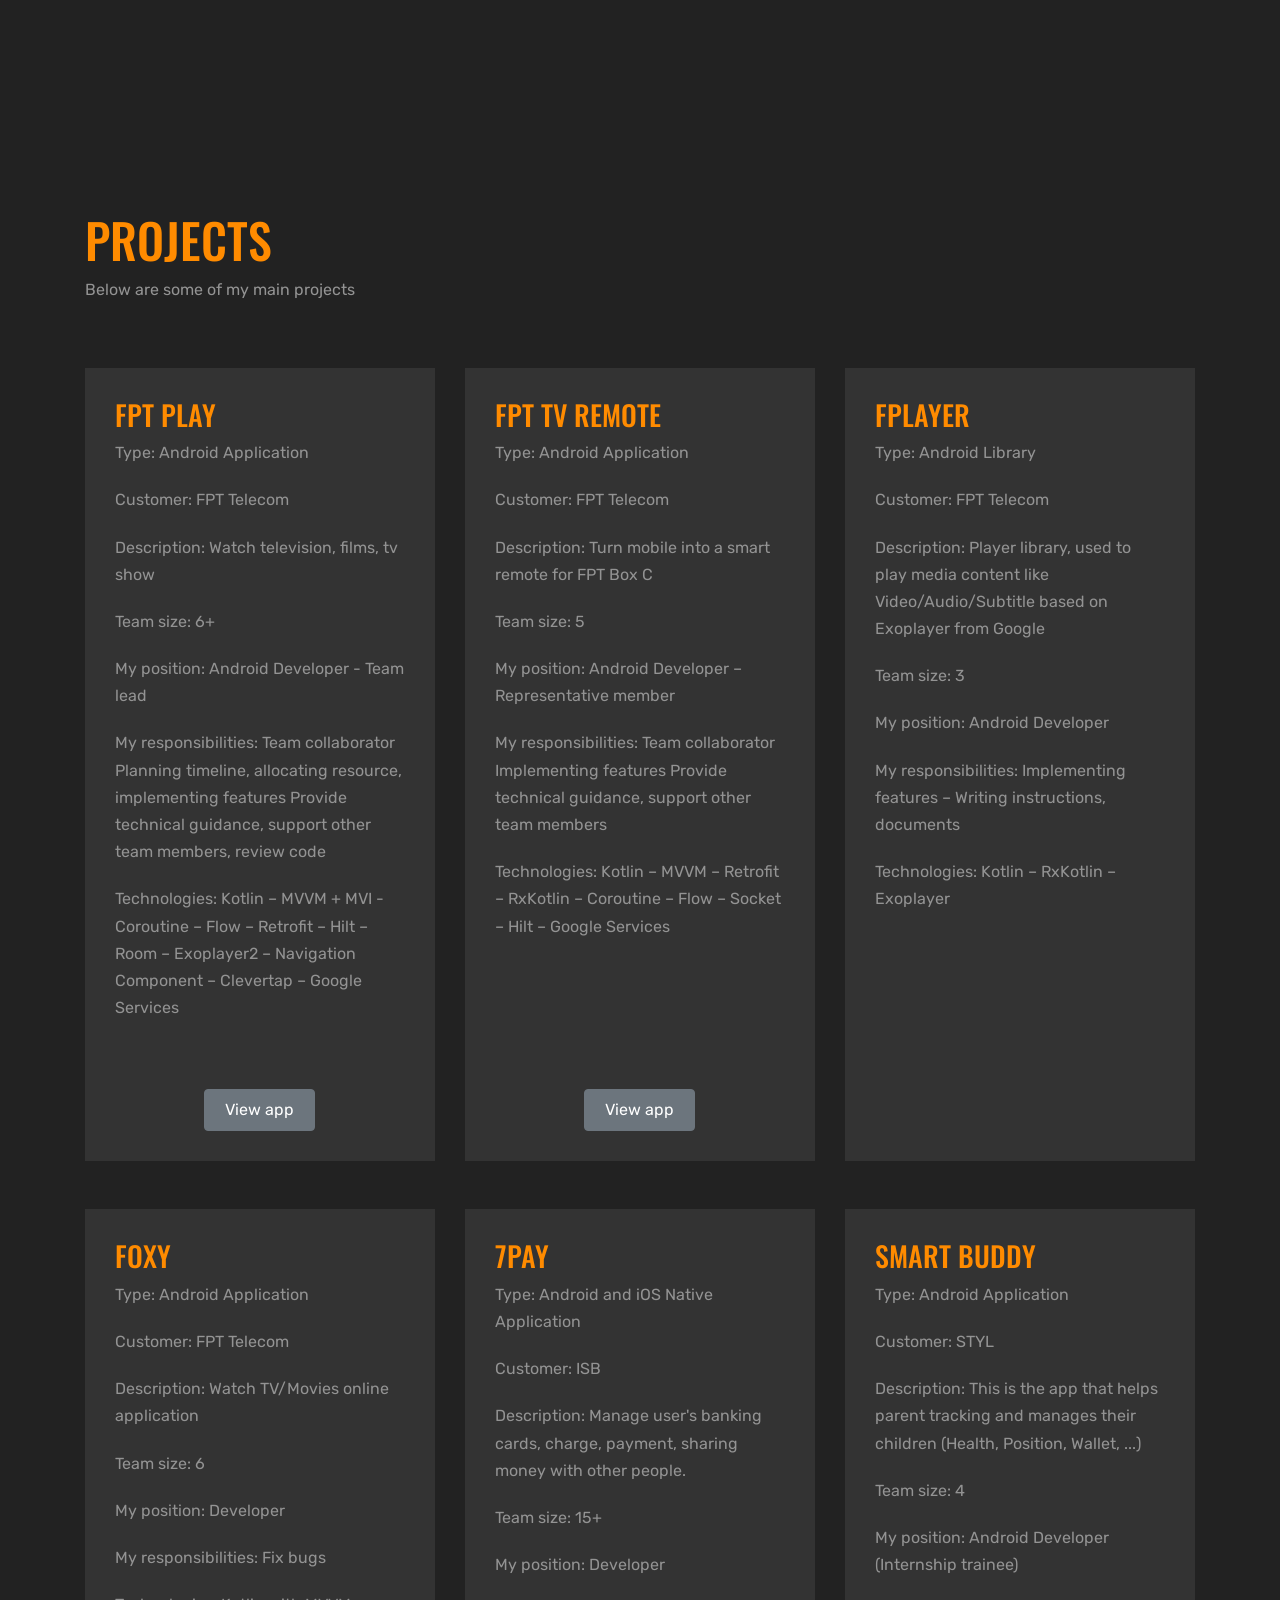
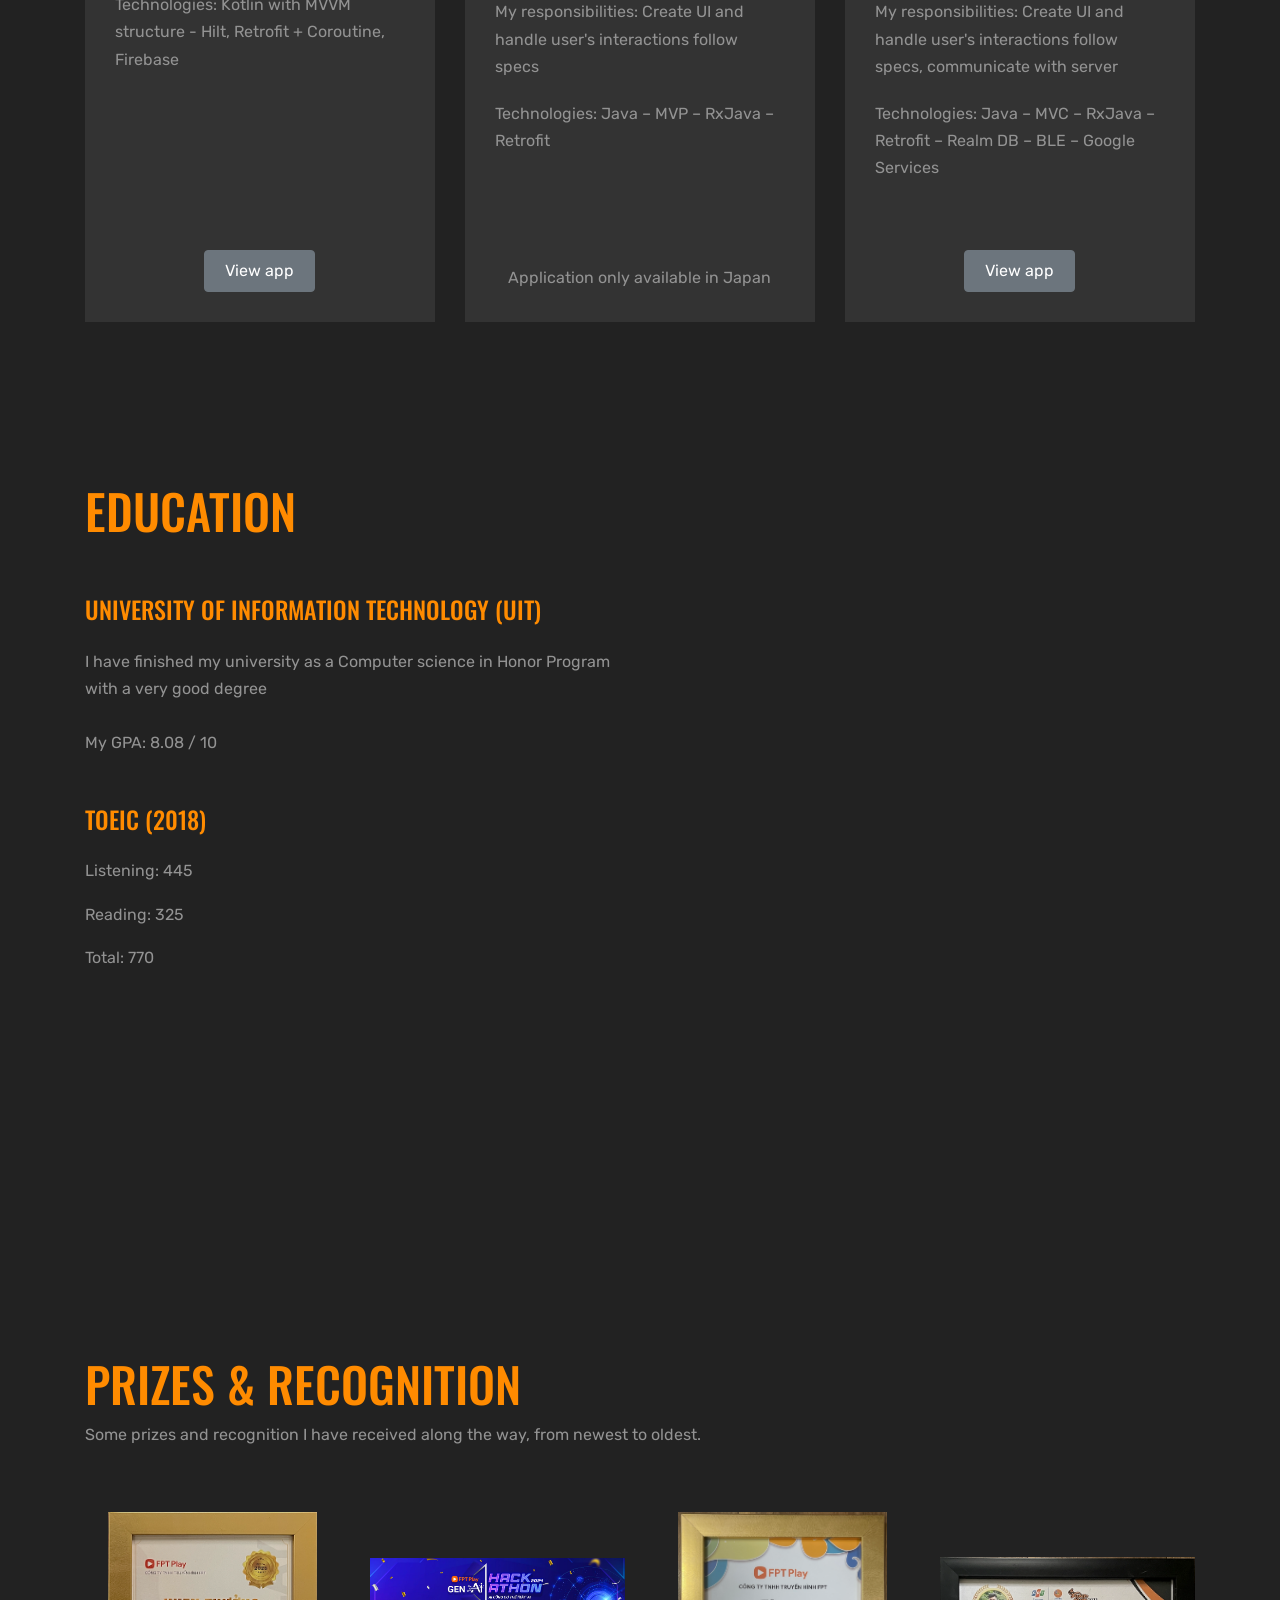
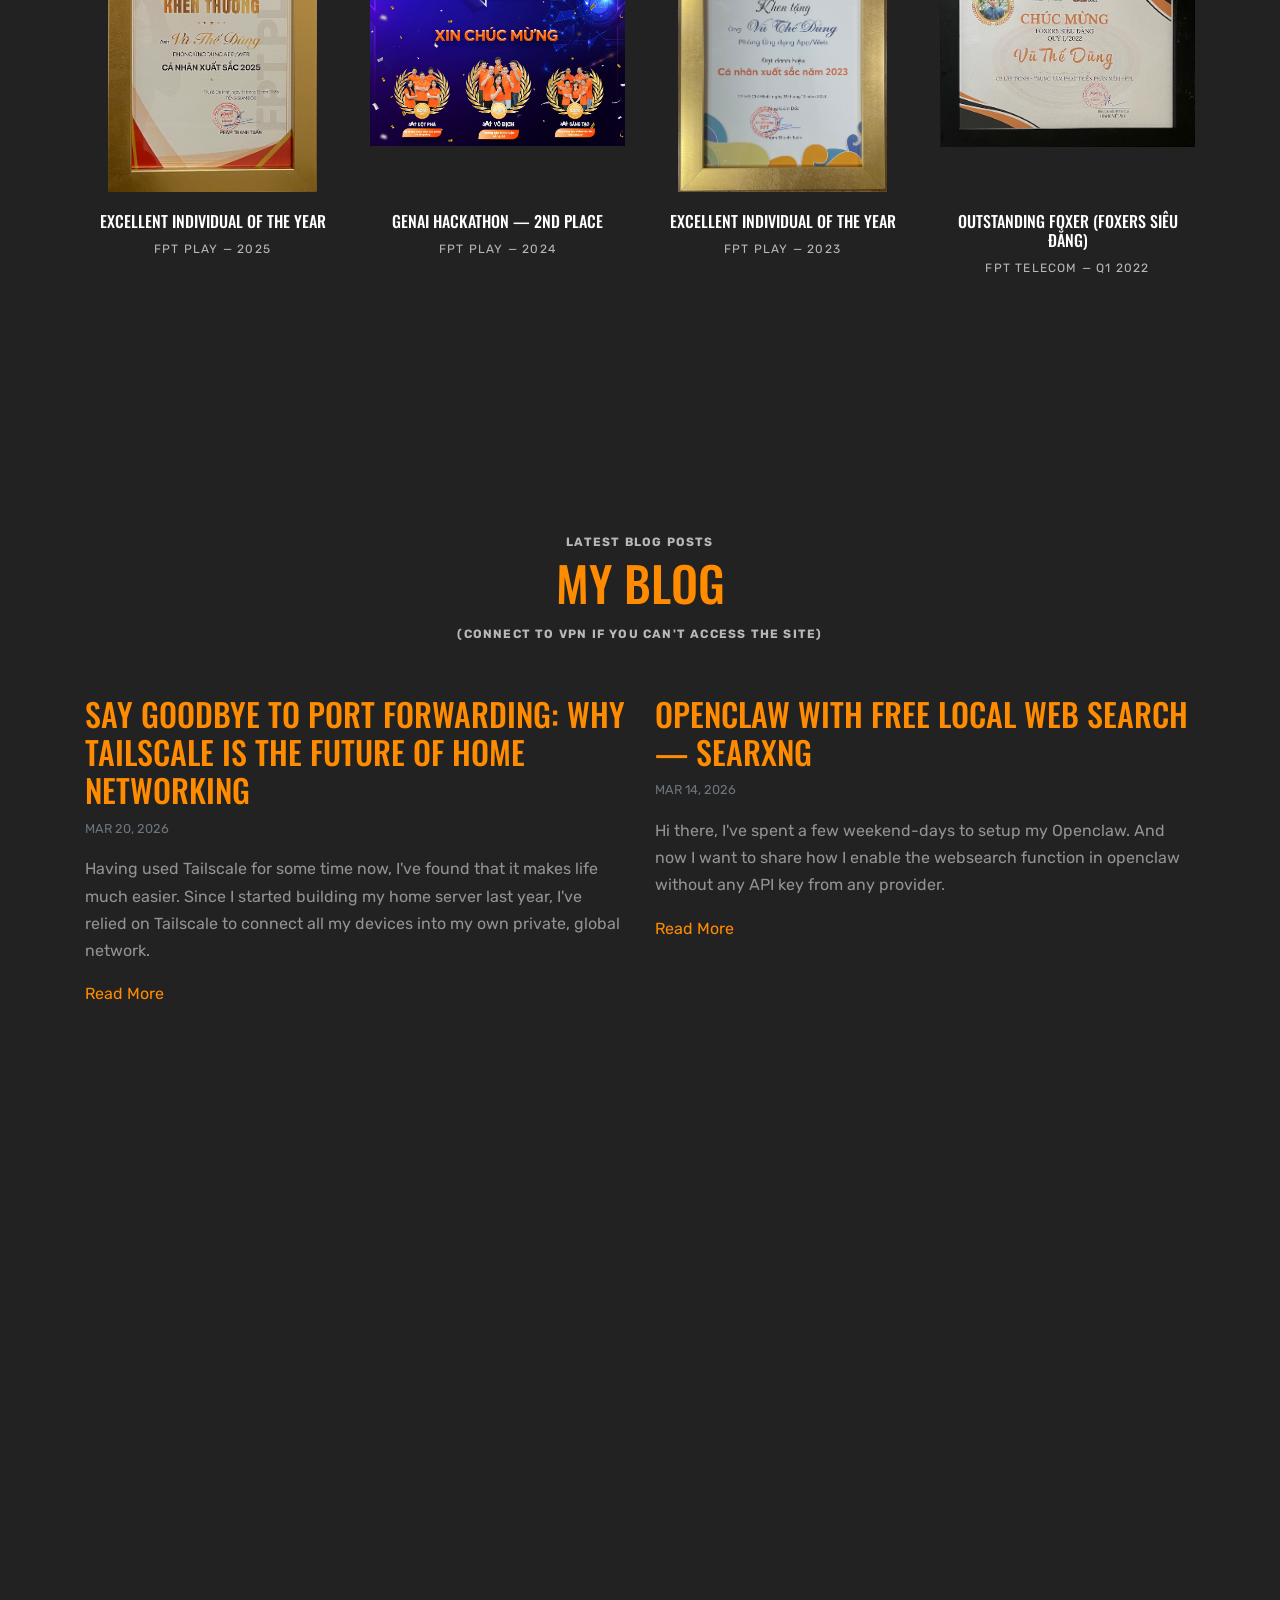
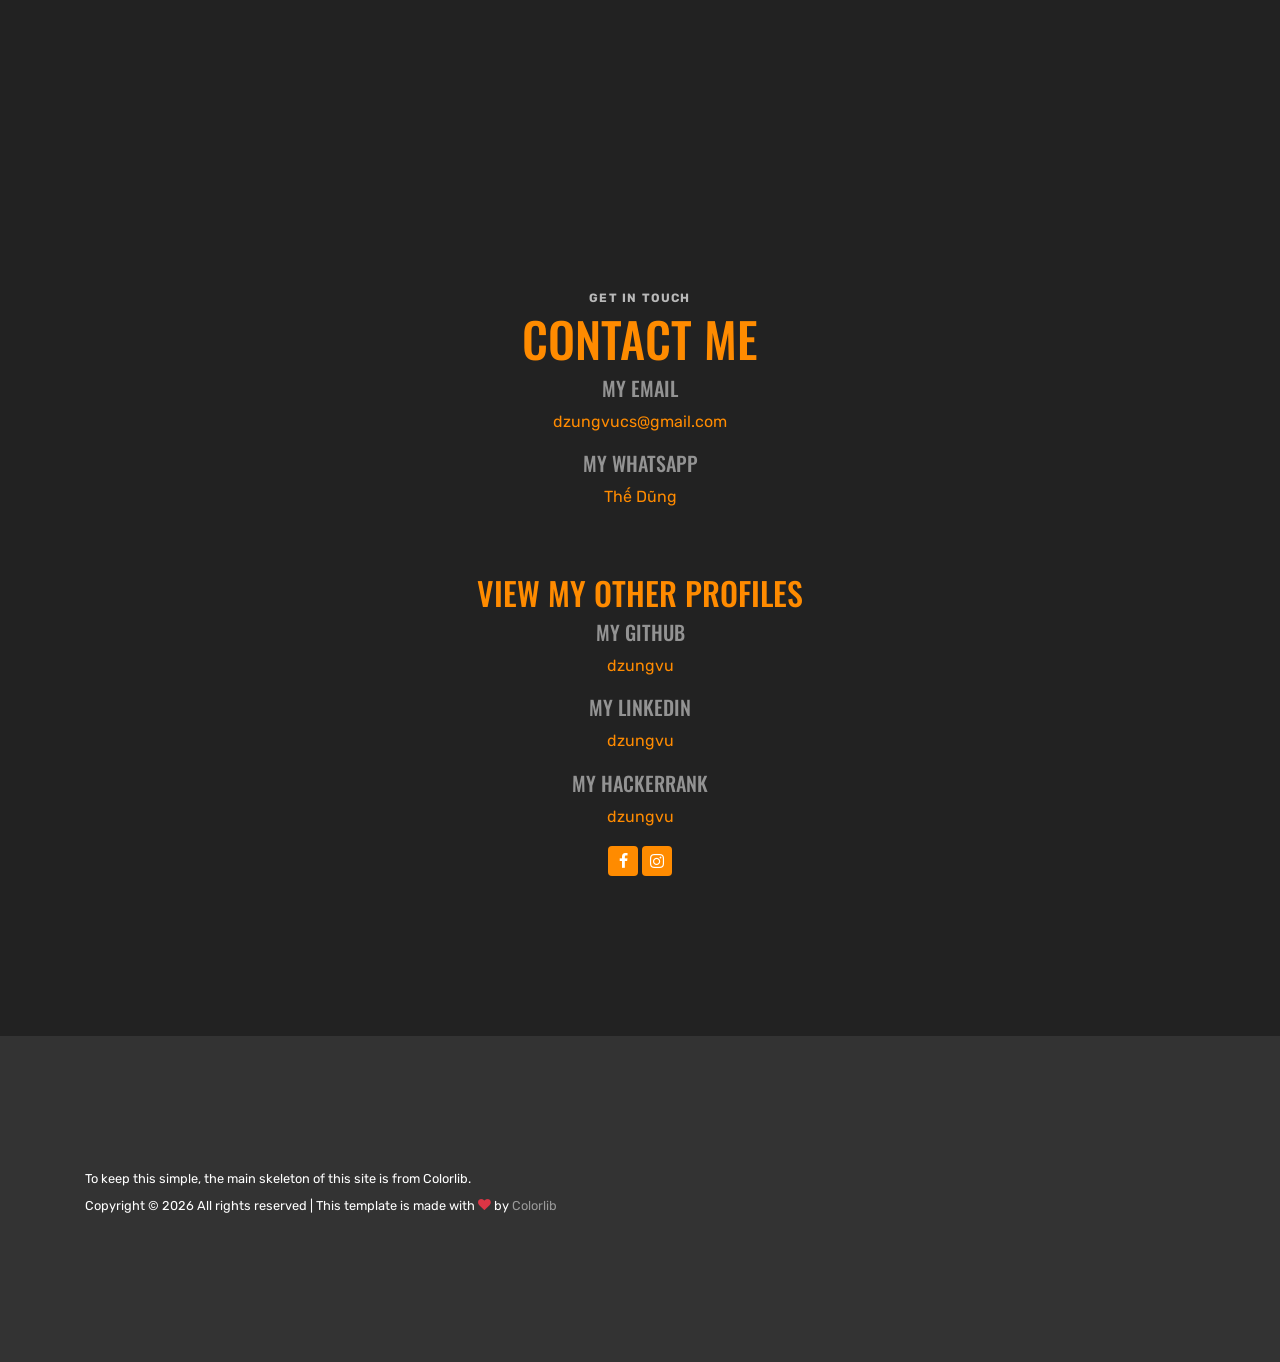
==== commit 4f6511c3: "feat: link to the new design from the classic nav Track clicks by class so the cloned mobile menu is" ====
--- a/index.html
+++ b/index.html
@@ -60,6 +60,7 @@
                 <li><a href="#blog-section" id="blog_section" class="nav-link">Blog</a></li>
                 <!-- <li><a href="#rewards-section" class="nav-link">Rewards</a></li> -->
                 <li><a href="#contact-section" id="contact_section" class="nav-link">Contact</a></li>
+                <li><a href="v2/index.html" class="nav-link v2-link">New design <span class="v2-badge">NEW</span></a></li>
                 <!-- <li><p style="color: white;"><span><a href="files/vu_the_dung_cv.pdf" id="download_cv_file"><img id="download_cv" src="icons/download_cv.png" width="16px" title="Download CV"/></a></span></p></li> -->
                 <li><p style="color: white;"><span><a href="files/vu_the_dung_cv.pdf" id="download_cv_file"><img id="download_cv" src="icons/download_cv.png" width="16px" title="Download CV"/></a></span></p></li>
 
--- a/css/style.css
+++ b/css/style.css
@@ -1863,6 +1863,23 @@
   margin-bottom: 20px;
 }
 
+.v2-link {
+  color: #ff8b00 !important;
+}
+
+.v2-badge {
+  display: inline-block;
+  margin-left: 6px;
+  padding: 1px 6px;
+  border-radius: 9px;
+  background: #ff8b00;
+  color: #1a0d00;
+  font-size: 9px;
+  font-weight: 700;
+  letter-spacing: .06em;
+  vertical-align: middle;
+}
+
 .whatsapp-link {
   position: relative;
 }
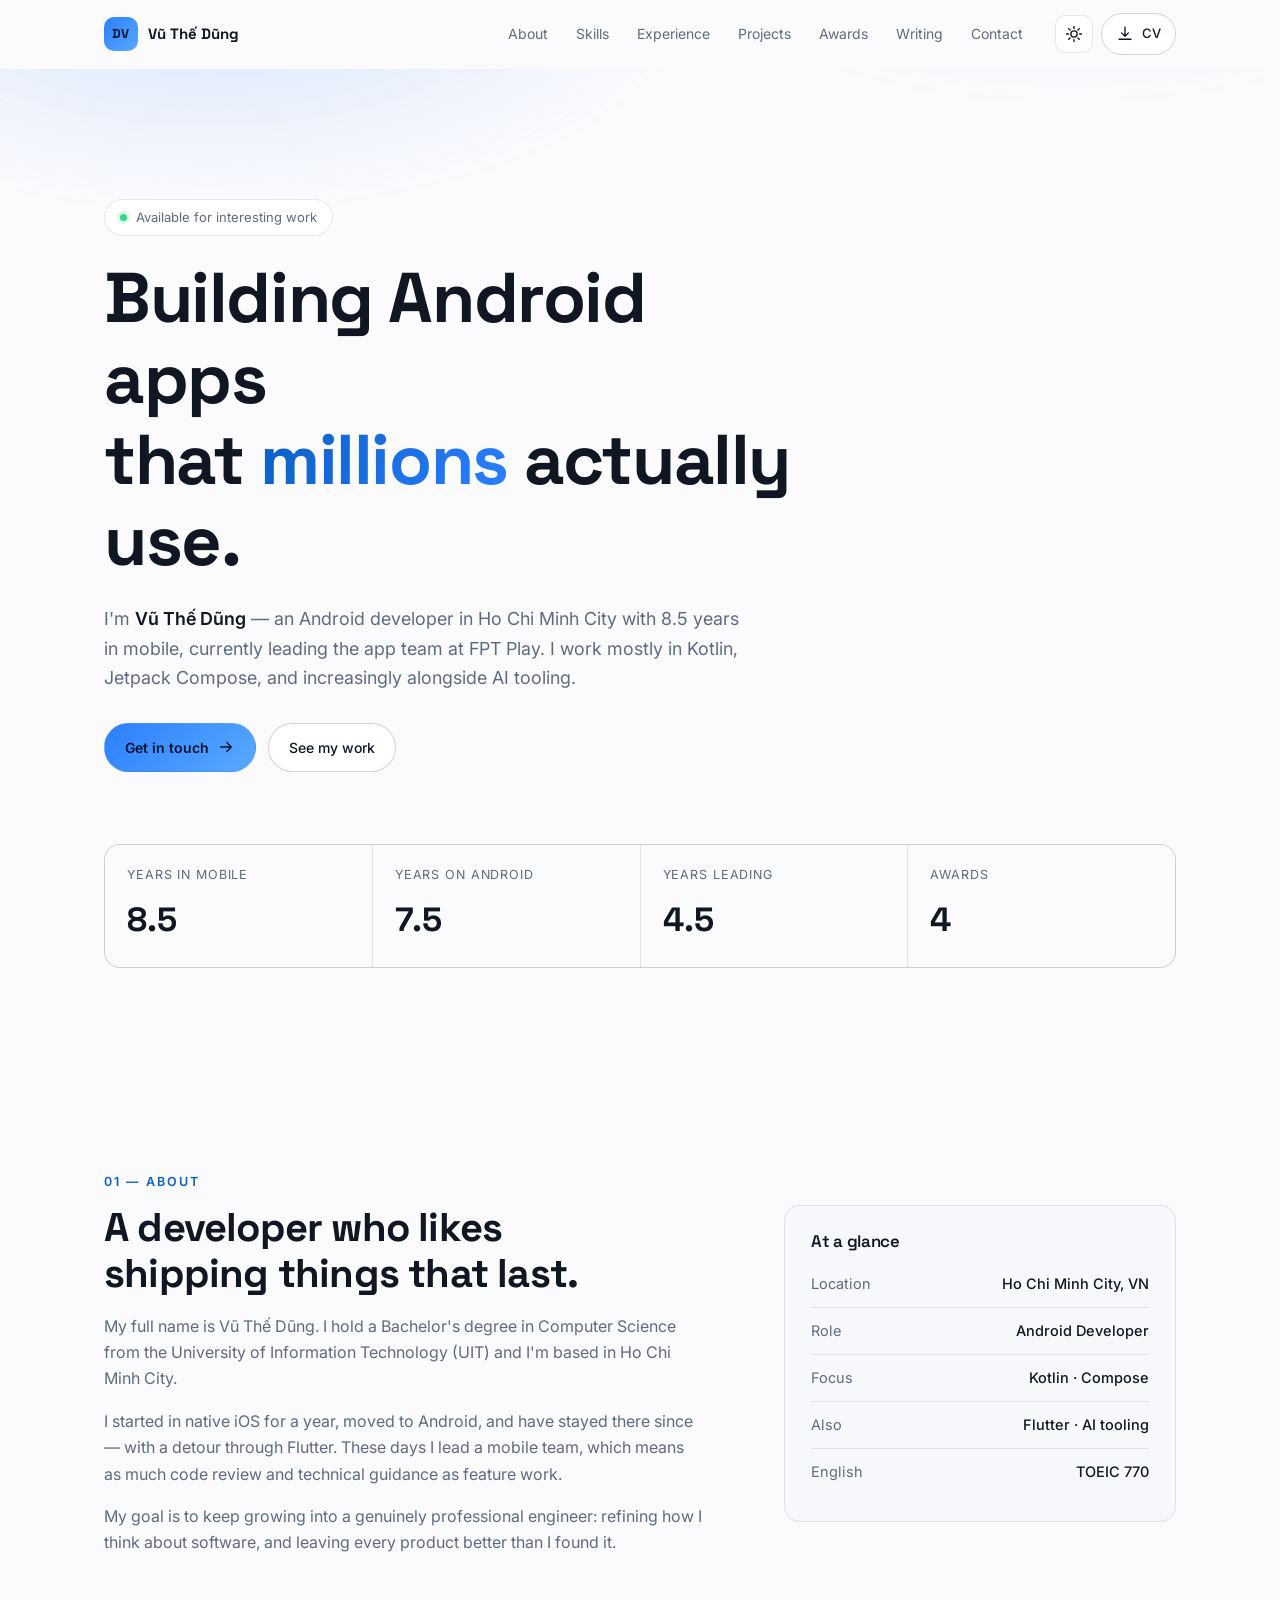
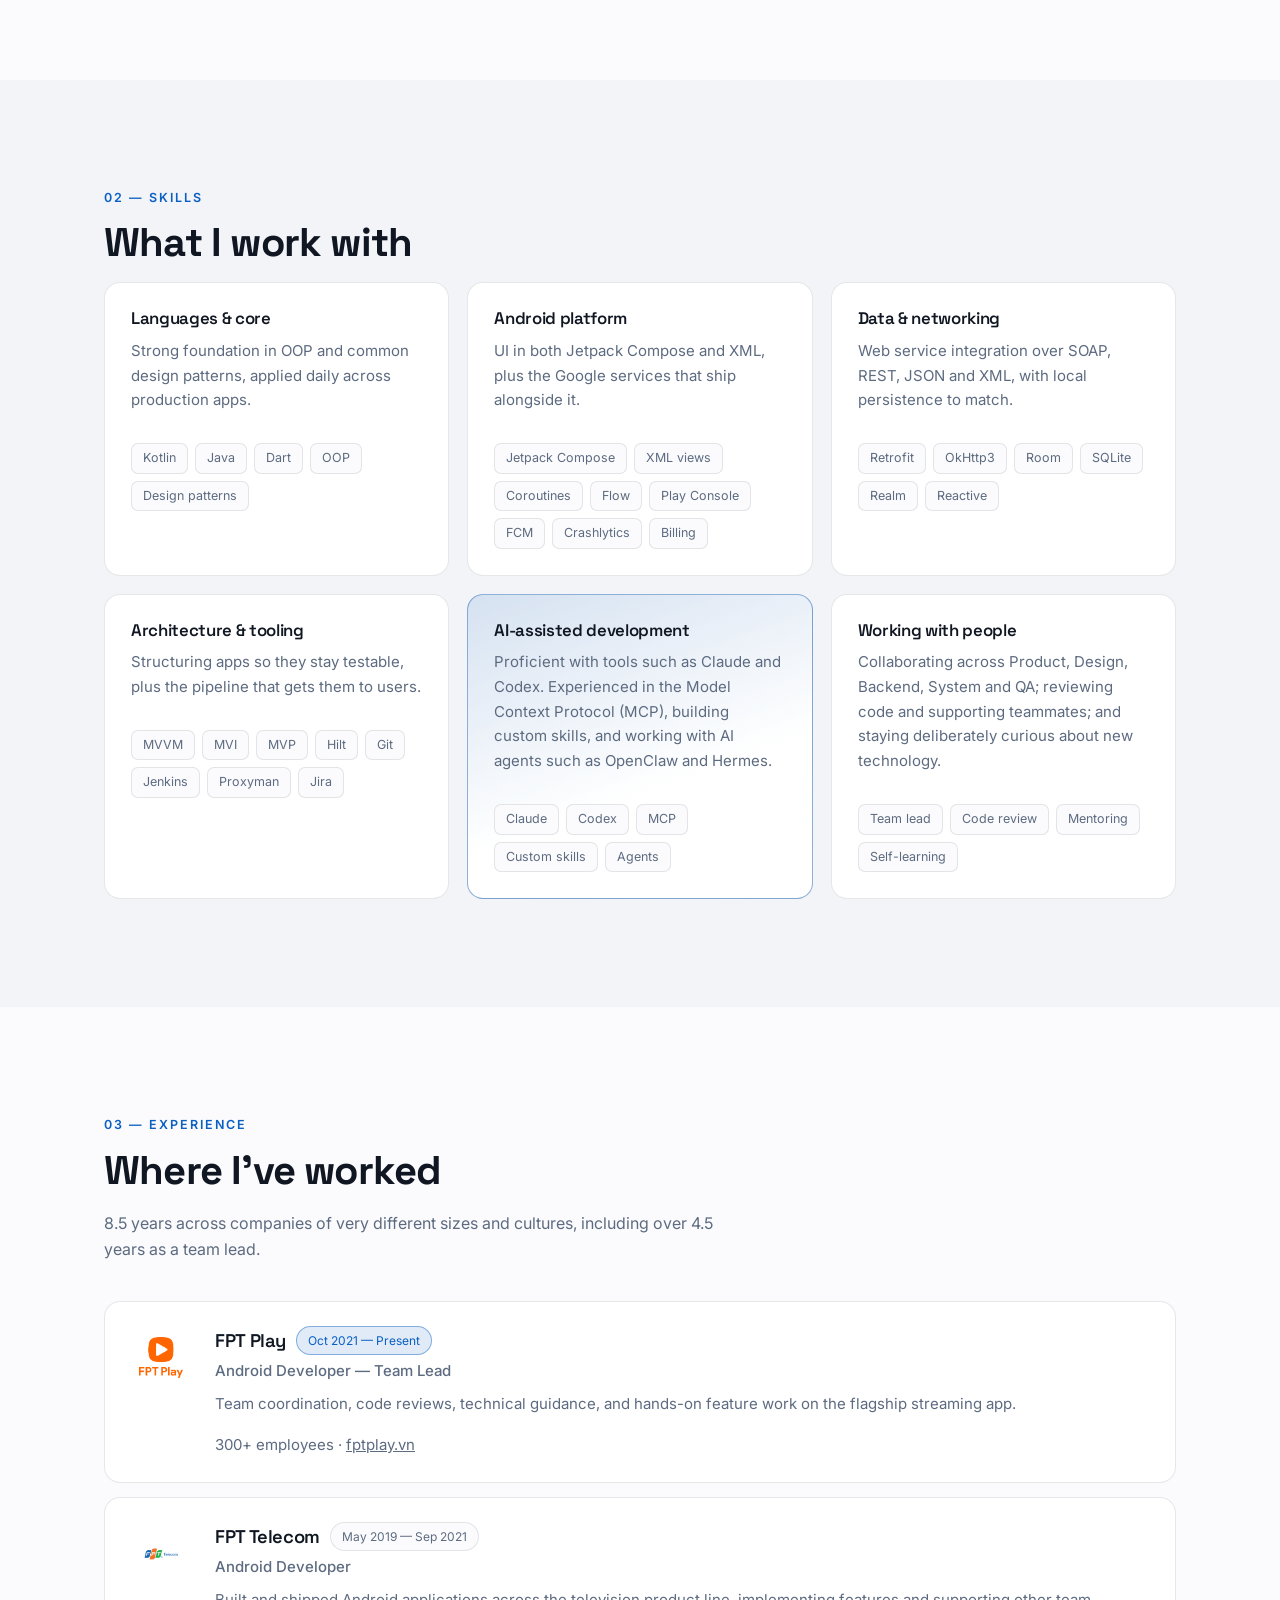
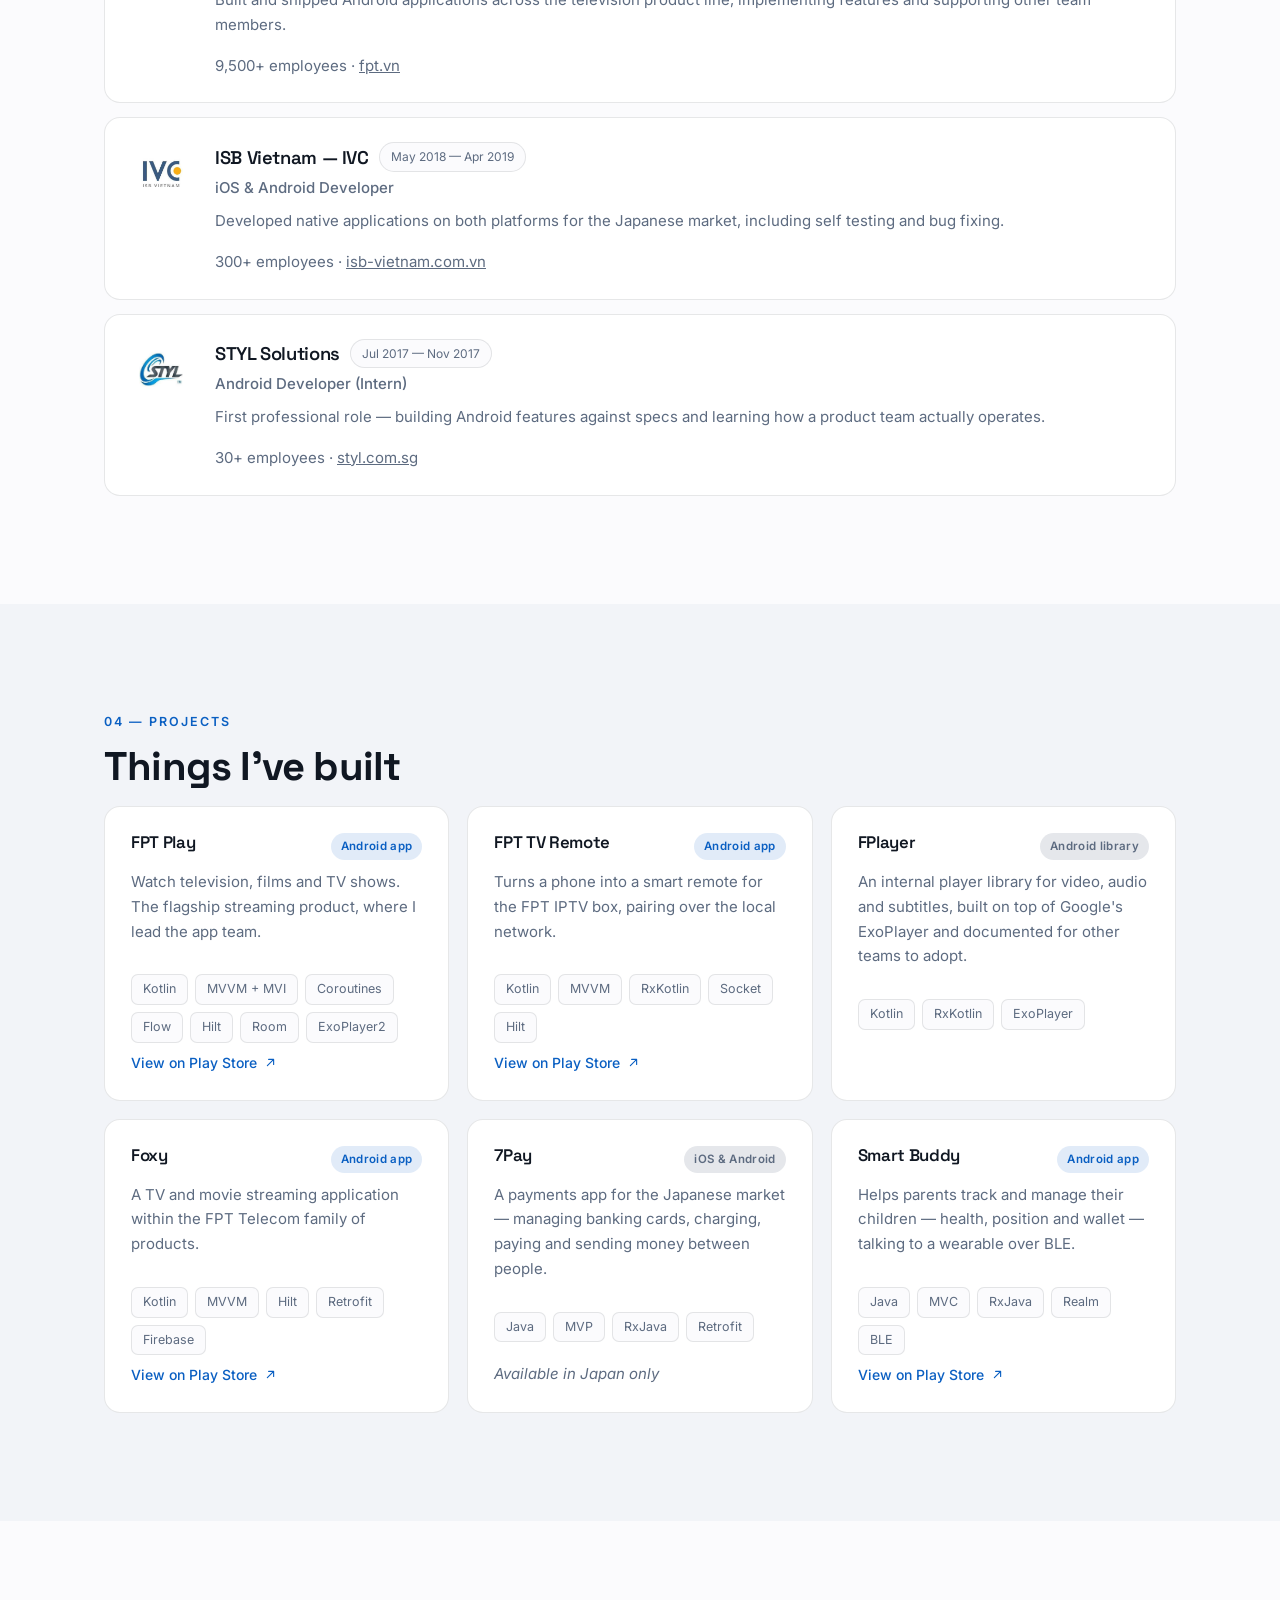
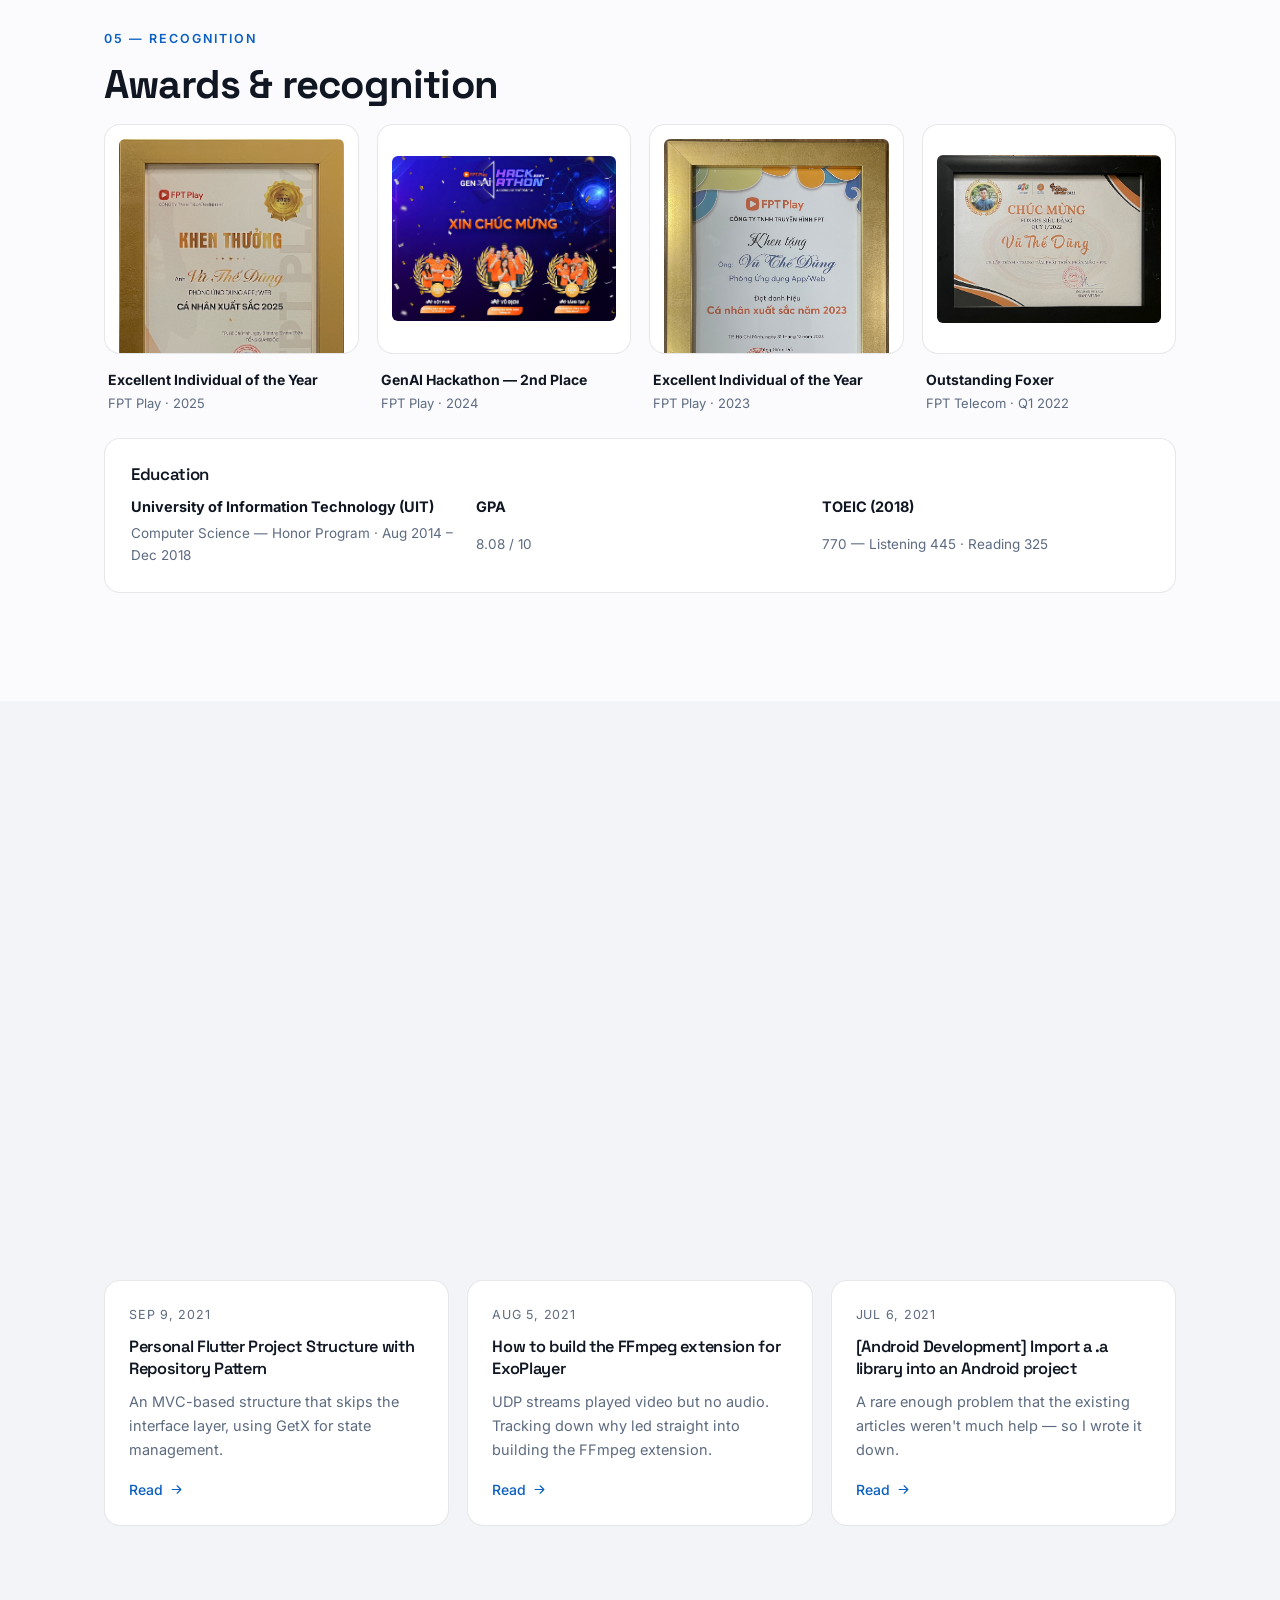
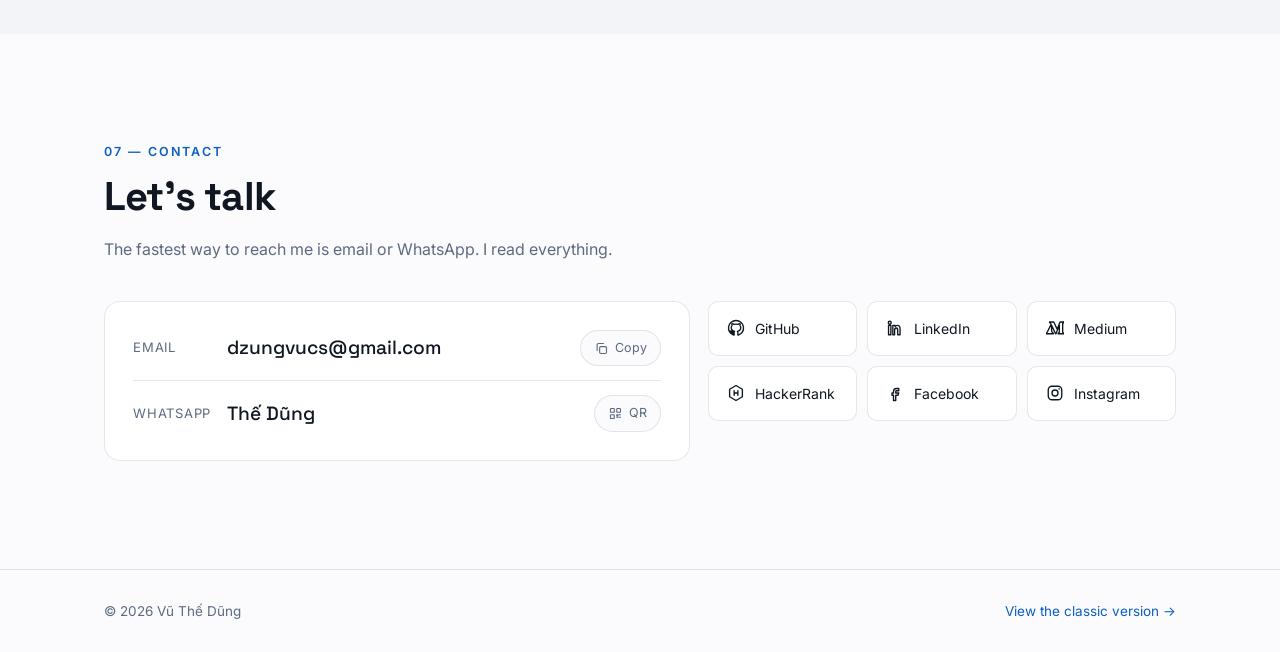
==== commit bb7365ac: "feat: promote the new design to the site root - Serve v2 at / and move the classic site to /v1/ - Re" ====
--- a/index.html
+++ b/index.html
@@ -1,768 +1,630 @@
 <!doctype html>
-<html lang="en">
+<html lang="en" data-theme="dark">
 
 <head>
-  <title>DungVu - Welcome!</title>
   <meta charset="utf-8">
-  <meta name="viewport" content="width=device-width, initial-scale=1, shrink-to-fit=no">
-
-  <link href="https://fonts.googleapis.com/css?family=Rubik:300,400,700|Oswald:400,700" rel="stylesheet">
-
-  <link rel="stylesheet" href="fonts/icomoon/style.css">
-
-  <link rel="stylesheet" href="css/bootstrap.min.css">
-  <link rel="stylesheet" href="css/jquery.fancybox.min.css">
-  <link rel="stylesheet" href="css/owl.carousel.min.css">
-  <link rel="stylesheet" href="css/owl.theme.default.min.css">
-  <link rel="stylesheet" href="fonts/flaticon/font/flaticon.css">
-  <link rel="stylesheet" href="css/aos.css">
-
-  <!-- MAIN CSS -->
-  <link rel="stylesheet" href="css/style.css">
-
+  <meta name="viewport" content="width=device-width, initial-scale=1">
+  <title>Vũ Thế Dũng — Android Developer</title>
+  <meta name="description"
+    content="Vũ Thế Dũng (DungVu) — Android Developer in Ho Chi Minh City. Kotlin, Jetpack Compose, and 8+ years building mobile products.">
+
+  <link rel="preconnect" href="https://fonts.googleapis.com">
+  <link rel="preconnect" href="https://fonts.gstatic.com" crossorigin>
+  <link href="https://fonts.googleapis.com/css2?family=Inter:wght@400;500;600&family=Space+Grotesk:wght@500;600;700&display=swap"
+    rel="stylesheet">
+
+  <link rel="stylesheet" href="assets/style.css">
+
+  <!-- Set the theme before first paint so the page never flashes the wrong one.
+       The `js` class gates the scroll-reveal styles, so content stays visible
+       if scripting is unavailable. -->
+  <script>
+    (function () {
+      var stored = localStorage.getItem('theme');
+      var prefersLight = window.matchMedia('(prefers-color-scheme: light)').matches;
+      document.documentElement.dataset.theme = stored || (prefersLight ? 'light' : 'dark');
+      document.documentElement.classList.add('js');
+    })();
+  </script>
 </head>
 
-<body data-spy="scroll" data-target=".site-navbar-target" data-offset="300">
-
-  <div id="overlayer"></div>
-  <div class="loader">
-    <div class="spinner-border text-primary" role="status">
-      <span class="sr-only">Loading...</span>
+<body>
+  <a class="skip-link" href="#main">Skip to content</a>
+
+  <header class="nav" id="nav">
+    <div class="wrap nav__inner">
+      <a class="nav__brand" href="#top">
+        <span class="nav__mark">DV</span>
+        <span class="nav__name">Vũ Thế Dũng</span>
+      </a>
+
+      <nav class="nav__links" id="nav-links" aria-label="Sections">
+        <a href="#about">About</a>
+        <a href="#skills">Skills</a>
+        <a href="#experience">Experience</a>
+        <a href="#projects">Projects</a>
+        <a href="#awards">Awards</a>
+        <a href="#writing">Writing</a>
+        <a href="#contact">Contact</a>
+      </nav>
+
+      <div class="nav__actions">
+        <button class="icon-btn" id="theme-toggle" type="button" aria-label="Switch colour theme">
+          <svg class="icon-sun" viewBox="0 0 24 24" aria-hidden="true">
+            <circle cx="12" cy="12" r="4.2" />
+            <path d="M12 2v2.6M12 19.4V22M2 12h2.6M19.4 12H22M4.9 4.9l1.9 1.9M17.2 17.2l1.9 1.9M19.1 4.9l-1.9 1.9M6.8 17.2l-1.9 1.9" />
+          </svg>
+          <svg class="icon-moon" viewBox="0 0 24 24" aria-hidden="true">
+            <path d="M20 14.2A8.2 8.2 0 0 1 9.8 4a8.4 8.4 0 1 0 10.2 10.2z" />
+          </svg>
+        </button>
+        <a class="btn btn--sm" href="files/vu_the_dung_cv.pdf" id="cv-download" download>
+          <svg viewBox="0 0 24 24" aria-hidden="true">
+            <path d="M12 3v12M7.5 10.5 12 15l4.5-4.5M4 19h16" />
+          </svg>
+          <span>CV</span>
+        </a>
+        <button class="icon-btn nav__burger" id="nav-toggle" type="button" aria-label="Open menu"
+          aria-expanded="false" aria-controls="nav-links">
+          <svg viewBox="0 0 24 24" aria-hidden="true"><path d="M4 7h16M4 12h16M4 17h16" /></svg>
+        </button>
+      </div>
     </div>
-  </div>
-
-  <div class="site-wrap" id="home-section">
-
-    <div class="site-mobile-menu site-navbar-target">
-      <div class="site-mobile-menu-header">
-        <div class="site-mobile-menu-close mt-3">
-          <span class="icon-close2 js-menu-toggle"></span>
-        </div>
-      </div>
-      <div class="site-mobile-menu-body"></div>
-    </div>
-
-
-
-
-    <header class="site-navbar js-sticky-header site-navbar-target" role="banner">
-      <div class="container">
-        <div class="row align-items-center position-relative">
-          <div class="col-12">
-            <nav class="site-navigation text-right ml-auto " role="navigation">
-              <ul class="site-menu main-menu js-clone-nav ml-auto d-none d-lg-block">
-                <li><a href="#welcome-section" id="welcome_section" class="nav-link">Welcome</a></li>
-                <li><a href="#skills-section" id="skills_section" class="nav-link">Skills</a></li>
-                <li><a href="#experience-section" id="experience_section" class="nav-link">Experience</a></li>
-                <li><a href="#projects-section" id="projects_section" class="nav-link">Projects</a></li>
-                <li><a href="#education-section" id="education_section" class="nav-link">Education</a></li>
-                <li><a href="#prizes-section" id="prizes_section" class="nav-link">Prizes</a></li>
-                <li><a href="#blog-section" id="blog_section" class="nav-link">Blog</a></li>
-                <!-- <li><a href="#rewards-section" class="nav-link">Rewards</a></li> -->
-                <li><a href="#contact-section" id="contact_section" class="nav-link">Contact</a></li>
-                <li><a href="v2/index.html" class="nav-link v2-link">New design <span class="v2-badge">NEW</span></a></li>
-                <!-- <li><p style="color: white;"><span><a href="files/vu_the_dung_cv.pdf" id="download_cv_file"><img id="download_cv" src="icons/download_cv.png" width="16px" title="Download CV"/></a></span></p></li> -->
-                <li><p style="color: white;"><span><a href="files/vu_the_dung_cv.pdf" id="download_cv_file"><img id="download_cv" src="icons/download_cv.png" width="16px" title="Download CV"/></a></span></p></li>
-
-              </ul>
-            </nav>
-
-          </div>
-
-          <div class="toggle-button d-inline-block d-lg-none"><a href="#"
-              class="site-menu-toggle py-5 js-menu-toggle text-white"><span class="icon-menu h3"></span></a></div>
-
-        </div>
-      </div>
-
-    </header>
-  </div>
-
-  <!-- Welcome ------------------------------------------------------------------------------------------------->
-  <div class="site-section" id="welcome-section">
-    <div class="container">
-      <div class="row mb-5">
-        <div class="col-md-7">
-          <div class="block-heading-1" data-aos="fade-up" data-aos-delay="">
-            <h2>Welcome!</h2>
-            <p>Hi, I'm DungVu — thank you for visiting my page! Here you can find my public profile and get to
-              know more about me and my work.</p>
-          </div>
-        </div>
-      </div>
-
-      <div class="row mb-5">
-        <div class="col-md-7">
-          <div class="block-heading-1" data-aos="fade-up" data-aos-delay="">
-            <h4>First of all,</h4>
+  </header>
+
+  <main id="main">
+    <!-- Hero ------------------------------------------------------------- -->
+    <section class="hero" id="top">
+      <div class="hero__glow" aria-hidden="true"></div>
+      <div class="wrap hero__inner">
+        <p class="hero__eyebrow reveal">
+          <span class="dot"></span> Available for interesting work
+        </p>
+        <h1 class="hero__title reveal">
+          Building Android apps<br>that <em>millions</em> actually use.
+        </h1>
+        <p class="hero__lead reveal">
+          I'm <strong>Vũ Thế Dũng</strong> — an Android developer in Ho Chi Minh City with
+          <span data-years="total">8.5</span> years in mobile, currently leading the app team at FPT Play.
+          I work mostly in Kotlin, Jetpack Compose, and increasingly alongside AI tooling.
+        </p>
+        <div class="hero__cta reveal">
+          <a class="btn btn--primary" href="#contact">
+            Get in touch
+            <svg viewBox="0 0 24 24" aria-hidden="true"><path d="M5 12h14M13 6l6 6-6 6" /></svg>
+          </a>
+          <a class="btn" href="#projects">See my work</a>
+        </div>
+
+        <dl class="stats reveal">
+          <div class="stat">
+            <dt>Years in mobile</dt>
+            <dd><span data-years="total">8.5</span></dd>
+          </div>
+          <div class="stat">
+            <dt>Years on Android</dt>
+            <dd><span data-years="android">7.5</span></dd>
+          </div>
+          <div class="stat">
+            <dt>Years leading</dt>
+            <dd><span data-years="lead">4.5</span></dd>
+          </div>
+          <div class="stat">
+            <dt>Awards</dt>
+            <dd>4</dd>
+          </div>
+        </dl>
+      </div>
+    </section>
+
+    <!-- About ------------------------------------------------------------ -->
+    <section class="section" id="about">
+      <div class="wrap">
+        <p class="section__label reveal">01 — About</p>
+        <div class="about">
+          <div class="reveal">
+            <h2 class="section__title">A developer who likes shipping things that last.</h2>
+            <p class="prose">
+              My full name is Vũ Thế Dũng. I hold a Bachelor's degree in Computer Science from the
+              University of Information Technology (UIT) and I'm based in Ho Chi Minh City.
+            </p>
+            <p class="prose">
+              I started in native iOS for a year, moved to Android, and have stayed there since — with a
+              detour through Flutter. These days I lead a mobile team, which means as much code review and
+              technical guidance as feature work.
+            </p>
+            <p class="prose">
+              My goal is to keep growing into a genuinely professional engineer: refining how I think about
+              software, and leaving every product better than I found it.
+            </p>
+          </div>
+          <aside class="card card--quiet reveal">
+            <h3 class="card__title">At a glance</h3>
+            <ul class="facts">
+              <li><span>Location</span><b>Ho Chi Minh City, VN</b></li>
+              <li><span>Role</span><b>Android Developer</b></li>
+              <li><span>Focus</span><b>Kotlin · Compose</b></li>
+              <li><span>Also</span><b>Flutter · AI tooling</b></li>
+              <li><span>English</span><b>TOEIC 770</b></li>
+            </ul>
+          </aside>
+        </div>
+      </div>
+    </section>
+
+    <!-- Skills ----------------------------------------------------------- -->
+    <section class="section section--alt" id="skills">
+      <div class="wrap">
+        <p class="section__label reveal">02 — Skills</p>
+        <h2 class="section__title reveal">What I work with</h2>
+
+        <div class="grid grid--skills">
+          <article class="card reveal">
+            <h3 class="card__title">Languages &amp; core</h3>
+            <p>Strong foundation in OOP and common design patterns, applied daily across production apps.</p>
+            <ul class="tags">
+              <li>Kotlin</li><li>Java</li><li>Dart</li><li>OOP</li><li>Design patterns</li>
+            </ul>
+          </article>
+
+          <article class="card reveal">
+            <h3 class="card__title">Android platform</h3>
+            <p>UI in both Jetpack Compose and XML, plus the Google services that ship alongside it.</p>
+            <ul class="tags">
+              <li>Jetpack Compose</li><li>XML views</li><li>Coroutines</li><li>Flow</li>
+              <li>Play Console</li><li>FCM</li><li>Crashlytics</li><li>Billing</li>
+            </ul>
+          </article>
+
+          <article class="card reveal">
+            <h3 class="card__title">Data &amp; networking</h3>
+            <p>Web service integration over SOAP, REST, JSON and XML, with local persistence to match.</p>
+            <ul class="tags">
+              <li>Retrofit</li><li>OkHttp3</li><li>Room</li><li>SQLite</li><li>Realm</li><li>Reactive</li>
+            </ul>
+          </article>
+
+          <article class="card reveal">
+            <h3 class="card__title">Architecture &amp; tooling</h3>
+            <p>Structuring apps so they stay testable, plus the pipeline that gets them to users.</p>
+            <ul class="tags">
+              <li>MVVM</li><li>MVI</li><li>MVP</li><li>Hilt</li><li>Git</li><li>Jenkins</li>
+              <li>Proxyman</li><li>Jira</li>
+            </ul>
+          </article>
+
+          <article class="card card--accent reveal">
+            <h3 class="card__title">AI-assisted development</h3>
             <p>
-            My full name is Vũ Thế Dũng. I am
-            <script>document.write(new Date().getFullYear() - 1996);</script> years old, I hold a Bachelor's degree in Computer Science from the University of Information Technology (UIT), and I am currently based in
-            Ho Chi Minh City.
+              Proficient with tools such as Claude and Codex. Experienced in the Model Context Protocol (MCP),
+              building custom skills, and working with AI agents such as OpenClaw and Hermes.
             </p>
-            <p id="year_experience"></p>
+            <ul class="tags">
+              <li>Claude</li><li>Codex</li><li>MCP</li><li>Custom skills</li><li>Agents</li>
+            </ul>
+          </article>
+
+          <article class="card reveal">
+            <h3 class="card__title">Working with people</h3>
             <p>
-            <b>My goal is to grow into a truly professional software engineer — continuously refining my mindset about software development and striving to make every product better than it was before. To get there, I aim to become a better version of myself every day.</b>
+              Collaborating across Product, Design, Backend, System and QA; reviewing code and supporting
+              teammates; and staying deliberately curious about new technology.
             </p>
-          </div>
-        </div>
-      </div>
-    </div>
-  </div>
-
-  <!-- Skills ------------------------------------------------------------------------------------------------->
-  <div class="site-section" id="skills-section">
-    <div class="container">
-      <div class="row mb-5">
-        <div class="col-md-7">
-          <div class="block-heading-1" data-aos="fade-up" data-aos-delay="">
-            <h2>My Skills</h2>
-            <p>Below are my main skills, just involve what I think it is important to list out.</p>
-          </div>
-        </div>
-      </div>
-
-      <!-- Technical skills -->
-      <div class="row mb-3">
-        <div class="col-md-7">
-          <div class="block-heading-1 text-primary" data-aos="fade-up" data-aos-delay="">
-            <h4>Technical Skills:</h4>
-          </div>
-        </div>
-      </div>
-
-      <div class="row">
-        <div class="col-md-6 col-lg-4 mb-4" data-aos="fade-up" data-aos-delay="">
-          <div class="block__35630">
-            <h3 class="mb-3 text-white">OOP</h3>
-            I thought it was important to list out this very classic knowledge and make sure to understand what it
-            is in programming.
-          </div>
-        </div>
-
-        <div class="col-md-6 col-lg-4 mb-4" data-aos="fade-up" data-aos-delay="100">
-          <div class="block__35630">
-            <h3 class="mb-3 text-white">Programming language</h3>
-            From my strongest to the less strongest: Kotlin (Android Jetpack Compose + xml), Java, Dart (For Flutter)
-          </div>
-        </div>
-
-        <div class="col-md-6 col-lg-4 mb-4" data-aos="fade-up" data-aos-delay="100">
-          <div class="block__35630">
-            <h3 class="mb-3 text-white">Web services</h3>
-            Experience in web service integration (SOAP, REST, JSON, XML) with Retrofit, Okhttp3, Reactive...
-          </div>
-        </div>
-
-        <div class="col-md-6 col-lg-4 mb-4" data-aos="fade-up" data-aos-delay="200">
-          <div class="block__35630">
-            <h3 class="mb-3 text-white">Mobile Database</h3>
-            Android: Room, SQLite, Realm<br>
-          </div>
-        </div>
-
-        <div class="col-md-6 col-lg-4 mb-4" data-aos="fade-up" data-aos-delay="">
-          <div class="block__35630">
-            <h3 class="mb-3 text-white">Google services and others</h3>
-            I have the experience in release android application in Play store, Firebase services(FCM/Crashlytic/Firestore/Billing), third
-            party login (Facebook, Google), Coroutines and Flow
-          </div>
-        </div>
-
-        <div class="col-md-6 col-lg-4 mb-4" data-aos="fade-up" data-aos-delay="200">
-          <div class="block__35630">
-            <h3 class="mb-3 text-white">Dependency Injection</h3>
-            Hilt: I choose to use it because it's one of the most popular library for automated DI. And Jetpack
-            recommended this library.<br>
-            Hilt is build on top of Dagger, stable, supported by AS, well documents, big communication.
-          </div>
-        </div>
-
-        <div class="col-md-6 col-lg-4 mb-4" data-aos="fade-up" data-aos-delay="200">
-          <div class="block__35630">
-            <h3 class="mb-3 text-white">Project structure</h3>
-            Familiar with MVC, MVP, MVVM...
-          </div>
-        </div>
-
-        <div class="col-md-6 col-lg-4 mb-4" data-aos="fade-up" data-aos-delay="200">
-          <div class="block__35630">
-            <h3 class="mb-3 text-white">Debugging and Troubleshooting</h3>
-            Identify and fix bugs, performance bottlenecks and other issues.
-          </div>
-        </div>
-
-        <div class="col-md-6 col-lg-4 mb-4" data-aos="fade-up" data-aos-delay="200">
-          <div class="block__35630">
-            <h3 class="mb-3 text-white">Software Development tools</h3>
-            Jenkins, SourceTree, Proxyman, Jira/Redmine
-          </div>
-        </div>
-
-        <div class="col-md-6 col-lg-4 mb-4" data-aos="fade-up" data-aos-delay="200">
-          <div class="block__35630">
-            <h3 class="mb-3 text-white">AI-Assisted Development</h3>
-            Proficient in AI-assisted development with tools such as Claude and Codex. Experienced in the Model
-            Context Protocol (MCP), building custom skills, and working with AI agents such as OpenClaw and Hermes.
-          </div>
-        </div>
-      </div>
-
-      <!-- Soft skills -->
-      <div class="row mb-3 mt-5">
-        <div class="col-md-7">
-          <div class="block-heading-1 text-primary" data-aos="fade-up" data-aos-delay="">
-            <h4>Soft Skills:</h4>
-          </div>
-        </div>
-      </div>
-
-      <div class="row">
-        <div class="col-md-6 col-lg-4 mb-4" data-aos="fade-up" data-aos-delay="">
-          <div class="block__35630">
-            <h3 class="mb-3 text-white">Collaborate/Working with other teams</h3>
-            Communicate with PM or other teams (Product/Design/BE/System/QA/...) to make sure products are released in time and always worthy
-          </div>
-        </div>
-
-        <div class="col-md-6 col-lg-4 mb-4" data-aos="fade-up" data-aos-delay="100">
-          <div class="block__35630">
-            <h3 class="mb-3 text-white">Team work/Individual work</h3>
-            Collaborate with other team members towards a common objective or provide support to others.</br>
-            Or taking sole responsibility for a task or project.
-          </div>
-        </div>
-
-        <div class="col-md-6 col-lg-4 mb-4" data-aos="fade-up" data-aos-delay="200">
-          <div class="block__35630">
-            <h3 class="mb-3 text-white">Review source code/Provide technical support</h3>
-            Review source code of other members to make sure it is good enough to merge into main branch. Or provide technical support for other members.
-          </div>
-        </div>
-
-        <div class="col-md-6 col-lg-4 mb-4" data-aos="fade-up" data-aos-delay="100">
-          <div class="block__35630">
-            <h3 class="mb-3 text-white">Self-learning, Researching, Staying update</h3>
-            Keep learning new technologies, new tools that can help to improve the quality of the product.
-          </div>
-        </div>
-
-        <div class="col-md-6 col-lg-4 mb-4" data-aos="fade-up" data-aos-delay="200">
-          <div class="block__35630">
-            <h3 class="mb-3 text-white">English</h3>
-            I'm not fluent in communication in English but I can read/write technical documents in English pretty well.
-          </div>
-        </div>
-
-      </div>
-    </div>
-  </div>
-
-  <!-- Experiences ------------------------------------------------------------------------------------------------->
-  <div class="site-section" id="experience-section">
-    <div class="container">
-      <div class="row mb-5">
-        <div class="col-md-7">
-          <div class="block-heading-1" data-aos="fade-up" data-aos-delay="">
-            <h2>Experience</h2>
-            <p id="experience_sub_header"></p>
-          </div>
-        </div>
-      </div>
-      <div class="row">
-
-        <div class="col-lg-3 col-md-6 mb-4" data-aos="fade-up" data-aos-delay="300">
-          <a href="https://fptplay.vn" class="block-team-member-1-link">
-            <div class="block-team-member-1 text-center rounded">
-              <figure>
-                <span class="logo-badge"><img src="images/fptplaylogo.png" alt="FPT Play logo" class="img-fluid"></span>
-              </figure>
-              <h3 class="font-size-20 text-black">FPT Play</h3>
-              <span class="d-block font-gray-5 letter-spacing-1 text-uppercase font-size-12 mb-3">Android
-                Developer<br>
-                Oct 2021 - Present</span>
-              <span class="d-block font-gray-5 letter-spacing-1 text-uppercase font-size-12 mb-3">Number of employees:
-                300+</span>
-            </div>
+            <ul class="tags">
+              <li>Team lead</li><li>Code review</li><li>Mentoring</li><li>Self-learning</li>
+            </ul>
+          </article>
+        </div>
+      </div>
+    </section>
+
+    <!-- Experience ------------------------------------------------------- -->
+    <section class="section" id="experience">
+      <div class="wrap">
+        <p class="section__label reveal">03 — Experience</p>
+        <h2 class="section__title reveal">Where I've worked</h2>
+        <p class="section__intro reveal">
+          <span data-years="total">8.5</span> years across companies of very different sizes and cultures,
+          including over <span data-years="lead">4.5</span> years as a team&nbsp;lead.
+        </p>
+
+        <ol class="timeline">
+          <li class="timeline__item reveal">
+            <div class="timeline__logo"><img src="images/fptplaylogo.png" alt="FPT Play logo" loading="lazy"></div>
+            <div class="timeline__body">
+              <div class="timeline__head">
+                <h3>FPT Play</h3>
+                <span class="chip chip--now">Oct 2021 — Present</span>
+              </div>
+              <p class="timeline__role">Android Developer — Team Lead</p>
+              <p>Team coordination, code reviews, technical guidance, and hands-on feature work on the
+                flagship streaming app.</p>
+              <p class="timeline__meta">300+ employees · <a href="https://fptplay.vn" target="_blank" rel="noopener">fptplay.vn</a></p>
+            </div>
+          </li>
+
+          <li class="timeline__item reveal">
+            <div class="timeline__logo"><img src="images/logo_fpt_telecom.png" alt="FPT Telecom logo" loading="lazy"></div>
+            <div class="timeline__body">
+              <div class="timeline__head">
+                <h3>FPT Telecom</h3>
+                <span class="chip">May 2019 — Sep 2021</span>
+              </div>
+              <p class="timeline__role">Android Developer</p>
+              <p>Built and shipped Android applications across the television product line, implementing
+                features and supporting other team members.</p>
+              <p class="timeline__meta">9,500+ employees · <a href="https://fpt.vn/vi" target="_blank" rel="noopener">fpt.vn</a></p>
+            </div>
+          </li>
+
+          <li class="timeline__item reveal">
+            <div class="timeline__logo"><img src="images/logo_ivc.jpeg" alt="ISB Vietnam logo" loading="lazy"></div>
+            <div class="timeline__body">
+              <div class="timeline__head">
+                <h3>ISB Vietnam — IVC</h3>
+                <span class="chip">May 2018 — Apr 2019</span>
+              </div>
+              <p class="timeline__role">iOS &amp; Android Developer</p>
+              <p>Developed native applications on both platforms for the Japanese market, including self
+                testing and bug fixing.</p>
+              <p class="timeline__meta">300+ employees · <a href="https://www.isb-vietnam.com.vn" target="_blank" rel="noopener">isb-vietnam.com.vn</a></p>
+            </div>
+          </li>
+
+          <li class="timeline__item reveal">
+            <div class="timeline__logo"><img src="images/logo_styl.jpeg" alt="STYL Solutions logo" loading="lazy"></div>
+            <div class="timeline__body">
+              <div class="timeline__head">
+                <h3>STYL Solutions</h3>
+                <span class="chip">Jul 2017 — Nov 2017</span>
+              </div>
+              <p class="timeline__role">Android Developer (Intern)</p>
+              <p>First professional role — building Android features against specs and learning how a product
+                team actually operates.</p>
+              <p class="timeline__meta">30+ employees · <a href="https://styl.com.sg" target="_blank" rel="noopener">styl.com.sg</a></p>
+            </div>
+          </li>
+        </ol>
+      </div>
+    </section>
+
+    <!-- Projects --------------------------------------------------------- -->
+    <section class="section section--alt" id="projects">
+      <div class="wrap">
+        <p class="section__label reveal">04 — Projects</p>
+        <h2 class="section__title reveal">Things I've built</h2>
+
+        <div class="grid grid--projects">
+          <article class="card card--project reveal">
+            <div class="card__top">
+              <h3 class="card__title">FPT Play</h3>
+              <span class="badge">Android app</span>
+            </div>
+            <p>Watch television, films and TV shows. The flagship streaming product, where I lead the app team.</p>
+            <ul class="tags">
+              <li>Kotlin</li><li>MVVM + MVI</li><li>Coroutines</li><li>Flow</li><li>Hilt</li>
+              <li>Room</li><li>ExoPlayer2</li>
+            </ul>
+            <a class="card__link" href="https://play.google.com/store/apps/details?id=com.fplay.activity"
+              target="_blank" rel="noopener">
+              View on Play Store
+              <svg viewBox="0 0 24 24" aria-hidden="true"><path d="M7 17 17 7M9 7h8v8" /></svg>
+            </a>
+          </article>
+
+          <article class="card card--project reveal">
+            <div class="card__top">
+              <h3 class="card__title">FPT TV Remote</h3>
+              <span class="badge">Android app</span>
+            </div>
+            <p>Turns a phone into a smart remote for the FPT IPTV box, pairing over the local network.</p>
+            <ul class="tags">
+              <li>Kotlin</li><li>MVVM</li><li>RxKotlin</li><li>Socket</li><li>Hilt</li>
+            </ul>
+            <a class="card__link" href="https://play.google.com/store/apps/details?id=vn.fpt.truyenhinh.rca"
+              target="_blank" rel="noopener">
+              View on Play Store
+              <svg viewBox="0 0 24 24" aria-hidden="true"><path d="M7 17 17 7M9 7h8v8" /></svg>
+            </a>
+          </article>
+
+          <article class="card card--project reveal">
+            <div class="card__top">
+              <h3 class="card__title">FPlayer</h3>
+              <span class="badge badge--alt">Android library</span>
+            </div>
+            <p>An internal player library for video, audio and subtitles, built on top of Google's ExoPlayer
+              and documented for other teams to adopt.</p>
+            <ul class="tags">
+              <li>Kotlin</li><li>RxKotlin</li><li>ExoPlayer</li>
+            </ul>
+          </article>
+
+          <article class="card card--project reveal">
+            <div class="card__top">
+              <h3 class="card__title">Foxy</h3>
+              <span class="badge">Android app</span>
+            </div>
+            <p>A TV and movie streaming application within the FPT Telecom family of products.</p>
+            <ul class="tags">
+              <li>Kotlin</li><li>MVVM</li><li>Hilt</li><li>Retrofit</li><li>Firebase</li>
+            </ul>
+            <a class="card__link" href="https://play.google.com/store/apps/details?id=vn.fpt.truyenhinh.foxy"
+              target="_blank" rel="noopener">
+              View on Play Store
+              <svg viewBox="0 0 24 24" aria-hidden="true"><path d="M7 17 17 7M9 7h8v8" /></svg>
+            </a>
+          </article>
+
+          <article class="card card--project reveal">
+            <div class="card__top">
+              <h3 class="card__title">7Pay</h3>
+              <span class="badge badge--alt">iOS &amp; Android</span>
+            </div>
+            <p>A payments app for the Japanese market — managing banking cards, charging, paying and sending
+              money between people.</p>
+            <ul class="tags">
+              <li>Java</li><li>MVP</li><li>RxJava</li><li>Retrofit</li>
+            </ul>
+            <p class="card__note">Available in Japan only</p>
+          </article>
+
+          <article class="card card--project reveal">
+            <div class="card__top">
+              <h3 class="card__title">Smart Buddy</h3>
+              <span class="badge">Android app</span>
+            </div>
+            <p>Helps parents track and manage their children — health, position and wallet — talking to a
+              wearable over BLE.</p>
+            <ul class="tags">
+              <li>Java</li><li>MVC</li><li>RxJava</li><li>Realm</li><li>BLE</li>
+            </ul>
+            <a class="card__link" href="https://play.google.com/store/apps/details?id=com.nets.smartbuddy"
+              target="_blank" rel="noopener">
+              View on Play Store
+              <svg viewBox="0 0 24 24" aria-hidden="true"><path d="M7 17 17 7M9 7h8v8" /></svg>
+            </a>
+          </article>
+        </div>
+      </div>
+    </section>
+
+    <!-- Awards ----------------------------------------------------------- -->
+    <section class="section" id="awards">
+      <div class="wrap">
+        <p class="section__label reveal">05 — Recognition</p>
+        <h2 class="section__title reveal">Awards &amp; recognition</h2>
+
+        <div class="grid grid--awards">
+          <figure class="award reveal">
+            <button class="award__shot" type="button" data-lightbox="images/personal_y_2025.png"
+              aria-label="View the 2025 Excellent Individual certificate">
+              <img src="images/personal_y_2025.png" alt="Excellent Individual of the Year 2025 certificate" loading="lazy">
+            </button>
+            <figcaption>
+              <b>Excellent Individual of the Year</b>
+              <span>FPT Play · 2025</span>
+            </figcaption>
+          </figure>
+
+          <figure class="award reveal">
+            <button class="award__shot" type="button" data-lightbox="images/AI_context_2024.png"
+              aria-label="View the 2024 GenAI Hackathon award">
+              <img src="images/AI_context_2024.png" alt="GenAI Hackathon 2024 second place" loading="lazy">
+            </button>
+            <figcaption>
+              <b>GenAI Hackathon — 2nd Place</b>
+              <span>FPT Play · 2024</span>
+            </figcaption>
+          </figure>
+
+          <figure class="award reveal">
+            <button class="award__shot" type="button" data-lightbox="images/personal_y_2023.jpg"
+              aria-label="View the 2023 Excellent Individual certificate">
+              <img src="images/personal_y_2023.jpg" alt="Excellent Individual of the Year 2023 certificate" loading="lazy">
+            </button>
+            <figcaption>
+              <b>Excellent Individual of the Year</b>
+              <span>FPT Play · 2023</span>
+            </figcaption>
+          </figure>
+
+          <figure class="award reveal">
+            <button class="award__shot" type="button" data-lightbox="images/personal_q_2022.png"
+              aria-label="View the Q1 2022 Outstanding Foxer certificate">
+              <img src="images/personal_q_2022.png" alt="Outstanding Foxer Q1 2022 certificate" loading="lazy">
+            </button>
+            <figcaption>
+              <b>Outstanding Foxer</b>
+              <span>FPT Telecom · Q1 2022</span>
+            </figcaption>
+          </figure>
+        </div>
+
+        <div class="edu reveal">
+          <h3 class="card__title">Education</h3>
+          <div class="edu__grid">
+            <div>
+              <b>University of Information Technology (UIT)</b>
+              <span>Computer Science — Honor Program · Aug 2014 – Dec 2018</span>
+            </div>
+            <div><b>GPA</b><span>8.08 / 10</span></div>
+            <div><b>TOEIC (2018)</b><span>770 — Listening 445 · Reading 325</span></div>
+          </div>
+        </div>
+      </div>
+    </section>
+
+    <!-- Writing ---------------------------------------------------------- -->
+    <section class="section section--alt" id="writing">
+      <div class="wrap">
+        <p class="section__label reveal">06 — Writing</p>
+        <h2 class="section__title reveal">From my blog</h2>
+        <p class="section__intro reveal">
+          I write about the problems that were annoying enough to document.
+          <a href="https://dzungvu.medium.com" target="_blank" rel="noopener">All posts on Medium →</a>
+        </p>
+
+        <div class="grid grid--posts">
+          <a class="post reveal"
+            href="https://dzungvu.medium.com/say-goodbye-to-port-forwarding-why-tailscale-is-the-future-of-home-networking-5034f1e207d2"
+            target="_blank" rel="noopener">
+            <time>Mar 20, 2026</time>
+            <h3>Say Goodbye to Port Forwarding: Why Tailscale is the Future of Home Networking</h3>
+            <p>Since I started building my home server, Tailscale has connected all my devices into one
+              private, global network.</p>
+            <span class="post__more">Read <svg viewBox="0 0 24 24" aria-hidden="true"><path d="M5 12h14M13 6l6 6-6 6" /></svg></span>
           </a>
-        </div>
-
-        <div class="col-lg-3 col-md-6 mb-4" data-aos="fade-up" data-aos-delay="200">
-          <a href="https://fpt.vn/vi" class="block-team-member-1-link">
-            <div class="block-team-member-1 text-center rounded">
-              <figure>
-                <img src="images/logo_fpt_telecom.png" alt="Image" class="img-fluid rounded-circle">
-              </figure>
-              <h3 class="font-size-20 text-white">FPT Telecom</h3>
-              <span class="d-block font-gray-5 letter-spacing-1 text-uppercase font-size-12 mb-3">Android
-                Developer<br>
-                May 2019 - Sep 2021</span>
-              <span class="d-block font-gray-5 letter-spacing-1 text-uppercase font-size-12 mb-3">Number of employees:
-                9.500+</span>
-            </div>
+
+          <a class="post reveal"
+            href="https://dzungvu.medium.com/openclaw-with-free-local-web-search-searxng-db52348b7d34"
+            target="_blank" rel="noopener">
+            <time>Mar 14, 2026</time>
+            <h3>OpenClaw with free local web search — SearXNG</h3>
+            <p>How to enable web search in OpenClaw without an API key from any provider.</p>
+            <span class="post__more">Read <svg viewBox="0 0 24 24" aria-hidden="true"><path d="M5 12h14M13 6l6 6-6 6" /></svg></span>
           </a>
-        </div>
-
-        <div class="col-lg-3 col-md-6 mb-4" data-aos="fade-up" data-aos-delay="100">
-          <a href="https://www.isb-vietnam.com.vn" class="block-team-member-1-link">
-            <div class="block-team-member-1 text-center rounded">
-              <figure>
-                <span class="logo-badge"><img src="images/logo_ivc.jpeg" alt="ISB Vietnam - IVC logo" class="img-fluid"></span>
-              </figure>
-              <h3 class="font-size-20 text-black">ISB Vietnam - IVC</h3>
-              <span class="d-block font-gray-5 letter-spacing-1 text-uppercase font-size-12 mb-3">iOS - Android
-                Developer<br>
-                May.2018 - Apr.2019</span>
-              <span class="d-block font-gray-5 letter-spacing-1 text-uppercase font-size-12 mb-3">Number of employees:
-                300+</span>
-            </div>
+
+          <a class="post reveal"
+            href="https://dzungvu.medium.com/android-development-make-bundletool-portable-cf5801c4886a"
+            target="_blank" rel="noopener">
+            <time>Jun 24, 2023</time>
+            <h3>[Android Development] Make Bundletool Portable</h3>
+            <p>Google requires App Bundle for new apps, but older APK-based apps can still ship — here's how to
+              bridge the two.</p>
+            <span class="post__more">Read <svg viewBox="0 0 24 24" aria-hidden="true"><path d="M5 12h14M13 6l6 6-6 6" /></svg></span>
           </a>
-        </div>
-
-        <div class="col-lg-3 col-md-6 mb-4" data-aos="fade-up">
-          <a href="https://styl.com.sg" class="block-team-member-1-link">
-            <div class="block-team-member-1 text-center rounded">
-              <figure>
-                <span class="logo-badge"><img src="images/logo_styl.jpeg" alt="STYL Solutions logo" class="img-fluid"></span>
-              </figure>
-              <h3 class="font-size-20 text-black">STYL Solutions</h3>
-              <span class="d-block font-gray-5 letter-spacing-1 text-uppercase font-size-12 mb-3">Android Developer
-                (Intern)<br>Jul.2017 - Nov.2017</span>
-              <span class="d-block font-gray-5 letter-spacing-1 text-uppercase font-size-12 mb-3">Number of employees:
-                30+</span>
-            </div>
+
+          <a class="post reveal"
+            href="https://dzungvu.medium.com/flutter-development-personal-flutter-project-structure-with-repository-pattern-demo-app-8b1b32daeb10"
+            target="_blank" rel="noopener">
+            <time>Sep 9, 2021</time>
+            <h3>Personal Flutter Project Structure with Repository Pattern</h3>
+            <p>An MVC-based structure that skips the interface layer, using GetX for state management.</p>
+            <span class="post__more">Read <svg viewBox="0 0 24 24" aria-hidden="true"><path d="M5 12h14M13 6l6 6-6 6" /></svg></span>
           </a>
-        </div>
-      </div>
-    </div>
-  </div>
-
-
-  <!-- Projects ------------------------------------------------------------------------------------------------->
-  <div class="site-section" id="projects-section">
-    <div class="container">
-      <div class="row mb-5">
-        <div class="col-md-7">
-          <div class="block-heading-1" data-aos="fade-up" data-aos-delay="">
-            <h2>Projects</h2>
-            <p>Below are some of my main projects</p>
-          </div>
-        </div>
-      </div>
-      <div class="row mb-5">
-        <div class="col-md-6 mb-4 mb-lg-0 col-lg-4" data-aos="fade-up" data-aos-delay="">
-          <div class="pricing">
-            <h3 class="text-primary">FPT Play</h3>
-            <ul class="list-unstyled mb-5">
-              <li>Type: Android Application</li>
-              <li>Customer: FPT Telecom</li>
-              <li>Description: Watch television, films, tv show</li>
-              <li class="remove">Team size: 6+</li>
-              <li class="remove">My position: Android Developer - Team lead</li>
-              <li class="remove">My responsibilities: Team collaborator
-                Planning timeline, allocating resource, implementing features
-                Provide technical guidance, support other team members, review code</li>
-              <li class="remove">Technologies: Kotlin – MVVM + MVI - Coroutine – Flow – Retrofit – Hilt – Room – Exoplayer2 – Navigation Component – Clevertap – Google Services</li>
-            </ul>
-            <p class="text-center">
-              <a href="https://play.google.com/store/apps/details?id=com.fplay.activity" target="_blank"
-                class="btn btn-secondary btn-md">View app</a>
-            </p>
-          </div>
-        </div>
-        <div class="col-md-6 mb-4 mb-lg-0 col-lg-4" data-aos="fade-up" data-aos-delay="100">
-          <div class="pricing">
-            <h3 class="text-primary">FPT TV Remote</h3>
-            <ul class="list-unstyled mb-5">
-              <li>Type: Android Application</li>
-              <li>Customer: FPT Telecom</li>
-              <li>Description: Turn mobile into a smart remote for FPT Box C</li>
-              <li class="remove">Team size: 5</li>
-              <li class="remove">My position: Android Developer – Representative member</li>
-              <li class="remove">My responsibilities: Team collaborator Implementing features
-                Provide technical guidance, support other team members</li>
-              <li class="remove">Technologies: Kotlin – MVVM – Retrofit – RxKotlin – Coroutine – Flow – Socket – Hilt – Google Services
-              </li>
-            </ul>
-            <p class="text-center">
-              <a href="https://play.google.com/store/apps/details?id=vn.fpt.truyenhinh.rca" target="_blank"
-                class="btn btn-secondary btn-md">View app</a>
-            </p>
-          </div>
-        </div>
-
-        <div class="col-md-6 mb-4 mb-lg-0 col-lg-4" data-aos="fade-up" data-aos-delay="200">
-          <div class="pricing">
-            <h3 class="text-primary">FPlayer</h3>
-            <ul class="list-unstyled mb-5">
-              <li>Type: Android Library</li>
-              <li>Customer: FPT Telecom</li>
-              <li>Description: Player library, used to play media content like Video/Audio/Subtitle based on Exoplayer
-                from Google</li>
-              <li class="remove">Team size: 3</li>
-              <li class="remove">My position: Android Developer</li>
-              <li class="remove">My responsibilities: Implementing features – Writing instructions, documents</li>
-              <li class="remove">Technologies: Kotlin – RxKotlin – Exoplayer</li>
-            </ul>
-          </div>
-        </div>
-      </div>
-
-      <div class="row mb-5">
-        <div class="col-md-6 mb-4 mb-lg-0 col-lg-4" data-aos="fade-up" data-aos-delay="">
-          <div class="pricing">
-            <h3 class="text-primary">Foxy</h3>
-            <ul class="list-unstyled mb-5">
-              <li>Type: Android Application</li>
-              <li>Customer: FPT Telecom</li>
-              <li>Description: Watch TV/Movies online application</li>
-              <li class="remove">Team size: 6</li>
-              <li class="remove">My position: Developer</li>
-              <li class="remove">My responsibilities: Fix bugs</li>
-              <li class="remove">Technologies: Kotlin with MVVM structure - Hilt, Retrofit + Coroutine, Firebase</li>
-            </ul>
-            <p class="text-center">
-              <a href="https://play.google.com/store/apps/details?id=vn.fpt.truyenhinh.foxy" target="_blank"
-                class="btn btn-secondary btn-md">View app</a>
-            </p>
-          </div>
-        </div>
-
-        <div class="col-md-6 mb-4 mb-lg-0 col-lg-4" data-aos="fade-up" data-aos-delay="100">
-          <div class="pricing">
-            <h3 class="text-primary">7Pay</h3>
-            <ul class="list-unstyled mb-5">
-              <li>Type: Android and iOS Native Application</li>
-              <li>Customer: ISB</li>
-              <li>Description: Manage user's banking cards, charge, payment, sharing money with other people.</li>
-              <li class="remove">Team size: 15+</li>
-              <li class="remove">My position: Developer</li>
-              <li class="remove">My responsibilities: Create UI and handle user's interactions follow specs</li>
-              <li class="remove">Technologies: Java – MVP – RxJava – Retrofit</li>
-            </ul>
-            <p class="text-center">
-              Application only available in Japan
-            </p>
-          </div>
-        </div>
-
-        <div class="col-md-6 mb-4 mb-lg-0 col-lg-4" data-aos="fade-up" data-aos-delay="200">
-          <div class="pricing">
-            <h3 class="text-primary">Smart Buddy</h3>
-            <ul class="list-unstyled mb-5">
-              <li>Type: Android Application</li>
-              <li>Customer: STYL</li>
-              <li>Description: This is the app that helps parent tracking and manages their children (Health, Position,
-                Wallet, ...)</li>
-              <li class="remove">Team size: 4</li>
-              <li class="remove">My position: Android Developer (Internship trainee)</li>
-              <li class="remove">My responsibilities: Create UI and handle user's interactions follow specs, communicate
-                with server</li>
-              <li class="remove">Technologies: Java – MVC – RxJava – Retrofit – Realm DB – BLE – Google Services</li>
-            </ul>
-            <p class="text-center">
-              <a href="https://play.google.com/store/apps/details?id=com.nets.smartbuddy" target="_blank"
-                class="btn btn-secondary btn-md">View app</a>
-            </p>
-          </div>
-        </div>
-      </div>
-
-      <div class="site-section" id="education-section">
-        <div class="container">
-          <div class="row mb-5">
-            <div class="block-heading-1" data-aos="fade-up" data-aos-delay="">
-              <h2>Education</h2>
-            </div>
-          </div>
-        </div>
-        <div class="row">
-          <div class="col-lg-6">
-            <div class="mb-5" data-aos="fade-up" data-aos-delay="100">
-              <h3 class="text-primary h4 mb-4">University of Information Technology (UIT)</h3>
-              <p>I have finished my university as a Computer science in Honor Program with a very good
-                degree<br><br>My GPA: 8.08 / 10</p>
-            </div>
-
-            <div class="mb-5" data-aos="fade-up" data-aos-delay="100">
-              <h3 class="text-primary h4 mb-4">Toeic (2018)</h3>
-              <p>Listening: 445</p>
-              <p>Reading: 325</p>
-              <p>Total: 770</p>
-            </div>
-          </div>
-        </div>
-      </div>
-    </div>
-  </div>
-
-  <!-- Prizes ------------------------------------------------------------------------------------------------->
-  <div class="site-section" id="prizes-section">
-    <div class="container">
-      <div class="row mb-5">
-        <div class="col-md-7">
-          <div class="block-heading-1" data-aos="fade-up" data-aos-delay="">
-            <h2>Prizes &amp; Recognition</h2>
-            <p>Some prizes and recognition I have received along the way, from newest to oldest.</p>
-          </div>
-        </div>
-      </div>
-      <div class="row">
-        <div class="col-md-6 col-lg-3 mb-4" data-aos="fade-up" data-aos-delay="">
-          <div class="prize-item text-center">
-            <figure>
-              <img src="images/personal_y_2025.png" alt="Excellent Individual of the Year 2025 certificate from FPT Play" class="img-fluid">
-            </figure>
-            <h3 class="font-size-16 text-white">Excellent Individual of the Year</h3>
-            <span class="d-block font-gray-5 letter-spacing-1 text-uppercase font-size-12">FPT Play — 2025</span>
-          </div>
-        </div>
-
-        <div class="col-md-6 col-lg-3 mb-4" data-aos="fade-up" data-aos-delay="100">
-          <div class="prize-item text-center">
-            <figure>
-              <img src="images/AI_context_2024.png" alt="FPT Play GenAI Hackathon 2024 winning teams - 2nd place" class="img-fluid">
-            </figure>
-            <h3 class="font-size-16 text-white">GenAI Hackathon — 2nd Place</h3>
-            <span class="d-block font-gray-5 letter-spacing-1 text-uppercase font-size-12">FPT Play — 2024</span>
-          </div>
-        </div>
-
-        <div class="col-md-6 col-lg-3 mb-4" data-aos="fade-up" data-aos-delay="200">
-          <div class="prize-item text-center">
-            <figure>
-              <img src="images/personal_y_2023.jpg" alt="Excellent Individual of the Year 2023 certificate from FPT Play" class="img-fluid">
-            </figure>
-            <h3 class="font-size-16 text-white">Excellent Individual of the Year</h3>
-            <span class="d-block font-gray-5 letter-spacing-1 text-uppercase font-size-12">FPT Play — 2023</span>
-          </div>
-        </div>
-
-        <div class="col-md-6 col-lg-3 mb-4" data-aos="fade-up" data-aos-delay="300">
-          <div class="prize-item text-center">
-            <figure>
-              <img src="images/personal_q_2022.png" alt="Foxers Sieu Dang Q1/2022 recognition from FPT Telecom" class="img-fluid">
-            </figure>
-            <h3 class="font-size-16 text-white">Outstanding Foxer (Foxers Siêu Đẳng)</h3>
-            <span class="d-block font-gray-5 letter-spacing-1 text-uppercase font-size-12">FPT Telecom — Q1 2022</span>
-          </div>
-        </div>
-      </div>
-    </div>
-  </div>
-
-  <!-- Blogs ------------------------------------------------------------------------------------------------->
-  <div class="site-section" id="blog-section">
-    <div class="container">
-      <div class="row">
-        <div class="col-12 text-center mb-5">
-          <div class="block-heading-1" data-aos="fade-up" data-aos-delay="">
-            <span>Latest Blog Posts</span>
-            <h2>My Blog</h2>
-            <span>(Connect to VPN if you can't access the site)</span>
-          </div>
-        </div>
-      </div>
-      <div class="row">
-        <div class="col-md-6 col-lg-6" data-aos="fade-up" data-aos-delay="100">
-          <div>
-            <h2><a
-                href="https://dzungvu.medium.com/say-goodbye-to-port-forwarding-why-tailscale-is-the-future-of-home-networking-5034f1e207d2">Say
-                Goodbye to Port Forwarding: Why Tailscale is the Future of Home Networking</a></h2>
-            <p class="text-muted mb-3 text-uppercase small"><span class="mr-2">Mar 20, 2026</span></p>
-            <p>Having used Tailscale for some time now, I've found that it makes life much easier. Since I started
-              building my home server last year, I've relied on Tailscale to connect all my devices into my own
-              private, global network.</p>
-            <p><a
-                href="https://dzungvu.medium.com/say-goodbye-to-port-forwarding-why-tailscale-is-the-future-of-home-networking-5034f1e207d2"
-                target="_blank">Read More</a></p>
-          </div>
-        </div>
-
-        <div class="col-md-6 col-lg-6" data-aos="fade-up" data-aos-delay="">
-          <div>
-            <h2><a
-                href="https://dzungvu.medium.com/openclaw-with-free-local-web-search-searxng-db52348b7d34">Openclaw
-                with free local web search — SearXNG</a></h2>
-            <p class="text-muted mb-3 text-uppercase small"><span class="mr-2">Mar 14, 2026</span></p>
-            <p>Hi there, I've spent a few weekend-days to setup my Openclaw. And now I want to share how I enable the
-              websearch function in openclaw without any API key from any provider.</p>
-            <p><a
-                href="https://dzungvu.medium.com/openclaw-with-free-local-web-search-searxng-db52348b7d34"
-                target="_blank">Read More</a></p>
-          </div>
-        </div>
-
-        <div class="col-md-6 col-lg-6" data-aos="fade-up" data-aos-delay="100">
-          <div>
-            <h2><a
-                href="https://dzungvu.medium.com/android-development-how-to-build-ffmpeg-extension-for-integrating-into-exoplayer-5fe6a771ea89">How
-                to build Ffmpeg extension for integrating into Exoplayer</a></h2>
-            <p class="text-muted mb-3 text-uppercase small"><span class="mr-2">Aug 5, 2021</span></p>
-            <p>I’ve just met a problem with Exoplayer in using to playing UDP stream. Video is coming but the audio is
-              not. Then I start to searching for the reason. Very firstly you can find this
-              https://github.com/google/ExoPlayer/issues/6843. But I asked video-encoder team and they answered me that
-              they are using AAC, not Ffmpeg.</p>
-            <p><a
-                href="https://dzungvu.medium.com/android-development-how-to-build-ffmpeg-extension-for-integrating-into-exoplayer-5fe6a771ea89"
-                target="_blank">Read More</a></p>
-          </div>
-        </div>
-
-        <div class="col-md-6 col-lg-6" data-aos="fade-up" data-aos-delay="">
-          <div>
-            <h2><a
-                href="https://dzungvu.medium.com/flutter-development-personal-flutter-project-structure-with-repository-pattern-demo-app-8b1b32daeb10">Personal
-                Flutter Project structure with Repository pattern — Demo app</a></h2>
-            <p class="text-muted mb-3 text-uppercase small"><span class="mr-2">Sep 9, 2021</span></p>
-            <p>It is based on MVC Structure. But it has a bit different when I am not using any interface (or delegate)
-              to make the Controller implemented on it. As an addition info, I will write this project with GetX for
-              State management</p>
-            <p><a
-                href="https://dzungvu.medium.com/flutter-development-personal-flutter-project-structure-with-repository-pattern-demo-app-8b1b32daeb10"
-                target="_blank">Read More</a></p>
-          </div>
-        </div>
-
-        <div class="col-md-6 col-lg-6" data-aos="fade-up" data-aos-delay="">
-          <div>
-            <h2><a href="https://dzungvu.medium.com/android-development-make-bundletool-portable-cf5801c4886a">[Android
-                Development] Make Bundletool Portable</a></h2>
-            <p class="text-muted mb-3 text-uppercase small"><span class="mr-2">Jun 24, 2023</span></p>
-            <p>Google have required developer to publish their app to play store with Android App Bundle since August,
-              2021.
-              But for the exist apps which had been uploaded before that time with apk format can be continued deliver
-              to play store with apk.</p>
-            <p><a href="https://dzungvu.medium.com/android-development-make-bundletool-portable-cf5801c4886a"
-                target="_blank">Read More</a></p>
-          </div>
-        </div>
-
-        <div class="col-md-6 col-lg-6" data-aos="fade-up" data-aos-delay="">
-          <div>
-            <h2><a
-                href="https://dzungvu.medium.com/android-development-import-a-library-into-android-project-f063ae9d40f4">[Android
-                development] Import .a library into Android project</a></h2>
-            <p class="text-muted mb-3 text-uppercase small"><span class="mr-2">Jul 6, 2021</span></p>
-            <p>Another topic that not to many people have to face on. Today’s article is how I import a .a file into
-              android project.
-              I don’t know why but it seems to be very rare article that write about this. And some of them are useless
-              for me.
-              So I think I have to write this down.</p>
-            <p><a
-                href="https://dzungvu.medium.com/android-development-import-a-library-into-android-project-f063ae9d40f4"
-                target="_blank">Read More</a></p>
-          </div>
-        </div>
-
-      </div>
-    </div>
-  </div>
-
-  <!-- Rewards ------------------------------------------------------------------------------------------------->
-  <!-- <div class="site-section" id="rewards-section">
-    <div class="container">
-      <div class="row mb-5">
-        <div class="col-md-7">
-          <div class="block-heading-1" data-aos="fade-up" data-aos-delay="">
-            <h2>Rewards</h2>
-            <p>Below are some of my working rewards</p>
-          </div>
-        </div>
-      </div>
-      <button type="button" class="collapsible" data-aos="fade-up" data-aos-delay="">Click to view detail</button>
-      <div class="collapsiblecontent">
-        <div class="row">
-          <div class="column" data-aos="fade-up" data-aos-delay="100">
-            <img src="https://www.w3schools.com/w3images/paris.jpg" style="width:100%">
-          </div>
-          <div class="column">
-            <img src="https://www.w3schools.com/w3images/nature.jpg" style="width:100%">
-            <img src="https://www.w3schools.com/w3images/mist.jpg" style="width:100%">
-          </div>
-        </div>
-      </div>
-    </div>
-  </div> -->
-
-
-  <!-- Contact ------------------------------------------------------------------------------------------------->
-  <div class="site-section" id="contact-section">
-    <div class="container">
-      <div class="row">
-        <div class="col-12 text-center mb-5" data-aos="fade-up" data-aos-delay="100">
-          <div class="block-heading-1">
-            <span>Get In Touch</span>
-            <h2>Contact Me</h2>
-            <h5>My email</h5>
-            <p><a href="mailto:dzungvucs@gmail.com">dzungvucs@gmail.com</a></p>
-            <h5>My WhatsApp</h5>
-            <p><a href="images/wa.png" data-fancybox
-                data-caption='Scan to chat with me on WhatsApp<br><a href="https://wa.me/qr/Y6XLHH66TCKGJ1" target="_blank" rel="noopener">Or click here to open WhatsApp</a>'
-                class="whatsapp-link">Thế Dũng<span
-                  class="whatsapp-preview"><img src="images/wa.png" alt="WhatsApp contact QR code"></span></a></p>
-          </div>
-        </div>
-      </div>
-      <div class="col-12 text-center mb-5" data-aos="fade-up" data-aos-delay="100">
-        <h2 class="text-primary">View my other profiles</h2>
-        <h5>My Github</h5>
-        <p><a href="https://github.com/dzungvu" target="_blank">dzungvu</a></p>
-        <h5>My LinkedIn</h5>
-        <p><a href="https://www.linkedin.com/in/dzungvucs" target="_blank">dzungvu</a></p>
-        <h5>My HackerRank</h5>
-        <p><a href="https://www.hackerrank.com/thedung2709" target="_blank">dzungvu</a></p>
-        <div class="block-social-1">
-          <a href="https://www.facebook.com/thedungit.cs/"
-            class="btn border-w-2 rounded primary-primary-outline--hover"><span class="icon-facebook"></span></a>
-          <a href="https://www.instagram.com/thedungit.cs/"
-            class="btn border-w-2 rounded primary-primary-outline--hover"><span class="icon-instagram"></span></a>
-        </div>
-      </div>
-    </div>
-  </div>
-
-
-  <footer class="site-footer">
-    <div class="container">
-      <p class="copyright"><small>
-          <!-- Link back to Colorlib can't be removed. Template is licensed under CC BY 3.0. -->
-          To keep this simple, the main skeleton of this site is from Colorlib. <br>
-          Copyright &copy;
-          <script>document.write(new Date().getFullYear());</script> All rights reserved | This template is made with <i
-            class="icon-heart text-danger" aria-hidden="true"></i> by <a href="https://colorlib.com"
-            target="_blank">Colorlib</a>
-          <!-- Link back to Colorlib can't be removed. Template is licensed under CC BY 3.0. -->
-        </small></p>
+
+          <a class="post reveal"
+            href="https://dzungvu.medium.com/android-development-how-to-build-ffmpeg-extension-for-integrating-into-exoplayer-5fe6a771ea89"
+            target="_blank" rel="noopener">
+            <time>Aug 5, 2021</time>
+            <h3>How to build the FFmpeg extension for ExoPlayer</h3>
+            <p>UDP streams played video but no audio. Tracking down why led straight into building the FFmpeg
+              extension.</p>
+            <span class="post__more">Read <svg viewBox="0 0 24 24" aria-hidden="true"><path d="M5 12h14M13 6l6 6-6 6" /></svg></span>
+          </a>
+
+          <a class="post reveal"
+            href="https://dzungvu.medium.com/android-development-import-a-library-into-android-project-f063ae9d40f4"
+            target="_blank" rel="noopener">
+            <time>Jul 6, 2021</time>
+            <h3>[Android Development] Import a .a library into an Android project</h3>
+            <p>A rare enough problem that the existing articles weren't much help — so I wrote it down.</p>
+            <span class="post__more">Read <svg viewBox="0 0 24 24" aria-hidden="true"><path d="M5 12h14M13 6l6 6-6 6" /></svg></span>
+          </a>
+        </div>
+      </div>
+    </section>
+
+    <!-- Contact ---------------------------------------------------------- -->
+    <section class="section" id="contact">
+      <div class="wrap">
+        <p class="section__label reveal">07 — Contact</p>
+        <h2 class="section__title reveal">Let's talk</h2>
+        <p class="section__intro reveal">
+          The fastest way to reach me is email or WhatsApp. I read everything.
+        </p>
+
+        <div class="contact reveal">
+          <div class="contact__primary">
+            <div class="contact__row">
+              <span class="contact__label">Email</span>
+              <a class="contact__value" href="mailto:dzungvucs@gmail.com">dzungvucs@gmail.com</a>
+              <button class="copy-btn" type="button" data-copy="dzungvucs@gmail.com">
+                <svg viewBox="0 0 24 24" aria-hidden="true">
+                  <rect x="9" y="9" width="11" height="11" rx="2" />
+                  <path d="M5 15V6a2 2 0 0 1 2-2h8" />
+                </svg>
+                <span>Copy</span>
+              </button>
+            </div>
+            <div class="contact__row">
+              <span class="contact__label">WhatsApp</span>
+              <a class="contact__value" href="https://wa.me/qr/Y6XLHH66TCKGJ1" target="_blank" rel="noopener">Thế Dũng</a>
+              <button class="copy-btn" type="button" data-lightbox="images/wa.png">
+                <svg viewBox="0 0 24 24" aria-hidden="true">
+                  <rect x="4" y="4" width="6" height="6" rx="1" />
+                  <rect x="14" y="4" width="6" height="6" rx="1" />
+                  <rect x="4" y="14" width="6" height="6" rx="1" />
+                  <path d="M14 14h2v2h-2zM18 14h2M14 18h2M18 18h2" />
+                </svg>
+                <span>QR</span>
+              </button>
+            </div>
+          </div>
+
+          <div class="contact__links">
+            <a class="social" href="https://github.com/dzungvu" target="_blank" rel="noopener">
+              <svg viewBox="0 0 24 24" aria-hidden="true" fill="currentColor" stroke="none"><path d="M12 2a10 10 0 0 0-3.16 19.49c.5.09.68-.22.68-.48l-.01-1.7c-2.78.6-3.37-1.34-3.37-1.34-.45-1.16-1.11-1.47-1.11-1.47-.91-.62.07-.6.07-.6 1 .07 1.53 1.03 1.53 1.03.9 1.53 2.35 1.09 2.92.83.09-.65.35-1.09.63-1.34-2.22-.25-4.55-1.11-4.55-4.94 0-1.09.39-1.98 1.03-2.68-.1-.25-.45-1.27.1-2.65 0 0 .84-.27 2.75 1.02a9.5 9.5 0 0 1 5 0c1.91-1.29 2.75-1.02 2.75-1.02.55 1.38.2 2.4.1 2.65.64.7 1.03 1.59 1.03 2.68 0 3.84-2.34 4.69-4.57 4.93.36.31.68.92.68 1.86l-.01 2.75c0 .27.18.58.69.48A10 10 0 0 0 12 2z"/></svg>
+              <span>GitHub</span>
+            </a>
+            <a class="social" href="https://www.linkedin.com/in/dzungvucs" target="_blank" rel="noopener">
+              <svg viewBox="0 0 24 24" aria-hidden="true" fill="currentColor" stroke="none"><path d="M6.94 5a1.94 1.94 0 1 1-3.88 0 1.94 1.94 0 0 1 3.88 0zM3.4 8.4h3.1V21H3.4zM9.1 8.4h2.97v1.72h.04c.41-.78 1.42-1.6 2.93-1.6 3.13 0 3.71 2.06 3.71 4.74V21h-3.1v-5.86c0-1.4-.03-3.2-1.95-3.2-1.95 0-2.25 1.52-2.25 3.1V21H9.1z"/></svg>
+              <span>LinkedIn</span>
+            </a>
+            <a class="social" href="https://dzungvu.medium.com" target="_blank" rel="noopener">
+              <svg viewBox="0 0 24 24" aria-hidden="true" fill="currentColor" stroke="none"><path d="M6.8 7.2a.75.75 0 0 0-.25-.63L4.7 4.34V4h5.73l4.43 9.71L18.75 4H24v.34l-1.58 1.51a.46.46 0 0 0-.18.44v11.09a.46.46 0 0 0 .18.44L24 19.33V19.7h-7.94v-.37l1.63-1.59c.16-.16.16-.2.16-.44V8.34l-4.54 11.32h-.61L7.47 8.34v7.59c-.04.32.06.64.29.87l2.13 2.58v.32H0v-.32l2.13-2.58c.22-.23.32-.55.27-.87z"/></svg>
+              <span>Medium</span>
+            </a>
+            <a class="social" href="https://www.hackerrank.com/thedung2709" target="_blank" rel="noopener">
+              <svg viewBox="0 0 24 24" aria-hidden="true"><path d="M12 2 3.5 7v10L12 22l8.5-5V7L12 2z" /><path d="M9.5 9v6M14.5 9v6M9.5 12h5" /></svg>
+              <span>HackerRank</span>
+            </a>
+            <a class="social" href="https://www.facebook.com/thedungit.cs/" target="_blank" rel="noopener">
+              <svg viewBox="0 0 24 24" aria-hidden="true" fill="currentColor" stroke="none"><path d="M14 9h3V6h-3c-2.2 0-4 1.8-4 4v2H8v3h2v7h3v-7h3l1-3h-4v-2c0-.55.45-1 1-1z"/></svg>
+              <span>Facebook</span>
+            </a>
+            <a class="social" href="https://www.instagram.com/thedungit.cs/" target="_blank" rel="noopener">
+              <svg viewBox="0 0 24 24" aria-hidden="true"><rect x="3" y="3" width="18" height="18" rx="5" /><circle cx="12" cy="12" r="4" /><circle cx="17.4" cy="6.6" r="1.1" fill="currentColor" stroke="none" /></svg>
+              <span>Instagram</span>
+            </a>
+          </div>
+        </div>
+      </div>
+    </section>
+  </main>
+
+  <footer class="footer">
+    <div class="wrap footer__inner">
+      <p>© <span id="year">2026</span> Vũ Thế Dũng</p>
+      <p><a href="v1/index.html">View the classic version →</a></p>
     </div>
   </footer>
 
+  <button class="to-top" id="to-top" type="button" aria-label="Back to top">
+    <svg viewBox="0 0 24 24" aria-hidden="true"><path d="M12 19V5M6 11l6-6 6 6" /></svg>
+  </button>
+
+  <!-- Lightbox for certificates and the WhatsApp QR -->
+  <div class="lightbox" id="lightbox" role="dialog" aria-modal="true" aria-label="Image preview" hidden>
+    <button class="lightbox__close" id="lightbox-close" type="button" aria-label="Close preview">
+      <svg viewBox="0 0 24 24" aria-hidden="true"><path d="M6 6l12 12M18 6L6 18" /></svg>
+    </button>
+    <img id="lightbox-img" src="" alt="">
   </div>
 
-  <script src="js/jquery-3.3.1.min.js"></script>
-  <script src="js/popper.min.js"></script>
-  <script src="js/bootstrap.min.js"></script>
-  <script src="js/owl.carousel.min.js"></script>
-  <script src="js/jquery.sticky.js"></script>
-  <script src="js/jquery.waypoints.min.js"></script>
-  <script src="js/jquery.animateNumber.min.js"></script>
-  <script src="js/jquery.fancybox.min.js"></script>
-  <script src="js/jquery.easing.1.3.js"></script>
-  <script src="js/aos.js"></script>
-
-  <script src="js/main.js"></script>
-
-  <!--GA4-->
+  <div class="toast" id="toast" role="status" aria-live="polite"></div>
+
+  <script src="assets/main.js"></script>
+
   <!-- Google tag (gtag.js) -->
-<script async src="https://www.googletagmanager.com/gtag/js?id=G-M6Y3CFXDEG"></script>
-<script>
-  window.dataLayer = window.dataLayer || [];
-  function gtag(){dataLayer.push(arguments);}
-  gtag('js', new Date());
-
-  gtag('config', 'G-M6Y3CFXDEG');
-</script>
-
+  <script async src="https://www.googletagmanager.com/gtag/js?id=G-M6Y3CFXDEG"></script>
+  <script>
+    window.dataLayer = window.dataLayer || [];
+    function gtag() { dataLayer.push(arguments); }
+    gtag('js', new Date());
+    gtag('config', 'G-M6Y3CFXDEG');
+  </script>
 </body>
 
-</html>+</html>
--- a/assets/style.css
+++ b/assets/style.css
@@ -0,0 +1,902 @@
+/* ==========================================================================
+   Design tokens
+   ========================================================================== */
+:root {
+  /* Solid fills that carry dark ink, so they stay identical in both themes.
+     Verified at 4.9:1 (gradient start) to 7.5:1 (end) against --accent-ink. */
+  --accent-grad-a: #2b7fff;
+  --accent-grad-b: #5aa9ff;
+  --accent-ink: #04142e;
+  --radius: 16px;
+  --radius-sm: 10px;
+  --wrap: 1120px;
+  --ease: cubic-bezier(.22, .68, .36, 1);
+  --font-body: 'Inter', -apple-system, BlinkMacSystemFont, 'Segoe UI', sans-serif;
+  --font-display: 'Space Grotesk', var(--font-body);
+}
+
+html[data-theme='dark'] {
+  /* Light blue: 7.2:1 on surfaces, 5.5:1 on --accent-soft. */
+  --accent: #5aa9ff;
+  --accent-hi: #8ec8ff;
+  --accent-soft: rgba(90, 169, 255, .16);
+  --bg: #0a0c10;
+  --bg-alt: #0e1117;
+  --surface: #141922;
+  --surface-2: #1b212c;
+  --line: rgba(255, 255, 255, .09);
+  --line-strong: rgba(255, 255, 255, .16);
+  --text: #e9eef6;
+  --text-muted: #98a4b8;
+  --shadow: 0 18px 40px -22px rgba(0, 0, 0, .9);
+  --glow-1: rgba(90, 169, 255, .22);
+  --glow-2: rgba(122, 108, 255, .16);
+}
+
+html[data-theme='light'] {
+  /* Deeper blue: a dark-mode blue would only reach 2.9:1 on white. */
+  --accent: #0a5fc2;
+  --accent-hi: #2b7fff;
+  --accent-soft: rgba(10, 95, 194, .12);
+  --bg: #fbfbfd;
+  --bg-alt: #f2f4f8;
+  --surface: #ffffff;
+  --surface-2: #f6f8fb;
+  --line: rgba(12, 20, 33, .1);
+  --line-strong: rgba(12, 20, 33, .18);
+  --text: #101722;
+  --text-muted: #5d6b80;
+  --shadow: 0 18px 40px -26px rgba(16, 24, 40, .45);
+  --glow-1: rgba(43, 127, 255, .18);
+  --glow-2: rgba(122, 108, 255, .14);
+}
+
+/* ==========================================================================
+   Base
+   ========================================================================== */
+*, *::before, *::after { box-sizing: border-box; }
+
+html {
+  scroll-behavior: smooth;
+  scroll-padding-top: 88px;
+  -webkit-text-size-adjust: 100%;
+}
+
+body {
+  margin: 0;
+  background: var(--bg);
+  color: var(--text);
+  font-family: var(--font-body);
+  font-size: 16px;
+  line-height: 1.65;
+  -webkit-font-smoothing: antialiased;
+  overflow-x: hidden;
+}
+
+h1, h2, h3 {
+  font-family: var(--font-display);
+  line-height: 1.15;
+  letter-spacing: -.02em;
+  margin: 0;
+}
+
+p { margin: 0 0 1rem; }
+a { color: inherit; }
+img { max-width: 100%; display: block; }
+ul, ol { margin: 0; padding: 0; list-style: none; }
+
+svg {
+  width: 18px;
+  height: 18px;
+  fill: none;
+  stroke: currentColor;
+  stroke-width: 1.8;
+  stroke-linecap: round;
+  stroke-linejoin: round;
+  flex: none;
+}
+
+:focus-visible {
+  outline: 2px solid var(--accent);
+  outline-offset: 3px;
+  border-radius: 4px;
+}
+
+.wrap {
+  width: 100%;
+  max-width: var(--wrap);
+  margin: 0 auto;
+  padding: 0 24px;
+}
+
+.skip-link {
+  position: absolute;
+  left: -9999px;
+  top: 12px;
+  z-index: 200;
+  background: var(--accent);
+  color: #fff;
+  padding: 10px 18px;
+  border-radius: var(--radius-sm);
+  text-decoration: none;
+}
+.skip-link:focus { left: 16px; }
+
+/* ==========================================================================
+   Navigation
+   ========================================================================== */
+.nav {
+  position: sticky;
+  top: 0;
+  z-index: 100;
+  background: color-mix(in srgb, var(--bg) 78%, transparent);
+  backdrop-filter: blur(16px);
+  -webkit-backdrop-filter: blur(16px);
+  border-bottom: 1px solid transparent;
+  transition: border-color .3s var(--ease), background .3s var(--ease);
+}
+.nav.is-stuck { border-bottom-color: var(--line); }
+
+.nav__inner {
+  display: flex;
+  align-items: center;
+  gap: 20px;
+  height: 68px;
+}
+
+.nav__brand {
+  display: inline-flex;
+  align-items: center;
+  gap: 10px;
+  text-decoration: none;
+  font-family: var(--font-display);
+  font-weight: 700;
+  margin-right: auto;
+}
+
+.nav__mark {
+  display: grid;
+  place-items: center;
+  width: 34px;
+  height: 34px;
+  border-radius: 10px;
+  background: linear-gradient(135deg, var(--accent-grad-a), var(--accent-grad-b));
+  color: var(--accent-ink);
+  font-size: 13px;
+  letter-spacing: .04em;
+}
+
+.nav__name { font-size: 15px; }
+
+.nav__links {
+  display: flex;
+  align-items: center;
+  gap: 4px;
+}
+
+.nav__links a {
+  position: relative;
+  padding: 8px 12px;
+  border-radius: 8px;
+  font-size: 14px;
+  color: var(--text-muted);
+  text-decoration: none;
+  transition: color .2s var(--ease), background .2s var(--ease);
+}
+.nav__links a:hover { color: var(--text); background: var(--surface); }
+.nav__links a.is-active { color: var(--accent); }
+
+.nav__actions {
+  display: flex;
+  align-items: center;
+  gap: 8px;
+}
+
+.icon-btn {
+  display: grid;
+  place-items: center;
+  width: 38px;
+  height: 38px;
+  padding: 0;
+  border: 1px solid var(--line);
+  border-radius: 10px;
+  background: var(--surface);
+  color: var(--text);
+  cursor: pointer;
+  transition: border-color .2s var(--ease), transform .2s var(--ease);
+}
+.icon-btn:hover { border-color: var(--line-strong); transform: translateY(-1px); }
+
+html[data-theme='dark'] .icon-sun { display: none; }
+html[data-theme='light'] .icon-moon { display: none; }
+
+.nav__burger { display: none; }
+
+/* ==========================================================================
+   Buttons
+   ========================================================================== */
+.btn {
+  display: inline-flex;
+  align-items: center;
+  gap: 8px;
+  padding: 12px 20px;
+  border: 1px solid var(--line-strong);
+  border-radius: 999px;
+  background: var(--surface);
+  color: var(--text);
+  font: inherit;
+  font-size: 14px;
+  font-weight: 500;
+  text-decoration: none;
+  cursor: pointer;
+  transition: transform .2s var(--ease), border-color .2s var(--ease), background .2s var(--ease);
+}
+.btn:hover { transform: translateY(-2px); border-color: var(--accent); }
+.btn--sm { padding: 9px 14px; font-size: 13px; }
+
+.btn--primary {
+  background: linear-gradient(135deg, var(--accent-grad-a), var(--accent-grad-b));
+  border-color: transparent;
+  color: var(--accent-ink);
+  font-weight: 600;
+}
+.btn--primary:hover { box-shadow: 0 12px 28px -12px var(--accent); }
+
+/* ==========================================================================
+   Hero
+   ========================================================================== */
+.hero {
+  position: relative;
+  padding: clamp(64px, 12vw, 130px) 0 clamp(56px, 9vw, 96px);
+  overflow: hidden;
+}
+
+.hero__glow {
+  position: absolute;
+  inset: -30% -10% auto -10%;
+  height: 620px;
+  background:
+    radial-gradient(46% 52% at 22% 34%, var(--glow-1) 0%, transparent 70%),
+    radial-gradient(40% 46% at 78% 20%, var(--glow-2) 0%, transparent 72%);
+  filter: blur(12px);
+  pointer-events: none;
+}
+
+.hero__inner { position: relative; }
+
+.hero__eyebrow {
+  display: inline-flex;
+  align-items: center;
+  gap: 9px;
+  padding: 7px 15px;
+  margin: 0 0 22px;
+  border: 1px solid var(--line);
+  border-radius: 999px;
+  background: var(--surface);
+  font-size: 13px;
+  color: var(--text-muted);
+}
+
+.dot {
+  width: 7px;
+  height: 7px;
+  border-radius: 50%;
+  background: #33d68a;
+  box-shadow: 0 0 0 3px rgba(51, 214, 138, .18);
+}
+
+.hero__title {
+  font-size: clamp(2.35rem, 6.4vw, 4.4rem);
+  font-weight: 700;
+  max-width: 15ch;
+  margin-bottom: 22px;
+}
+.hero__title em {
+  font-style: normal;
+  background: linear-gradient(120deg, var(--accent), var(--accent-hi));
+  -webkit-background-clip: text;
+  background-clip: text;
+  color: transparent;
+}
+
+.hero__lead {
+  max-width: 58ch;
+  font-size: clamp(1rem, 1.6vw, 1.12rem);
+  color: var(--text-muted);
+}
+.hero__lead strong { color: var(--text); font-weight: 600; }
+
+.hero__cta {
+  display: flex;
+  flex-wrap: wrap;
+  gap: 12px;
+  margin: 30px 0 0;
+}
+
+.stats {
+  display: grid;
+  grid-template-columns: repeat(auto-fit, minmax(140px, 1fr));
+  gap: 1px;
+  margin: clamp(44px, 7vw, 72px) 0 0;
+  border: 1px solid var(--line);
+  border-radius: var(--radius);
+  background: var(--line);
+  overflow: hidden;
+}
+
+.stat {
+  padding: 20px 22px;
+  background: var(--bg);
+}
+.stat dt {
+  font-size: 12.5px;
+  color: var(--text-muted);
+  text-transform: uppercase;
+  letter-spacing: .07em;
+}
+.stat dd {
+  margin: 6px 0 0;
+  font-family: var(--font-display);
+  font-size: clamp(1.6rem, 3vw, 2.1rem);
+  font-weight: 700;
+}
+
+/* ==========================================================================
+   Section scaffolding
+   ========================================================================== */
+.section { padding: clamp(60px, 9vw, 108px) 0; }
+.section--alt { background: var(--bg-alt); }
+
+.section__label {
+  margin: 0 0 12px;
+  font-size: 12.5px;
+  font-weight: 600;
+  letter-spacing: .16em;
+  text-transform: uppercase;
+  color: var(--accent);
+}
+
+.section__title {
+  font-size: clamp(1.65rem, 3.6vw, 2.5rem);
+  font-weight: 700;
+  max-width: 20ch;
+  margin-bottom: 16px;
+}
+
+.section__intro {
+  max-width: 62ch;
+  margin-bottom: 38px;
+  color: var(--text-muted);
+}
+.section__intro a { color: var(--accent); text-decoration: none; font-weight: 500; }
+.section__intro a:hover { text-decoration: underline; }
+
+.prose { max-width: 60ch; color: var(--text-muted); }
+
+/* ==========================================================================
+   Cards & grids
+   ========================================================================== */
+.grid { display: grid; gap: 18px; }
+.grid--skills { grid-template-columns: repeat(auto-fit, minmax(290px, 1fr)); }
+.grid--projects { grid-template-columns: repeat(auto-fit, minmax(310px, 1fr)); }
+.grid--awards { grid-template-columns: repeat(auto-fit, minmax(215px, 1fr)); }
+.grid--posts { grid-template-columns: repeat(auto-fit, minmax(300px, 1fr)); }
+
+.card {
+  display: flex;
+  flex-direction: column;
+  padding: 26px;
+  border: 1px solid var(--line);
+  border-radius: var(--radius);
+  background: var(--surface);
+  transition: transform .28s var(--ease), border-color .28s var(--ease), box-shadow .28s var(--ease);
+}
+.card:hover {
+  transform: translateY(-4px);
+  border-color: var(--line-strong);
+  box-shadow: var(--shadow);
+}
+.card p { color: var(--text-muted); font-size: 15px; }
+.card--quiet { background: var(--surface-2); }
+.card--quiet:hover { transform: none; box-shadow: none; }
+
+.card--accent {
+  border-color: color-mix(in srgb, var(--accent) 40%, var(--line));
+  background: linear-gradient(160deg, var(--accent-soft), var(--surface) 62%);
+}
+
+.card__title {
+  font-size: 1.05rem;
+  font-weight: 600;
+  margin-bottom: 10px;
+}
+
+.card__top {
+  display: flex;
+  align-items: flex-start;
+  justify-content: space-between;
+  gap: 12px;
+  margin-bottom: 10px;
+}
+.card__top .card__title { margin-bottom: 0; }
+
+.card__link {
+  display: inline-flex;
+  align-items: center;
+  gap: 6px;
+  margin-top: auto;
+  padding-top: 8px;
+  color: var(--accent);
+  font-size: 14px;
+  font-weight: 500;
+  text-decoration: none;
+}
+.card__link svg { width: 15px; height: 15px; }
+.card__link:hover { text-decoration: underline; }
+
+.card__note {
+  margin: auto 0 0;
+  padding-top: 8px;
+  font-size: 13.5px;
+  font-style: italic;
+}
+
+.badge {
+  padding: 4px 10px;
+  border-radius: 999px;
+  background: var(--accent-soft);
+  color: var(--accent);
+  font-size: 11.5px;
+  font-weight: 600;
+  letter-spacing: .03em;
+  white-space: nowrap;
+}
+.badge--alt {
+  background: color-mix(in srgb, var(--text-muted) 16%, transparent);
+  color: var(--text-muted);
+}
+
+.tags {
+  display: flex;
+  flex-wrap: wrap;
+  gap: 7px;
+  margin: 14px 0 0;
+}
+.tags li {
+  padding: 4px 11px;
+  border: 1px solid var(--line);
+  border-radius: 7px;
+  background: var(--bg);
+  font-size: 12.5px;
+  color: var(--text-muted);
+}
+
+/* About */
+.about {
+  display: grid;
+  grid-template-columns: 1.65fr 1fr;
+  gap: 34px;
+  align-items: start;
+}
+
+.facts li {
+  display: flex;
+  justify-content: space-between;
+  gap: 14px;
+  padding: 11px 0;
+  border-bottom: 1px solid var(--line);
+  font-size: 14.5px;
+}
+.facts li:last-child { border-bottom: 0; }
+.facts span { color: var(--text-muted); }
+.facts b { font-weight: 500; text-align: right; }
+
+/* ==========================================================================
+   Timeline
+   ========================================================================== */
+.timeline {
+  position: relative;
+  display: grid;
+  gap: 14px;
+}
+
+.timeline__item {
+  display: grid;
+  grid-template-columns: 64px 1fr;
+  gap: 22px;
+  padding: 24px;
+  border: 1px solid var(--line);
+  border-radius: var(--radius);
+  background: var(--surface);
+  transition: transform .28s var(--ease), border-color .28s var(--ease);
+}
+.timeline__item:hover { transform: translateX(4px); border-color: var(--line-strong); }
+
+.timeline__logo {
+  display: grid;
+  place-items: center;
+  width: 64px;
+  height: 64px;
+  border-radius: 50%;
+  background: #fff;
+  overflow: hidden;
+}
+.timeline__logo img {
+  width: 44px;
+  height: 44px;
+  object-fit: contain;
+}
+
+.timeline__head {
+  display: flex;
+  flex-wrap: wrap;
+  align-items: center;
+  gap: 10px;
+  margin-bottom: 4px;
+}
+.timeline__head h3 { font-size: 1.15rem; font-weight: 600; }
+
+.timeline__role {
+  margin: 0 0 8px;
+  color: var(--accent);
+  font-size: 14px;
+  font-weight: 500;
+}
+
+.timeline__body p { color: var(--text-muted); font-size: 15px; }
+.timeline__body p:last-child { margin-bottom: 0; }
+
+.timeline__meta { font-size: 13.5px; }
+.timeline__meta a { color: var(--text-muted); }
+.timeline__meta a:hover { color: var(--accent); }
+
+.chip {
+  padding: 4px 11px;
+  border: 1px solid var(--line);
+  border-radius: 999px;
+  background: var(--bg);
+  font-size: 12px;
+  color: var(--text-muted);
+  white-space: nowrap;
+}
+.chip--now {
+  border-color: color-mix(in srgb, var(--accent) 45%, transparent);
+  background: var(--accent-soft);
+  color: var(--accent);
+}
+
+/* ==========================================================================
+   Awards
+   ========================================================================== */
+.award { margin: 0; }
+
+.award__shot {
+  display: grid;
+  place-items: center;
+  width: 100%;
+  height: 230px;
+  padding: 14px;
+  border: 1px solid var(--line);
+  border-radius: var(--radius);
+  background: var(--surface);
+  cursor: zoom-in;
+  overflow: hidden;
+  transition: transform .28s var(--ease), border-color .28s var(--ease);
+}
+.award__shot:hover { transform: translateY(-4px); border-color: var(--accent); }
+.award__shot img {
+  max-height: 100%;
+  width: auto;
+  object-fit: contain;
+  border-radius: 6px;
+}
+
+.award figcaption {
+  display: grid;
+  gap: 2px;
+  padding: 14px 4px 0;
+  font-size: 14px;
+}
+.award figcaption span { color: var(--text-muted); font-size: 13px; }
+
+.edu {
+  margin-top: 24px;
+  padding: 26px;
+  border: 1px solid var(--line);
+  border-radius: var(--radius);
+  background: var(--surface);
+}
+.edu__grid {
+  display: grid;
+  grid-template-columns: repeat(auto-fit, minmax(220px, 1fr));
+  gap: 18px;
+}
+.edu__grid div { display: grid; gap: 3px; font-size: 14.5px; }
+.edu__grid span { color: var(--text-muted); font-size: 13.5px; }
+
+/* ==========================================================================
+   Blog posts
+   ========================================================================== */
+.post {
+  display: flex;
+  flex-direction: column;
+  padding: 24px;
+  border: 1px solid var(--line);
+  border-radius: var(--radius);
+  background: var(--surface);
+  text-decoration: none;
+  transition: transform .28s var(--ease), border-color .28s var(--ease), box-shadow .28s var(--ease);
+}
+.post:hover {
+  transform: translateY(-4px);
+  border-color: var(--line-strong);
+  box-shadow: var(--shadow);
+}
+.post time {
+  font-size: 12.5px;
+  letter-spacing: .06em;
+  text-transform: uppercase;
+  color: var(--text-muted);
+}
+.post h3 {
+  margin: 10px 0;
+  font-size: 1.02rem;
+  font-weight: 600;
+  line-height: 1.35;
+}
+.post p { color: var(--text-muted); font-size: 14.5px; }
+.post__more {
+  display: inline-flex;
+  align-items: center;
+  gap: 6px;
+  margin-top: auto;
+  color: var(--accent);
+  font-size: 14px;
+  font-weight: 500;
+}
+.post__more svg { width: 15px; height: 15px; transition: transform .2s var(--ease); }
+.post:hover .post__more svg { transform: translateX(4px); }
+
+/* ==========================================================================
+   Contact
+   ========================================================================== */
+.contact {
+  display: grid;
+  grid-template-columns: 1.25fr 1fr;
+  gap: 18px;
+}
+
+.contact__primary {
+  display: grid;
+  align-content: start;
+  gap: 14px;
+  padding: 28px;
+  border: 1px solid var(--line);
+  border-radius: var(--radius);
+  background: var(--surface);
+}
+
+.contact__row {
+  display: flex;
+  align-items: center;
+  flex-wrap: wrap;
+  gap: 10px;
+  padding-bottom: 14px;
+  border-bottom: 1px solid var(--line);
+}
+.contact__row:last-child { padding-bottom: 0; border-bottom: 0; }
+
+.contact__label {
+  width: 84px;
+  font-size: 13px;
+  color: var(--text-muted);
+  text-transform: uppercase;
+  letter-spacing: .06em;
+}
+
+.contact__value {
+  flex: 1;
+  min-width: 160px;
+  font-family: var(--font-display);
+  font-size: clamp(1rem, 2.1vw, 1.2rem);
+  font-weight: 500;
+  text-decoration: none;
+}
+.contact__value:hover { color: var(--accent); }
+
+.copy-btn {
+  display: inline-flex;
+  align-items: center;
+  gap: 6px;
+  padding: 7px 13px;
+  border: 1px solid var(--line);
+  border-radius: 999px;
+  background: var(--bg);
+  color: var(--text-muted);
+  font: inherit;
+  font-size: 12.5px;
+  cursor: pointer;
+  transition: color .2s var(--ease), border-color .2s var(--ease);
+}
+.copy-btn:hover { color: var(--accent); border-color: var(--accent); }
+.copy-btn svg { width: 15px; height: 15px; }
+
+.contact__links {
+  display: grid;
+  grid-template-columns: repeat(auto-fit, minmax(140px, 1fr));
+  gap: 10px;
+  align-content: start;
+}
+
+.social {
+  display: flex;
+  align-items: center;
+  gap: 10px;
+  padding: 15px 18px;
+  border: 1px solid var(--line);
+  border-radius: var(--radius-sm);
+  background: var(--surface);
+  font-size: 14px;
+  text-decoration: none;
+  transition: transform .2s var(--ease), border-color .2s var(--ease), color .2s var(--ease);
+}
+.social:hover { transform: translateY(-2px); border-color: var(--accent); color: var(--accent); }
+
+/* ==========================================================================
+   Footer, back-to-top, lightbox, toast
+   ========================================================================== */
+.footer {
+  padding: 30px 0;
+  border-top: 1px solid var(--line);
+  background: var(--bg);
+}
+.footer__inner {
+  display: flex;
+  flex-wrap: wrap;
+  justify-content: space-between;
+  gap: 10px;
+  font-size: 13.5px;
+  color: var(--text-muted);
+}
+.footer p { margin: 0; }
+.footer a { color: var(--accent); text-decoration: none; }
+.footer a:hover { text-decoration: underline; }
+
+.to-top {
+  position: fixed;
+  right: 22px;
+  bottom: 22px;
+  z-index: 90;
+  display: grid;
+  place-items: center;
+  width: 44px;
+  height: 44px;
+  padding: 0;
+  border: 1px solid var(--line-strong);
+  border-radius: 50%;
+  background: var(--surface);
+  color: var(--text);
+  cursor: pointer;
+  opacity: 0;
+  visibility: hidden;
+  transform: translateY(12px);
+  transition: all .3s var(--ease);
+}
+.to-top.is-shown { opacity: 1; visibility: visible; transform: none; }
+.to-top:hover { border-color: var(--accent); color: var(--accent); }
+
+.lightbox {
+  position: fixed;
+  inset: 0;
+  z-index: 200;
+  display: grid;
+  place-items: center;
+  padding: 5vh 5vw;
+  background: rgba(6, 8, 12, .88);
+  backdrop-filter: blur(6px);
+  -webkit-backdrop-filter: blur(6px);
+  animation: fade .22s var(--ease);
+}
+.lightbox[hidden] { display: none; }
+.lightbox img {
+  max-width: min(560px, 100%);
+  max-height: 90vh;
+  width: auto;
+  border-radius: var(--radius);
+  background: #fff;
+  padding: 12px;
+}
+.lightbox__close {
+  position: absolute;
+  top: 20px;
+  right: 20px;
+  display: grid;
+  place-items: center;
+  width: 42px;
+  height: 42px;
+  padding: 0;
+  border: 1px solid rgba(255, 255, 255, .25);
+  border-radius: 50%;
+  background: rgba(255, 255, 255, .1);
+  color: #fff;
+  cursor: pointer;
+}
+.lightbox__close:hover { background: rgba(255, 255, 255, .2); }
+
+.toast {
+  position: fixed;
+  left: 50%;
+  bottom: 28px;
+  z-index: 210;
+  padding: 11px 20px;
+  border: 1px solid var(--line-strong);
+  border-radius: 999px;
+  background: var(--surface);
+  color: var(--text);
+  font-size: 14px;
+  box-shadow: var(--shadow);
+  opacity: 0;
+  visibility: hidden;
+  transform: translate(-50%, 14px);
+  transition: all .3s var(--ease);
+}
+.toast.is-shown { opacity: 1; visibility: visible; transform: translate(-50%, 0); }
+
+@keyframes fade { from { opacity: 0; } to { opacity: 1; } }
+
+/* ==========================================================================
+   Scroll reveal
+   ========================================================================== */
+/* Only hide content when scripting is available to reveal it again. */
+.js .reveal {
+  opacity: 0;
+  transform: translateY(18px);
+  transition: opacity .6s var(--ease), transform .6s var(--ease);
+}
+.js .reveal.is-visible { opacity: 1; transform: none; }
+
+/* ==========================================================================
+   Responsive
+   ========================================================================== */
+@media (max-width: 900px) {
+  .about { grid-template-columns: 1fr; }
+  .contact { grid-template-columns: 1fr; }
+}
+
+@media (max-width: 780px) {
+  .nav__burger { display: grid; }
+  .nav__name { display: none; }
+
+  .nav__links {
+    position: fixed;
+    inset: 68px 0 auto;
+    flex-direction: column;
+    align-items: stretch;
+    gap: 2px;
+    padding: 14px 20px 22px;
+    background: var(--bg);
+    border-bottom: 1px solid var(--line);
+    box-shadow: var(--shadow);
+    transform: translateY(-125%);
+    transition: transform .32s var(--ease);
+  }
+  .nav__links.is-open { transform: none; }
+  .nav__links a { padding: 13px 12px; font-size: 15px; }
+
+  .timeline__item { grid-template-columns: 52px 1fr; gap: 16px; padding: 20px; }
+  .timeline__logo { width: 52px; height: 52px; }
+  .timeline__logo img { width: 34px; height: 34px; }
+  .timeline__item:hover { transform: none; }
+
+  .award__shot { height: 190px; }
+  .contact__label { width: 100%; }
+}
+
+@media (prefers-reduced-motion: reduce) {
+  html { scroll-behavior: auto; }
+  *, *::before, *::after {
+    animation-duration: .01ms !important;
+    transition-duration: .01ms !important;
+  }
+  .js .reveal { opacity: 1; transform: none; }
+}
